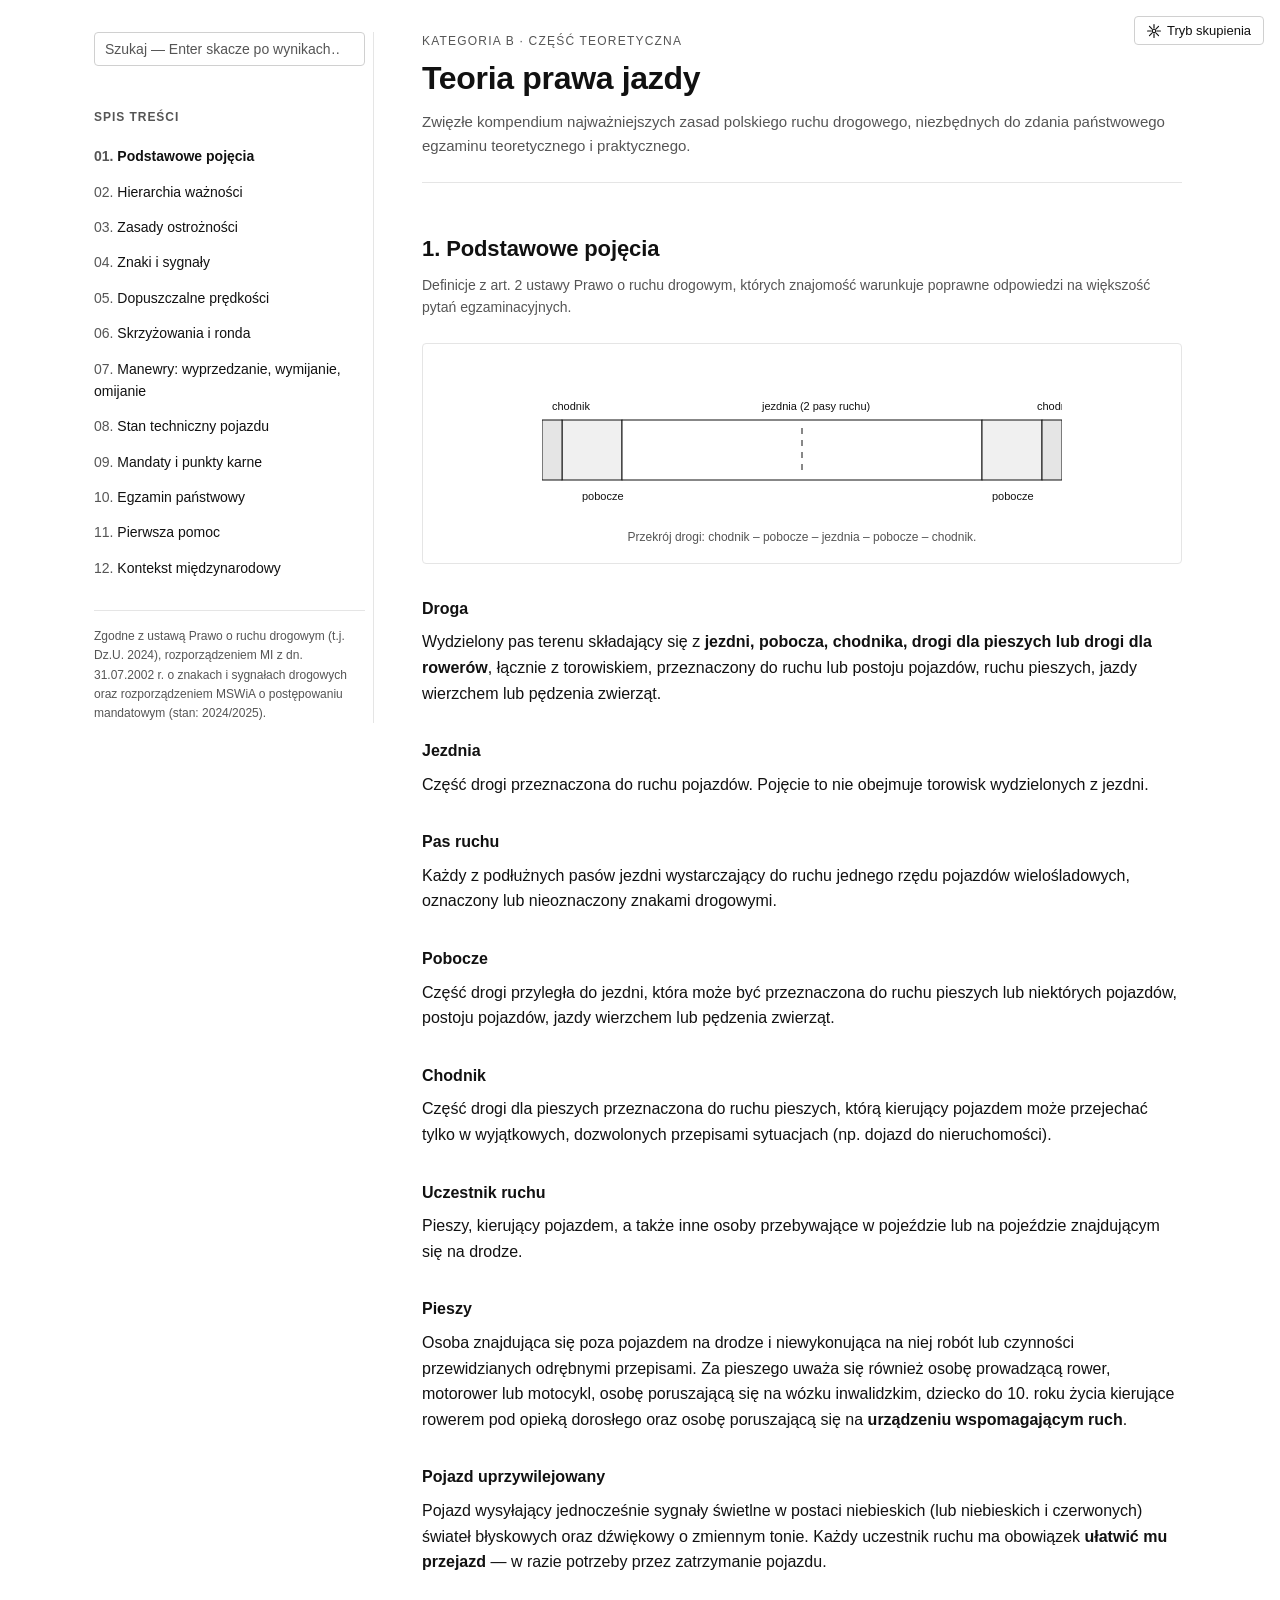
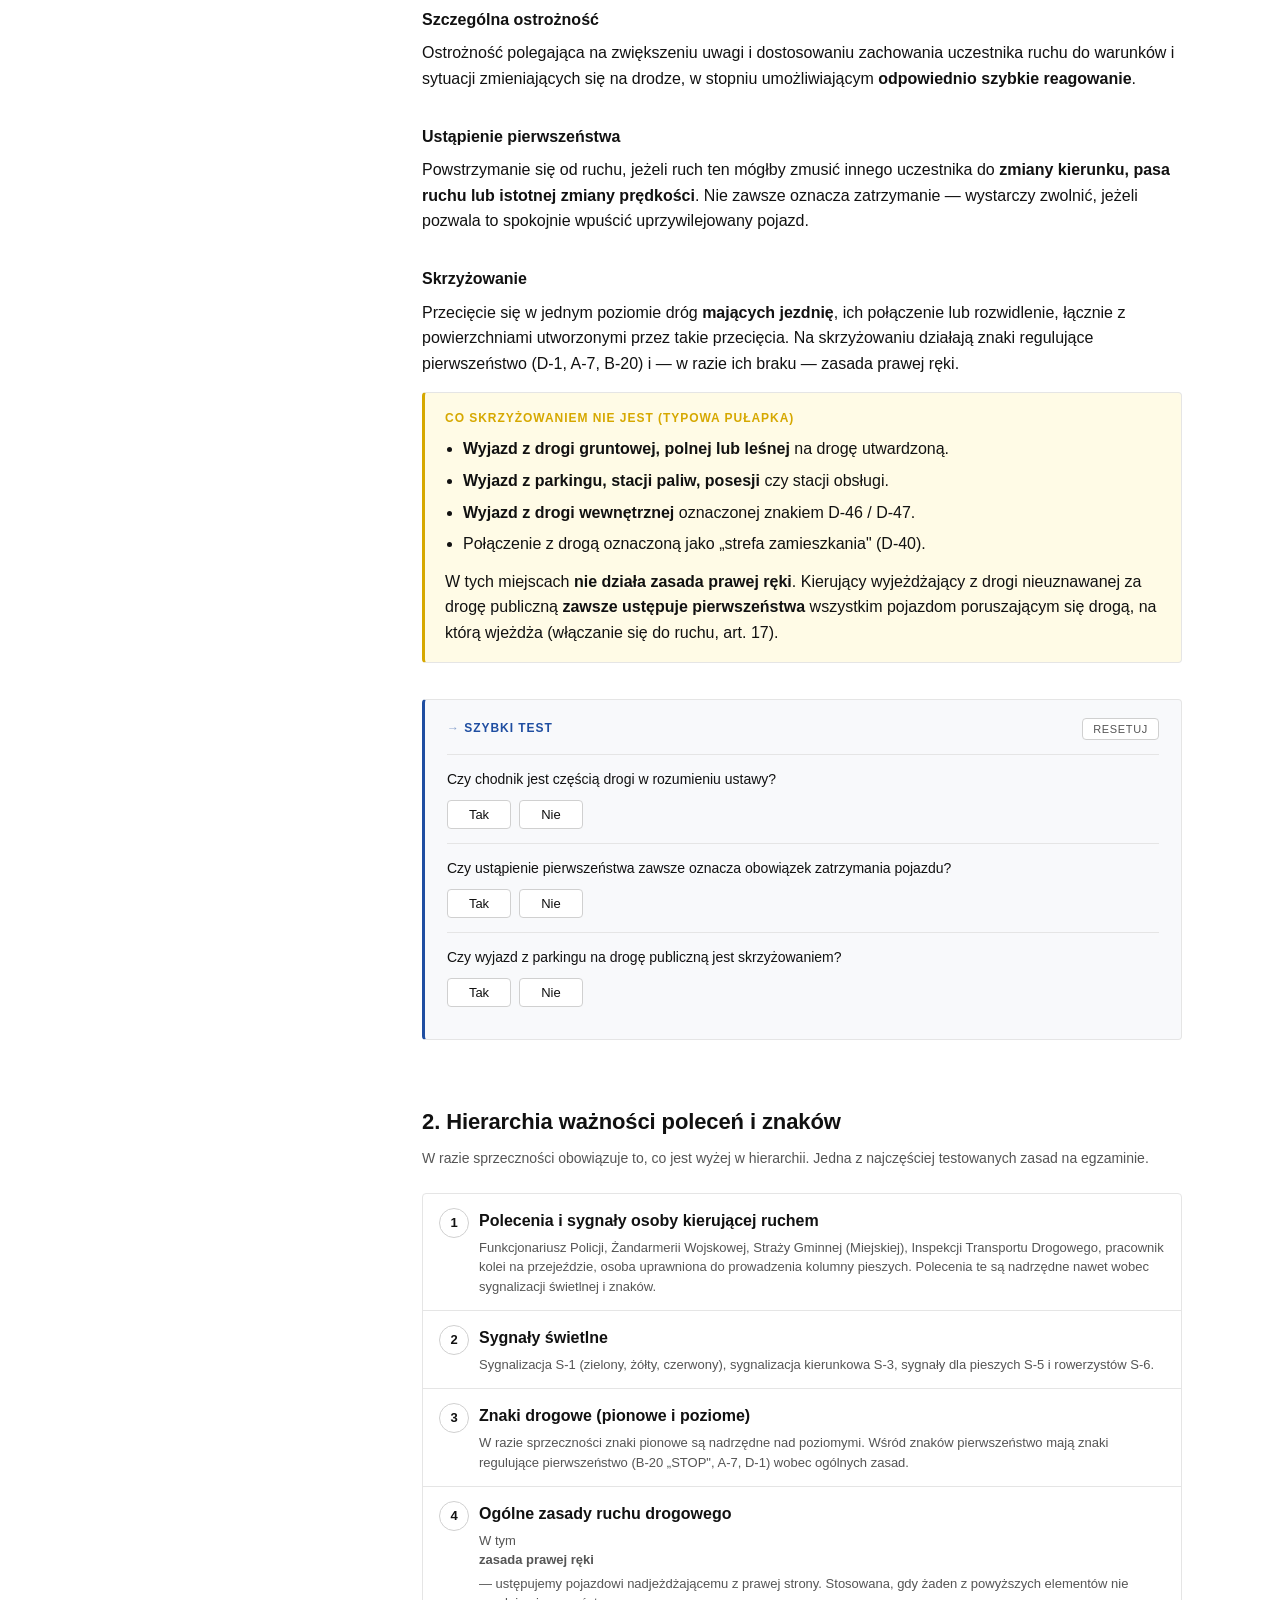
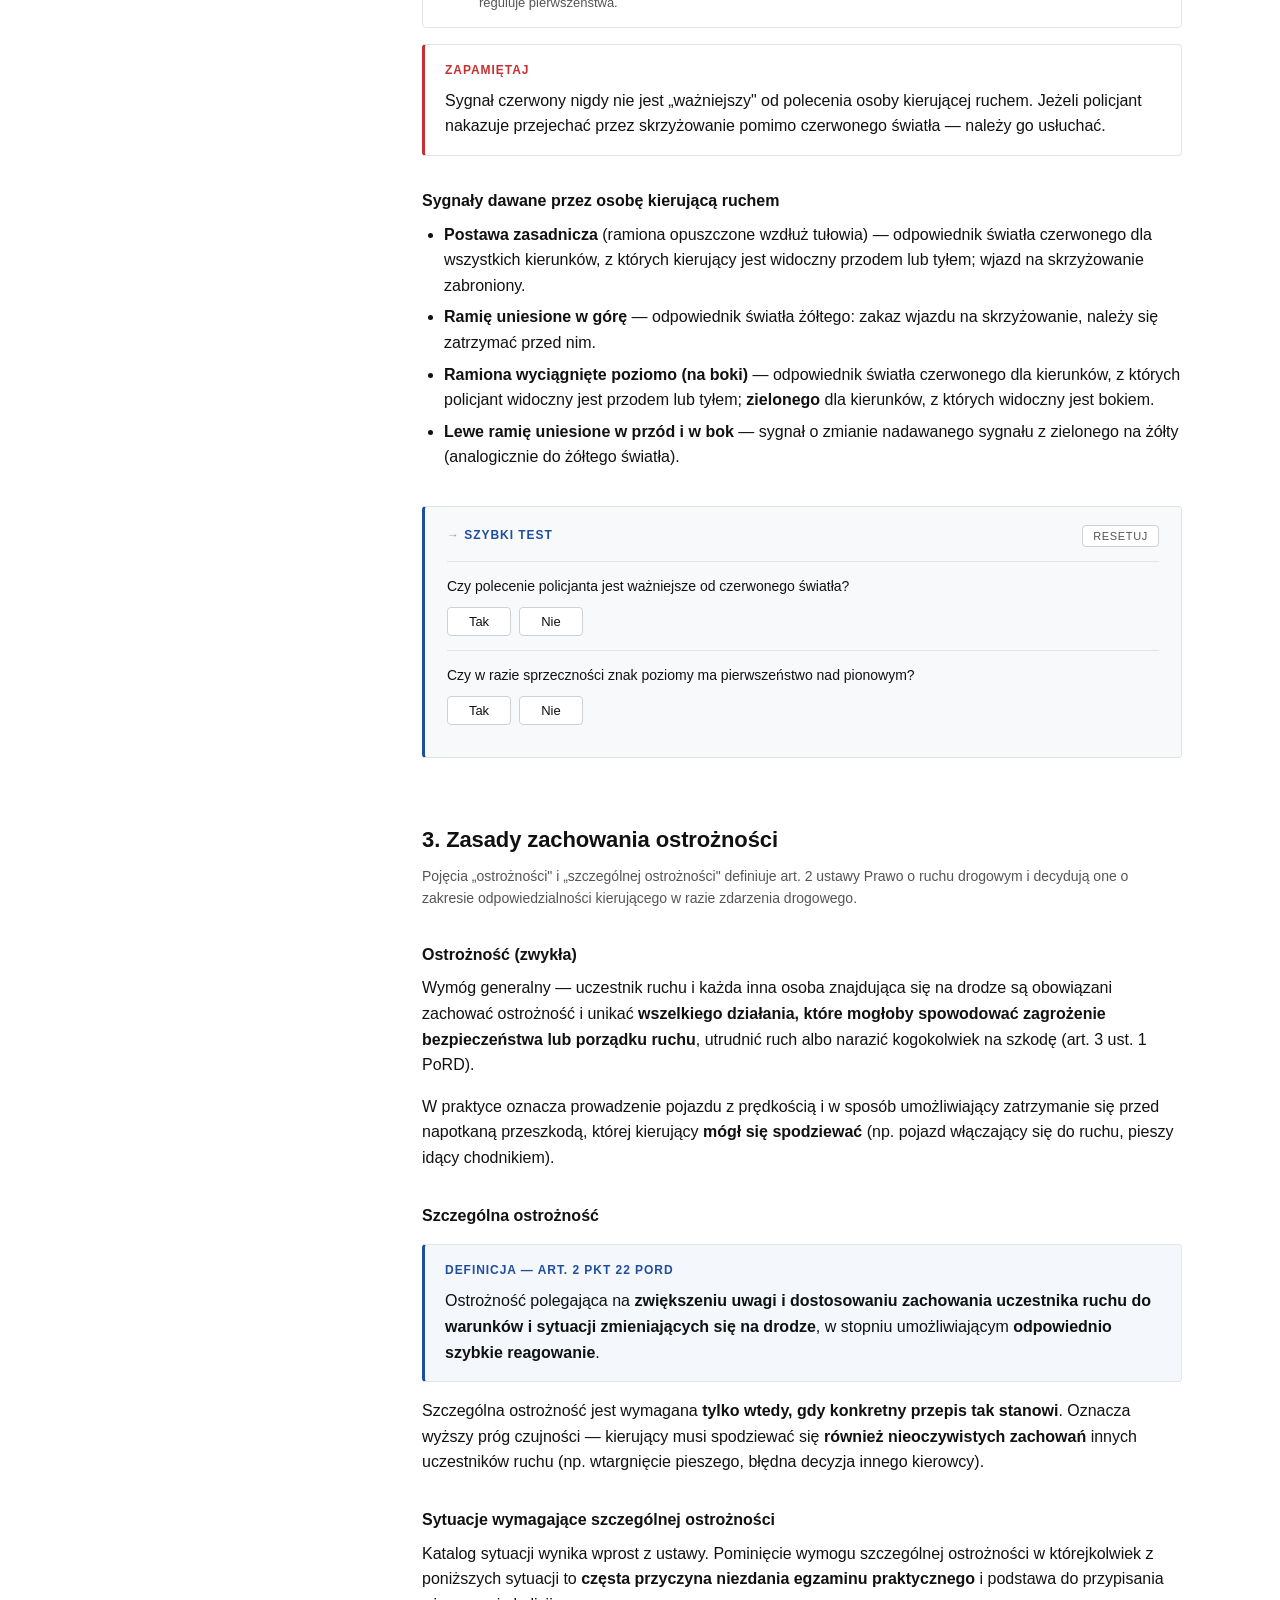
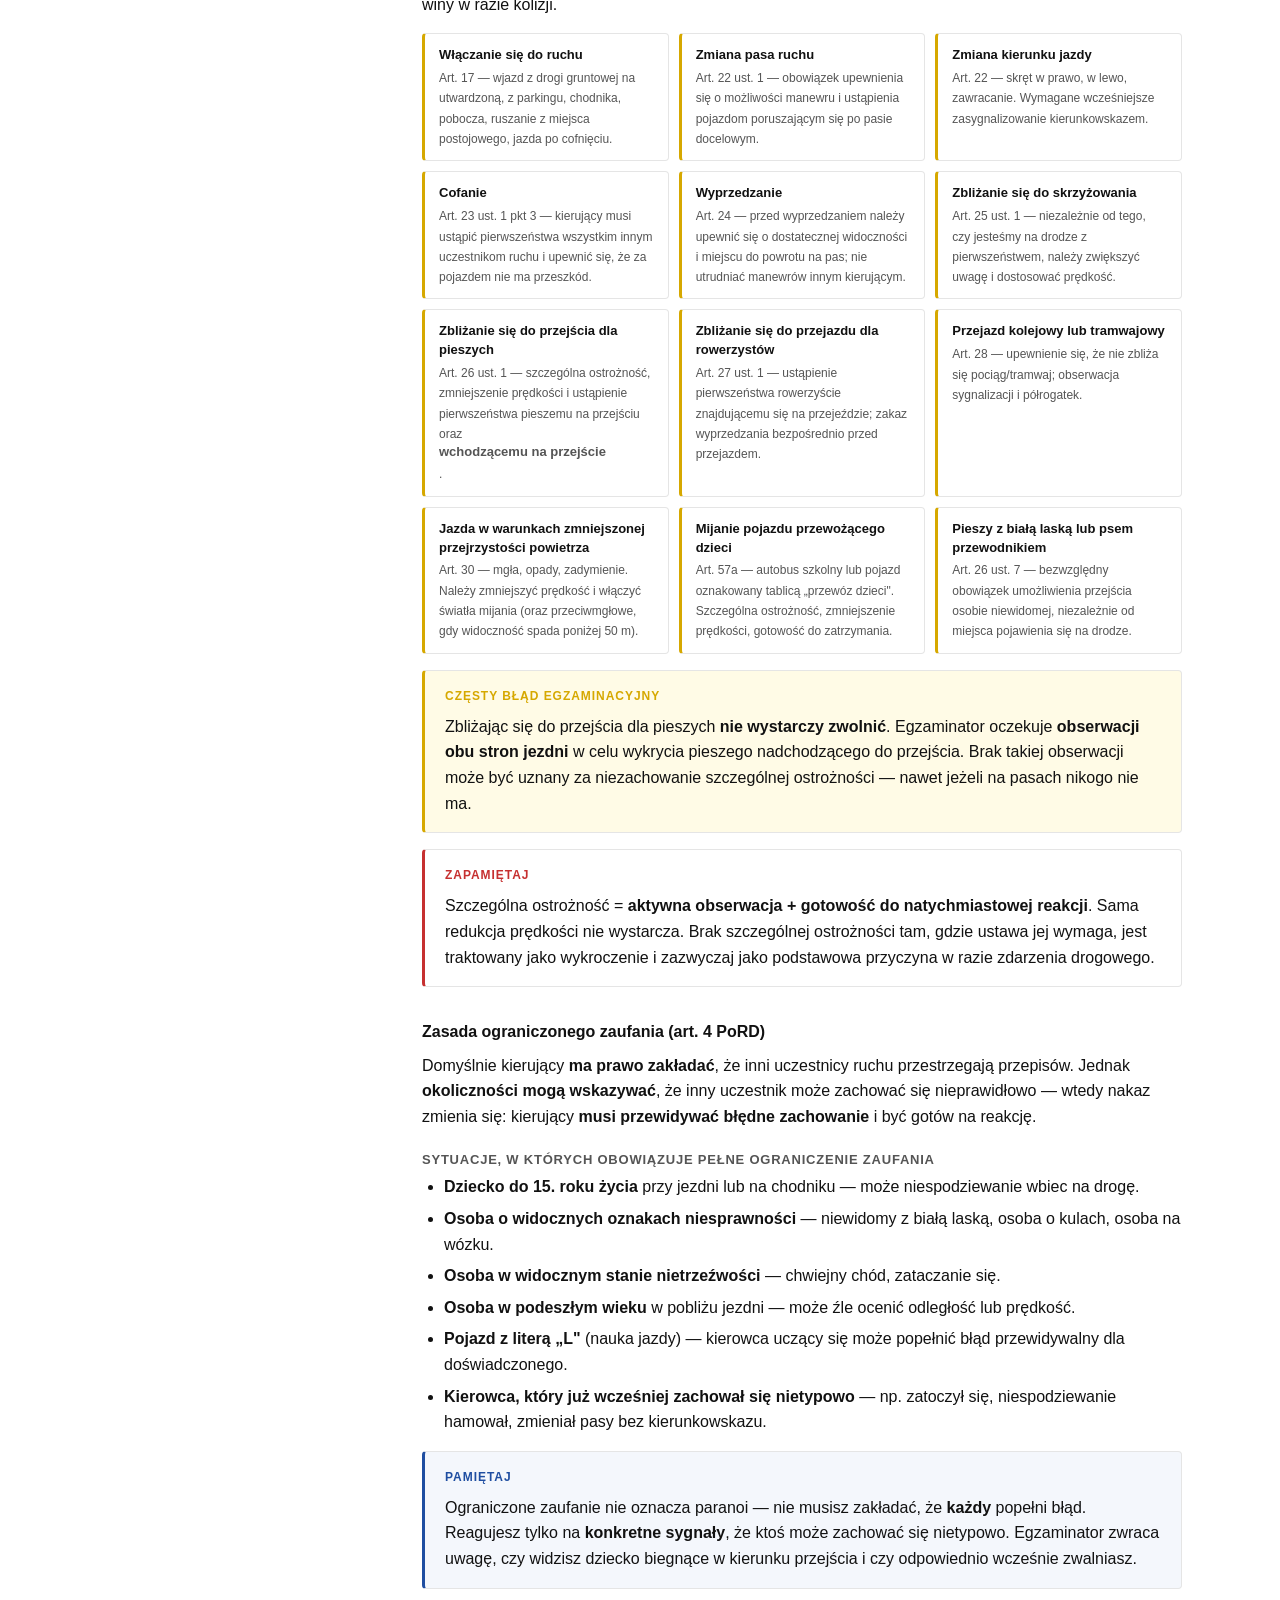
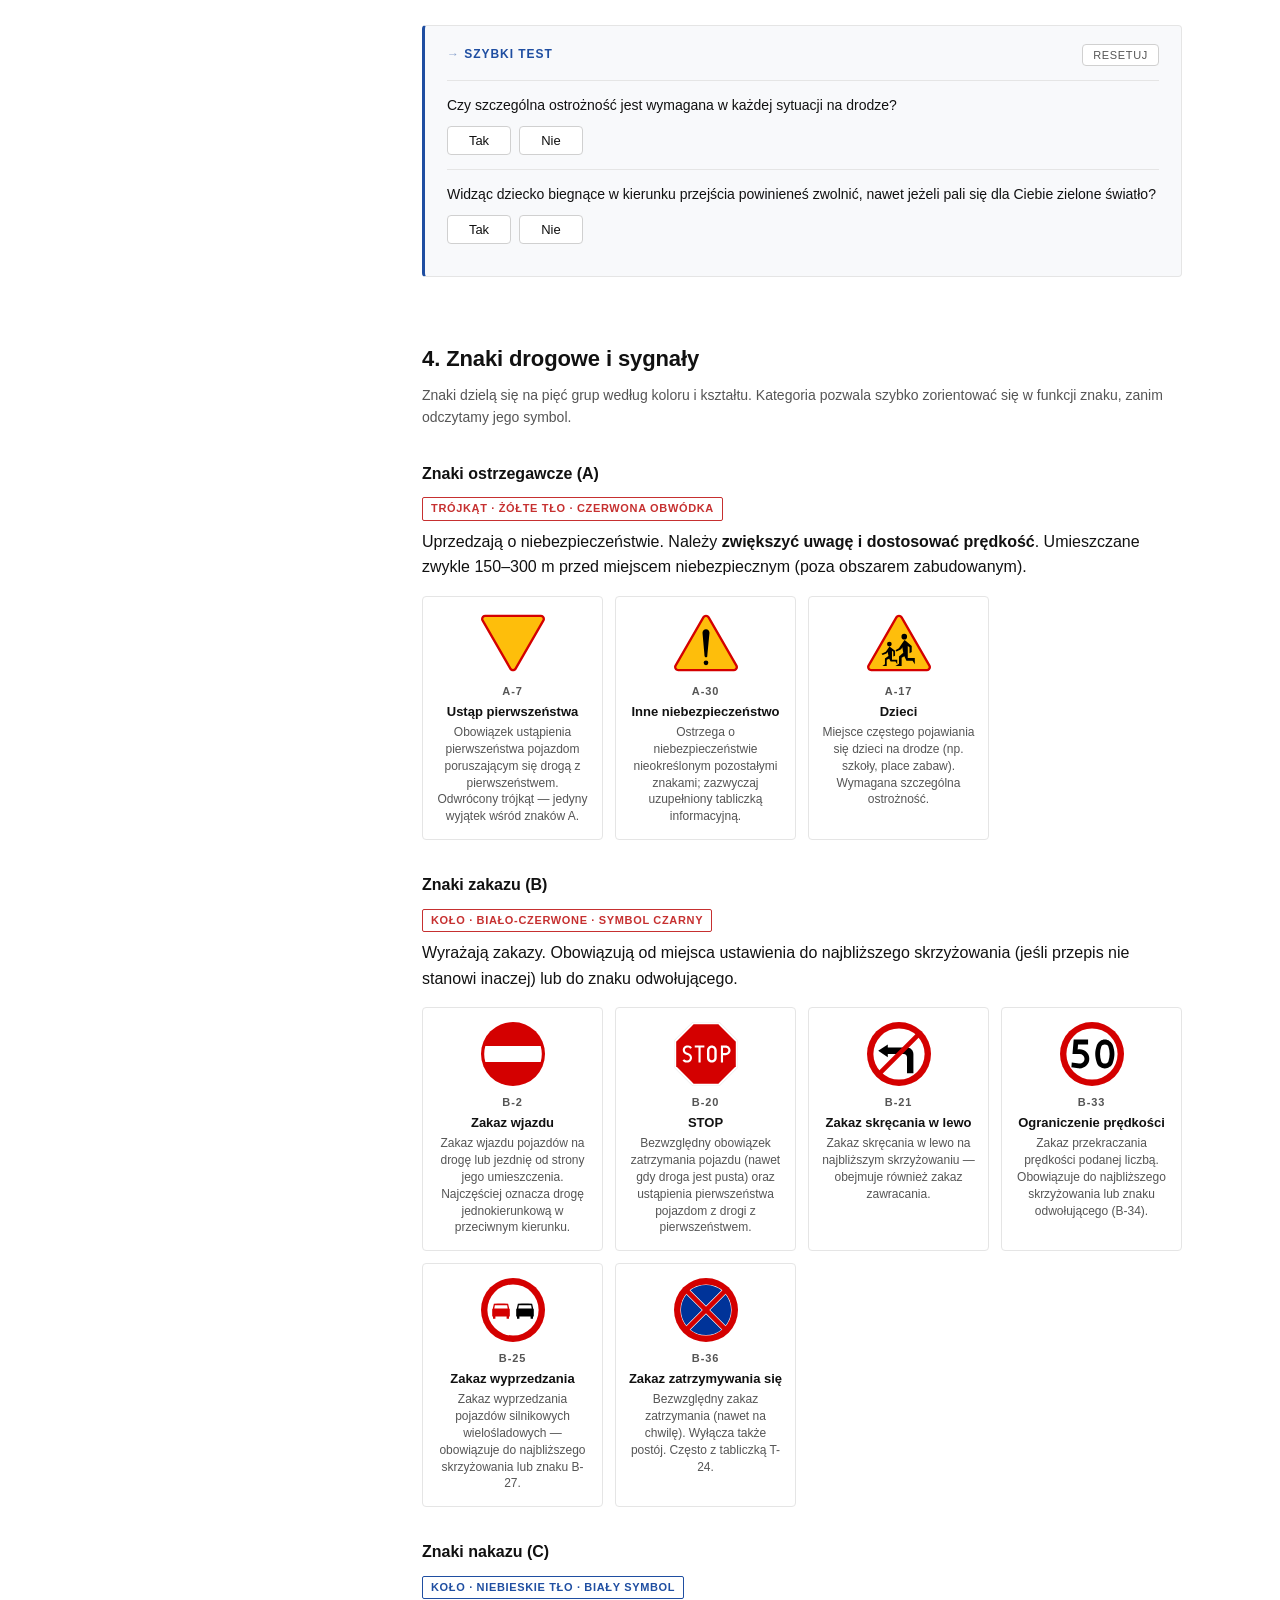
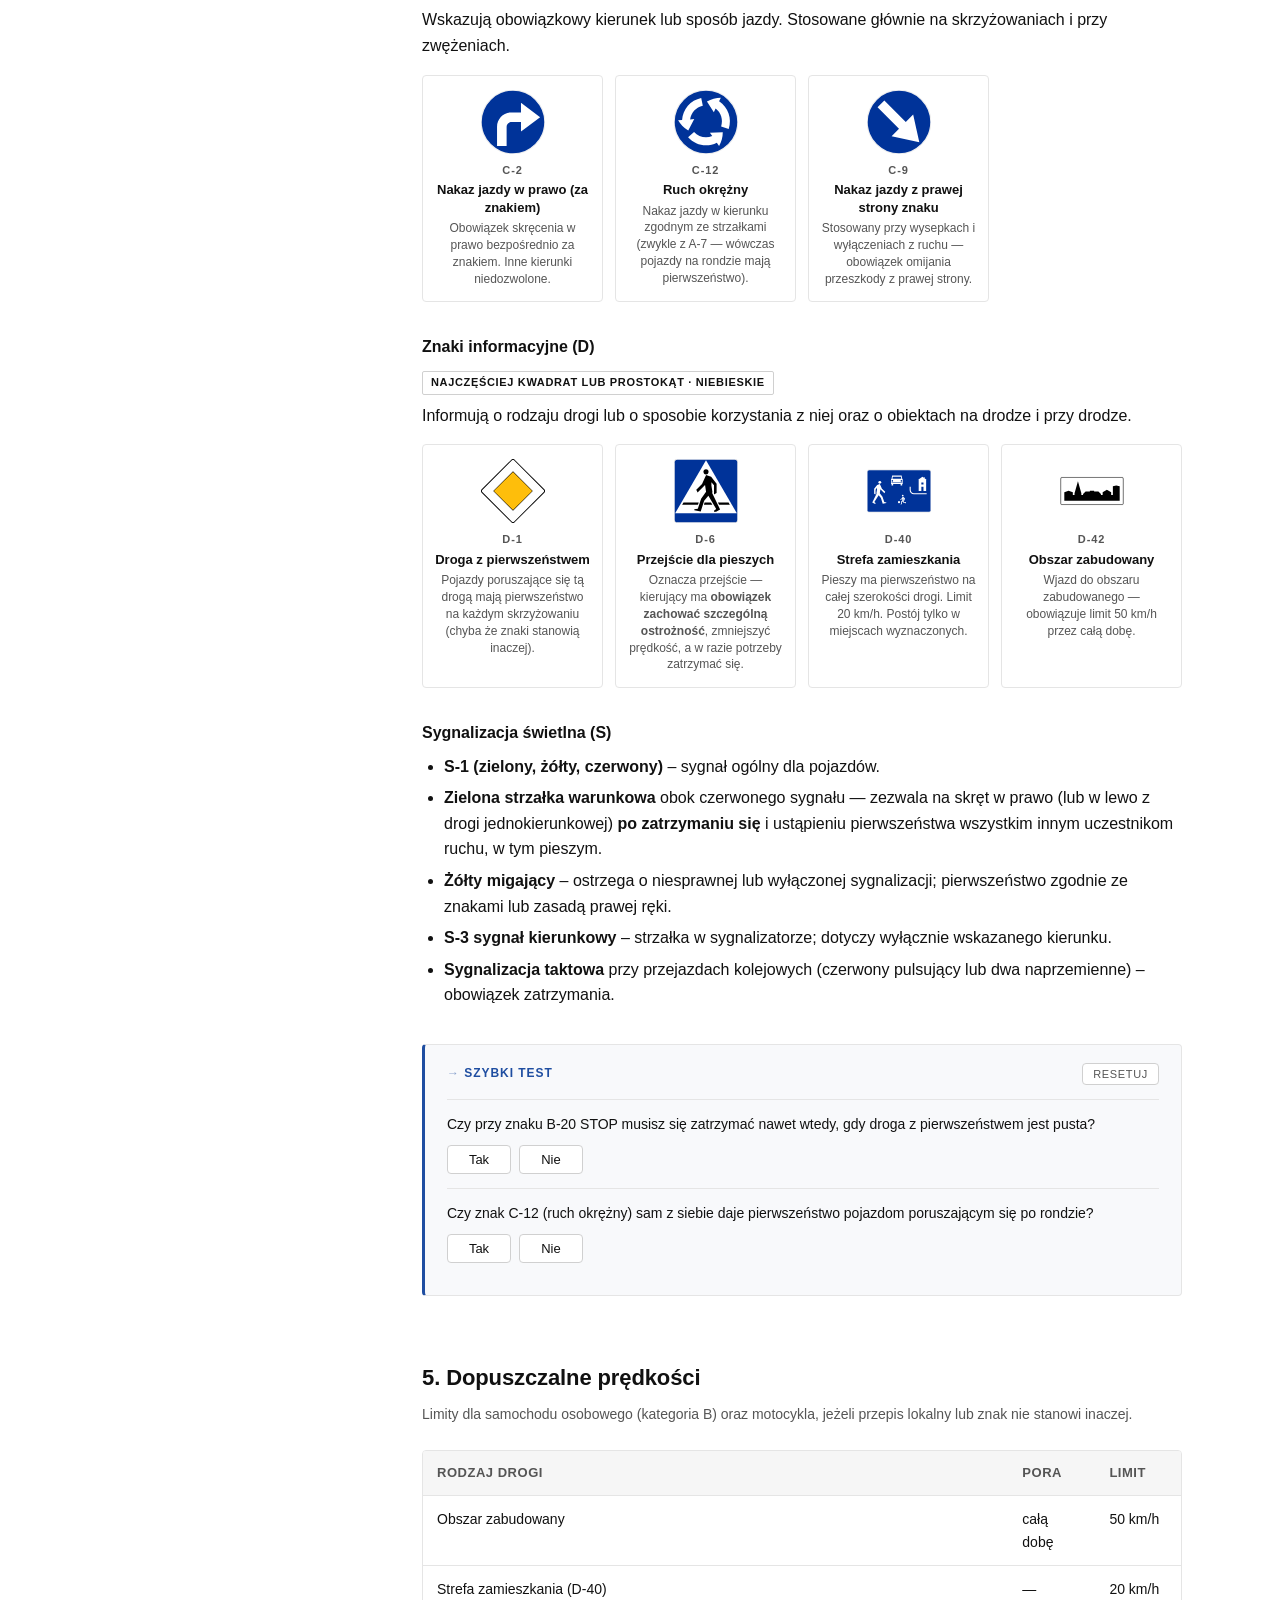
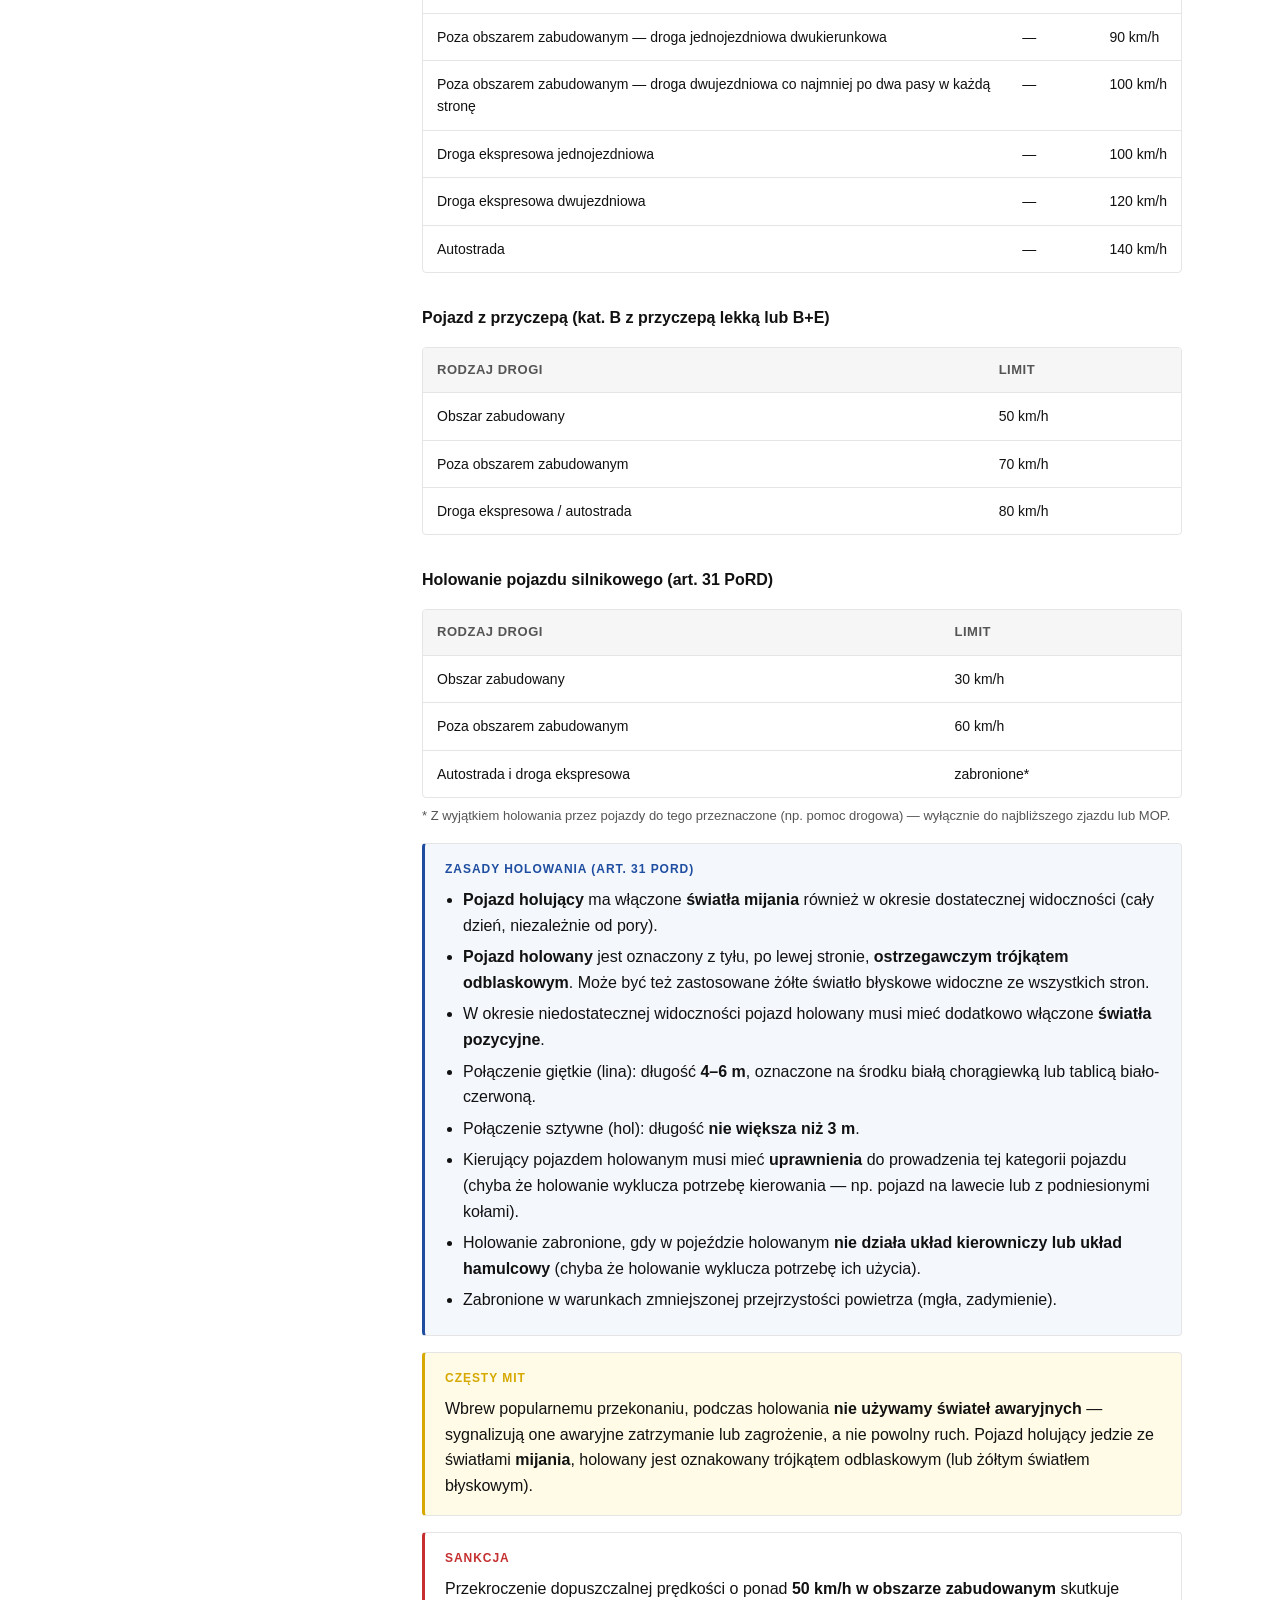
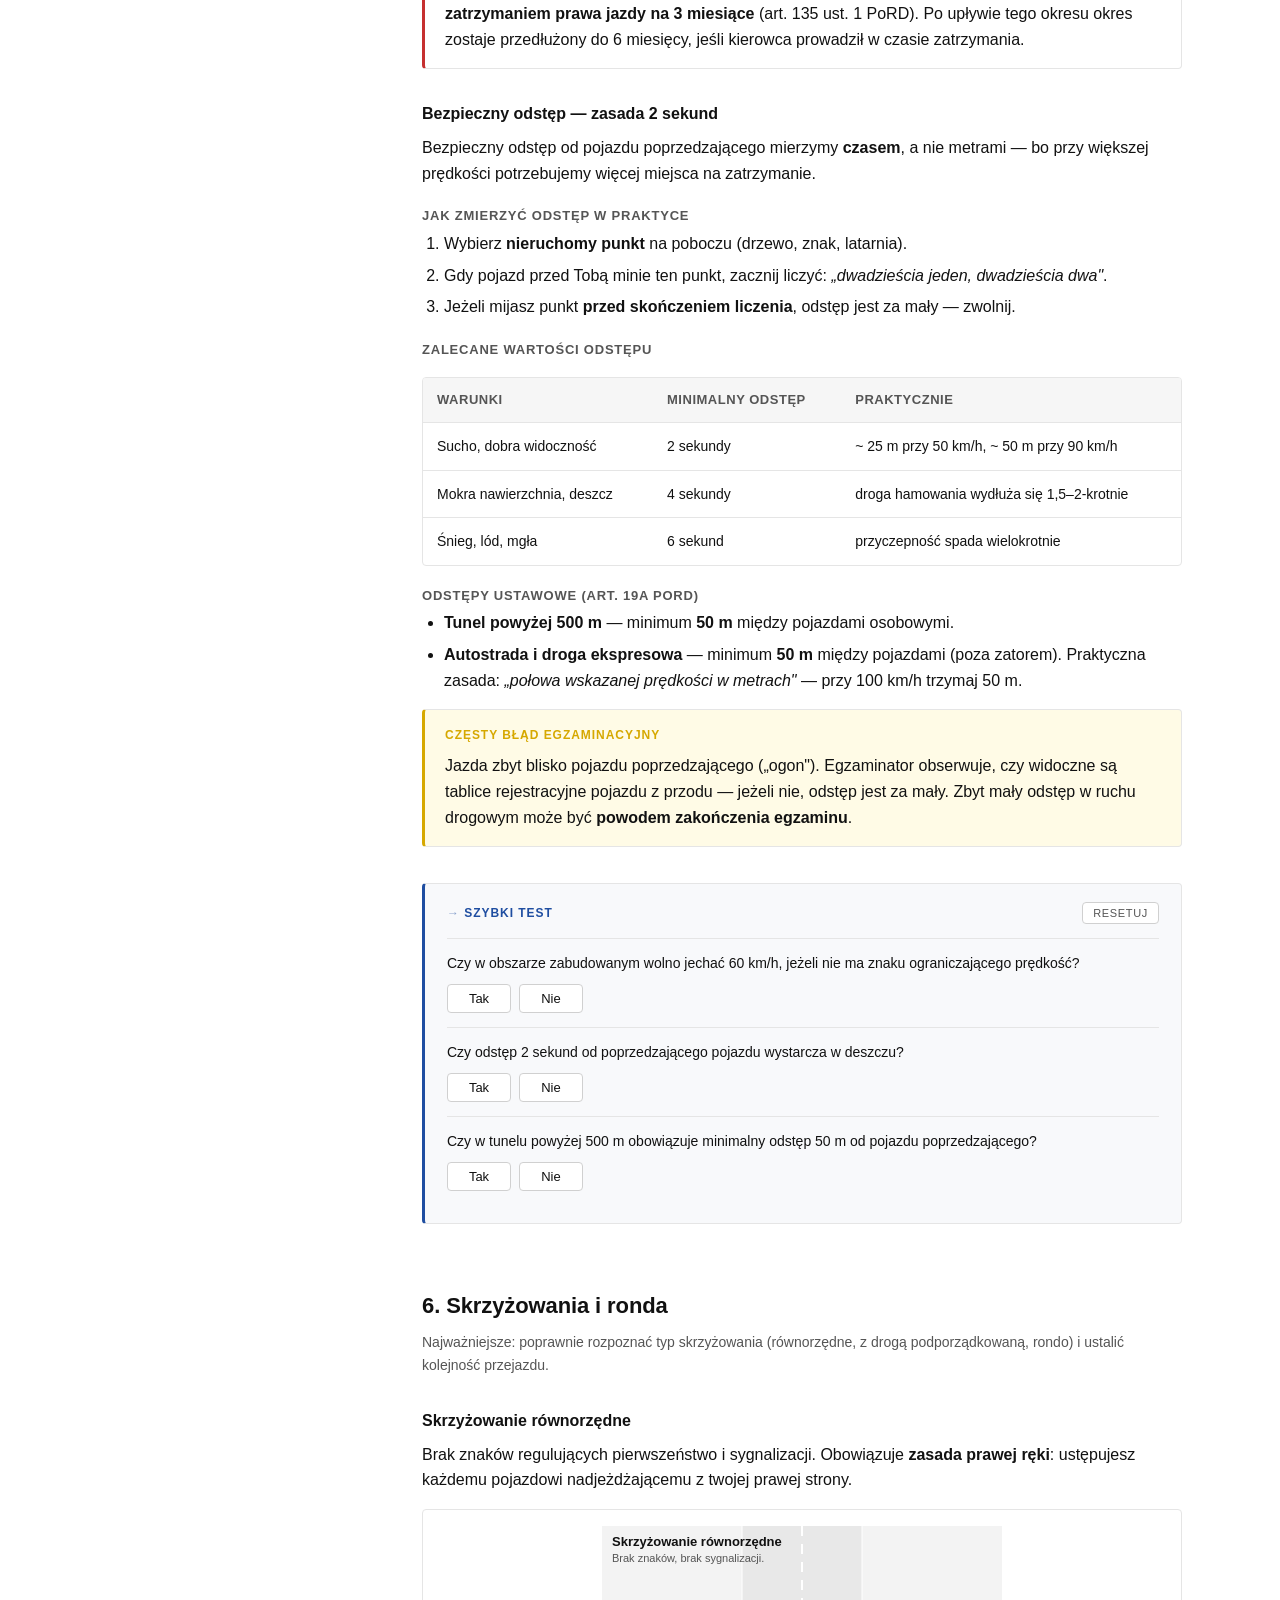
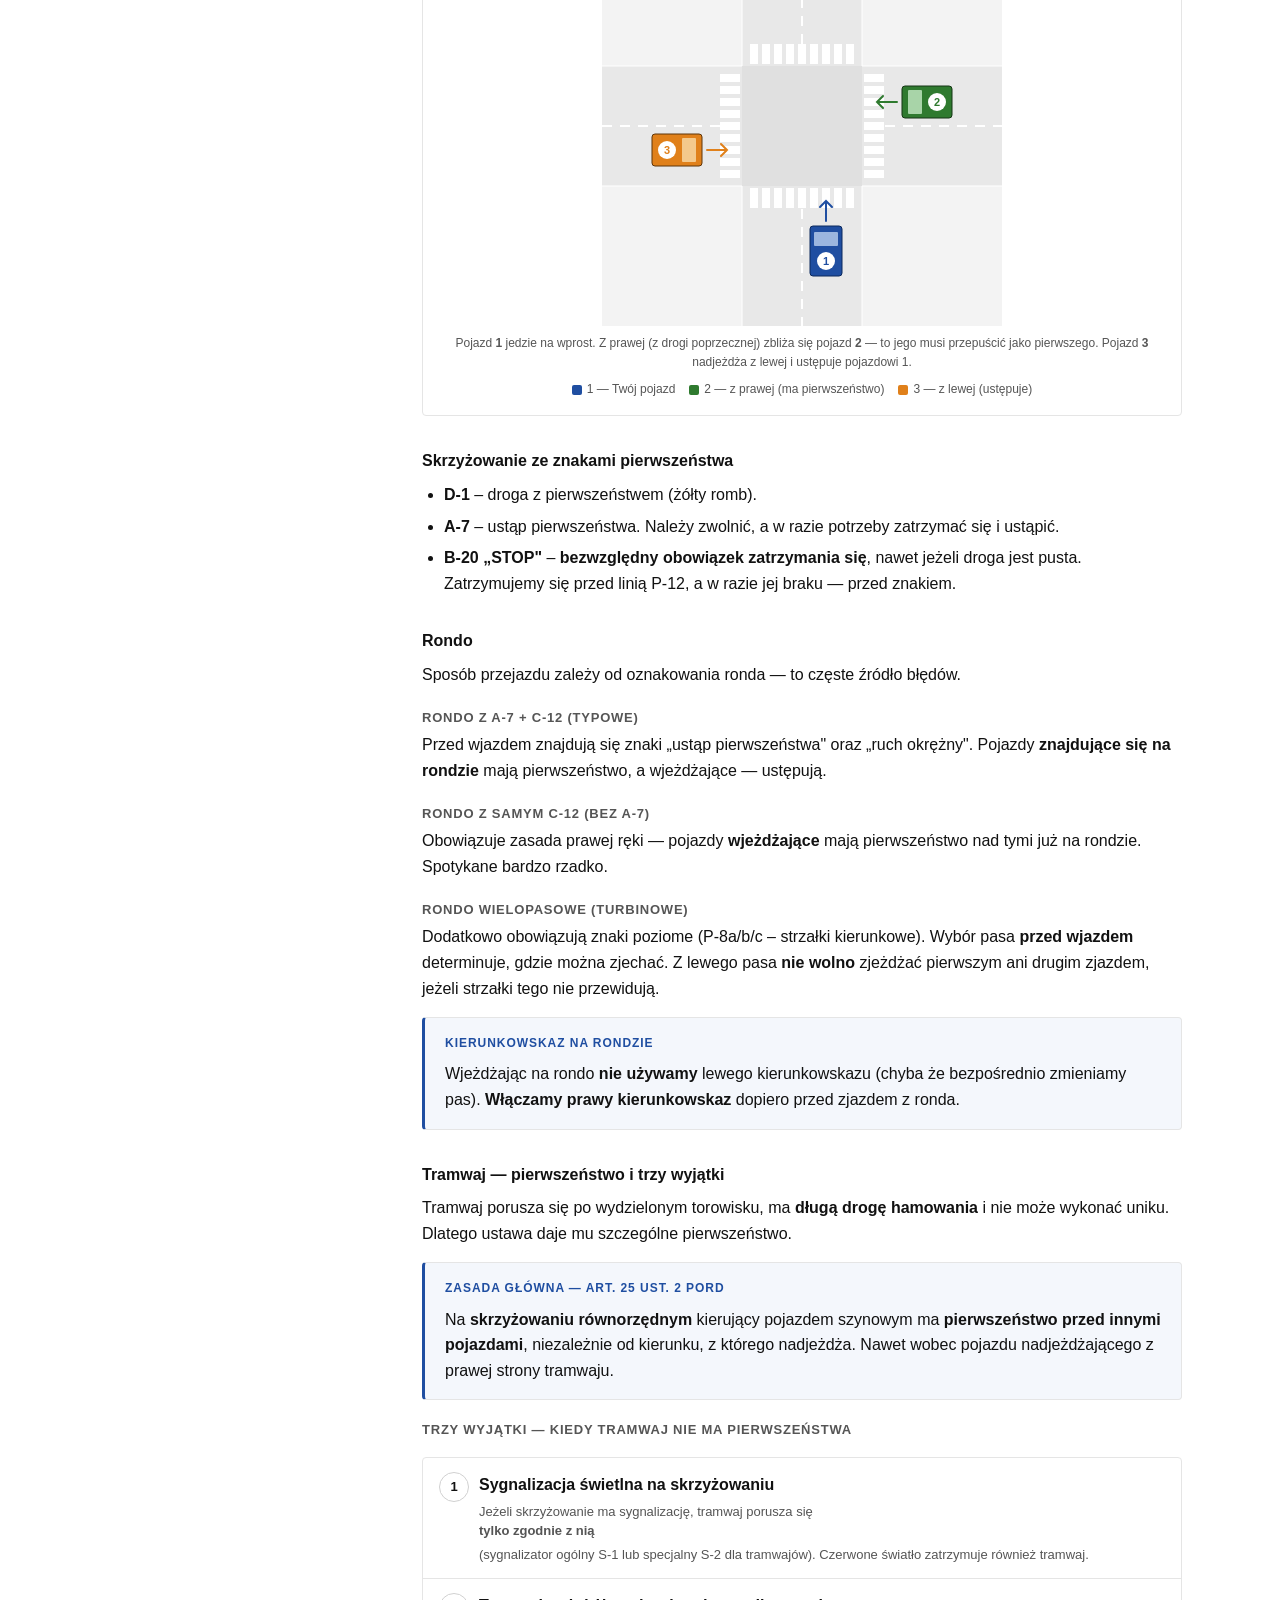
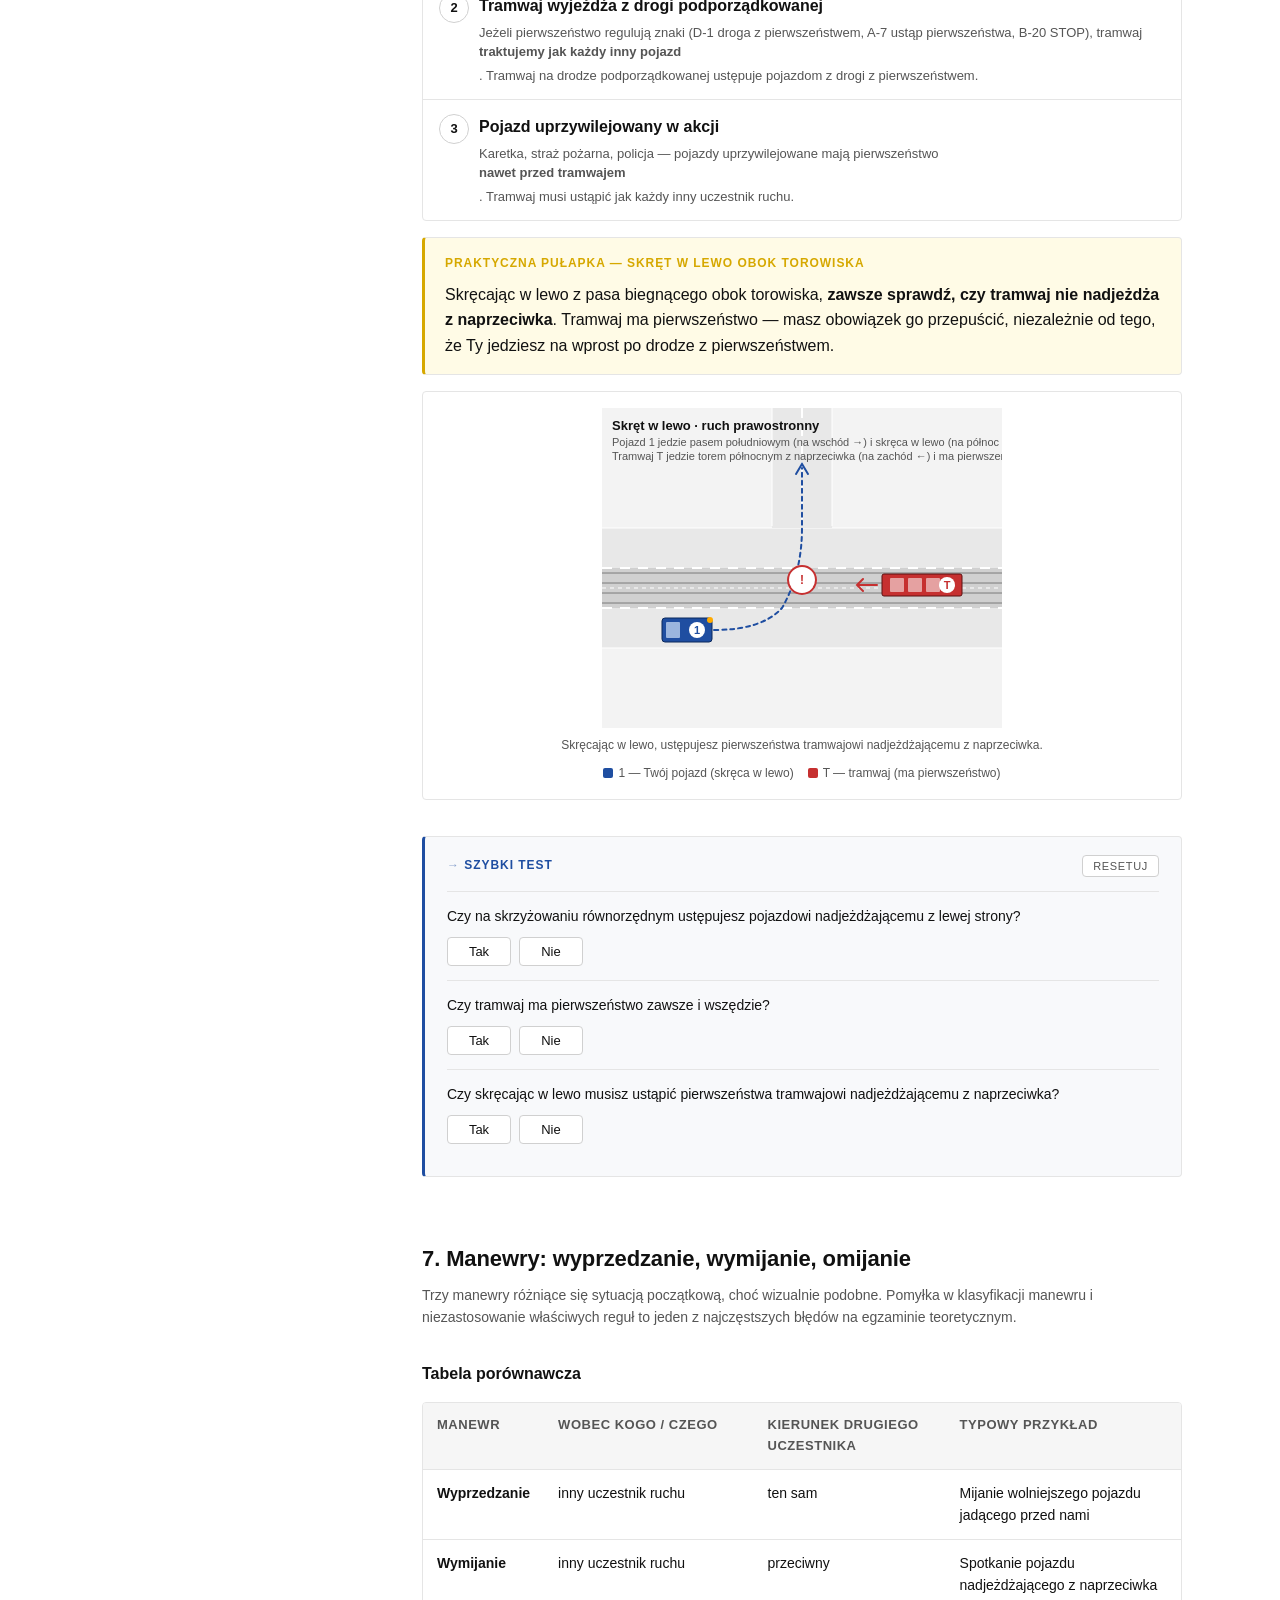
==== index.html @ 0066ee4f "Some images changes" ====
<!DOCTYPE html>
<html lang="pl">
<head>
  <meta charset="UTF-8" />
  <meta name="viewport" content="width=device-width, initial-scale=1.0" />
  <title>Teoria Prawa Jazdy — Kategoria B</title>
  <meta name="description" content="Kompendium wiedzy teoretycznej do egzaminu na prawo jazdy kategorii B w Polsce." />
  <link rel="stylesheet" href="css/style.css">
</head>
<body>

  <div class="progress-bar" id="progressBar" aria-hidden="true"></div>

  <div class="toolbar">
    <button class="btn" data-action="focus" aria-pressed="false" title="Ukryj nawigację dla lepszego skupienia">
      <svg width="14" height="14" viewBox="0 0 24 24" fill="none" stroke="currentColor" stroke-width="2" stroke-linecap="round" stroke-linejoin="round" aria-hidden="true">
        <circle cx="12" cy="12" r="3"></circle>
        <path d="M12 1v6M12 17v6M4.22 4.22l4.24 4.24M15.54 15.54l4.24 4.24M1 12h6M17 12h6M4.22 19.78l4.24-4.24M15.54 8.46l4.24-4.24"></path>
      </svg>
      <span>Tryb skupienia</span>
    </button>
  </div>

  <div class="layout">
    <nav class="sidebar" aria-label="Spis treści">
      <div class="search-wrap" role="search">
        <label for="search" style="display:none">Szukaj</label>
        <input id="search" class="search-input" type="search" placeholder="Szukaj — Enter skacze po wynikach…" autocomplete="off" />
        <div class="search-count" id="searchCount" aria-live="polite"></div>
      </div>

      <h2>Spis treści</h2>
      <ol>
        <li><a href="#pojecia">Podstawowe pojęcia</a></li>
        <li><a href="#hierarchia">Hierarchia ważności</a></li>
        <li><a href="#ostroznosc">Zasady ostrożności</a></li>
        <li><a href="#znaki">Znaki i sygnały</a></li>
        <li><a href="#predkosci">Dopuszczalne prędkości</a></li>
        <li><a href="#skrzyzowania">Skrzyżowania i ronda</a></li>
        <li><a href="#manewry">Manewry: wyprzedzanie, wymijanie, omijanie</a></li>
        <li><a href="#technika">Stan techniczny pojazdu</a></li>
        <li><a href="#kary">Mandaty i punkty karne</a></li>
        <li><a href="#egzamin">Egzamin państwowy</a></li>
        <li><a href="#pierwsza-pomoc">Pierwsza pomoc</a></li>
        <li><a href="#miedzynarodowy">Kontekst międzynarodowy</a></li>
      </ol>

      <div class="sidebar-footer">
        Zgodne z ustawą Prawo o ruchu drogowym (t.j. Dz.U. 2024), rozporządzeniem MI z dn. 31.07.2002 r. o znakach i sygnałach drogowych oraz rozporządzeniem MSWiA o postępowaniu mandatowym (stan: 2024/2025).
      </div>
    </nav>

    <main class="content">
      <header class="header">
        <div class="eyebrow">Kategoria B · Część teoretyczna</div>
        <h1>Teoria prawa jazdy</h1>
        <p>Zwięzłe kompendium najważniejszych zasad polskiego ruchu drogowego, niezbędnych do zdania państwowego egzaminu teoretycznego i praktycznego.</p>
      </header>

      <!-- 1. PODSTAWOWE POJĘCIA -->
      <section id="pojecia">
        <h2>1. Podstawowe pojęcia</h2>
        <p class="lead">Definicje z art. 2 ustawy Prawo o ruchu drogowym, których znajomość warunkuje poprawne odpowiedzi na większość pytań egzaminacyjnych.</p>

        <div class="svg-figure">
          <svg width="520" height="160" viewBox="0 0 520 160" xmlns="http://www.w3.org/2000/svg" role="img" aria-label="Schemat przekroju drogi">
            <rect x="20"  y="60" width="60"  height="60" fill="#f0f0f0" stroke="#111" stroke-width="1"/>
            <rect x="80"  y="60" width="360" height="60" fill="#ffffff" stroke="#111" stroke-width="1"/>
            <rect x="440" y="60" width="60"  height="60" fill="#f0f0f0" stroke="#111" stroke-width="1"/>
            <line x1="260" y1="68" x2="260" y2="112" stroke="#111" stroke-width="1" stroke-dasharray="6 6"/>
            <rect x="0"   y="60" width="20"  height="60" fill="#e5e5e5" stroke="#111" stroke-width="1"/>
            <rect x="500" y="60" width="20"  height="60" fill="#e5e5e5" stroke="#111" stroke-width="1"/>
            <text x="10"  y="50"  font-size="11" font-family="sans-serif" fill="#111">chodnik</text>
            <text x="40"  y="140" font-size="11" font-family="sans-serif" fill="#111">pobocze</text>
            <text x="220" y="50"  font-size="11" font-family="sans-serif" fill="#111">jezdnia (2 pasy ruchu)</text>
            <text x="450" y="140" font-size="11" font-family="sans-serif" fill="#111">pobocze</text>
            <text x="495" y="50"  font-size="11" font-family="sans-serif" fill="#111">chodnik</text>
          </svg>
          <div class="svg-caption">Przekrój drogi: chodnik – pobocze – jezdnia – pobocze – chodnik.</div>
        </div>

        <h3>Droga</h3>
        <p>Wydzielony pas terenu składający się z <strong>jezdni, pobocza, chodnika, drogi dla pieszych lub drogi dla rowerów</strong>, łącznie z torowiskiem, przeznaczony do ruchu lub postoju pojazdów, ruchu pieszych, jazdy wierzchem lub pędzenia zwierząt.</p>

        <h3>Jezdnia</h3>
        <p>Część drogi przeznaczona do ruchu pojazdów. Pojęcie to nie obejmuje torowisk wydzielonych z jezdni.</p>

        <h3>Pas ruchu</h3>
        <p>Każdy z podłużnych pasów jezdni wystarczający do ruchu jednego rzędu pojazdów wielośladowych, oznaczony lub nieoznaczony znakami drogowymi.</p>

        <h3>Pobocze</h3>
        <p>Część drogi przyległa do jezdni, która może być przeznaczona do ruchu pieszych lub niektórych pojazdów, postoju pojazdów, jazdy wierzchem lub pędzenia zwierząt.</p>

        <h3>Chodnik</h3>
        <p>Część drogi dla pieszych przeznaczona do ruchu pieszych, którą kierujący pojazdem może przejechać tylko w wyjątkowych, dozwolonych przepisami sytuacjach (np. dojazd do nieruchomości).</p>

        <h3>Uczestnik ruchu</h3>
        <p>Pieszy, kierujący pojazdem, a także inne osoby przebywające w pojeździe lub na pojeździe znajdującym się na drodze.</p>

        <h3>Pieszy</h3>
        <p>Osoba znajdująca się poza pojazdem na drodze i niewykonująca na niej robót lub czynności przewidzianych odrębnymi przepisami. Za pieszego uważa się również osobę prowadzącą rower, motorower lub motocykl, osobę poruszającą się na wózku inwalidzkim, dziecko do 10. roku życia kierujące rowerem pod opieką dorosłego oraz osobę poruszającą się na <strong>urządzeniu wspomagającym ruch</strong>.</p>

        <h3>Pojazd uprzywilejowany</h3>
        <p>Pojazd wysyłający jednocześnie sygnały świetlne w postaci niebieskich (lub niebieskich i czerwonych) świateł błyskowych oraz dźwiękowy o zmiennym tonie. Każdy uczestnik ruchu ma obowiązek <strong>ułatwić mu przejazd</strong> — w razie potrzeby przez zatrzymanie pojazdu.</p>

        <h3>Szczególna ostrożność</h3>
        <p>Ostrożność polegająca na zwiększeniu uwagi i dostosowaniu zachowania uczestnika ruchu do warunków i sytuacji zmieniających się na drodze, w stopniu umożliwiającym <strong>odpowiednio szybkie reagowanie</strong>.</p>

        <h3>Ustąpienie pierwszeństwa</h3>
        <p>Powstrzymanie się od ruchu, jeżeli ruch ten mógłby zmusić innego uczestnika do <strong>zmiany kierunku, pasa ruchu lub istotnej zmiany prędkości</strong>. Nie zawsze oznacza zatrzymanie — wystarczy zwolnić, jeżeli pozwala to spokojnie wpuścić uprzywilejowany pojazd.</p>

        <h3>Skrzyżowanie</h3>
        <p>Przecięcie się w jednym poziomie dróg <strong>mających jezdnię</strong>, ich połączenie lub rozwidlenie, łącznie z powierzchniami utworzonymi przez takie przecięcia. Na skrzyżowaniu działają znaki regulujące pierwszeństwo (D-1, A-7, B-20) i — w razie ich braku — zasada prawej ręki.</p>

        <div class="card alert">
          <div class="card-title">Co skrzyżowaniem NIE jest (typowa pułapka)</div>
          <ul style="margin:0; padding-left:18px">
            <li><strong>Wyjazd z drogi gruntowej, polnej lub leśnej</strong> na drogę utwardzoną.</li>
            <li><strong>Wyjazd z parkingu, stacji paliw, posesji</strong> czy stacji obsługi.</li>
            <li><strong>Wyjazd z drogi wewnętrznej</strong> oznaczonej znakiem D-46 / D-47.</li>
            <li>Połączenie z drogą oznaczoną jako „strefa zamieszkania" (D-40).</li>
          </ul>
          <p style="margin: 12px 0 0">W tych miejscach <strong>nie działa zasada prawej ręki</strong>. Kierujący wyjeżdżający z drogi nieuznawanej za drogę publiczną <strong>zawsze ustępuje pierwszeństwa</strong> wszystkim pojazdom poruszającym się drogą, na którą wjeżdża (włączanie się do ruchu, art. 17).</p>
        </div>

        <div class="quick-quiz" id="quiz-1">
          <div class="quick-quiz-header">
            <p class="quick-quiz-title">Szybki test</p>
            <button class="quiz-reset-btn" type="button" aria-label="Resetuj odpowiedzi">Resetuj</button>
          </div>
          <div class="quiz-question" data-answer="tak" data-explain="Definicja drogi (art. 2 pkt 1 PoRD) obejmuje jezdnię, pobocze, chodnik oraz drogę dla pieszych lub rowerów.">
            <p class="quiz-q">Czy chodnik jest częścią drogi w rozumieniu ustawy?</p>
            <div class="quiz-buttons">
              <button class="quiz-btn" data-value="tak">Tak</button>
              <button class="quiz-btn" data-value="nie">Nie</button>
            </div>
            <div class="quiz-feedback"></div>
          </div>
          <div class="quiz-question" data-answer="nie" data-explain="Wystarczy powstrzymać się od ruchu tak, by nie zmusić innego uczestnika do zmiany kierunku lub istotnej zmiany prędkości. Bezwzględne zatrzymanie obowiązuje tylko przy znaku B-20 STOP.">
            <p class="quiz-q">Czy ustąpienie pierwszeństwa zawsze oznacza obowiązek zatrzymania pojazdu?</p>
            <div class="quiz-buttons">
              <button class="quiz-btn" data-value="tak">Tak</button>
              <button class="quiz-btn" data-value="nie">Nie</button>
            </div>
            <div class="quiz-feedback"></div>
          </div>
          <div class="quiz-question" data-answer="nie" data-explain="Wyjazd z parkingu, drogi gruntowej czy posesji to nie skrzyżowanie. Kierujący wykonuje wówczas manewr włączania się do ruchu (art. 17) i ustępuje wszystkim.">
            <p class="quiz-q">Czy wyjazd z parkingu na drogę publiczną jest skrzyżowaniem?</p>
            <div class="quiz-buttons">
              <button class="quiz-btn" data-value="tak">Tak</button>
              <button class="quiz-btn" data-value="nie">Nie</button>
            </div>
            <div class="quiz-feedback"></div>
          </div>
        </div>
      </section>

      <!-- 2. HIERARCHIA -->
      <section id="hierarchia">
        <h2>2. Hierarchia ważności poleceń i znaków</h2>
        <p class="lead">W razie sprzeczności obowiązuje to, co jest wyżej w hierarchii. Jedna z najczęściej testowanych zasad na egzaminie.</p>

        <ol class="hierarchy">
          <li>
            <strong>Polecenia i sygnały osoby kierującej ruchem</strong>
            <small>Funkcjonariusz Policji, Żandarmerii Wojskowej, Straży Gminnej (Miejskiej), Inspekcji Transportu Drogowego, pracownik kolei na przejeździe, osoba uprawniona do prowadzenia kolumny pieszych. Polecenia te są nadrzędne nawet wobec sygnalizacji świetlnej i znaków.</small>
          </li>
          <li>
            <strong>Sygnały świetlne</strong>
            <small>Sygnalizacja S-1 (zielony, żółty, czerwony), sygnalizacja kierunkowa S-3, sygnały dla pieszych S-5 i rowerzystów S-6.</small>
          </li>
          <li>
            <strong>Znaki drogowe (pionowe i poziome)</strong>
            <small>W razie sprzeczności znaki pionowe są nadrzędne nad poziomymi. Wśród znaków pierwszeństwo mają znaki regulujące pierwszeństwo (B-20 „STOP", A-7, D-1) wobec ogólnych zasad.</small>
          </li>
          <li>
            <strong>Ogólne zasady ruchu drogowego</strong>
            <small>W tym <strong>zasada prawej ręki</strong> — ustępujemy pojazdowi nadjeżdżającemu z prawej strony. Stosowana, gdy żaden z powyższych elementów nie reguluje pierwszeństwa.</small>
          </li>
        </ol>

        <div class="card warn">
          <div class="card-title">Zapamiętaj</div>
          <p style="margin:0">Sygnał czerwony nigdy nie jest „ważniejszy" od polecenia osoby kierującej ruchem. Jeżeli policjant nakazuje przejechać przez skrzyżowanie pomimo czerwonego światła — należy go usłuchać.</p>
        </div>

        <h3>Sygnały dawane przez osobę kierującą ruchem</h3>
        <ul>
          <li><strong>Postawa zasadnicza</strong> (ramiona opuszczone wzdłuż tułowia) — odpowiednik światła czerwonego dla wszystkich kierunków, z których kierujący jest widoczny przodem lub tyłem; wjazd na skrzyżowanie zabroniony.</li>
          <li><strong>Ramię uniesione w górę</strong> — odpowiednik światła żółtego: zakaz wjazdu na skrzyżowanie, należy się zatrzymać przed nim.</li>
          <li><strong>Ramiona wyciągnięte poziomo (na boki)</strong> — odpowiednik światła czerwonego dla kierunków, z których policjant widoczny jest przodem lub tyłem; <strong>zielonego</strong> dla kierunków, z których widoczny jest bokiem.</li>
          <li><strong>Lewe ramię uniesione w przód i w bok</strong> — sygnał o zmianie nadawanego sygnału z zielonego na żółty (analogicznie do żółtego światła).</li>
        </ul>

        <div class="quick-quiz" id="quiz-2">
          <div class="quick-quiz-header">
            <p class="quick-quiz-title">Szybki test</p>
            <button class="quiz-reset-btn" type="button" aria-label="Resetuj odpowiedzi">Resetuj</button>
          </div>
          <div class="quiz-question" data-answer="tak" data-explain="Polecenia osoby kierującej ruchem są na samym szczycie hierarchii — nadrzędne wobec sygnalizacji świetlnej i wszystkich znaków drogowych.">
            <p class="quiz-q">Czy polecenie policjanta jest ważniejsze od czerwonego światła?</p>
            <div class="quiz-buttons">
              <button class="quiz-btn" data-value="tak">Tak</button>
              <button class="quiz-btn" data-value="nie">Nie</button>
            </div>
            <div class="quiz-feedback"></div>
          </div>
          <div class="quiz-question" data-answer="nie" data-explain="Odwrotnie — w razie sprzeczności znaki pionowe są nadrzędne nad poziomymi. Zasada prawej ręki działa dopiero, gdy żaden inny element hierarchii nie reguluje pierwszeństwa.">
            <p class="quiz-q">Czy w razie sprzeczności znak poziomy ma pierwszeństwo nad pionowym?</p>
            <div class="quiz-buttons">
              <button class="quiz-btn" data-value="tak">Tak</button>
              <button class="quiz-btn" data-value="nie">Nie</button>
            </div>
            <div class="quiz-feedback"></div>
          </div>
        </div>
      </section>

      <!-- 3. ZASADY OSTROŻNOŚCI -->
      <section id="ostroznosc">
        <h2>3. Zasady zachowania ostrożności</h2>
        <p class="lead">Pojęcia „ostrożności" i „szczególnej ostrożności" definiuje art. 2 ustawy Prawo o ruchu drogowym i decydują one o zakresie odpowiedzialności kierującego w razie zdarzenia drogowego.</p>

        <h3>Ostrożność (zwykła)</h3>
        <p>Wymóg generalny — uczestnik ruchu i każda inna osoba znajdująca się na drodze są obowiązani zachować ostrożność i unikać <strong>wszelkiego działania, które mogłoby spowodować zagrożenie bezpieczeństwa lub porządku ruchu</strong>, utrudnić ruch albo narazić kogokolwiek na szkodę (art. 3 ust. 1 PoRD).</p>
        <p>W praktyce oznacza prowadzenie pojazdu z prędkością i w sposób umożliwiający zatrzymanie się przed napotkaną przeszkodą, której kierujący <strong>mógł się spodziewać</strong> (np. pojazd włączający się do ruchu, pieszy idący chodnikiem).</p>

        <h3>Szczególna ostrożność</h3>
        <div class="card info">
          <div class="card-title">Definicja — Art. 2 pkt 22 PoRD</div>
          <p style="margin:0">Ostrożność polegająca na <strong>zwiększeniu uwagi i dostosowaniu zachowania uczestnika ruchu do warunków i sytuacji zmieniających się na drodze</strong>, w stopniu umożliwiającym <strong>odpowiednio szybkie reagowanie</strong>.</p>
        </div>
        <p>Szczególna ostrożność jest wymagana <strong>tylko wtedy, gdy konkretny przepis tak stanowi</strong>. Oznacza wyższy próg czujności — kierujący musi spodziewać się <strong>również nieoczywistych zachowań</strong> innych uczestników ruchu (np. wtargnięcie pieszego, błędna decyzja innego kierowcy).</p>

        <h3>Sytuacje wymagające szczególnej ostrożności</h3>
        <p>Katalog sytuacji wynika wprost z ustawy. Pominięcie wymogu szczególnej ostrożności w którejkolwiek z poniższych sytuacji to <strong>częsta przyczyna niezdania egzaminu praktycznego</strong> i podstawa do przypisania winy w razie kolizji.</p>

        <ul class="situations">
          <li>
            <strong>Włączanie się do ruchu</strong>
            <small>Art. 17 — wjazd z drogi gruntowej na utwardzoną, z parkingu, chodnika, pobocza, ruszanie z miejsca postojowego, jazda po cofnięciu.</small>
          </li>
          <li>
            <strong>Zmiana pasa ruchu</strong>
            <small>Art. 22 ust. 1 — obowiązek upewnienia się o możliwości manewru i ustąpienia pojazdom poruszającym się po pasie docelowym.</small>
          </li>
          <li>
            <strong>Zmiana kierunku jazdy</strong>
            <small>Art. 22 — skręt w prawo, w lewo, zawracanie. Wymagane wcześniejsze zasygnalizowanie kierunkowskazem.</small>
          </li>
          <li>
            <strong>Cofanie</strong>
            <small>Art. 23 ust. 1 pkt 3 — kierujący musi ustąpić pierwszeństwa wszystkim innym uczestnikom ruchu i upewnić się, że za pojazdem nie ma przeszkód.</small>
          </li>
          <li>
            <strong>Wyprzedzanie</strong>
            <small>Art. 24 — przed wyprzedzaniem należy upewnić się o dostatecznej widoczności i miejscu do powrotu na pas; nie utrudniać manewrów innym kierującym.</small>
          </li>
          <li>
            <strong>Zbliżanie się do skrzyżowania</strong>
            <small>Art. 25 ust. 1 — niezależnie od tego, czy jesteśmy na drodze z pierwszeństwem, należy zwiększyć uwagę i dostosować prędkość.</small>
          </li>
          <li>
            <strong>Zbliżanie się do przejścia dla pieszych</strong>
            <small>Art. 26 ust. 1 — szczególna ostrożność, zmniejszenie prędkości i ustąpienie pierwszeństwa pieszemu na przejściu oraz <strong>wchodzącemu na przejście</strong>.</small>
          </li>
          <li>
            <strong>Zbliżanie się do przejazdu dla rowerzystów</strong>
            <small>Art. 27 ust. 1 — ustąpienie pierwszeństwa rowerzyście znajdującemu się na przejeździe; zakaz wyprzedzania bezpośrednio przed przejazdem.</small>
          </li>
          <li>
            <strong>Przejazd kolejowy lub tramwajowy</strong>
            <small>Art. 28 — upewnienie się, że nie zbliża się pociąg/tramwaj; obserwacja sygnalizacji i półrogatek.</small>
          </li>
          <li>
            <strong>Jazda w warunkach zmniejszonej przejrzystości powietrza</strong>
            <small>Art. 30 — mgła, opady, zadymienie. Należy zmniejszyć prędkość i włączyć światła mijania (oraz przeciwmgłowe, gdy widoczność spada poniżej 50 m).</small>
          </li>
          <li>
            <strong>Mijanie pojazdu przewożącego dzieci</strong>
            <small>Art. 57a — autobus szkolny lub pojazd oznakowany tablicą „przewóz dzieci". Szczególna ostrożność, zmniejszenie prędkości, gotowość do zatrzymania.</small>
          </li>
          <li>
            <strong>Pieszy z białą laską lub psem przewodnikiem</strong>
            <small>Art. 26 ust. 7 — bezwzględny obowiązek umożliwienia przejścia osobie niewidomej, niezależnie od miejsca pojawienia się na drodze.</small>
          </li>
        </ul>

        <div class="card alert">
          <div class="card-title">Częsty błąd egzaminacyjny</div>
          <p style="margin:0">Zbliżając się do przejścia dla pieszych <strong>nie wystarczy zwolnić</strong>. Egzaminator oczekuje <strong>obserwacji obu stron jezdni</strong> w celu wykrycia pieszego nadchodzącego do przejścia. Brak takiej obserwacji może być uznany za niezachowanie szczególnej ostrożności — nawet jeżeli na pasach nikogo nie ma.</p>
        </div>

        <div class="card warn">
          <div class="card-title">Zapamiętaj</div>
          <p style="margin:0">Szczególna ostrożność = <strong>aktywna obserwacja + gotowość do natychmiastowej reakcji</strong>. Sama redukcja prędkości nie wystarcza. Brak szczególnej ostrożności tam, gdzie ustawa jej wymaga, jest traktowany jako wykroczenie i zazwyczaj jako podstawowa przyczyna w razie zdarzenia drogowego.</p>
        </div>

        <h3>Zasada ograniczonego zaufania (art. 4 PoRD)</h3>
        <p>Domyślnie kierujący <strong>ma prawo zakładać</strong>, że inni uczestnicy ruchu przestrzegają przepisów. Jednak <strong>okoliczności mogą wskazywać</strong>, że inny uczestnik może zachować się nieprawidłowo — wtedy nakaz zmienia się: kierujący <strong>musi przewidywać błędne zachowanie</strong> i być gotów na reakcję.</p>

        <h4>Sytuacje, w których obowiązuje pełne ograniczenie zaufania</h4>
        <ul>
          <li><strong>Dziecko do 15. roku życia</strong> przy jezdni lub na chodniku — może niespodziewanie wbiec na drogę.</li>
          <li><strong>Osoba o widocznych oznakach niesprawności</strong> — niewidomy z białą laską, osoba o kulach, osoba na wózku.</li>
          <li><strong>Osoba w widocznym stanie nietrzeźwości</strong> — chwiejny chód, zataczanie się.</li>
          <li><strong>Osoba w podeszłym wieku</strong> w pobliżu jezdni — może źle ocenić odległość lub prędkość.</li>
          <li><strong>Pojazd z literą „L"</strong> (nauka jazdy) — kierowca uczący się może popełnić błąd przewidywalny dla doświadczonego.</li>
          <li><strong>Kierowca, który już wcześniej zachował się nietypowo</strong> — np. zatoczył się, niespodziewanie hamował, zmieniał pasy bez kierunkowskazu.</li>
        </ul>

        <div class="card info">
          <div class="card-title">Pamiętaj</div>
          <p style="margin:0">Ograniczone zaufanie nie oznacza paranoi — nie musisz zakładać, że <strong>każdy</strong> popełni błąd. Reagujesz tylko na <strong>konkretne sygnały</strong>, że ktoś może zachować się nietypowo. Egzaminator zwraca uwagę, czy widzisz dziecko biegnące w kierunku przejścia i czy odpowiednio wcześnie zwalniasz.</p>
        </div>

        <div class="quick-quiz" id="quiz-3">
          <div class="quick-quiz-header">
            <p class="quick-quiz-title">Szybki test</p>
            <button class="quiz-reset-btn" type="button" aria-label="Resetuj odpowiedzi">Resetuj</button>
          </div>
          <div class="quiz-question" data-answer="nie" data-explain="Szczególna ostrożność jest wymagana tylko w sytuacjach wymienionych w ustawie (m.in. zmiana pasa, wyprzedzanie, zbliżanie się do skrzyżowania, przejście dla pieszych). Poza nimi obowiązuje ostrożność zwykła.">
            <p class="quiz-q">Czy szczególna ostrożność jest wymagana w każdej sytuacji na drodze?</p>
            <div class="quiz-buttons">
              <button class="quiz-btn" data-value="tak">Tak</button>
              <button class="quiz-btn" data-value="nie">Nie</button>
            </div>
            <div class="quiz-feedback"></div>
          </div>
          <div class="quiz-question" data-answer="tak" data-explain="Widząc dziecko przy jezdni masz obowiązek przewidzieć, że może wtargnąć na drogę. Zasada ograniczonego zaufania wymaga zwolnienia i gotowości do zatrzymania.">
            <p class="quiz-q">Widząc dziecko biegnące w kierunku przejścia powinieneś zwolnić, nawet jeżeli pali się dla Ciebie zielone światło?</p>
            <div class="quiz-buttons">
              <button class="quiz-btn" data-value="tak">Tak</button>
              <button class="quiz-btn" data-value="nie">Nie</button>
            </div>
            <div class="quiz-feedback"></div>
          </div>
        </div>
      </section>

      <!-- 4. ZNAKI I SYGNAŁY -->
      <section id="znaki">
        <h2>4. Znaki drogowe i sygnały</h2>
        <p class="lead">Znaki dzielą się na pięć grup według koloru i kształtu. Kategoria pozwala szybko zorientować się w funkcji znaku, zanim odczytamy jego symbol.</p>

        <h3>Znaki ostrzegawcze (A)</h3>
        <span class="sign-group-label warn">Trójkąt · żółte tło · czerwona obwódka</span>
        <p>Uprzedzają o niebezpieczeństwie. Należy <strong>zwiększyć uwagę i dostosować prędkość</strong>. Umieszczane zwykle 150–300 m przed miejscem niebezpiecznym (poza obszarem zabudowanym).</p>

        <div class="signs-grid">
          <div class="sign-card">
            <img src="assets/signs/A-7.svg" alt="Znak A-7" loading="lazy" width="64" height="64">
            <div class="sign-meta">
              <div class="sign-code">A-7</div>
              <div class="sign-name">Ustąp pierwszeństwa</div>
              <div class="sign-desc">Obowiązek ustąpienia pierwszeństwa pojazdom poruszającym się drogą z pierwszeństwem. Odwrócony trójkąt — jedyny wyjątek wśród znaków A.</div>
            </div>
          </div>

          <div class="sign-card">
            <img src="assets/signs/A-30.svg" alt="Znak A-30" loading="lazy" width="64" height="64">
            <div class="sign-meta">
              <div class="sign-code">A-30</div>
              <div class="sign-name">Inne niebezpieczeństwo</div>
              <div class="sign-desc">Ostrzega o niebezpieczeństwie nieokreślonym pozostałymi znakami; zazwyczaj uzupełniony tabliczką informacyjną.</div>
            </div>
          </div>

          <div class="sign-card">
            <img src="assets/signs/A-17.svg" alt="Znak A-17" loading="lazy" width="64" height="64">
            <div class="sign-meta">
              <div class="sign-code">A-17</div>
              <div class="sign-name">Dzieci</div>
              <div class="sign-desc">Miejsce częstego pojawiania się dzieci na drodze (np. szkoły, place zabaw). Wymagana szczególna ostrożność.</div>
            </div>
          </div>
        </div>

        <h3 style="margin-top:32px">Znaki zakazu (B)</h3>
        <span class="sign-group-label deny">Koło · biało-czerwone · symbol czarny</span>
        <p>Wyrażają zakazy. Obowiązują od miejsca ustawienia do najbliższego skrzyżowania (jeśli przepis nie stanowi inaczej) lub do znaku odwołującego.</p>

        <div class="signs-grid">
          <div class="sign-card">
            <img src="assets/signs/B-2.svg" alt="Znak B-2" loading="lazy" width="64" height="64">
            <div class="sign-meta">
              <div class="sign-code">B-2</div>
              <div class="sign-name">Zakaz wjazdu</div>
              <div class="sign-desc">Zakaz wjazdu pojazdów na drogę lub jezdnię od strony jego umieszczenia. Najczęściej oznacza drogę jednokierunkową w przeciwnym kierunku.</div>
            </div>
          </div>

          <div class="sign-card">
            <img src="assets/signs/B-20.svg" alt="Znak B-20" loading="lazy" width="64" height="64">
            <div class="sign-meta">
              <div class="sign-code">B-20</div>
              <div class="sign-name">STOP</div>
              <div class="sign-desc">Bezwzględny obowiązek zatrzymania pojazdu (nawet gdy droga jest pusta) oraz ustąpienia pierwszeństwa pojazdom z drogi z pierwszeństwem.</div>
            </div>
          </div>

          <div class="sign-card">
            <img src="assets/signs/B-21.svg" alt="Znak B-21" loading="lazy" width="64" height="64">
            <div class="sign-meta">
              <div class="sign-code">B-21</div>
              <div class="sign-name">Zakaz skręcania w lewo</div>
              <div class="sign-desc">Zakaz skręcania w lewo na najbliższym skrzyżowaniu — obejmuje również zakaz zawracania.</div>
            </div>
          </div>

          <div class="sign-card">
            <img src="assets/signs/B-33.svg" alt="Znak B-33" loading="lazy" width="64" height="64">
            <div class="sign-meta">
              <div class="sign-code">B-33</div>
              <div class="sign-name">Ograniczenie prędkości</div>
              <div class="sign-desc">Zakaz przekraczania prędkości podanej liczbą. Obowiązuje do najbliższego skrzyżowania lub znaku odwołującego (B-34).</div>
            </div>
          </div>

          <div class="sign-card">
            <img src="assets/signs/B-25.svg" alt="Znak B-25" loading="lazy" width="64" height="64">
            <div class="sign-meta">
              <div class="sign-code">B-25</div>
              <div class="sign-name">Zakaz wyprzedzania</div>
              <div class="sign-desc">Zakaz wyprzedzania pojazdów silnikowych wielośladowych — obowiązuje do najbliższego skrzyżowania lub znaku B-27.</div>
            </div>
          </div>

          <div class="sign-card">
            <img src="assets/signs/B-36.svg" alt="Znak B-36" loading="lazy" width="64" height="64">
            <div class="sign-meta">
              <div class="sign-code">B-36</div>
              <div class="sign-name">Zakaz zatrzymywania się</div>
              <div class="sign-desc">Bezwzględny zakaz zatrzymania (nawet na chwilę). Wyłącza także postój. Często z tabliczką T-24.</div>
            </div>
          </div>
        </div>

        <h3 style="margin-top:32px">Znaki nakazu (C)</h3>
        <span class="sign-group-label order">Koło · niebieskie tło · biały symbol</span>
        <p>Wskazują obowiązkowy kierunek lub sposób jazdy. Stosowane głównie na skrzyżowaniach i przy zwężeniach.</p>

        <div class="signs-grid">
          <div class="sign-card">
            <img src="assets/signs/C-2.svg" alt="Znak C-2" loading="lazy" width="64" height="64">
            <div class="sign-meta">
              <div class="sign-code">C-2</div>
              <div class="sign-name">Nakaz jazdy w prawo (za znakiem)</div>
              <div class="sign-desc">Obowiązek skręcenia w prawo bezpośrednio za znakiem. Inne kierunki niedozwolone.</div>
            </div>
          </div>

          <div class="sign-card">
            <img src="assets/signs/C-12.svg" alt="Znak C-12" loading="lazy" width="64" height="64">
            <div class="sign-meta">
              <div class="sign-code">C-12</div>
              <div class="sign-name">Ruch okrężny</div>
              <div class="sign-desc">Nakaz jazdy w kierunku zgodnym ze strzałkami (zwykle z A-7 — wówczas pojazdy na rondzie mają pierwszeństwo).</div>
            </div>
          </div>

          <div class="sign-card">
            <img src="assets/signs/C-9.svg" alt="Znak C-9" loading="lazy" width="64" height="64">
            <div class="sign-meta">
              <div class="sign-code">C-9</div>
              <div class="sign-name">Nakaz jazdy z prawej strony znaku</div>
              <div class="sign-desc">Stosowany przy wysepkach i wyłączeniach z ruchu — obowiązek omijania przeszkody z prawej strony.</div>
            </div>
          </div>
        </div>

        <h3 style="margin-top:32px">Znaki informacyjne (D)</h3>
        <span class="sign-group-label info">Najczęściej kwadrat lub prostokąt · niebieskie</span>
        <p>Informują o rodzaju drogi lub o sposobie korzystania z niej oraz o obiektach na drodze i przy drodze.</p>

        <div class="signs-grid">
          <div class="sign-card">
            <img src="assets/signs/D-1.svg" alt="Znak D-1" loading="lazy" width="64" height="64">
            <div class="sign-meta">
              <div class="sign-code">D-1</div>
              <div class="sign-name">Droga z pierwszeństwem</div>
              <div class="sign-desc">Pojazdy poruszające się tą drogą mają pierwszeństwo na każdym skrzyżowaniu (chyba że znaki stanowią inaczej).</div>
            </div>
          </div>

          <div class="sign-card">
            <img src="assets/signs/D-6.svg" alt="Znak D-6" loading="lazy" width="64" height="64">
            <div class="sign-meta">
              <div class="sign-code">D-6</div>
              <div class="sign-name">Przejście dla pieszych</div>
              <div class="sign-desc">Oznacza przejście — kierujący ma <strong>obowiązek zachować szczególną ostrożność</strong>, zmniejszyć prędkość, a w razie potrzeby zatrzymać się.</div>
            </div>
          </div>

          <div class="sign-card">
            <img src="assets/signs/D-40.svg" alt="Znak D-40" loading="lazy" width="64" height="64">
            <div class="sign-meta">
              <div class="sign-code">D-40</div>
              <div class="sign-name">Strefa zamieszkania</div>
              <div class="sign-desc">Pieszy ma pierwszeństwo na całej szerokości drogi. Limit 20 km/h. Postój tylko w miejscach wyznaczonych.</div>
            </div>
          </div>

          <div class="sign-card">
            <img src="assets/signs/D-42.svg" alt="Znak D-42" loading="lazy" width="64" height="64">
            <div class="sign-meta">
              <div class="sign-code">D-42</div>
              <div class="sign-name">Obszar zabudowany</div>
              <div class="sign-desc">Wjazd do obszaru zabudowanego — obowiązuje limit 50 km/h przez całą dobę.</div>
            </div>
          </div>
        </div>

        <h3 style="margin-top:32px">Sygnalizacja świetlna (S)</h3>
        <ul>
          <li><strong>S-1 (zielony, żółty, czerwony)</strong> – sygnał ogólny dla pojazdów.</li>
          <li><strong>Zielona strzałka warunkowa</strong> obok czerwonego sygnału — zezwala na skręt w prawo (lub w lewo z drogi jednokierunkowej) <strong>po zatrzymaniu się</strong> i ustąpieniu pierwszeństwa wszystkim innym uczestnikom ruchu, w tym pieszym.</li>
          <li><strong>Żółty migający</strong> – ostrzega o niesprawnej lub wyłączonej sygnalizacji; pierwszeństwo zgodnie ze znakami lub zasadą prawej ręki.</li>
          <li><strong>S-3 sygnał kierunkowy</strong> – strzałka w sygnalizatorze; dotyczy wyłącznie wskazanego kierunku.</li>
          <li><strong>Sygnalizacja taktowa</strong> przy przejazdach kolejowych (czerwony pulsujący lub dwa naprzemienne) – obowiązek zatrzymania.</li>
        </ul>

        <div class="quick-quiz" id="quiz-4">
          <div class="quick-quiz-header">
            <p class="quick-quiz-title">Szybki test</p>
            <button class="quiz-reset-btn" type="button" aria-label="Resetuj odpowiedzi">Resetuj</button>
          </div>
          <div class="quiz-question" data-answer="tak" data-explain="Bezwzględny obowiązek — zatrzymanie pojazdu przed linią P-12 (lub przed znakiem, jeśli linii nie ma) i ustąpienie pierwszeństwa pojazdom z drogi z pierwszeństwem.">
            <p class="quiz-q">Czy przy znaku B-20 STOP musisz się zatrzymać nawet wtedy, gdy droga z pierwszeństwem jest pusta?</p>
            <div class="quiz-buttons">
              <button class="quiz-btn" data-value="tak">Tak</button>
              <button class="quiz-btn" data-value="nie">Nie</button>
            </div>
            <div class="quiz-feedback"></div>
          </div>
          <div class="quiz-question" data-answer="nie" data-explain="Sam C-12 oznacza tylko nakaz jazdy w kierunku wyznaczonym strzałkami. Pierwszeństwo pojazdów na rondzie wynika dopiero z dodania znaku A-7 (ustąp pierwszeństwa) przed wjazdem.">
            <p class="quiz-q">Czy znak C-12 (ruch okrężny) sam z siebie daje pierwszeństwo pojazdom poruszającym się po rondzie?</p>
            <div class="quiz-buttons">
              <button class="quiz-btn" data-value="tak">Tak</button>
              <button class="quiz-btn" data-value="nie">Nie</button>
            </div>
            <div class="quiz-feedback"></div>
          </div>
        </div>
      </section>

      <!-- 4. PRĘDKOŚCI -->
      <section id="predkosci">
        <h2>5. Dopuszczalne prędkości</h2>
        <p class="lead">Limity dla samochodu osobowego (kategoria B) oraz motocykla, jeżeli przepis lokalny lub znak nie stanowi inaczej.</p>

        <div class="table-wrap">
          <table>
            <thead>
              <tr>
                <th>Rodzaj drogi</th>
                <th>Pora</th>
                <th class="num">Limit</th>
              </tr>
            </thead>
            <tbody>
              <tr><td>Obszar zabudowany</td><td>całą dobę</td><td class="num">50 km/h</td></tr>
              <tr><td>Strefa zamieszkania (D-40)</td><td>—</td><td class="num">20 km/h</td></tr>
              <tr><td>Poza obszarem zabudowanym — droga jednojezdniowa dwukierunkowa</td><td>—</td><td class="num">90 km/h</td></tr>
              <tr><td>Poza obszarem zabudowanym — droga dwujezdniowa co najmniej po dwa pasy w każdą stronę</td><td>—</td><td class="num">100 km/h</td></tr>
              <tr><td>Droga ekspresowa jednojezdniowa</td><td>—</td><td class="num">100 km/h</td></tr>
              <tr><td>Droga ekspresowa dwujezdniowa</td><td>—</td><td class="num">120 km/h</td></tr>
              <tr><td>Autostrada</td><td>—</td><td class="num">140 km/h</td></tr>
            </tbody>
          </table>
        </div>

        <h3>Pojazd z przyczepą (kat. B z przyczepą lekką lub B+E)</h3>
        <div class="table-wrap">
          <table>
            <thead>
              <tr><th>Rodzaj drogi</th><th class="num">Limit</th></tr>
            </thead>
            <tbody>
              <tr><td>Obszar zabudowany</td><td class="num">50 km/h</td></tr>
              <tr><td>Poza obszarem zabudowanym</td><td class="num">70 km/h</td></tr>
              <tr><td>Droga ekspresowa / autostrada</td><td class="num">80 km/h</td></tr>
            </tbody>
          </table>
        </div>

        <h3>Holowanie pojazdu silnikowego (art. 31 PoRD)</h3>
        <div class="table-wrap">
          <table>
            <thead>
              <tr><th>Rodzaj drogi</th><th class="num">Limit</th></tr>
            </thead>
            <tbody>
              <tr><td>Obszar zabudowany</td><td class="num">30 km/h</td></tr>
              <tr><td>Poza obszarem zabudowanym</td><td class="num">60 km/h</td></tr>
              <tr><td>Autostrada i droga ekspresowa</td><td class="num">zabronione*</td></tr>
            </tbody>
          </table>
        </div>
        <p style="font-size:13px; color:var(--muted); margin-top:-8px">* Z wyjątkiem holowania przez pojazdy do tego przeznaczone (np. pomoc drogowa) — wyłącznie do najbliższego zjazdu lub MOP.</p>

        <div class="card info">
          <div class="card-title">Zasady holowania (art. 31 PoRD)</div>
          <ul style="margin:0; padding-left:18px">
            <li><strong>Pojazd holujący</strong> ma włączone <strong>światła mijania</strong> również w okresie dostatecznej widoczności (cały dzień, niezależnie od pory).</li>
            <li><strong>Pojazd holowany</strong> jest oznaczony z tyłu, po lewej stronie, <strong>ostrzegawczym trójkątem odblaskowym</strong>. Może być też zastosowane żółte światło błyskowe widoczne ze wszystkich stron.</li>
            <li>W okresie niedostatecznej widoczności pojazd holowany musi mieć dodatkowo włączone <strong>światła pozycyjne</strong>.</li>
            <li>Połączenie giętkie (lina): długość <strong>4–6 m</strong>, oznaczone na środku białą chorągiewką lub tablicą biało-czerwoną.</li>
            <li>Połączenie sztywne (hol): długość <strong>nie większa niż 3 m</strong>.</li>
            <li>Kierujący pojazdem holowanym musi mieć <strong>uprawnienia</strong> do prowadzenia tej kategorii pojazdu (chyba że holowanie wyklucza potrzebę kierowania — np. pojazd na lawecie lub z podniesionymi kołami).</li>
            <li>Holowanie zabronione, gdy w pojeździe holowanym <strong>nie działa układ kierowniczy lub układ hamulcowy</strong> (chyba że holowanie wyklucza potrzebę ich użycia).</li>
            <li>Zabronione w warunkach zmniejszonej przejrzystości powietrza (mgła, zadymienie).</li>
          </ul>
        </div>

        <div class="card alert">
          <div class="card-title">Częsty mit</div>
          <p style="margin:0">Wbrew popularnemu przekonaniu, podczas holowania <strong>nie używamy świateł awaryjnych</strong> — sygnalizują one awaryjne zatrzymanie lub zagrożenie, a nie powolny ruch. Pojazd holujący jedzie ze światłami <strong>mijania</strong>, holowany jest oznakowany trójkątem odblaskowym (lub żółtym światłem błyskowym).</p>
        </div>

        <div class="card warn">
          <div class="card-title">Sankcja</div>
          <p style="margin:0">Przekroczenie dopuszczalnej prędkości o ponad <strong>50 km/h w obszarze zabudowanym</strong> skutkuje <strong>zatrzymaniem prawa jazdy na 3 miesiące</strong> (art. 135 ust. 1 PoRD). Po upływie tego okresu okres zostaje przedłużony do 6 miesięcy, jeśli kierowca prowadził w czasie zatrzymania.</p>
        </div>

        <h3>Bezpieczny odstęp — zasada 2 sekund</h3>
        <p>Bezpieczny odstęp od pojazdu poprzedzającego mierzymy <strong>czasem</strong>, a nie metrami — bo przy większej prędkości potrzebujemy więcej miejsca na zatrzymanie.</p>

        <h4>Jak zmierzyć odstęp w praktyce</h4>
        <ol>
          <li>Wybierz <strong>nieruchomy punkt</strong> na poboczu (drzewo, znak, latarnia).</li>
          <li>Gdy pojazd przed Tobą minie ten punkt, zacznij liczyć: <em>„dwadzieścia jeden, dwadzieścia dwa"</em>.</li>
          <li>Jeżeli mijasz punkt <strong>przed skończeniem liczenia</strong>, odstęp jest za mały — zwolnij.</li>
        </ol>

        <h4>Zalecane wartości odstępu</h4>
        <div class="table-wrap">
          <table>
            <thead>
              <tr><th>Warunki</th><th class="num">Minimalny odstęp</th><th>Praktycznie</th></tr>
            </thead>
            <tbody>
              <tr><td>Sucho, dobra widoczność</td><td class="num">2 sekundy</td><td>~ 25 m przy 50 km/h, ~ 50 m przy 90 km/h</td></tr>
              <tr><td>Mokra nawierzchnia, deszcz</td><td class="num">4 sekundy</td><td>droga hamowania wydłuża się 1,5–2-krotnie</td></tr>
              <tr><td>Śnieg, lód, mgła</td><td class="num">6 sekund</td><td>przyczepność spada wielokrotnie</td></tr>
            </tbody>
          </table>
        </div>

        <h4>Odstępy ustawowe (art. 19a PoRD)</h4>
        <ul>
          <li><strong>Tunel powyżej 500 m</strong> — minimum <strong>50 m</strong> między pojazdami osobowymi.</li>
          <li><strong>Autostrada i droga ekspresowa</strong> — minimum <strong>50 m</strong> między pojazdami (poza zatorem). Praktyczna zasada: <em>„połowa wskazanej prędkości w metrach"</em> — przy 100 km/h trzymaj 50 m.</li>
        </ul>

        <div class="card alert">
          <div class="card-title">Częsty błąd egzaminacyjny</div>
          <p style="margin:0">Jazda zbyt blisko pojazdu poprzedzającego („ogon"). Egzaminator obserwuje, czy widoczne są tablice rejestracyjne pojazdu z przodu — jeżeli nie, odstęp jest za mały. Zbyt mały odstęp w ruchu drogowym może być <strong>powodem zakończenia egzaminu</strong>.</p>
        </div>

        <div class="quick-quiz" id="quiz-5">
          <div class="quick-quiz-header">
            <p class="quick-quiz-title">Szybki test</p>
            <button class="quiz-reset-btn" type="button" aria-label="Resetuj odpowiedzi">Resetuj</button>
          </div>
          <div class="quiz-question" data-answer="nie" data-explain="Limit ustawowy w obszarze zabudowanym to 50 km/h przez całą dobę (art. 20 ust. 1 PoRD). Brak znaku oznacza limit ustawowy, nie zezwolenie na szybszą jazdę.">
            <p class="quiz-q">Czy w obszarze zabudowanym wolno jechać 60 km/h, jeżeli nie ma znaku ograniczającego prędkość?</p>
            <div class="quiz-buttons">
              <button class="quiz-btn" data-value="tak">Tak</button>
              <button class="quiz-btn" data-value="nie">Nie</button>
            </div>
            <div class="quiz-feedback"></div>
          </div>
          <div class="quiz-question" data-answer="nie" data-explain="Przy mokrej nawierzchni odstęp należy zwiększyć do co najmniej 4 sekund — droga hamowania wydłuża się 1,5–2-krotnie.">
            <p class="quiz-q">Czy odstęp 2 sekund od poprzedzającego pojazdu wystarcza w deszczu?</p>
            <div class="quiz-buttons">
              <button class="quiz-btn" data-value="tak">Tak</button>
              <button class="quiz-btn" data-value="nie">Nie</button>
            </div>
            <div class="quiz-feedback"></div>
          </div>
          <div class="quiz-question" data-answer="tak" data-explain="W tunelu powyżej 500 m oraz na autostradzie/drodze ekspresowej minimalny odstęp to 50 m między pojazdami (poza zatorem) — art. 19a PoRD.">
            <p class="quiz-q">Czy w tunelu powyżej 500 m obowiązuje minimalny odstęp 50 m od pojazdu poprzedzającego?</p>
            <div class="quiz-buttons">
              <button class="quiz-btn" data-value="tak">Tak</button>
              <button class="quiz-btn" data-value="nie">Nie</button>
            </div>
            <div class="quiz-feedback"></div>
          </div>
        </div>
      </section>

      <!-- 5. SKRZYŻOWANIA -->
      <section id="skrzyzowania">
        <h2>6. Skrzyżowania i ronda</h2>
        <p class="lead">Najważniejsze: poprawnie rozpoznać typ skrzyżowania (równorzędne, z drogą podporządkowaną, rondo) i ustalić kolejność przejazdu.</p>

        <h3>Skrzyżowanie równorzędne</h3>
        <p>Brak znaków regulujących pierwszeństwo i sygnalizacji. Obowiązuje <strong>zasada prawej ręki</strong>: ustępujesz każdemu pojazdowi nadjeżdżającemu z twojej prawej strony.</p>

        <div class="svg-figure">
          <svg width="400" height="400" viewBox="0 0 400 400" xmlns="http://www.w3.org/2000/svg" role="img" aria-label="Skrzyżowanie równorzędne — zasada prawej ręki, widok z góry">
            <!-- Trawa / chodniki dookoła -->
            <rect x="0" y="0" width="400" height="400" fill="#f3f3f3"/>
            <!-- Jezdnia pionowa -->
            <rect x="140" y="0" width="120" height="400" fill="#e8e8e8"/>
            <!-- Jezdnia pozioma -->
            <rect x="0" y="140" width="400" height="120" fill="#e8e8e8"/>
            <!-- Skrzyżowanie -->
            <rect x="140" y="140" width="120" height="120" fill="#e0e0e0"/>
            <!-- Linie środkowe (P-1) na obu drogach -->
            <line x1="200" y1="0"   x2="200" y2="135" stroke="#fff" stroke-width="2" stroke-dasharray="10 8"/>
            <line x1="200" y1="265" x2="200" y2="400" stroke="#fff" stroke-width="2" stroke-dasharray="10 8"/>
            <line x1="0"   y1="200" x2="135" y2="200" stroke="#fff" stroke-width="2" stroke-dasharray="10 8"/>
            <line x1="265" y1="200" x2="400" y2="200" stroke="#fff" stroke-width="2" stroke-dasharray="10 8"/>
            <!-- Linie krawędziowe jezdni (P-7a) -->
            <g stroke="#fff" stroke-width="1">
              <line x1="140" y1="0"   x2="140" y2="140"/>
              <line x1="260" y1="0"   x2="260" y2="140"/>
              <line x1="140" y1="260" x2="140" y2="400"/>
              <line x1="260" y1="260" x2="260" y2="400"/>
              <line x1="0"   y1="140" x2="140" y2="140"/>
              <line x1="0"   y1="260" x2="140" y2="260"/>
              <line x1="260" y1="140" x2="400" y2="140"/>
              <line x1="260" y1="260" x2="400" y2="260"/>
            </g>
            <!-- Przejścia dla pieszych (4 zebry) -->
            <g fill="#fff">
              <!-- północne -->
              <rect x="148" y="118" width="8" height="20"/>
              <rect x="160" y="118" width="8" height="20"/>
              <rect x="172" y="118" width="8" height="20"/>
              <rect x="184" y="118" width="8" height="20"/>
              <rect x="196" y="118" width="8" height="20"/>
              <rect x="208" y="118" width="8" height="20"/>
              <rect x="220" y="118" width="8" height="20"/>
              <rect x="232" y="118" width="8" height="20"/>
              <rect x="244" y="118" width="8" height="20"/>
              <!-- południowe -->
              <rect x="148" y="262" width="8" height="20"/>
              <rect x="160" y="262" width="8" height="20"/>
              <rect x="172" y="262" width="8" height="20"/>
              <rect x="184" y="262" width="8" height="20"/>
              <rect x="196" y="262" width="8" height="20"/>
              <rect x="208" y="262" width="8" height="20"/>
              <rect x="220" y="262" width="8" height="20"/>
              <rect x="232" y="262" width="8" height="20"/>
              <rect x="244" y="262" width="8" height="20"/>
              <!-- zachodnie -->
              <rect x="118" y="148" width="20" height="8"/>
              <rect x="118" y="160" width="20" height="8"/>
              <rect x="118" y="172" width="20" height="8"/>
              <rect x="118" y="184" width="20" height="8"/>
              <rect x="118" y="196" width="20" height="8"/>
              <rect x="118" y="208" width="20" height="8"/>
              <rect x="118" y="220" width="20" height="8"/>
              <rect x="118" y="232" width="20" height="8"/>
              <rect x="118" y="244" width="20" height="8"/>
              <!-- wschodnie -->
              <rect x="262" y="148" width="20" height="8"/>
              <rect x="262" y="160" width="20" height="8"/>
              <rect x="262" y="172" width="20" height="8"/>
              <rect x="262" y="184" width="20" height="8"/>
              <rect x="262" y="196" width="20" height="8"/>
              <rect x="262" y="208" width="20" height="8"/>
              <rect x="262" y="220" width="20" height="8"/>
              <rect x="262" y="232" width="20" height="8"/>
              <rect x="262" y="244" width="20" height="8"/>
            </g>
            <!-- Pojazd 1 (niebieski) — z dołu, jadący do góry -->
            <g>
              <rect x="208" y="300" width="32" height="50" fill="#1f4ea1" stroke="#0a285c" stroke-width="1" rx="3"/>
              <rect x="212" y="306" width="24" height="14" fill="#9bb6df" rx="1"/>
              <circle cx="224" cy="335" r="9" fill="#fff"/>
              <text x="224" y="339" font-size="11" font-weight="700" text-anchor="middle" fill="#1f4ea1">1</text>
              <!-- strzałka kierunku -->
              <path d="M224 295 L224 275 M218 281 L224 275 L230 281" stroke="#1f4ea1" stroke-width="2" fill="none" stroke-linecap="round"/>
            </g>
            <!-- Pojazd 2 (zielony) — z prawej, jadący w lewo -->
            <g>
              <rect x="300" y="160" width="50" height="32" fill="#2f7a2f" stroke="#143514" stroke-width="1" rx="3"/>
              <rect x="306" y="164" width="14" height="24" fill="#a8d4a8" rx="1"/>
              <circle cx="335" cy="176" r="9" fill="#fff"/>
              <text x="335" y="180" font-size="11" font-weight="700" text-anchor="middle" fill="#2f7a2f">2</text>
              <!-- strzałka -->
              <path d="M295 176 L275 176 M281 170 L275 176 L281 182" stroke="#2f7a2f" stroke-width="2" fill="none" stroke-linecap="round"/>
            </g>
            <!-- Pojazd 3 (pomarańczowy) — z lewej, jadący w prawo -->
            <g>
              <rect x="50" y="208" width="50" height="32" fill="#e0801a" stroke="#5e3408" stroke-width="1" rx="3"/>
              <rect x="80" y="212" width="14" height="24" fill="#f4c98c" rx="1"/>
              <circle cx="65" cy="224" r="9" fill="#fff"/>
              <text x="65" y="228" font-size="11" font-weight="700" text-anchor="middle" fill="#e0801a">3</text>
              <!-- strzałka -->
              <path d="M105 224 L125 224 M119 218 L125 224 L119 230" stroke="#e0801a" stroke-width="2" fill="none" stroke-linecap="round"/>
            </g>
            <!-- Etykiety/legenda nad rysunkiem -->
            <text x="10" y="20" font-size="13" font-weight="600" font-family="sans-serif" fill="#111">Skrzyżowanie równorzędne</text>
            <text x="10" y="36" font-size="11" font-family="sans-serif" fill="#555">Brak znaków, brak sygnalizacji.</text>
          </svg>
          <div class="svg-caption">
            Pojazd <strong>1</strong> jedzie na wprost. Z prawej (z drogi poprzecznej) zbliża się pojazd <strong>2</strong> — to jego musi przepuścić jako pierwszego. Pojazd <strong>3</strong> nadjeżdża z lewej i ustępuje pojazdowi 1.
          </div>
          <div class="svg-legend">
            <span><span class="dot" style="background:#1f4ea1"></span>1 — Twój pojazd</span>
            <span><span class="dot" style="background:#2f7a2f"></span>2 — z prawej (ma pierwszeństwo)</span>
            <span><span class="dot" style="background:#e0801a"></span>3 — z lewej (ustępuje)</span>
          </div>
        </div>

        <h3>Skrzyżowanie ze znakami pierwszeństwa</h3>
        <ul>
          <li><strong>D-1</strong> – droga z pierwszeństwem (żółty romb).</li>
          <li><strong>A-7</strong> – ustąp pierwszeństwa. Należy zwolnić, a w razie potrzeby zatrzymać się i ustąpić.</li>
          <li><strong>B-20 „STOP"</strong> – <strong>bezwzględny obowiązek zatrzymania się</strong>, nawet jeżeli droga jest pusta. Zatrzymujemy się przed linią P-12, a w razie jej braku — przed znakiem.</li>
        </ul>

        <h3>Rondo</h3>
        <p>Sposób przejazdu zależy od oznakowania ronda — to częste źródło błędów.</p>

        <h4>Rondo z A-7 + C-12 (typowe)</h4>
        <p>Przed wjazdem znajdują się znaki „ustąp pierwszeństwa" oraz „ruch okrężny". Pojazdy <strong>znajdujące się na rondzie</strong> mają pierwszeństwo, a wjeżdżające — ustępują.</p>

        <h4>Rondo z samym C-12 (bez A-7)</h4>
        <p>Obowiązuje zasada prawej ręki — pojazdy <strong>wjeżdżające</strong> mają pierwszeństwo nad tymi już na rondzie. Spotykane bardzo rzadko.</p>

        <h4>Rondo wielopasowe (turbinowe)</h4>
        <p>Dodatkowo obowiązują znaki poziome (P-8a/b/c – strzałki kierunkowe). Wybór pasa <strong>przed wjazdem</strong> determinuje, gdzie można zjechać. Z lewego pasa <strong>nie wolno</strong> zjeżdżać pierwszym ani drugim zjazdem, jeżeli strzałki tego nie przewidują.</p>

        <div class="card info">
          <div class="card-title">Kierunkowskaz na rondzie</div>
          <p style="margin:0">Wjeżdżając na rondo <strong>nie używamy</strong> lewego kierunkowskazu (chyba że bezpośrednio zmieniamy pas). <strong>Włączamy prawy kierunkowskaz</strong> dopiero przed zjazdem z ronda.</p>
        </div>

        <h3>Tramwaj — pierwszeństwo i trzy wyjątki</h3>
        <p>Tramwaj porusza się po wydzielonym torowisku, ma <strong>długą drogę hamowania</strong> i nie może wykonać uniku. Dlatego ustawa daje mu szczególne pierwszeństwo.</p>

        <div class="card info">
          <div class="card-title">Zasada główna — Art. 25 ust. 2 PoRD</div>
          <p style="margin:0">Na <strong>skrzyżowaniu równorzędnym</strong> kierujący pojazdem szynowym ma <strong>pierwszeństwo przed innymi pojazdami</strong>, niezależnie od kierunku, z którego nadjeżdża. Nawet wobec pojazdu nadjeżdżającego z prawej strony tramwaju.</p>
        </div>

        <h4>Trzy wyjątki — kiedy tramwaj NIE ma pierwszeństwa</h4>
        <ol class="hierarchy">
          <li>
            <strong>Sygnalizacja świetlna na skrzyżowaniu</strong>
            <small>Jeżeli skrzyżowanie ma sygnalizację, tramwaj porusza się <strong>tylko zgodnie z nią</strong> (sygnalizator ogólny S-1 lub specjalny S-2 dla tramwajów). Czerwone światło zatrzymuje również tramwaj.</small>
          </li>
          <li>
            <strong>Tramwaj wyjeżdża z drogi podporządkowanej</strong>
            <small>Jeżeli pierwszeństwo regulują znaki (D-1 droga z pierwszeństwem, A-7 ustąp pierwszeństwa, B-20 STOP), tramwaj <strong>traktujemy jak każdy inny pojazd</strong>. Tramwaj na drodze podporządkowanej ustępuje pojazdom z drogi z pierwszeństwem.</small>
          </li>
          <li>
            <strong>Pojazd uprzywilejowany w akcji</strong>
            <small>Karetka, straż pożarna, policja — pojazdy uprzywilejowane mają pierwszeństwo <strong>nawet przed tramwajem</strong>. Tramwaj musi ustąpić jak każdy inny uczestnik ruchu.</small>
          </li>
        </ol>

        <div class="card alert">
          <div class="card-title">Praktyczna pułapka — skręt w lewo obok torowiska</div>
          <p style="margin:0">Skręcając w lewo z pasa biegnącego obok torowiska, <strong>zawsze sprawdź, czy tramwaj nie nadjeżdża z naprzeciwka</strong>. Tramwaj ma pierwszeństwo — masz obowiązek go przepuścić, niezależnie od tego, że Ty jedziesz na wprost po drodze z pierwszeństwem.</p>
        </div>

        <div class="svg-figure">
          <svg width="400" height="320" viewBox="0 0 400 320" xmlns="http://www.w3.org/2000/svg" role="img" aria-label="Skręt w lewo a tramwaj nadjeżdżający z naprzeciwka — ruch prawostronny">
            <rect x="0" y="0" width="400" height="320" fill="#f3f3f3"/>
            <!-- Jezdnia pozioma -->
            <rect x="0" y="120" width="400" height="120" fill="#e8e8e8"/>
            <!-- Torowisko po środku jezdni (dwa tory: górny — zachodni, dolny — wschodni) -->
            <rect x="0" y="160" width="400" height="40" fill="#d0d0d0"/>
            <line x1="0" y1="165" x2="400" y2="165" stroke="#7a7a7a"/>
            <line x1="0" y1="175" x2="400" y2="175" stroke="#7a7a7a"/>
            <line x1="0" y1="185" x2="400" y2="185" stroke="#7a7a7a"/>
            <line x1="0" y1="195" x2="400" y2="195" stroke="#7a7a7a"/>
            <!-- Linia środkowa między dwoma torami -->
            <line x1="0" y1="180" x2="400" y2="180" stroke="#fff" stroke-width="1" stroke-dasharray="4 4"/>
            <!-- Linie krawędziowe pasów ruchu (oddziela pas auta od torowiska) -->
            <line x1="0" y1="160" x2="400" y2="160" stroke="#fff" stroke-width="2" stroke-dasharray="10 8"/>
            <line x1="0" y1="200" x2="400" y2="200" stroke="#fff" stroke-width="2" stroke-dasharray="10 8"/>
            <!-- Krawędzie zewnętrzne -->
            <line x1="0" y1="120" x2="400" y2="120" stroke="#fff"/>
            <line x1="0" y1="240" x2="400" y2="240" stroke="#fff"/>
            <!-- Droga poprzeczna idąca w górę (cel skrętu) -->
            <rect x="170" y="0" width="60" height="120" fill="#e8e8e8"/>
            <line x1="200" y1="0" x2="200" y2="118" stroke="#fff" stroke-width="2" stroke-dasharray="10 8"/>
            <line x1="170" y1="0" x2="170" y2="118" stroke="#fff"/>
            <line x1="230" y1="0" x2="230" y2="118" stroke="#fff"/>

            <!-- Pojazd 1: w dolnym pasie (południowym, wschodnim) — RHT, jedzie w prawo (na wschód) -->
            <g>
              <rect x="60" y="210" width="50" height="24" fill="#1f4ea1" stroke="#0a285c" stroke-width="1" rx="3"/>
              <rect x="64" y="214" width="14" height="16" fill="#9bb6df" rx="1"/>
              <circle cx="95" cy="222" r="8" fill="#fff"/>
              <text x="95" y="226" font-size="11" font-weight="700" text-anchor="middle" fill="#1f4ea1">1</text>
              <!-- Lewy kierunkowskaz: w aucie skierowanym w prawo lewa strona kierowcy = górna krawędź auta z przodu -->
              <circle cx="108" cy="212" r="3" fill="#ffaa00"/>
              <!-- Tor jazdy: prosto, potem łuk w górę do drogi poprzecznej -->
              <path d="M112 222 Q160 222 180 200 Q200 165 200 120 L200 60"
                    stroke="#1f4ea1" stroke-width="2" fill="none" stroke-dasharray="4 4" stroke-linecap="round"/>
              <path d="M194 66 L200 56 L206 66" stroke="#1f4ea1" stroke-width="2" fill="none" stroke-linecap="round"/>
            </g>

            <!-- Tramwaj: na górnym torze (zachodnim), jedzie w lewo (na zachód) — z naprzeciwka -->
            <g>
              <rect x="280" y="166" width="80" height="22" fill="#c63030" stroke="#5d1010" stroke-width="1" rx="2"/>
              <rect x="288" y="170" width="14" height="14" fill="#fff" opacity="0.55" rx="1"/>
              <rect x="306" y="170" width="14" height="14" fill="#fff" opacity="0.55" rx="1"/>
              <rect x="324" y="170" width="14" height="14" fill="#fff" opacity="0.55" rx="1"/>
              <circle cx="345" cy="177" r="8" fill="#fff"/>
              <text x="345" y="181" font-size="11" font-weight="700" text-anchor="middle" fill="#c63030">T</text>
              <!-- Strzałka kierunku tramwaju (w lewo) -->
              <path d="M275 177 L255 177 M261 171 L255 177 L261 183" stroke="#c63030" stroke-width="2" fill="none" stroke-linecap="round"/>
            </g>

            <!-- Punkt obowiązkowego ustąpienia (przed torowiskiem zachodnim) -->
            <g>
              <circle cx="200" cy="172" r="14" fill="#fff" stroke="#c63030" stroke-width="2"/>
              <text x="200" y="176" font-size="12" font-weight="700" text-anchor="middle" fill="#c63030">!</text>
            </g>

            <text x="10" y="22" font-size="13" font-weight="600" font-family="sans-serif" fill="#111">Skręt w lewo · ruch prawostronny</text>
            <text x="10" y="38" font-size="11" font-family="sans-serif" fill="#555">Pojazd 1 jedzie pasem południowym (na wschód →) i skręca w lewo (na północ ↑).</text>
            <text x="10" y="52" font-size="11" font-family="sans-serif" fill="#555">Tramwaj T jedzie torem północnym z naprzeciwka (na zachód ←) i ma pierwszeństwo.</text>
          </svg>
          <div class="svg-caption">Skręcając w lewo, ustępujesz pierwszeństwa tramwajowi nadjeżdżającemu z naprzeciwka.</div>
          <div class="svg-legend">
            <span><span class="dot" style="background:#1f4ea1"></span>1 — Twój pojazd (skręca w lewo)</span>
            <span><span class="dot" style="background:#c63030"></span>T — tramwaj (ma pierwszeństwo)</span>
          </div>
        </div>

        <div class="quick-quiz" id="quiz-6">
          <div class="quick-quiz-header">
            <p class="quick-quiz-title">Szybki test</p>
            <button class="quiz-reset-btn" type="button" aria-label="Resetuj odpowiedzi">Resetuj</button>
          </div>
          <div class="quiz-question" data-answer="nie" data-explain="Na skrzyżowaniu równorzędnym ustępuje się pojazdowi z prawej strony — to klasyczna „zasada prawej ręki".">
            <p class="quiz-q">Czy na skrzyżowaniu równorzędnym ustępujesz pojazdowi nadjeżdżającemu z lewej strony?</p>
            <div class="quiz-buttons">
              <button class="quiz-btn" data-value="tak">Tak</button>
              <button class="quiz-btn" data-value="nie">Nie</button>
            </div>
            <div class="quiz-feedback"></div>
          </div>
          <div class="quiz-question" data-answer="nie" data-explain="Tramwaj nie zawsze ma pierwszeństwo. Trzy wyjątki: (1) sygnalizacja świetlna, (2) wjazd tramwaju z drogi podporządkowanej, (3) pojazd uprzywilejowany w akcji.">
            <p class="quiz-q">Czy tramwaj ma pierwszeństwo zawsze i wszędzie?</p>
            <div class="quiz-buttons">
              <button class="quiz-btn" data-value="tak">Tak</button>
              <button class="quiz-btn" data-value="nie">Nie</button>
            </div>
            <div class="quiz-feedback"></div>
          </div>
          <div class="quiz-question" data-answer="tak" data-explain="Skręcając w lewo musisz przepuścić tramwaj jadący z naprzeciwka, mimo że Ty jedziesz po drodze z pierwszeństwem. Tramwaj na skrzyżowaniu równorzędnym ma pierwszeństwo niezależnie od kierunku.">
            <p class="quiz-q">Czy skręcając w lewo musisz ustąpić pierwszeństwa tramwajowi nadjeżdżającemu z naprzeciwka?</p>
            <div class="quiz-buttons">
              <button class="quiz-btn" data-value="tak">Tak</button>
              <button class="quiz-btn" data-value="nie">Nie</button>
            </div>
            <div class="quiz-feedback"></div>
          </div>
        </div>
      </section>

      <!-- 7. MANEWRY -->
      <section id="manewry">
        <h2>7. Manewry: wyprzedzanie, wymijanie, omijanie</h2>
        <p class="lead">Trzy manewry różniące się sytuacją początkową, choć wizualnie podobne. Pomyłka w klasyfikacji manewru i niezastosowanie właściwych reguł to jeden z najczęstszych błędów na egzaminie teoretycznym.</p>

        <h3>Tabela porównawcza</h3>
        <div class="table-wrap">
          <table>
            <thead>
              <tr>
                <th>Manewr</th>
                <th>Wobec kogo / czego</th>
                <th>Kierunek drugiego uczestnika</th>
                <th>Typowy przykład</th>
              </tr>
            </thead>
            <tbody>
              <tr>
                <td><strong>Wyprzedzanie</strong></td>
                <td>inny uczestnik ruchu</td>
                <td>ten sam</td>
                <td>Mijanie wolniejszego pojazdu jadącego przed nami</td>
              </tr>
              <tr>
                <td><strong>Wymijanie</strong></td>
                <td>inny uczestnik ruchu</td>
                <td>przeciwny</td>
                <td>Spotkanie pojazdu nadjeżdżającego z naprzeciwka</td>
              </tr>
              <tr>
                <td><strong>Omijanie</strong></td>
                <td>nieporuszający się uczestnik lub przeszkoda</td>
                <td>—</td>
                <td>Objechanie zaparkowanego auta lub leżącej gałęzi</td>
              </tr>
            </tbody>
          </table>
        </div>

        <h3 style="margin-top:36px">Wyprzedzanie</h3>
        <p>Przejeżdżanie obok pojazdu lub uczestnika ruchu poruszającego się <strong>w tym samym kierunku</strong> (art. 24 PoRD). Najbardziej ryzykowny z trzech manewrów — wymaga wjazdu na pas przeciwny lub sąsiedni.</p>

        <h4>Sekwencja 6 kroków — niezawodna procedura</h4>
        <ol class="hierarchy">
          <li>
            <strong>Obserwuj</strong>
            <small>Sprawdź lusterko wewnętrzne i lewe lusterko boczne, oceń odległość pojazdu z tyłu. Spójrz przed siebie — czy widoczność jest dostateczna (zakręt? wzniesienie?).</small>
          </li>
          <li>
            <strong>Sygnalizuj</strong>
            <small>Włącz lewy kierunkowskaz <em>z odpowiednim wyprzedzeniem</em>, by inni kierujący zdążyli zareagować.</small>
          </li>
          <li>
            <strong>Sprawdź martwe pole</strong>
            <small>Krótkie spojrzenie przez lewe ramię — to obszar niewidoczny w lusterkach. Pomijanie tego kroku jest typowym błędem na egzaminie.</small>
          </li>
          <li>
            <strong>Wyprzedzaj</strong>
            <small>Płynnie zjedź na lewy pas, przyspieszaj, zachowując bezpieczny odstęp boczny (≥ 1 m w obszarze zabudowanym, ≥ 1,5 m poza nim — wobec rowerzystów).</small>
          </li>
          <li>
            <strong>Sprawdź odległość</strong>
            <small>Spójrz w lusterko wewnętrzne — wyprzedzony pojazd musi być w pełni widoczny przed powrotem na prawy pas.</small>
          </li>
          <li>
            <strong>Powróć i wyłącz kierunkowskaz</strong>
            <small>Włącz prawy kierunkowskaz, płynnie wróć na prawy pas (nie odcinaj toru jazdy wyprzedzanemu), wyłącz kierunkowskaz po manewrze.</small>
          </li>
        </ol>

        <h4>Obowiązki przed rozpoczęciem manewru</h4>
        <ul>
          <li>Upewnić się o <strong>dostatecznej widoczności</strong> — szczególnie poza obszarem zabudowanym.</li>
          <li>Sprawdzić, czy <strong>nie wyprzedza nas już inny pojazd</strong> (lusterko + martwe pole).</li>
          <li>Upewnić się, że na pasie do wyprzedzania jest <strong>miejsce do powrotu</strong> bez utrudnienia ruchu.</li>
          <li>Zasygnalizować zamiar <strong>lewym kierunkowskazem</strong>.</li>
        </ul>

        <h4>Obowiązki w trakcie manewru</h4>
        <ul>
          <li>Zachować <strong>bezpieczny odstęp boczny</strong> od wyprzedzanego — wobec rowerzystów co najmniej <strong>1 m w obszarze zabudowanym</strong> i <strong>1,5 m poza nim</strong>.</li>
          <li>Nie utrudniać ruchu wyprzedzanemu (np. nie zmuszać go do hamowania).</li>
          <li>Wyprzedzający i wyprzedzany zachowują płynność jazdy — wyprzedzanego nie wolno blokować zwolnieniem.</li>
        </ul>

        <h4>Obowiązki po manewrze</h4>
        <ul>
          <li>Zasygnalizować <strong>prawym kierunkowskazem</strong> zamiar powrotu na pas.</li>
          <li>Powrócić na właściwy pas <strong>dopiero po wyprzedzeniu</strong> pojazdu (kryterium praktyczne: widoczność wyprzedzonego pojazdu w lusterku wewnętrznym).</li>
        </ul>

        <div class="svg-figure">
          <svg width="520" height="120" viewBox="0 0 520 120" xmlns="http://www.w3.org/2000/svg" role="img" aria-label="Manewr wyprzedzania">
            <rect x="0" y="40" width="520" height="50" fill="#ffffff" stroke="#111"/>
            <line x1="0" y1="65" x2="520" y2="65" stroke="#111" stroke-width="1" stroke-dasharray="6 6"/>
            <rect x="200" y="68" width="50" height="20" fill="#bbbbbb" stroke="#111"/>
            <rect x="60"  y="68" width="50" height="20" fill="#111"/>
            <rect x="200" y="44" width="50" height="20" fill="#111"/>
            <rect x="350" y="68" width="50" height="20" fill="#111"/>
            <path d="M115 78 Q160 78 175 60 Q200 44 250 44 Q300 44 325 60 Q345 78 395 78"
                  fill="none" stroke="#111" stroke-width="1.5" stroke-dasharray="3 3"/>
            <text x="10"  y="20" font-size="11" font-family="sans-serif" fill="#555">faza 1: zjazd na lewy pas</text>
            <text x="180" y="20" font-size="11" font-family="sans-serif" fill="#555">faza 2: równoległe wyprzedzanie</text>
            <text x="380" y="20" font-size="11" font-family="sans-serif" fill="#555">faza 3: powrót na pas</text>
          </svg>
          <div class="svg-caption">Wyprzedzanie — oba pojazdy poruszają się w tym samym kierunku (lewy kierunkowskaz → manewr → prawy kierunkowskaz).</div>
        </div>

        <h4>Wyjątki — kiedy wolno wyprzedzać z prawej strony</h4>
        <ul>
          <li>Pojazd <strong>sygnalizujący skręt w lewo</strong> i już zajmujący odpowiednią pozycję — pod warunkiem, że jest miejsce po jego prawej stronie.</li>
          <li>Pojazdy poruszające się po jezdni <strong>jednokierunkowej</strong> (z obu stron).</li>
          <li>Pojazdy poruszające się <strong>po pasach ruchu</strong> w obszarze zabudowanym (np. zatłoczone miasto, gdy pojazdy w sąsiednich pasach jadą szybciej).</li>
          <li>Tramwaj jadący po torowisku wbudowanym w jezdnię (z prawej strony).</li>
        </ul>

        <h4>Zakazy wyprzedzania</h4>
        <div class="two-col">
          <div class="col-box deny">
            <h4>Ze względu na miejsce</h4>
            <ul>
              <li>Przejście dla pieszych i bezpośrednio przed nim (poza przejściami z sygnalizacją).</li>
              <li>Przejazd dla rowerzystów i bezpośrednio przed nim.</li>
              <li>Skrzyżowanie — z wyjątkiem ronda, drogi z pierwszeństwem i skrzyżowania z sygnalizacją.</li>
              <li>Przejazd kolejowy/tramwajowy oraz bezpośrednio przed nim.</li>
              <li>Tunel, most, wiadukt (jeżeli oznakowanie nie zezwala).</li>
              <li>Zakręt oznaczony znakami A-1, A-2, A-3, A-4.</li>
              <li>Strefa znaku B-25 lub B-26 (zakaz wyprzedzania).</li>
            </ul>
          </div>
          <div class="col-box deny">
            <h4>Ze względu na sytuację</h4>
            <ul>
              <li>Pojazd uprzywilejowany w akcji.</li>
              <li>Pojazd, który sygnalizuje już zamiar wyprzedzania innego pojazdu (zakaz „podwójnego wyprzedzania").</li>
              <li>Pojazd zatrzymany w celu ustąpienia pierwszeństwa pieszemu na przejściu.</li>
              <li>Mgła, opady, zadymienie — gdy widoczność jest zmniejszona.</li>
              <li>Pojazd przewożący zorganizowaną grupę dzieci, gdy zatrzymał się na drodze.</li>
            </ul>
          </div>
        </div>

        <div class="card alert">
          <div class="card-title">Częsty błąd egzaminacyjny</div>
          <p style="margin:0">Wyprzedzanie rozpoczęte za późno — manewr nie zostaje zakończony przed znakiem B-25 lub przed przejściem dla pieszych. Wyprzedzanie powinno być w pełni zakończone <strong>przed wjazdem w strefę zakazu</strong>; w przeciwnym razie egzaminator ma podstawę do zakończenia egzaminu z wynikiem negatywnym.</p>
        </div>

        <h3 style="margin-top:36px">Wymijanie</h3>
        <p>Przejeżdżanie obok pojazdu lub uczestnika ruchu poruszającego się <strong>w przeciwnym kierunku</strong>. Manewr codzienny — odbywa się na każdej drodze dwukierunkowej, ale przy zwężeniach lub na wąskich jezdniach wymaga uwagi.</p>

        <div class="svg-figure">
          <svg width="520" height="140" viewBox="0 0 520 140" xmlns="http://www.w3.org/2000/svg" role="img" aria-label="Manewr wymijania">
            <rect x="0" y="40" width="520" height="60" fill="#ffffff" stroke="#111"/>
            <line x1="0" y1="70" x2="520" y2="70" stroke="#111" stroke-width="1" stroke-dasharray="6 6"/>
            <rect x="220" y="78" width="50" height="14" fill="#111"/>
            <path d="M275 85 L305 85 M300 80 L305 85 L300 90" stroke="#111" stroke-width="1.5" fill="none"/>
            <rect x="240" y="48" width="50" height="14" fill="#bbbbbb" stroke="#111"/>
            <path d="M235 55 L205 55 M210 50 L205 55 L210 60" stroke="#111" stroke-width="1.5" fill="none"/>
            <line x1="265" y1="64" x2="265" y2="78" stroke="#c63030" stroke-width="1.5"/>
            <text x="270" y="74" font-size="10" font-family="sans-serif" fill="#c63030">odstęp boczny</text>
            <text x="220" y="118" font-size="11" font-family="sans-serif" fill="#555">→ kierunek własny</text>
            <text x="160" y="32" font-size="11" font-family="sans-serif" fill="#555">← kierunek przeciwny</text>
          </svg>
          <div class="svg-caption">Wymijanie — pojazdy poruszają się w przeciwnych kierunkach, każdy własnym pasem ruchu.</div>
        </div>

        <h4>Zasady</h4>
        <ul>
          <li>Każdy z kierujących jedzie po <strong>swojej prawej stronie</strong> jezdni i utrzymuje bezpieczny odstęp boczny od pojazdu nadjeżdżającego z naprzeciwka.</li>
          <li>W razie potrzeby należy zjechać <strong>maksymalnie do prawej krawędzi</strong> jezdni, a w wyjątkowych sytuacjach — na pobocze.</li>
          <li>W warunkach utrudniających wymijanie (zwężenie, zakręt, słaba widoczność) należy zmniejszyć prędkość, a w razie potrzeby <strong>zatrzymać się</strong>.</li>
          <li>Na drogach o szerokości pozwalającej tylko na jeden pojazd kierowcy ustalają kolejność na podstawie znaków lub poprzez sygnalizację gestami.</li>
        </ul>

        <h4>Pierwszeństwo przy zwężeniach</h4>
        <p>Gdy droga jest zbyt wąska, by dwa pojazdy minęły się jednocześnie, pierwszeństwo określają znaki:</p>
        <ul>
          <li><strong>D-5</strong> (pierwszeństwo na zwężonym odcinku) — to my mamy pierwszeństwo, pojazd z naprzeciwka ustępuje.</li>
          <li><strong>B-31</strong> (pierwszeństwo dla nadjeżdżających z przeciwka) — musimy się zatrzymać i przepuścić pojazdy z naprzeciwka.</li>
        </ul>

        <div class="card info">
          <div class="card-title">Pamiętaj</div>
          <p style="margin:0">Przy braku znaków regulujących pierwszeństwo na zwężeniu obowiązuje zasada zdrowego rozsądku: ustępuje ten kierowca, po którego stronie pasa znajduje się przeszkoda zwężająca jezdnię.</p>
        </div>

        <h3 style="margin-top:36px">Omijanie</h3>
        <p>Przejeżdżanie obok <strong>nieporuszającego się</strong> uczestnika ruchu, pojazdu lub przeszkody (zaparkowane auto, pieszy stojący przy jezdni, leżący przedmiot, naprawiana droga). Drugi obiekt nie porusza się — to odróżnia omijanie od wyprzedzania i wymijania.</p>

        <div class="svg-figure">
          <svg width="520" height="140" viewBox="0 0 520 140" xmlns="http://www.w3.org/2000/svg" role="img" aria-label="Manewr omijania">
            <rect x="0" y="40" width="520" height="60" fill="#ffffff" stroke="#111"/>
            <line x1="0" y1="70" x2="520" y2="70" stroke="#111" stroke-width="1" stroke-dasharray="6 6"/>
            <rect x="240" y="78" width="50" height="14" fill="#bbbbbb" stroke="#111"/>
            <text x="240" y="118" font-size="10" font-family="sans-serif" fill="#555">unieruchomiony pojazd</text>
            <rect x="60"  y="78" width="50" height="14" fill="#111"/>
            <rect x="240" y="48" width="50" height="14" fill="#111"/>
            <rect x="380" y="78" width="50" height="14" fill="#111"/>
            <path d="M115 85 Q160 85 175 75 Q200 60 240 60 Q280 60 305 75 Q325 85 380 85"
                  fill="none" stroke="#111" stroke-width="1.5" stroke-dasharray="3 3"/>
            <path d="M435 85 L460 85 M455 80 L460 85 L455 90" stroke="#111" stroke-width="1.5" fill="none"/>
            <text x="60" y="32" font-size="11" font-family="sans-serif" fill="#555">tor jazdy pojazdu omijającego (jeden kierunek ruchu)</text>
          </svg>
          <div class="svg-caption">Omijanie — przejazd obok nieruchomej przeszkody znajdującej się na jezdni.</div>
        </div>

        <h4>Zasady</h4>
        <ul>
          <li>Przed manewrem należy się upewnić, że nie utrudni się ruchu innym uczestnikom — zwłaszcza pojazdom <strong>nadjeżdżającym z naprzeciwka</strong>, gdy omijanie wiąże się z wjazdem na lewą stronę jezdni.</li>
          <li>Manewr należy zasygnalizować kierunkowskazem: lewym przy zjeździe, prawym przy powrocie.</li>
          <li>Zachować <strong>bezpieczny odstęp boczny</strong> — szczególnie wobec pieszych, rowerzystów lub otwierających drzwi pasażerów zaparkowanego pojazdu.</li>
        </ul>

        <h4>Zakazy omijania</h4>
        <ul>
          <li>Na <strong>przejściu dla pieszych</strong> i bezpośrednio przed nim — zakaz omijania pojazdu, który zatrzymał się w celu ustąpienia pierwszeństwa pieszemu.</li>
          <li>Na przejeździe kolejowym i tramwajowym oraz bezpośrednio przed nim.</li>
          <li>Na wąskiej jezdni, jeżeli manewr zmusiłby pojazdy z naprzeciwka do hamowania lub zjazdu z drogi.</li>
        </ul>

        <div class="card warn">
          <div class="card-title">Autobus szkolny i pojazd przewożący osoby niepełnosprawne</div>
          <p style="margin:0">Mijając pojazd oznakowany jako przewożący <strong>zorganizowaną grupę dzieci</strong> lub <strong>osoby niepełnosprawne</strong>, który zatrzymał się w celu wsiadania lub wysiadania pasażerów, należy zachować <strong>szczególną ostrożność</strong> i — w razie potrzeby — <strong>zatrzymać się</strong>. Dotyczy to zarówno omijania (z prawej strony), jak i wymijania (z naprzeciwka). Najczęstszym znakiem identyfikującym taki autobus jest <strong>kwadratowa żółta tablica z trójkątem ostrzegawczym</strong>.</p>
        </div>

        <h3 style="margin-top:36px">Zawracanie</h3>
        <p>Zmiana kierunku jazdy o 180°.</p>

        <div class="two-col">
          <div class="col-box allow">
            <h4>Dopuszczalne</h4>
            <ul>
              <li>Na skrzyżowaniu — z lewego pasa (chyba że znaki poziome wskazują inaczej).</li>
              <li>Po stwierdzeniu, że nie spowoduje zagrożenia ani utrudnienia ruchu.</li>
              <li>Na drodze dwukierunkowej, wykorzystując całą szerokość jezdni.</li>
            </ul>
          </div>
          <div class="col-box deny">
            <h4>Zabronione</h4>
            <ul>
              <li>W tunelu, na moście, wiadukcie i drodze jednokierunkowej.</li>
              <li>Na autostradzie i drodze ekspresowej (poza miejscami wyznaczonymi).</li>
              <li>Przy znaku B-23 (zakaz zawracania) — aż do najbliższego skrzyżowania.</li>
              <li>W warunkach ograniczonej widoczności (zakręty, wzniesienia).</li>
            </ul>
          </div>
        </div>

        <h3>Korytarz życia i jazda na suwak</h3>
        <div class="card info">
          <div class="card-title">Korytarz życia</div>
          <p style="margin:0">W razie zatoru na drodze o co najmniej dwóch pasach w jednym kierunku, pojazdy poruszające się skrajnym lewym pasem zjeżdżają w lewo, a pojazdy z pozostałych pasów — w prawo, tworząc <strong>wolny pas dla służb ratowniczych</strong>.</p>
        </div>
        <p>W przypadku zwężenia liczby pasów (z 2 do 1, z 3 do 2), kierujący na pasie zanikającym ma <strong>prawo wjechać przed pojazd</strong> jadący pasem docelowym, naprzemiennie po jednym pojeździe z każdego pasa — to <strong>jazda na suwak</strong>. Stosuje się <strong>bezpośrednio przed miejscem zwężenia</strong>.</p>

        <div class="quick-quiz" id="quiz-7">
          <div class="quick-quiz-header">
            <p class="quick-quiz-title">Szybki test</p>
            <button class="quiz-reset-btn" type="button" aria-label="Resetuj odpowiedzi">Resetuj</button>
          </div>
          <div class="quiz-question" data-answer="nie" data-explain="Objechanie zaparkowanego pojazdu to omijanie. Wyprzedzanie dotyczy tylko poruszających się uczestników ruchu jadących w tym samym kierunku.">
            <p class="quiz-q">Czy objechanie zaparkowanego samochodu to wyprzedzanie?</p>
            <div class="quiz-buttons">
              <button class="quiz-btn" data-value="tak">Tak</button>
              <button class="quiz-btn" data-value="nie">Nie</button>
            </div>
            <div class="quiz-feedback"></div>
          </div>
          <div class="quiz-question" data-answer="tak" data-explain="Rondo jest wyjątkiem od ogólnego zakazu wyprzedzania na skrzyżowaniach. Innym wyjątkiem jest droga z pierwszeństwem oraz skrzyżowanie z sygnalizacją.">
            <p class="quiz-q">Czy na rondzie z A-7 wolno wyprzedzać inny pojazd?</p>
            <div class="quiz-buttons">
              <button class="quiz-btn" data-value="tak">Tak</button>
              <button class="quiz-btn" data-value="nie">Nie</button>
            </div>
            <div class="quiz-feedback"></div>
          </div>
          <div class="quiz-question" data-answer="nie" data-explain="Wymijanie dotyczy pojazdów poruszających się w przeciwnym kierunku. To codzienny manewr na każdej drodze dwukierunkowej.">
            <p class="quiz-q">Czy wymijanie to przejeżdżanie obok pojazdu jadącego w tym samym kierunku?</p>
            <div class="quiz-buttons">
              <button class="quiz-btn" data-value="tak">Tak</button>
              <button class="quiz-btn" data-value="nie">Nie</button>
            </div>
            <div class="quiz-feedback"></div>
          </div>
        </div>
      </section>

      <!-- 7. STAN TECHNICZNY -->
      <section id="technika">
        <h2>8. Stan techniczny pojazdu</h2>
        <p class="lead">Wymagania z rozporządzenia Ministra Infrastruktury w sprawie warunków technicznych pojazdów (Dz.U. 2016 poz. 2022 z późn. zm.) oraz typowe pytania egzaminacyjne.</p>

        <h3>Płyny eksploatacyjne</h3>
        <div class="table-wrap">
          <table>
            <thead>
              <tr><th>Płyn</th><th>Jak sprawdzić</th><th>Uwagi</th></tr>
            </thead>
            <tbody>
              <tr>
                <td>Olej silnikowy</td>
                <td>Bagnetem przy <strong>zimnym silniku</strong>, pojazd na płaskim podłożu. Poziom między MIN a MAX.</td>
                <td>Niski poziom = ryzyko zatarcia silnika.</td>
              </tr>
              <tr>
                <td>Płyn chłodzący</td>
                <td>Wzrokowo w zbiorniku wyrównawczym, <strong>tylko przy zimnym silniku</strong>.</td>
                <td>Otwarcie ciepłego układu grozi poparzeniem parą.</td>
              </tr>
              <tr>
                <td>Płyn hamulcowy</td>
                <td>Wzrokowo w zbiorniczku przy pompie hamulcowej. Poziom między MIN a MAX.</td>
                <td>Spadek = zużycie klocków lub nieszczelność. Wymiana co ok. 2 lata (higroskopijny).</td>
              </tr>
              <tr>
                <td>Płyn do spryskiwaczy</td>
                <td>Wzrokowo w zbiorniku.</td>
                <td>Zimą — płyn z alkoholem o odpowiedniej temperaturze krzepnięcia.</td>
              </tr>
              <tr>
                <td>Płyn wspomagania kierownicy</td>
                <td>W pojazdach z hydraulicznym wspomaganiem — zbiornik z miarką.</td>
                <td>W elektrycznym EPS sprawdzanie zbędne.</td>
              </tr>
            </tbody>
          </table>
        </div>

        <h3>Oświetlenie pojazdu</h3>
        <ul>
          <li><strong>Światła mijania</strong> — obowiązkowe <strong>całą dobę przez cały rok</strong>. Mogą być zastąpione światłami do jazdy dziennej (DRL) <strong>od świtu do zmierzchu</strong> przy dobrej widoczności.</li>
          <li><strong>Światła drogowe (długie)</strong> — używamy poza obszarem zabudowanym, gdy nie oślepiamy innych. Wyłączamy co najmniej <strong>200 m przed pojazdem nadjeżdżającym z przeciwka</strong> oraz przy zbliżaniu się od tyłu do pojazdu poprzedzającego.</li>
          <li><strong>Światła przeciwmgłowe przednie</strong> — wyłącznie w warunkach zmniejszonej przejrzystości powietrza (mgła, opady, zadymienie).</li>
          <li><strong>Światła przeciwmgłowe tylne</strong> — wolno włączyć, gdy widoczność jest <strong>mniejsza niż 50 m</strong>. W lepszej widoczności należy je wyłączyć.</li>
          <li><strong>Światła awaryjne</strong> — sygnalizujemy nimi awaryjne zatrzymanie pojazdu lub nagłe, gwałtowne hamowanie w obszarze zabudowanym (gdy istnieje ryzyko najechania z tyłu). <em>Nie</em> używamy ich podczas holowania ani jako dodatkowego ostrzeżenia w czasie normalnej jazdy.</li>
          <li><strong>Światła pozycyjne</strong> — używane są podczas postoju w warunkach ograniczonej widoczności poza obszarem zabudowanym.</li>
        </ul>

        <h3>Wyposażenie obowiązkowe</h3>
        <ul>
          <li><strong>Trójkąt ostrzegawczy</strong> homologowany.</li>
          <li><strong>Gaśnica</strong> z aktualnym przeglądem, mocowana w sposób umożliwiający szybkie wyjęcie.</li>
          <li>Apteczka — <strong>nieobowiązkowa</strong> w samochodach osobowych w Polsce (zalecana). Obowiązkowa w autobusach i taksówkach.</li>
          <li>Kamizelka odblaskowa — niewymagana w Polsce, ale obowiązkowa np. we Włoszech, Hiszpanii, Austrii.</li>
        </ul>

        <h3>Opony</h3>
        <ul>
          <li>Minimalna głębokość bieżnika w samochodzie osobowym: <strong>1,6 mm</strong> (letnich i zimowych).</li>
          <li>Ciśnienie sprawdzamy przy <strong>zimnych oponach</strong>; wartości podane w instrukcji lub na słupku drzwi kierowcy.</li>
          <li>Opony zimowe (oznaczenie 3PMSF lub M+S) zalecane są poniżej +7 °C — w Polsce nie są obowiązkowe.</li>
          <li>Wszystkie cztery opony muszą być tego samego typu (letnie/zimowe), o zbliżonym stopniu zużycia.</li>
        </ul>

        <h3>Postępowanie po awarii lub kolizji</h3>
        <ol>
          <li>Włączyć <strong>światła awaryjne</strong>.</li>
          <li>Założyć kamizelkę odblaskową (poza obszarem zabudowanym, w nocy lub przy słabej widoczności).</li>
          <li>Wystawić trójkąt ostrzegawczy:
            <ul>
              <li>w obszarze zabudowanym — bezpośrednio za pojazdem lub na nim,</li>
              <li>poza obszarem zabudowanym — w odległości <strong>30–50 m</strong> za pojazdem,</li>
              <li>na autostradzie / drodze ekspresowej — w odległości <strong>100 m</strong> za pojazdem.</li>
            </ul>
          </li>
          <li>Udzielić pierwszej pomocy poszkodowanym i zabezpieczyć miejsce zdarzenia.</li>
          <li>W razie ofiar w ludziach — niezwłocznie wezwać pomoc (112). <strong>Nie przemieszczać pojazdów</strong> do czasu przybycia Policji.</li>
        </ol>

        <h3>Hamowanie i droga zatrzymania</h3>
        <p>Droga zatrzymania = droga reakcji + droga hamowania. Reakcja kierowcy trzeźwego trwa średnio <strong>1 sekundę</strong>. Przy 90 km/h pojazd przejedzie w tym czasie <strong>ok. 25 m</strong> bez rozpoczęcia hamowania.</p>

        <div class="table-wrap">
          <table>
            <thead>
              <tr>
                <th>Prędkość</th>
                <th class="num">Droga reakcji (1 s)</th>
                <th class="num">Droga hamowania (sucho)</th>
                <th class="num">Razem</th>
              </tr>
            </thead>
            <tbody>
              <tr><td>50 km/h</td><td class="num">~14 m</td><td class="num">~13 m</td><td class="num">~27 m</td></tr>
              <tr><td>90 km/h</td><td class="num">~25 m</td><td class="num">~40 m</td><td class="num">~65 m</td></tr>
              <tr><td>140 km/h</td><td class="num">~39 m</td><td class="num">~98 m</td><td class="num">~137 m</td></tr>
            </tbody>
          </table>
        </div>
        <p>Na mokrej nawierzchni droga hamowania wydłuża się <strong>1,5–2-krotnie</strong>, na śniegu lub lodzie — kilkukrotnie.</p>

        <h3>Kontrolki na desce rozdzielczej</h3>
        <p>Kolor kontrolki niesie informację o pilności reakcji. Reguła: <strong>czerwona = STOP, żółta/pomarańczowa = SERWIS, zielona/niebieska = INFO</strong>.</p>

        <div class="table-wrap">
          <table>
            <thead>
              <tr><th>Kolor</th><th>Znaczenie</th><th>Reakcja</th></tr>
            </thead>
            <tbody>
              <tr>
                <td><span style="display:inline-block;width:10px;height:10px;background:#c63030;border-radius:50%;vertical-align:middle"></span> Czerwona</td>
                <td>Awaria zagrażająca bezpieczeństwu lub trwałości pojazdu</td>
                <td>Bezpiecznie się <strong>zatrzymać</strong> i sprawdzić problem.</td>
              </tr>
              <tr>
                <td><span style="display:inline-block;width:10px;height:10px;background:#d6a800;border-radius:50%;vertical-align:middle"></span> Żółta / pomarańczowa</td>
                <td>Awaria niewymagająca natychmiastowego zatrzymania</td>
                <td>Można jechać ostrożnie do najbliższego serwisu.</td>
              </tr>
              <tr>
                <td><span style="display:inline-block;width:10px;height:10px;background:#2f7a2f;border-radius:50%;vertical-align:middle"></span> Zielona / niebieska</td>
                <td>Informacja o aktywnym systemie</td>
                <td>Brak działania — to potwierdzenie pracy układu.</td>
              </tr>
            </tbody>
          </table>
        </div>

        <h4>Czerwone — alarm, zatrzymaj się</h4>
        <ul>
          <li><strong>Niskie ciśnienie oleju</strong> (puszka oliwy) — natychmiast zatrzymaj silnik. Dalsza jazda grozi zatarciem.</li>
          <li><strong>Wysoka temperatura silnika</strong> (termometr w cieczy) — pozwól silnikowi ostygnąć przed uzupełnieniem płynu.</li>
          <li><strong>Brak ładowania akumulatora</strong> (akumulator) — alternator nie ładuje; dojedź do serwisu na zapasie energii.</li>
          <li><strong>Hamulec ręczny / niski poziom płynu hamulcowego</strong> (wykrzyknik w okręgu) — sprawdź zaciągnięcie hamulca; jeżeli świeci nadal, nie kontynuuj jazdy.</li>
          <li><strong>Niezapięte pasy bezpieczeństwa</strong> — zapnij pasy.</li>
          <li><strong>Awaria poduszki powietrznej (airbag)</strong> — pasażerowie nie są chronieni; pilna wizyta w serwisie.</li>
        </ul>

        <h4>Żółte / pomarańczowe — uwaga, do serwisu</h4>
        <ul>
          <li><strong>Check engine</strong> (kontur silnika) — kontrolka systemu diagnostycznego OBD; usterka w pracy silnika lub układu emisji spalin.</li>
          <li><strong>Awaria ABS</strong> — hamulce działają, ale bez systemu zapobiegającego blokowaniu kół.</li>
          <li><strong>Awaria kontroli trakcji ESP / ASR</strong> — pojazd nie wspomaga utrzymania toru jazdy.</li>
          <li><strong>Niskie ciśnienie w oponach</strong> (TPMS) — sprawdź i uzupełnij ciśnienie.</li>
          <li><strong>Rezerwa paliwa</strong> — zatankuj możliwie szybko.</li>
          <li><strong>DPF</strong> (filtr cząstek stałych w dieslu) — wykonaj jazdę „regeneracyjną" lub zgłoś się do serwisu.</li>
        </ul>

        <h4>Zielone / niebieskie — informacja</h4>
        <ul>
          <li><strong>Kierunkowskazy</strong> — migająca strzałka.</li>
          <li><strong>Światła mijania</strong> (zielona ikona reflektora) i <strong>drogowe</strong> (niebieska).</li>
          <li><strong>DRL</strong> (światła do jazdy dziennej) — automatyczna praca w dzień.</li>
          <li><strong>Tempomat</strong> — aktywny układ utrzymania prędkości.</li>
        </ul>

        <div class="quick-quiz" id="quiz-8">
          <div class="quick-quiz-header">
            <p class="quick-quiz-title">Szybki test</p>
            <button class="quiz-reset-btn" type="button" aria-label="Resetuj odpowiedzi">Resetuj</button>
          </div>
          <div class="quiz-question" data-answer="nie" data-explain="Płyn chłodzący sprawdzamy tylko przy zimnym silniku. Otwarcie nagrzanego układu grozi gwałtownym wytryskiem pary i poważnym poparzeniem.">
            <p class="quiz-q">Czy poziom płynu chłodzącego sprawdza się przy gorącym silniku?</p>
            <div class="quiz-buttons">
              <button class="quiz-btn" data-value="tak">Tak</button>
              <button class="quiz-btn" data-value="nie">Nie</button>
            </div>
            <div class="quiz-feedback"></div>
          </div>
          <div class="quiz-question" data-answer="tak" data-explain="Światła mijania są obowiązkowe całą dobę przez cały rok. Mogą być zastąpione światłami do jazdy dziennej (DRL) tylko od świtu do zmierzchu przy dobrej widoczności.">
            <p class="quiz-q">Czy światła mijania są obowiązkowe przez całą dobę?</p>
            <div class="quiz-buttons">
              <button class="quiz-btn" data-value="tak">Tak</button>
              <button class="quiz-btn" data-value="nie">Nie</button>
            </div>
            <div class="quiz-feedback"></div>
          </div>
          <div class="quiz-question" data-answer="tak" data-explain="Czerwona kontrolka oznacza awarię zagrażającą bezpieczeństwu lub trwałości pojazdu. Reguła: czerwona = STOP, żółta = SERWIS.">
            <p class="quiz-q">Czy zapalenie się czerwonej kontrolki ciśnienia oleju wymaga natychmiastowego zatrzymania pojazdu?</p>
            <div class="quiz-buttons">
              <button class="quiz-btn" data-value="tak">Tak</button>
              <button class="quiz-btn" data-value="nie">Nie</button>
            </div>
            <div class="quiz-feedback"></div>
          </div>
        </div>
      </section>

      <!-- 8. KARY -->
      <section id="kary">
        <h2>9. Mandaty i punkty karne</h2>
        <p class="lead">Wybór najczęściej testowanych wykroczeń wraz z taryfikatorem (rozporządzenie Prezesa RM o postępowaniu mandatowym, stan na 2024). Wartości w nawiasach to stawki za <strong>recydywę</strong> w ciągu 2 lat.</p>

        <div class="card warn">
          <div class="card-title">Limit punktów karnych</div>
          <p style="margin:0">
            <strong>24 punkty</strong> — limit dla kierowcy z prawem jazdy ponad rok. Jego przekroczenie skutkuje skierowaniem na egzamin sprawdzający kwalifikacje.<br>
            <strong>20 punktów</strong> — limit w okresie próbnym (pierwszy rok po uzyskaniu PJ kategorii B). Przekroczenie = cofnięcie uprawnień.<br>
            Punkty <strong>kasują się po 2 latach</strong> od daty uprawomocnienia się rozstrzygnięcia (od 2022 r.). Można je też zredukować, kończąc szkolenie w WORD (raz na 6 miesięcy, max 6 pkt).
          </p>
        </div>

        <h3>Przekroczenie prędkości</h3>
        <div class="table-wrap">
          <table>
            <thead>
              <tr>
                <th>O ile</th>
                <th class="num">Mandat</th>
                <th class="num">Punkty</th>
              </tr>
            </thead>
            <tbody>
              <tr><td>do 10 km/h</td><td class="num">50 zł</td><td class="num center">0</td></tr>
              <tr><td>11–15 km/h</td><td class="num">50–100 zł</td><td class="num center">1</td></tr>
              <tr><td>16–20 km/h</td><td class="num">100 zł</td><td class="num center">3</td></tr>
              <tr><td>21–25 km/h</td><td class="num">200 zł</td><td class="num center">5</td></tr>
              <tr><td>26–30 km/h</td><td class="num">300 zł</td><td class="num center">7</td></tr>
              <tr><td>31–40 km/h</td><td class="num">800 zł (1600)</td><td class="num center">9</td></tr>
              <tr><td>41–50 km/h</td><td class="num">1000 zł (2000)</td><td class="num center">11</td></tr>
              <tr><td>51–60 km/h</td><td class="num">1500 zł (3000)</td><td class="num center">13</td></tr>
              <tr><td>61–70 km/h</td><td class="num">2000 zł (4000)</td><td class="num center">14</td></tr>
              <tr><td>powyżej 70 km/h</td><td class="num">2500 zł (5000)</td><td class="num center">15</td></tr>
            </tbody>
          </table>
        </div>

        <h3>Inne typowe wykroczenia</h3>
        <div class="table-wrap">
          <table>
            <thead>
              <tr>
                <th>Wykroczenie</th>
                <th class="num">Mandat</th>
                <th class="num">Punkty</th>
              </tr>
            </thead>
            <tbody>
              <tr><td>Trzymanie telefonu w ręku podczas jazdy</td><td class="num">500 zł</td><td class="num center">12</td></tr>
              <tr><td>Niezapięte pasy bezpieczeństwa (kierujący lub pasażer)</td><td class="num">100 zł</td><td class="num center">4</td></tr>
              <tr><td>Niezatrzymanie się przed STOP (B-20)</td><td class="num">300 zł</td><td class="num center">6</td></tr>
              <tr><td>Wjazd na czerwonym świetle</td><td class="num">500 zł (1000)</td><td class="num center">15</td></tr>
              <tr><td>Wyprzedzanie w niedozwolonym miejscu</td><td class="num">1000 zł (2000)</td><td class="num center">10</td></tr>
              <tr><td>Nieustąpienie pierwszeństwa pieszemu na przejściu</td><td class="num">1500 zł (3000)</td><td class="num center">15</td></tr>
              <tr><td>Wyprzedzanie na przejściu dla pieszych</td><td class="num">1500 zł (3000)</td><td class="num center">15</td></tr>
              <tr><td>Niestosowanie się do zakazu wjazdu B-2</td><td class="num">500 zł (1000)</td><td class="num center">5</td></tr>
              <tr><td>Wyprzedzanie pojazdu uprzywilejowanego</td><td class="num">1000 zł (2000)</td><td class="num center">8</td></tr>
              <tr><td>Niestosowanie się do polecenia osoby kierującej ruchem</td><td class="num">500 zł</td><td class="num center">8</td></tr>
              <tr><td>Naruszenie zakazu zawracania (B-23)</td><td class="num">200 zł</td><td class="num center">3</td></tr>
              <tr><td>Cofanie w niedozwolonym miejscu (autostrada, ekspresowa)</td><td class="num">1000 zł (2000)</td><td class="num center">8</td></tr>
              <tr><td>Przewóz dziecka do 7 lat bez fotelika</td><td class="num">300 zł</td><td class="num center">6</td></tr>
            </tbody>
          </table>
        </div>

        <h3>Alkohol i środki odurzające</h3>
        <div class="card warn">
          <div class="card-title">Stan po użyciu alkoholu (0,2–0,5 ‰ we krwi · 0,1–0,25 mg/l w wydychanym powietrzu)</div>
          <p style="margin:0">Wykroczenie. Mandat <strong>2500–30 000 zł</strong>, <strong>15 punktów</strong>, zatrzymanie prawa jazdy <strong>od 6 miesięcy do 3 lat</strong>.</p>
        </div>
        <div class="card warn">
          <div class="card-title">Stan nietrzeźwości (powyżej 0,5 ‰ · powyżej 0,25 mg/l)</div>
          <p style="margin:0">Przestępstwo (art. 178a Kodeksu karnego). Grzywna od 5000 zł, ograniczenie wolności lub <strong>do 3 lat pozbawienia wolności</strong>, zakaz prowadzenia pojazdów na <strong>3–15 lat</strong>, świadczenie pieniężne min. 5000 zł, możliwy przepadek pojazdu (od 2024 r. obligatoryjny przy stężeniu &gt; 1,5 ‰).</p>
        </div>

        <div class="quick-quiz" id="quiz-9">
          <div class="quick-quiz-header">
            <p class="quick-quiz-title">Szybki test</p>
            <button class="quiz-reset-btn" type="button" aria-label="Resetuj odpowiedzi">Resetuj</button>
          </div>
          <div class="quiz-question" data-answer="nie" data-explain="24 punkty oznaczają skierowanie na egzamin sprawdzający kwalifikacje (dla kierowcy z PJ ponad rok). Cofnięcie uprawnień następuje dopiero po niezdaniu egzaminu lub w okresie próbnym (gdy próg wynosi 20 pkt).">
            <p class="quiz-q">Czy 24 punkty karne automatycznie pozbawiają prawa jazdy?</p>
            <div class="quiz-buttons">
              <button class="quiz-btn" data-value="tak">Tak</button>
              <button class="quiz-btn" data-value="nie">Nie</button>
            </div>
            <div class="quiz-feedback"></div>
          </div>
          <div class="quiz-question" data-answer="nie" data-explain="0,2–0,5 ‰ to wykroczenie (mandat 2500–30 000 zł i 15 punktów). Przestępstwo zaczyna się powyżej 0,5 ‰ we krwi (art. 178a Kodeksu karnego).">
            <p class="quiz-q">Czy stan po użyciu alkoholu (0,3 ‰) to przestępstwo zagrożone karą pozbawienia wolności?</p>
            <div class="quiz-buttons">
              <button class="quiz-btn" data-value="tak">Tak</button>
              <button class="quiz-btn" data-value="nie">Nie</button>
            </div>
            <div class="quiz-feedback"></div>
          </div>
          <div class="quiz-question" data-answer="tak" data-explain="Można zredukować punkty kończąc szkolenie w WORD (Wojewódzkim Ośrodku Ruchu Drogowego) — raz na 6 miesięcy, maksymalnie 6 punktów.">
            <p class="quiz-q">Czy można zmniejszyć liczbę punktów karnych poprzez ukończenie szkolenia w WORD?</p>
            <div class="quiz-buttons">
              <button class="quiz-btn" data-value="tak">Tak</button>
              <button class="quiz-btn" data-value="nie">Nie</button>
            </div>
            <div class="quiz-feedback"></div>
          </div>
        </div>
      </section>

      <!-- 9. EGZAMIN -->
      <section id="egzamin">
        <h2>10. Egzamin państwowy</h2>
        <p class="lead">Przebieg, zadania i błędy dyskwalifikujące — zgodnie z rozporządzeniem MI z dn. 28.06.2019 r. w sprawie egzaminowania osób ubiegających się o uprawnienia do kierowania pojazdami.</p>

        <h3>Część teoretyczna</h3>
        <ul>
          <li><strong>32 pytania</strong> generowane losowo z bazy PWPW: 20 podstawowych + 12 specjalistycznych.</li>
          <li><strong>Czas:</strong> 25 minut. Każde pytanie wyświetlane indywidualnie z limitem 20 s na zapoznanie się i 15 s na odpowiedź.</li>
          <li>Pytania podstawowe — odpowiedzi TAK/NIE. Pytania specjalistyczne — wybór A, B lub C (jednokrotny).</li>
          <li>Punktacja: 1, 2 lub 3 punkty za pytanie zależnie od wagi. <strong>Próg zdania: 68 z 74 punktów</strong> (~92 %).</li>
          <li>Brak możliwości powrotu do wcześniejszych pytań.</li>
        </ul>

        <h3>Część praktyczna — plac manewrowy</h3>
        <p>Trzy obowiązkowe zadania (wszystkie należy wykonać prawidłowo):</p>
        <ol class="checklist">
          <li>
            <input type="checkbox" id="ex1" />
            <label for="ex1"><strong>Przygotowanie do jazdy</strong> — regulacja fotela, lusterek, zagłówka, zapięcie pasów, sprawdzenie wskazanego przez egzaminatora elementu (poziom oleju, płynu chłodniczego, działanie świateł, sygnału dźwiękowego).</label>
          </li>
          <li>
            <input type="checkbox" id="ex2" />
            <label for="ex2"><strong>Ruszanie z miejsca + jazda pasem ruchu do przodu i do tyłu</strong> — zadanie wykonujemy w wyznaczonym pasie szerokości ok. 3 m. Niedopuszczalne najechanie na linię ograniczającą.</label>
          </li>
          <li>
            <input type="checkbox" id="ex3" />
            <label for="ex3"><strong>Parkowanie wybrane przez WORD</strong> — równoległe, prostopadłe lub skośne (zależnie od ośrodka). Maksymalnie dwie korekty toru jazdy.</label>
          </li>
        </ol>

        <h3>Część praktyczna — jazda w ruchu drogowym (~40 minut)</h3>
        <p>Egzaminator wskazuje kolejne zadania:</p>
        <ul>
          <li>Włączanie się do ruchu z miejsca postojowego.</li>
          <li>Jazda na wprost, skręt w prawo, skręt w lewo (różne typy skrzyżowań).</li>
          <li>Przejazd skrzyżowania o ruchu okrężnym (ronda).</li>
          <li>Zmiana pasa ruchu i kierunku jazdy.</li>
          <li>Wyprzedzanie, omijanie i wymijanie.</li>
          <li>Zawracanie.</li>
          <li>Hamowanie awaryjne (zazwyczaj zlecane na placu).</li>
          <li>Przejazd przez przejście dla pieszych i przejazd dla rowerzystów.</li>
          <li>Parkowanie na drodze publicznej.</li>
        </ul>

        <h3>Błędy skutkujące przerwaniem egzaminu</h3>
        <div class="card warn">
          <div class="card-title">Niedostateczny — egzamin przerwany</div>
          <ul style="margin:0; padding-left:18px">
            <li>Spowodowanie kolizji lub wypadku.</li>
            <li>Wjazd na skrzyżowanie przy <strong>czerwonym świetle</strong>.</li>
            <li>Niezatrzymanie się przed znakiem <strong>B-20 „STOP"</strong>.</li>
            <li>Wjechanie na drogę oznakowaną zakazem wjazdu (B-2).</li>
            <li>Przekroczenie dopuszczalnej prędkości o więcej niż <strong>20 km/h</strong> w obszarze zabudowanym.</li>
            <li>Stworzenie zagrożenia bezpieczeństwa — zmuszenie innego uczestnika ruchu do gwałtownego hamowania lub ominięcia.</li>
            <li>Nieustąpienie pierwszeństwa pieszemu na przejściu (D-6).</li>
            <li>Nieustąpienie pierwszeństwa pojazdowi z drogi z pierwszeństwem.</li>
            <li>Niezastosowanie się do polecenia egzaminatora (z wyjątkiem polecenia powodującego zagrożenie).</li>
            <li>Najechanie na pachołek lub krawężnik wysoki na placu manewrowym.</li>
            <li>Dwukrotne nieprawidłowe wykonanie tego samego zadania na placu.</li>
          </ul>
        </div>

        <div class="card tip">
          <div class="card-title">Drobne błędy — punktowane, ale nie dyskwalifikują</div>
          <p style="margin:0">Niewłaściwe użycie kierunkowskazów, niewłaściwa prędkość (ale w granicach dopuszczalnych), zbyt wczesne lub zbyt późne zmiany biegów, niepłynna jazda. Egzaminator może uwzględnić maksymalnie kilka takich potknięć.</p>
        </div>

        <h3>Okres próbny</h3>
        <p>Pierwszy rok od uzyskania prawa jazdy kategorii B. W tym okresie kierowca:</p>
        <ul>
          <li>nie może przekraczać prędkości <strong>50 km/h w obszarze zabudowanym, 80 km/h poza nim, 100 km/h na drogach ekspresowych i autostradach</strong>,</li>
          <li>w pierwszych 8 miesiącach musi mieć z tyłu i z przodu pojazdu zielony liść („zielony klon"),</li>
          <li>ma niższy limit punktów karnych — <strong>20 zamiast 24</strong>,</li>
          <li>w razie 2 wykroczeń (z 3 możliwych w okresie próbnym) musi odbyć kurs reedukacyjny.</li>
        </ul>

        <div class="quick-quiz" id="quiz-10">
          <div class="quick-quiz-header">
            <p class="quick-quiz-title">Szybki test</p>
            <button class="quiz-reset-btn" type="button" aria-label="Resetuj odpowiedzi">Resetuj</button>
          </div>
          <div class="quiz-question" data-answer="nie" data-explain="Pytania w egzaminie teoretycznym są wyświetlane kolejno z limitem czasu na każde — brak możliwości powrotu do wcześniejszych pytań.">
            <p class="quiz-q">Czy w trakcie egzaminu teoretycznego można wrócić do poprzedniego pytania?</p>
            <div class="quiz-buttons">
              <button class="quiz-btn" data-value="tak">Tak</button>
              <button class="quiz-btn" data-value="nie">Nie</button>
            </div>
            <div class="quiz-feedback"></div>
          </div>
          <div class="quiz-question" data-answer="tak" data-explain="Najechanie na pachołek lub krawężnik wysoki na placu manewrowym jest błędem kończącym egzamin praktyczny.">
            <p class="quiz-q">Czy najechanie na pachołek na placu manewrowym oznacza zakończenie egzaminu z wynikiem negatywnym?</p>
            <div class="quiz-buttons">
              <button class="quiz-btn" data-value="tak">Tak</button>
              <button class="quiz-btn" data-value="nie">Nie</button>
            </div>
            <div class="quiz-feedback"></div>
          </div>
          <div class="quiz-question" data-answer="tak" data-explain="W okresie próbnym (pierwszy rok) limit punktów karnych wynosi 20 (zamiast standardowych 24). Pierwsze 8 miesięcy obowiązuje też zielony liść z przodu i z tyłu pojazdu.">
            <p class="quiz-q">Czy w okresie próbnym obowiązuje niższy limit punktów karnych niż dla pozostałych kierowców?</p>
            <div class="quiz-buttons">
              <button class="quiz-btn" data-value="tak">Tak</button>
              <button class="quiz-btn" data-value="nie">Nie</button>
            </div>
            <div class="quiz-feedback"></div>
          </div>
        </div>
      </section>

      <!-- 11. PIERWSZA POMOC -->
      <section id="pierwsza-pomoc">
        <h2>11. Pierwsza pomoc na drodze</h2>
        <p class="lead">Algorytm BLS (Basic Life Support) dostosowany do warunków drogowych. Każdy kierowca ma <strong>obowiązek</strong> udzielenia pierwszej pomocy poszkodowanemu (art. 162 Kodeksu karnego — kara do 3 lat pozbawienia wolności za nieudzielenie).</p>

        <h3>Algorytm krok po kroku</h3>
        <ol class="hierarchy">
          <li>
            <strong>Bezpieczeństwo</strong>
            <small>Włącz światła awaryjne, ustaw trójkąt (30–50 m poza obszarem zabudowanym, 100 m na autostradzie), załóż kamizelkę odblaskową. Sprawdź zagrożenia: ruch drogowy, wyciek paliwa, dym, drzewa nad pojazdem. Dopiero po zabezpieczeniu sceny zbliżamy się do poszkodowanego.</small>
          </li>
          <li>
            <strong>Sprawdzenie świadomości</strong>
            <small>Potrząśnij delikatnie ramionami i głośno zapytaj: <em>„Czy mnie pan/pani słyszy?"</em>. Reaguje — pomóż mu, ustal urazy. Brak reakcji — przejdź dalej.</small>
          </li>
          <li>
            <strong>Wezwanie pomocy — 112</strong>
            <small>Numer alarmowy <strong>112</strong> we wszystkich krajach UE. W Polsce również: 999 (pogotowie), 998 (straż), 997 (policja). Powiedz: <em>kim jesteś, gdzie jesteś, co się stało, ile osób, w jakim stanie</em>. Nie rozłączaj się — dyspozytor zakończy rozmowę pierwszy.</small>
          </li>
          <li>
            <strong>Udrożnienie dróg oddechowych</strong>
            <small>Połóż jedną rękę na czole poszkodowanego, dwa palce drugiej ręki na żuchwie. Odchyl głowę i unieś żuchwę — to <strong>rękoczyn czoło-żuchwa</strong>. Usuń widoczne ciała obce z ust.</small>
          </li>
          <li>
            <strong>Sprawdzenie oddechu — 10 sekund</strong>
            <small>Pochyl się nad twarzą poszkodowanego: patrz na klatkę piersiową, słuchaj oddechu, czuj wydech na policzku. Liczymy <strong>10 sekund</strong>. Pojedyncze, sporadyczne westchnienia to <strong>nie oddech</strong>.</small>
          </li>
          <li>
            <strong>Decyzja: oddycha czy nie oddycha</strong>
            <small>Oddycha — pozycja boczna ustalona, kontroluj oddech co minutę. Nie oddycha — natychmiast rozpocznij <strong>RKO</strong>.</small>
          </li>
        </ol>

        <h3>RKO — resuscytacja krążeniowo-oddechowa (30 : 2)</h3>
        <div class="card warn">
          <div class="card-title">Schemat 30 uciśnięć + 2 oddechy</div>
          <ul style="margin:0; padding-left:18px">
            <li><strong>Pozycja:</strong> poszkodowany leży na plecach na twardym podłożu (jezdnia, pobocze).</li>
            <li><strong>Miejsce uciśnięć:</strong> środek klatki piersiowej (dolna połowa mostka).</li>
            <li><strong>Technika:</strong> nadgarstek jednej ręki na mostku, druga ręka na pierwszej, palce splecione. Wyprostowane łokcie, ciężar ciała przenoszony pionowo.</li>
            <li><strong>Głębokość:</strong> 5–6 cm (u dorosłego).</li>
            <li><strong>Częstotliwość:</strong> 100–120 uciśnięć na minutę (rytm piosenki <em>„Stayin' Alive"</em>).</li>
            <li><strong>Po 30 uciśnięciach:</strong> 2 oddechy ratownicze (jeśli umiesz i chcesz). Bez oddechów — kontynuuj same uciśnięcia (compression-only CPR).</li>
            <li><strong>Kontynuuj</strong> aż do przybycia pomocy, powrotu oddechu lub własnego wyczerpania. Jeżeli jest druga osoba — zmieniajcie się co 2 minuty.</li>
          </ul>
        </div>

        <h3>Pozycja boczna ustalona (gdy poszkodowany oddycha)</h3>
        <ol>
          <li>Klęknij obok poszkodowanego.</li>
          <li>Bliższą rękę ułóż pod kątem prostym do tułowia, dłonią do góry.</li>
          <li>Drugą rękę przełóż przez klatkę piersiową, dłoń pod policzek.</li>
          <li>Zegnij dalszą nogę w kolanie, stopa płasko na ziemi.</li>
          <li>Pociągnij za zgięte kolano i obróć poszkodowanego na bok do siebie.</li>
          <li>Odchyl głowę do tyłu, by udrożnić drogi oddechowe.</li>
          <li>Sprawdzaj oddech co minutę do przybycia służb.</li>
        </ol>

        <h3>AED — automatyczny defibrylator zewnętrzny</h3>
        <p>Coraz częściej dostępny w przestrzeni publicznej (stacje benzynowe, MOP-y, supermarkety, dworce). Wystarczy włączyć — urządzenie <strong>krok po kroku samodzielnie poprowadzi</strong> przez procedurę. Stosujemy razem z RKO. AED nie zaszkodzi nawet osobie, która nie potrzebuje defibrylacji — analizuje rytm serca i sam decyduje, czy podać impuls.</p>

        <div class="card warn">
          <div class="card-title">Czego NIE wolno robić</div>
          <ul style="margin:0; padding-left:18px">
            <li><strong>Nie ruszaj poszkodowanego</strong>, jeżeli nie ma bezpośredniego zagrożenia (pożar, ryzyko najechania). Może mieć uraz kręgosłupa.</li>
            <li><strong>Nie zdejmuj kasku motocyklisty</strong> — chyba że jest to konieczne dla udrożnienia dróg oddechowych lub RKO. Robi to dwóch ratowników jednocześnie, stabilizując głowę.</li>
            <li><strong>Nie podawaj nic do picia ani jedzenia</strong> — może mieć uraz wewnętrzny lub planowaną interwencję chirurgiczną.</li>
            <li><strong>Nie zostawiaj poszkodowanego samego</strong>, dopóki nie przybędzie pomoc.</li>
            <li>Nieprzytomnemu <strong>nie wkładaj nic do ust</strong> (opowieści o „przygryzieniu języka" przy ataku padaczki to mit).</li>
          </ul>
        </div>

        <h3>Apteczka samochodowa — co warto mieć</h3>
        <p>W Polsce apteczka <strong>nie jest obowiązkowa</strong> w samochodach osobowych (wymagana w autobusach i taksówkach). Mimo to warto mieć:</p>
        <ul>
          <li>Rękawiczki jednorazowe (3–5 par) — ochrona przed kontaktem z krwią.</li>
          <li>Maseczka do sztucznego oddychania z zaworkiem.</li>
          <li>Folia termiczna NRC (ratunkowa) — chroni przed wychłodzeniem.</li>
          <li>Bandaże, opatrunki uciskowe, plastry, gaziki.</li>
          <li>Nożyczki (do cięcia pasów lub odzieży).</li>
          <li>Kamizelka odblaskowa (poza obszarem zabudowanym — przydatna nawet w Polsce).</li>
        </ul>

        <div class="card info">
          <div class="card-title">Numery alarmowe</div>
          <p style="margin:0">
            <strong>112</strong> — uniwersalny w UE (działa nawet bez karty SIM i z zablokowaną klawiaturą).<br>
            <strong>999</strong> — pogotowie ratunkowe.<br>
            <strong>998</strong> — straż pożarna.<br>
            <strong>997</strong> — policja.<br>
            Lokalizacja jest automatycznie przekazywana z telefonu (system AML).
          </p>
        </div>

        <div class="quick-quiz" id="quiz-11">
          <div class="quick-quiz-header">
            <p class="quick-quiz-title">Szybki test</p>
            <button class="quiz-reset-btn" type="button" aria-label="Resetuj odpowiedzi">Resetuj</button>
          </div>
          <div class="quiz-question" data-answer="tak" data-explain="Bezpieczeństwo to pierwsza zasada. Bez zabezpieczenia sceny zdarzenia ratownik sam może stać się ofiarą — wówczas poszkodowanym jest dwoje ludzi.">
            <p class="quiz-q">Czy przed udzieleniem pierwszej pomocy należy najpierw zabezpieczyć miejsce zdarzenia?</p>
            <div class="quiz-buttons">
              <button class="quiz-btn" data-value="tak">Tak</button>
              <button class="quiz-btn" data-value="nie">Nie</button>
            </div>
            <div class="quiz-feedback"></div>
          </div>
          <div class="quiz-question" data-answer="nie" data-explain="Pozycja boczna jest dla osób oddychających. Nieoddychającemu należy natychmiast rozpocząć RKO (30 uciśnięć : 2 oddechy lub same uciśnięcia, jeśli nie czujemy się komfortowo z oddychaniem).">
            <p class="quiz-q">Czy poszkodowanego, który nie oddycha, należy ułożyć w pozycji bocznej ustalonej?</p>
            <div class="quiz-buttons">
              <button class="quiz-btn" data-value="tak">Tak</button>
              <button class="quiz-btn" data-value="nie">Nie</button>
            </div>
            <div class="quiz-feedback"></div>
          </div>
          <div class="quiz-question" data-answer="tak" data-explain="Numer 112 działa we wszystkich krajach UE — także bez karty SIM i z zablokowaną klawiaturą. To pierwszy numer, który należy zapamiętać.">
            <p class="quiz-q">Czy numer 112 działa we wszystkich krajach Unii Europejskiej?</p>
            <div class="quiz-buttons">
              <button class="quiz-btn" data-value="tak">Tak</button>
              <button class="quiz-btn" data-value="nie">Nie</button>
            </div>
            <div class="quiz-feedback"></div>
          </div>
          <div class="quiz-question" data-answer="nie" data-explain="Kasku motocyklisty nie zdejmujemy, chyba że jest to konieczne do udrożnienia dróg oddechowych lub RKO. Niewłaściwe zdjęcie kasku może pogłębić uraz kręgosłupa.">
            <p class="quiz-q">Czy poszkodowanemu motocykliście zawsze należy zdjąć kask?</p>
            <div class="quiz-buttons">
              <button class="quiz-btn" data-value="tak">Tak</button>
              <button class="quiz-btn" data-value="nie">Nie</button>
            </div>
            <div class="quiz-feedback"></div>
          </div>
        </div>
      </section>

      <!-- 12. KONTEKST MIĘDZYNARODOWY -->
      <section id="miedzynarodowy">
        <h2>12. Kontekst międzynarodowy</h2>
        <p class="lead">Konwencja Wiedeńska o ruchu drogowym z 1968 r. ujednolica zasady ruchu w blisko 80 krajach — w tym we wszystkich państwach UE, na terenie których obowiązuje polskie prawo jazdy.</p>

        <h3>Polskie prawo jazdy za granicą</h3>
        <ul>
          <li>Honorowane <strong>bez dodatkowych dokumentów</strong> we wszystkich państwach Unii Europejskiej, EOG i Konfederacji Szwajcarskiej oraz w krajach-stronach Konwencji Wiedeńskiej.</li>
          <li>W krajach poza Konwencją (m.in. <strong>USA, Kanada, Chiny, Japonia, Australia, Wielka Brytania od 2021 dla pobytów &gt; 12 miesięcy</strong>) zalecane jest dodatkowo <strong>Międzynarodowe Prawo Jazdy (MPJ)</strong>.</li>
          <li>MPJ wystawia starosta powiatu (wydział komunikacji); jest <strong>ważne 3 lata</strong>, ale tylko łącznie z polskim prawem jazdy.</li>
          <li>Polskie prawo jazdy wymienia się obowiązkowo na lokalne, jeżeli kierowca staje się rezydentem kraju pobytu (zwykle &gt; 6 miesięcy).</li>
        </ul>

        <h3>Wspólne zasady według Konwencji</h3>
        <ul>
          <li><strong>Kształty znaków</strong> są ujednolicone: trójkąt = ostrzeżenie, koło z czerwoną obwódką = zakaz, niebieskie koło = nakaz, kwadrat lub prostokąt = informacja.</li>
          <li><strong>Kategorie prawa jazdy</strong> (A — motocykle, B — samochody osobowe do 3,5 t, C — ciężarowe, D — autobusy) i ich zakres są spójne między krajami sygnatariuszami.</li>
          <li><strong>Strona ruchu:</strong> w UE prawostronna (oprócz Wielkiej Brytanii, Irlandii, Malty i Cypru).</li>
          <li><strong>Dokumenty wymagane podczas kontroli:</strong> prawo jazdy, dowód rejestracyjny, polisa OC (w niektórych krajach również dowód osobisty lub paszport).</li>
        </ul>

        <h3>Zielona Karta i ubezpieczenie OC</h3>
        <p>Polska polisa OC zapewnia ochronę we wszystkich krajach UE oraz w państwach sygnatariuszach systemu Zielonej Karty (m.in. <strong>Albania, Bośnia i Hercegowina, Iran, Izrael, Macedonia Płn., Maroko, Mołdawia, Serbia, Tunezja, Turcja, Ukraina, Wielka Brytania</strong>). Do przekraczania granicy z tymi krajami wymagany jest <strong>papierowy certyfikat Zielonej Karty</strong> (wydawany przez ubezpieczyciela bezpłatnie).</p>

        <div class="card info">
          <div class="card-title">Numery alarmowe w UE</div>
          <p style="margin:0"><strong>112</strong> — uniwersalny numer alarmowy działający we wszystkich krajach Unii Europejskiej oraz większości krajów europejskich. Przyjmuje zgłoszenia we wszystkich językach urzędowych UE.</p>
        </div>

        <div class="quick-quiz" id="quiz-12">
          <div class="quick-quiz-header">
            <p class="quick-quiz-title">Szybki test</p>
            <button class="quiz-reset-btn" type="button" aria-label="Resetuj odpowiedzi">Resetuj</button>
          </div>
          <div class="quiz-question" data-answer="tak" data-explain="Polskie prawo jazdy jest honorowane bez dodatkowych dokumentów we wszystkich państwach UE, EOG, Szwajcarii oraz krajach-stronach Konwencji Wiedeńskiej.">
            <p class="quiz-q">Czy polskie prawo jazdy jest honorowane w państwach UE bez dodatkowych dokumentów?</p>
            <div class="quiz-buttons">
              <button class="quiz-btn" data-value="tak">Tak</button>
              <button class="quiz-btn" data-value="nie">Nie</button>
            </div>
            <div class="quiz-feedback"></div>
          </div>
          <div class="quiz-question" data-answer="nie" data-explain="MPJ to dokument dodatkowy, ważny tylko razem z polskim prawem jazdy. Nie zastępuje krajowego dokumentu — to tłumaczenie pomocnicze dla państw poza Konwencją Wiedeńską.">
            <p class="quiz-q">Czy Międzynarodowe Prawo Jazdy zastępuje polskie prawo jazdy za granicą?</p>
            <div class="quiz-buttons">
              <button class="quiz-btn" data-value="tak">Tak</button>
              <button class="quiz-btn" data-value="nie">Nie</button>
            </div>
            <div class="quiz-feedback"></div>
          </div>
        </div>
      </section>

    </main>
  </div>

  <footer class="page-footer">
    <p>Materiał ma charakter pomocniczy. Wiążące są aktualne przepisy: ustawy z dnia 20 czerwca 1997 r. — Prawo o ruchu drogowym, Kodeksu wykroczeń, rozporządzenia Ministra Infrastruktury z dn. 31.07.2002 w sprawie znaków i sygnałów drogowych oraz rozporządzenia w sprawie warunków technicznych pojazdów (z późn. zm.).</p>
  </footer>

  <script src="js/content.js" defer></script>
  <script src="js/search.js" defer></script>
  <script src="js/quiz.js" defer></script>
</body>
</html>
---- css/style.css ----
/* =============================================================
   Teoria Prawa Jazdy — Kategoria B
   Główny arkusz styli (czysty, minimalistyczny)
   Sekcje:
     1. Zmienne kolorystyczne i reset
     2. Layout (sidebar + main)
     3. Wyszukiwarka i pasek postępu
     4. Tipografia i sekcje merytoryczne
     5. Komponenty (karty, tabele, hierarchia, dwie kolumny)
     6. Galeria znaków + schematy SVG
     7. Checklist egzaminacyjny
     8. Tryb skupienia, toolbar
     9. Highlight wyszukiwania (mark + flash sekcji)
    10. Szybki test (quiz)
    11. Mobile + print
   ============================================================= */

/* 1. Zmienne kolorystyczne ----------------------------------- */
:root {
  --bg: #ffffff;
  --text: #111111;
  --muted: #555555;
  --border: #e5e5e5;
  --border-strong: #d0d0d0;
  --code-bg: #f6f6f6;
  --highlight: #fff3a3;
  --flash-bg: #fff7d4;
  --red: #c63030;
  --blue: #1f4ea1;
  --yellow: #d6a800;
  --green: #2f7a2f;
  --max-width: 760px;
}

* { box-sizing: border-box; }

html {
  scroll-behavior: smooth;
  scroll-padding-top: 24px;
}

body {
  margin: 0;
  padding: 0;
  font-family: -apple-system, BlinkMacSystemFont, "Segoe UI", Inter, Roboto, "Helvetica Neue", Arial, sans-serif;
  font-size: 16px;
  line-height: 1.6;
  color: var(--text);
  background: var(--bg);
  -webkit-font-smoothing: antialiased;
  -moz-osx-font-smoothing: grayscale;
}

/* 2. Layout -------------------------------------------------- */
.layout {
  display: grid;
  grid-template-columns: 280px 1fr;
  max-width: 1140px;
  margin: 0 auto;
  gap: 48px;
  padding: 32px 24px 96px;
}

.sidebar {
  position: sticky;
  top: 32px;
  align-self: start;
  max-height: calc(100vh - 64px);
  overflow-y: auto;
  padding-right: 8px;
  border-right: 1px solid var(--border);
}

.sidebar h2 {
  font-size: 12px;
  font-weight: 600;
  text-transform: uppercase;
  letter-spacing: 0.08em;
  color: var(--muted);
  margin: 0 0 12px;
}

.sidebar ol {
  list-style: none;
  padding: 0;
  margin: 0 0 24px;
  counter-reset: section;
}

.sidebar li {
  counter-increment: section;
  margin: 0;
}

.sidebar a {
  display: block;
  padding: 6px 0;
  color: var(--text);
  text-decoration: none;
  font-size: 14px;
  border-bottom: 1px solid transparent;
}

.sidebar a::before {
  content: counter(section, decimal-leading-zero) ".  ";
  color: var(--muted);
  font-variant-numeric: tabular-nums;
}

.sidebar a:hover { border-bottom-color: var(--border-strong); }
.sidebar a.active { font-weight: 600; }

.sidebar-footer {
  font-size: 12px;
  color: var(--muted);
  margin-top: 16px;
  padding-top: 16px;
  border-top: 1px solid var(--border);
}

.content { min-width: 0; max-width: var(--max-width); }

/* 3. Wyszukiwarka i pasek postępu ---------------------------- */
.progress-bar {
  position: fixed;
  top: 0;
  left: 0;
  height: 2px;
  width: 0%;
  background: var(--text);
  z-index: 1000;
  transition: width 0.05s linear;
}

.search-wrap { margin-bottom: 20px; }

.search-input {
  width: 100%;
  padding: 8px 10px;
  font-family: inherit;
  font-size: 14px;
  border: 1px solid var(--border-strong);
  border-radius: 4px;
  background: var(--bg);
  color: var(--text);
}

.search-input::placeholder { color: var(--muted); }
.search-input:focus { outline: 2px solid var(--text); outline-offset: 0; border-color: var(--text); }

.search-count {
  font-size: 12px;
  color: var(--muted);
  margin-top: 6px;
  min-height: 16px;
}

/* 4. Tipografia i sekcje ------------------------------------- */
.header {
  margin-bottom: 48px;
  padding-bottom: 24px;
  border-bottom: 1px solid var(--border);
}

.header .eyebrow {
  font-size: 12px;
  text-transform: uppercase;
  letter-spacing: 0.1em;
  color: var(--muted);
  margin-bottom: 8px;
}

.header h1 {
  font-size: 32px;
  line-height: 1.2;
  margin: 0 0 12px;
  font-weight: 700;
  letter-spacing: -0.01em;
}

.header p { margin: 0; color: var(--muted); font-size: 15px; }

section {
  margin: 0 0 64px;
  scroll-margin-top: 24px;
}

section h2 {
  font-size: 22px;
  font-weight: 600;
  margin: 0 0 8px;
  letter-spacing: -0.005em;
}

section .lead { color: var(--muted); font-size: 14px; margin: 0 0 24px; }

h3 { font-size: 16px; font-weight: 600; margin: 32px 0 8px; }
h4 {
  font-size: 13px;
  font-weight: 600;
  margin: 20px 0 4px;
  text-transform: uppercase;
  letter-spacing: 0.06em;
  color: var(--muted);
}

p { margin: 0 0 16px; }
ul, ol { padding-left: 22px; margin: 0 0 16px; }
li { margin-bottom: 6px; }
strong { font-weight: 600; }

/* 5. Komponenty: karty, tabele, hierarchia ------------------- */
.card {
  border: 1px solid var(--border);
  border-radius: 4px;
  padding: 16px 20px;
  margin: 16px 0;
  background: var(--bg);
}

.card.note { background: var(--code-bg); }
.card.warn { border-left: 3px solid var(--red); }
.card.info { border-left: 3px solid var(--blue); background: #f4f7fc; }
.card.tip  { border-left: 3px solid var(--green); }
.card.alert { border-left: 3px solid var(--yellow); background: #fffbe6; }

.card-title {
  font-size: 12px;
  font-weight: 600;
  text-transform: uppercase;
  letter-spacing: 0.08em;
  color: var(--muted);
  margin: 0 0 8px;
}

.card.warn .card-title { color: var(--red); }
.card.info .card-title { color: var(--blue); }
.card.tip  .card-title { color: var(--green); }
.card.alert .card-title { color: var(--yellow); }

.table-wrap {
  overflow-x: auto;
  border: 1px solid var(--border);
  border-radius: 4px;
  margin: 16px 0;
}

table { width: 100%; border-collapse: collapse; font-size: 14px; }

th, td {
  padding: 12px 14px;
  text-align: left;
  border-bottom: 1px solid var(--border);
  vertical-align: top;
}

th {
  background: var(--code-bg);
  font-weight: 600;
  font-size: 13px;
  text-transform: uppercase;
  letter-spacing: 0.04em;
  color: var(--muted);
}

tr:last-child td { border-bottom: none; }
td.num { font-variant-numeric: tabular-nums; white-space: nowrap; }
td.center { text-align: center; }

/* Numerowana lista hierarchii */
.hierarchy {
  list-style: none;
  padding: 0;
  margin: 16px 0;
  counter-reset: hier;
  border: 1px solid var(--border);
  border-radius: 4px;
}

.hierarchy li {
  counter-increment: hier;
  padding: 14px 16px 14px 56px;
  position: relative;
  border-bottom: 1px solid var(--border);
  margin: 0;
}

.hierarchy li:last-child { border-bottom: none; }

.hierarchy li::before {
  content: counter(hier);
  position: absolute;
  left: 16px;
  top: 14px;
  width: 28px;
  height: 28px;
  border: 1px solid var(--border-strong);
  border-radius: 50%;
  display: flex;
  align-items: center;
  justify-content: center;
  font-size: 13px;
  font-weight: 600;
  font-variant-numeric: tabular-nums;
}

.hierarchy strong { display: block; margin-bottom: 4px; }
.hierarchy small { color: var(--muted); font-size: 13px; line-height: 1.5; display: block; }

/* Dwie kolumny (allow / deny) */
.two-col {
  display: grid;
  grid-template-columns: 1fr 1fr;
  gap: 16px;
  margin: 16px 0;
}

.col-box {
  border: 1px solid var(--border);
  border-radius: 4px;
  padding: 14px 16px;
}

.col-box.allow { border-left: 3px solid var(--green); }
.col-box.deny  { border-left: 3px solid var(--red); }
.col-box h4 { margin-top: 0; }
.col-box ul { margin: 0; }

/* Siatka sytuacji wymagających szczególnej ostrożności */
.situations {
  display: grid;
  grid-template-columns: repeat(auto-fill, minmax(220px, 1fr));
  gap: 10px;
  margin: 16px 0;
  list-style: none;
  padding: 0;
}

.situations li {
  border: 1px solid var(--border);
  border-left: 3px solid var(--yellow);
  border-radius: 4px;
  padding: 12px 14px;
  margin: 0;
  font-size: 14px;
  line-height: 1.45;
  background: var(--bg);
}

.situations li strong { display: block; margin-bottom: 2px; font-size: 13px; }
.situations li small { color: var(--muted); font-size: 12px; line-height: 1.4; }

/* 6. Galeria znaków + schematy ------------------------------- */
.signs-grid {
  display: grid;
  grid-template-columns: repeat(auto-fill, minmax(180px, 1fr));
  gap: 12px;
  margin: 16px 0;
}

.sign-card {
  border: 1px solid var(--border);
  border-radius: 4px;
  padding: 14px 12px;
  display: flex;
  flex-direction: column;
  align-items: center;
  gap: 8px;
  background: var(--bg);
}

.sign-card img,
.sign-card svg {
  display: block;
  width: 64px;
  height: 64px;
}

.sign-meta { text-align: center; }

.sign-code {
  font-size: 11px;
  font-weight: 600;
  letter-spacing: 0.08em;
  color: var(--muted);
  text-transform: uppercase;
}

.sign-name { font-size: 13px; font-weight: 600; line-height: 1.35; margin-top: 2px; }
.sign-desc { font-size: 12px; color: var(--muted); line-height: 1.4; margin-top: 4px; }

.sign-group-label {
  display: inline-block;
  font-size: 11px;
  font-weight: 600;
  letter-spacing: 0.06em;
  text-transform: uppercase;
  padding: 2px 8px;
  border-radius: 2px;
  margin-bottom: 8px;
}

.sign-group-label.warn  { color: var(--red);  border: 1px solid var(--red); }
.sign-group-label.deny  { color: var(--red);  border: 1px solid var(--red); }
.sign-group-label.order { color: var(--blue); border: 1px solid var(--blue); }
.sign-group-label.info  { color: var(--text); border: 1px solid var(--border-strong); }

/* Schematy poglądowe (widok z góry) */
.svg-figure {
  border: 1px solid var(--border);
  border-radius: 4px;
  padding: 16px;
  margin: 16px 0;
  text-align: center;
}

.svg-figure svg {
  max-width: 100%;
  height: auto;
  display: block;
  margin: 0 auto 8px;
}

.svg-caption { font-size: 12px; color: var(--muted); text-align: center; }

.svg-legend {
  display: flex;
  flex-wrap: wrap;
  gap: 14px;
  justify-content: center;
  font-size: 12px;
  color: var(--muted);
  margin-top: 8px;
}

.svg-legend .dot {
  display: inline-block;
  width: 10px;
  height: 10px;
  border-radius: 2px;
  margin-right: 5px;
  vertical-align: middle;
}

/* 7. Checklist egzaminacyjny --------------------------------- */
.checklist {
  list-style: none;
  padding: 0;
  margin: 16px 0;
  border: 1px solid var(--border);
  border-radius: 4px;
}

.checklist li {
  display: flex;
  align-items: flex-start;
  gap: 12px;
  padding: 12px 16px;
  border-bottom: 1px solid var(--border);
  margin: 0;
}

.checklist li:last-child { border-bottom: none; }

.checklist input[type="checkbox"] {
  margin-top: 4px;
  width: 16px;
  height: 16px;
  accent-color: var(--text);
  cursor: pointer;
  flex-shrink: 0;
}

.checklist label { cursor: pointer; flex: 1; }
.checklist input:checked + label { color: var(--muted); text-decoration: line-through; }

/* 8. Toolbar i tryb skupienia -------------------------------- */
.toolbar {
  position: fixed;
  top: 16px;
  right: 16px;
  display: flex;
  gap: 8px;
  z-index: 50;
}

.btn {
  display: inline-flex;
  align-items: center;
  gap: 6px;
  padding: 6px 12px;
  border: 1px solid var(--border-strong);
  background: var(--bg);
  color: var(--text);
  font-family: inherit;
  font-size: 13px;
  cursor: pointer;
  border-radius: 4px;
  transition: background 0.15s;
}

.btn:hover { background: var(--code-bg); }
.btn:focus { outline: 2px solid var(--text); outline-offset: 2px; }

body.focus-mode .sidebar { display: none; }
body.focus-mode .layout {
  grid-template-columns: 1fr;
  max-width: var(--max-width);
}

body.focus-mode .toolbar .btn[data-action="focus"] {
  background: var(--text);
  color: var(--bg);
}

/* 9. Highlight wyszukiwania (mark + flash sekcji) ------------ */
mark {
  background: var(--highlight);
  color: inherit;
  padding: 0 2px;
  border-radius: 2px;
  font-weight: 600;
  scroll-margin-top: 80px;
}

/* Aktualnie wybrane dopasowanie (Enter cyklicznie skacze po wystąpieniach) */
mark.current {
  background: #ffaa00;
  color: #000;
  outline: 2px solid #ff6600;
  outline-offset: 1px;
}

@keyframes section-flash {
   0% { background-color: transparent; }
  20% { background-color: var(--flash-bg); }
  80% { background-color: var(--flash-bg); }
 100% { background-color: transparent; }
}

section.highlight {
  animation: section-flash 2s ease-in-out;
  border-radius: 6px;
}

/* 10. Szybki test (quiz) ------------------------------------- */
.quick-quiz {
  border: 1px solid var(--border);
  border-left: 3px solid var(--blue);
  border-radius: 4px;
  padding: 18px 22px;
  margin: 36px 0 16px;
  background: #f8f9fb;
}

.quick-quiz-header {
  display: flex;
  align-items: center;
  justify-content: space-between;
  margin: 0 0 14px;
}

.quick-quiz-title {
  font-size: 12px;
  font-weight: 600;
  text-transform: uppercase;
  letter-spacing: 0.08em;
  color: var(--blue);
  margin: 0;
}

.quick-quiz-title::before { content: "→ "; opacity: 0.5; }

.quiz-reset-btn {
  border: 1px solid var(--border-strong);
  background: var(--bg);
  color: var(--muted);
  font-family: inherit;
  font-size: 11px;
  text-transform: uppercase;
  letter-spacing: 0.06em;
  padding: 4px 10px;
  border-radius: 4px;
  cursor: pointer;
}

.quiz-reset-btn:hover { background: var(--code-bg); color: var(--text); }

.quiz-question { padding: 14px 0; border-top: 1px solid var(--border); }
.quiz-question:first-of-type { border-top: none; padding-top: 0; }
.quiz-q { font-size: 14px; margin: 0 0 10px; line-height: 1.5; }

.quiz-buttons { display: flex; gap: 8px; }

.quiz-btn {
  border: 1px solid var(--border-strong);
  background: var(--bg);
  padding: 6px 18px;
  border-radius: 4px;
  cursor: pointer;
  font-family: inherit;
  font-size: 13px;
  font-weight: 500;
  min-width: 64px;
  color: var(--text);
}

.quiz-btn:hover { background: var(--code-bg); }
.quiz-btn.selected { background: var(--text); color: var(--bg); border-color: var(--text); }

.quiz-feedback {
  margin-top: 10px;
  font-size: 13px;
  line-height: 1.55;
  padding: 10px 12px;
  border-radius: 4px;
  display: none;
}

.quiz-feedback.shown { display: block; }
.quiz-feedback.correct { background: #ecf7ec; color: #1e5e1e; border-left: 3px solid var(--green); }
.quiz-feedback.wrong   { background: #fdeeee; color: #8b1f1f; border-left: 3px solid var(--red); }

/* Footer strony (poza <main>) */
.page-footer {
  max-width: 1140px;
  margin: 0 auto;
  padding: 24px 24px 48px;
  border-top: 1px solid var(--border);
  font-size: 13px;
  color: var(--muted);
}
.page-footer p { margin: 0; }

/* 11. Mobile + print ----------------------------------------- */
@media (max-width: 860px) {
  .layout {
    grid-template-columns: 1fr;
    gap: 24px;
    padding: 24px 16px 80px;
  }

  .sidebar {
    position: static;
    max-height: none;
    border-right: none;
    border-bottom: 1px solid var(--border);
    padding-bottom: 16px;
    padding-right: 0;
  }

  .sidebar ol { margin-bottom: 8px; }
  .sidebar-footer { display: none; }
  .header h1 { font-size: 26px; }
  .two-col { grid-template-columns: 1fr; }
  .signs-grid { grid-template-columns: repeat(auto-fill, minmax(140px, 1fr)); }
  .toolbar { top: 8px; right: 8px; }
  .btn { font-size: 12px; padding: 5px 10px; }
  .btn span { display: none; }
}

@media print {
  .toolbar, .progress-bar, .sidebar, .search-wrap, .quiz-reset-btn { display: none; }
  .layout { grid-template-columns: 1fr; }
  section.highlight { animation: none; }
}
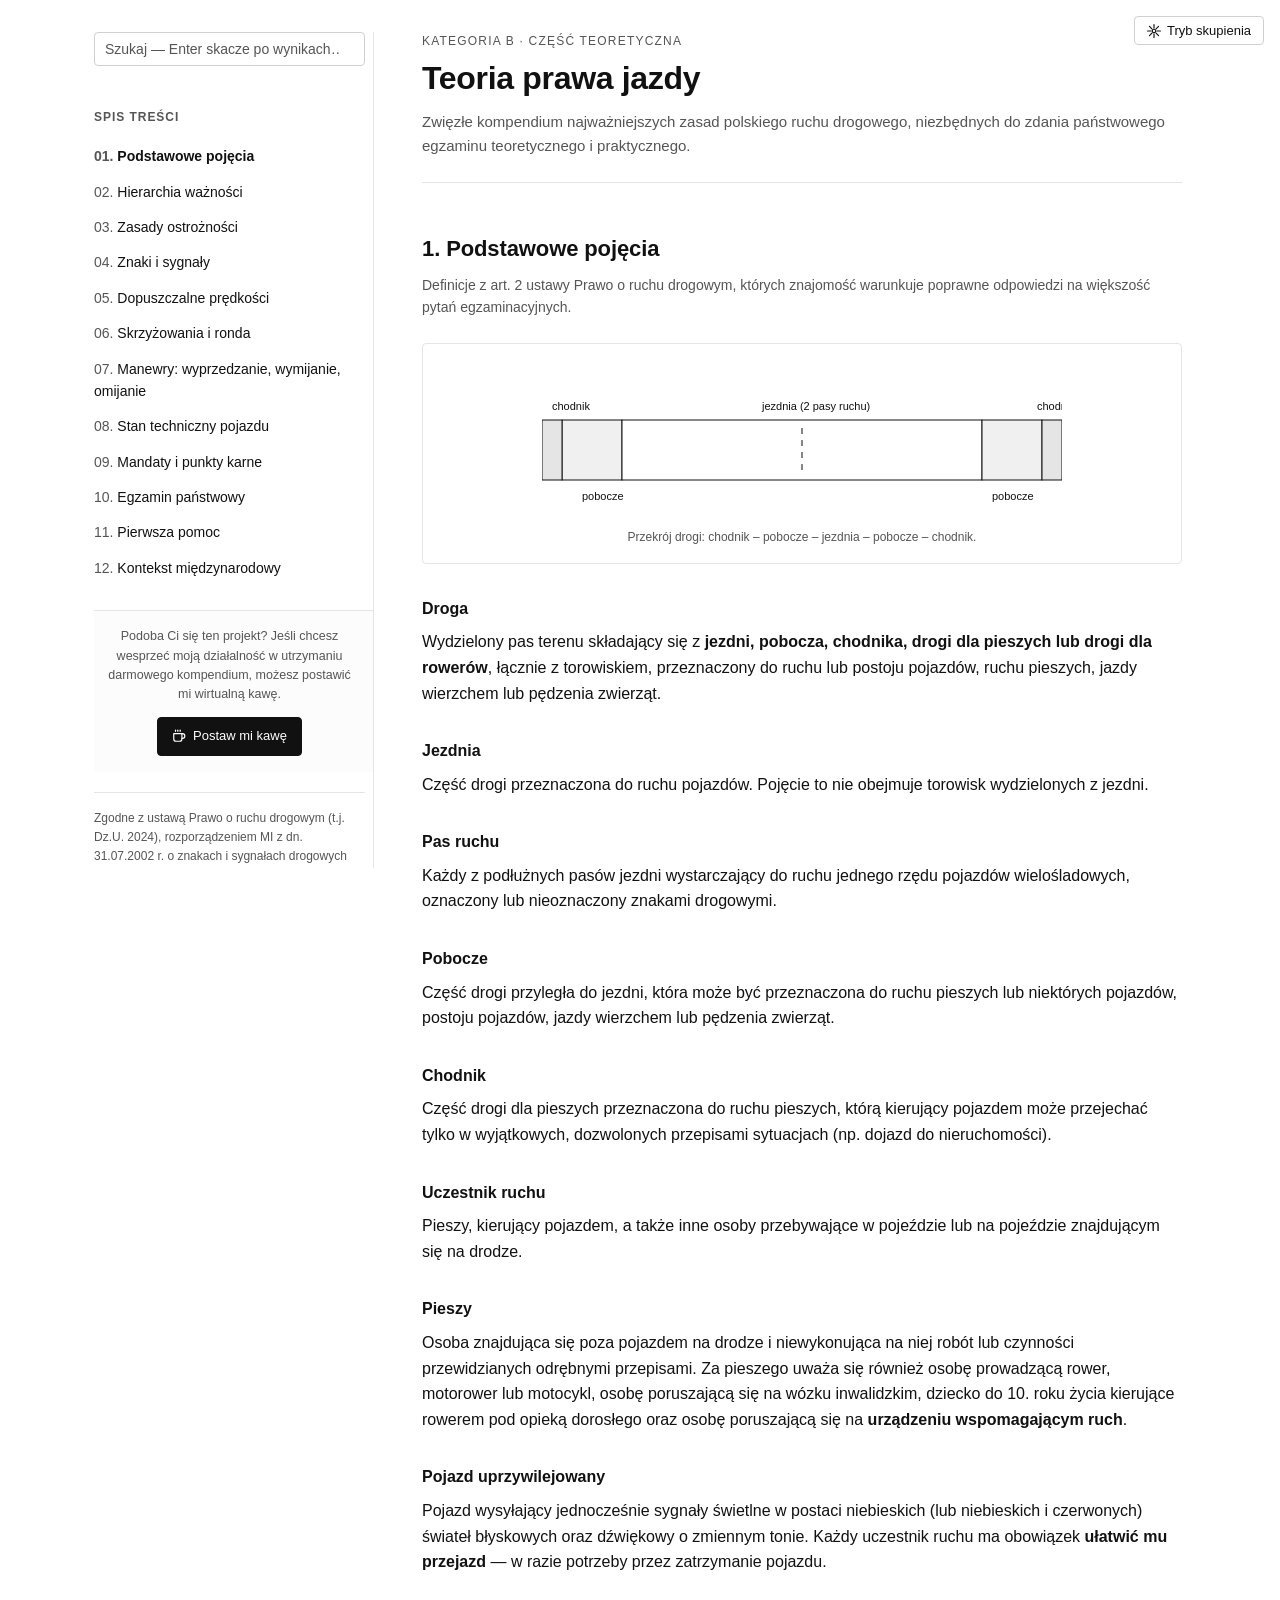
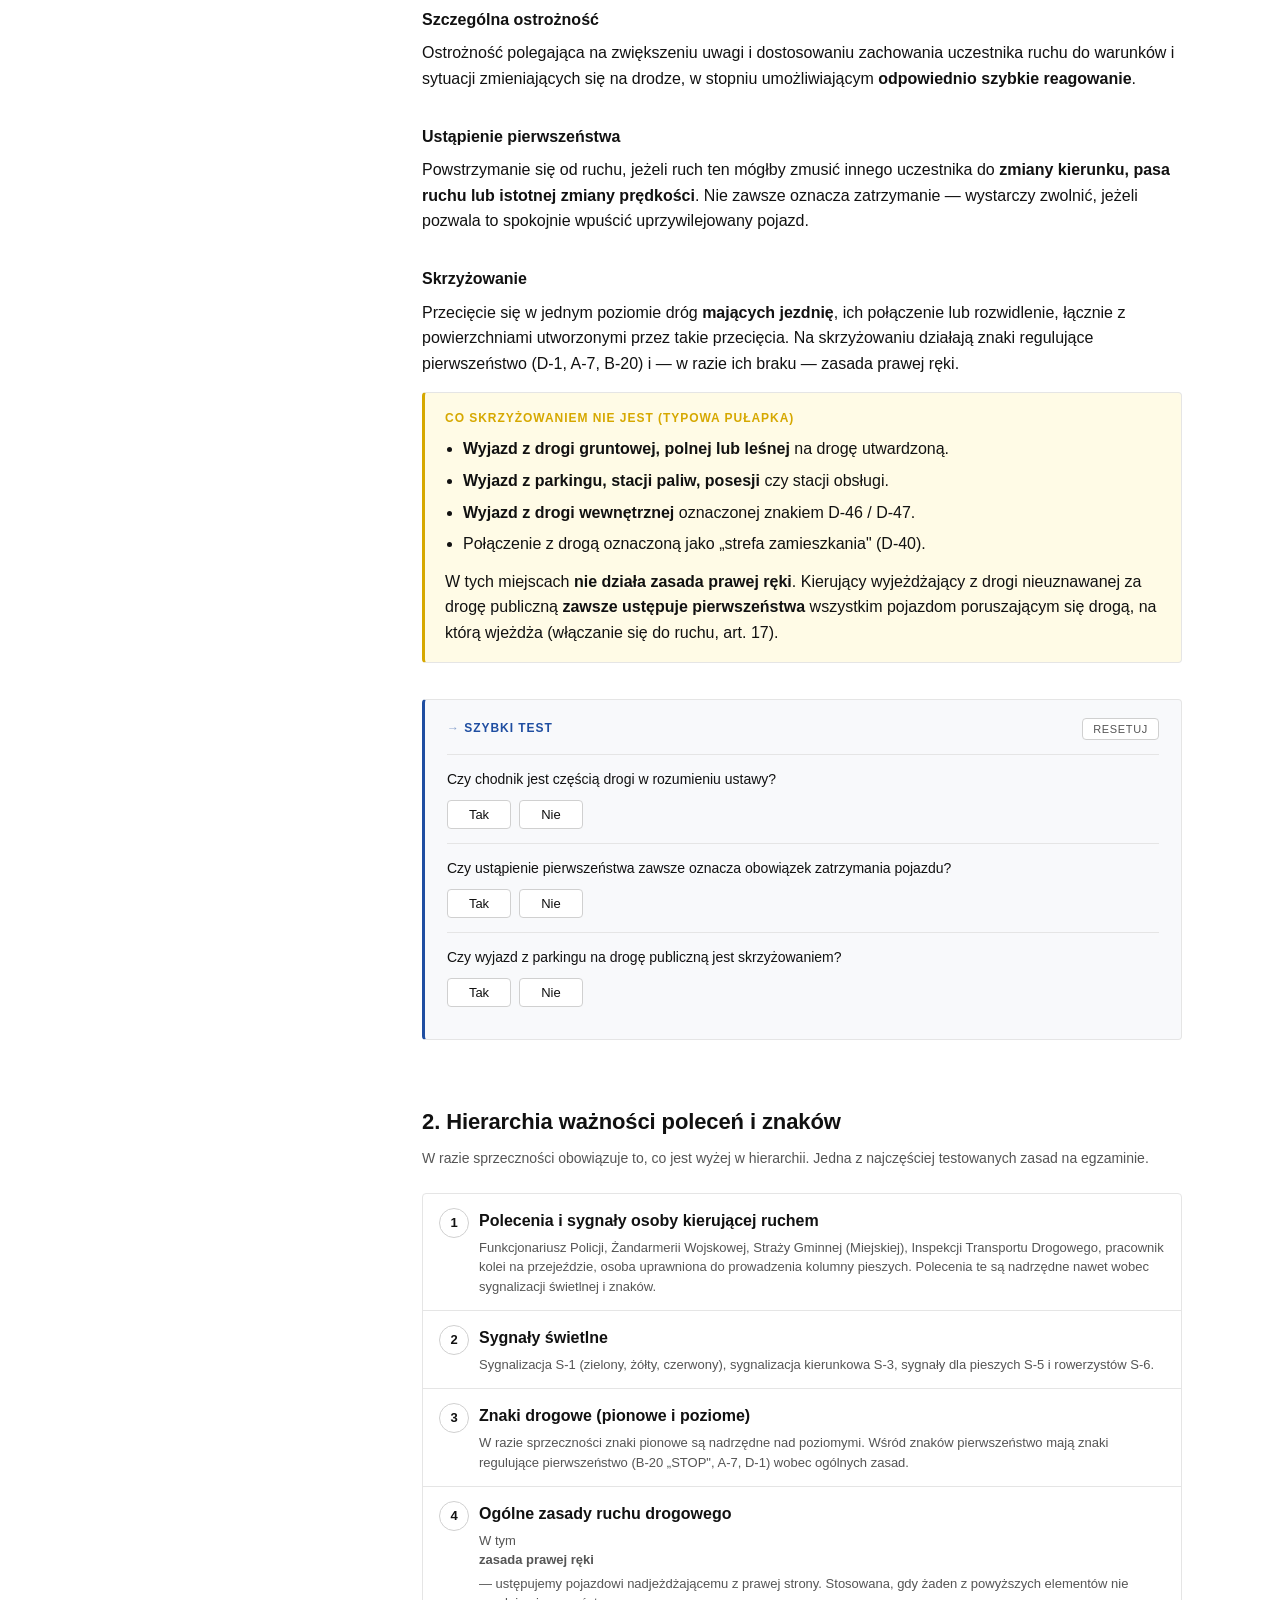
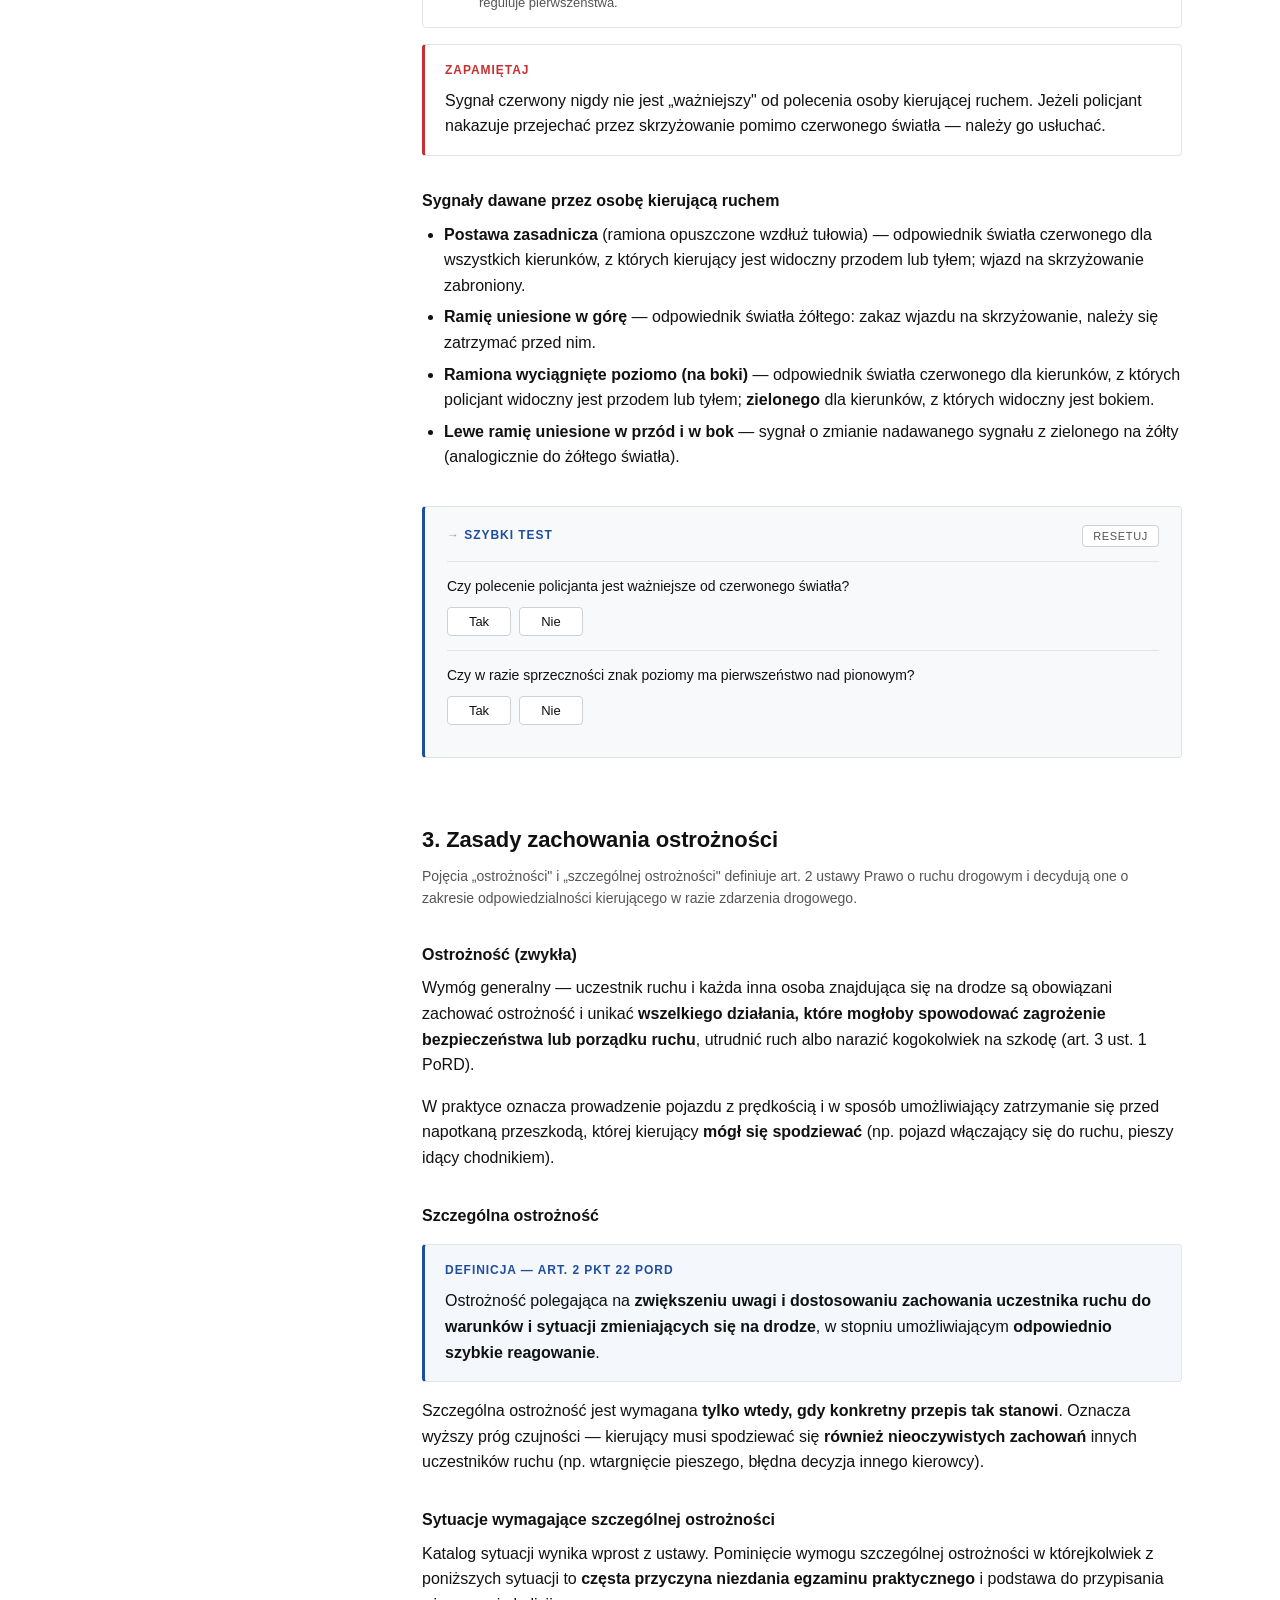
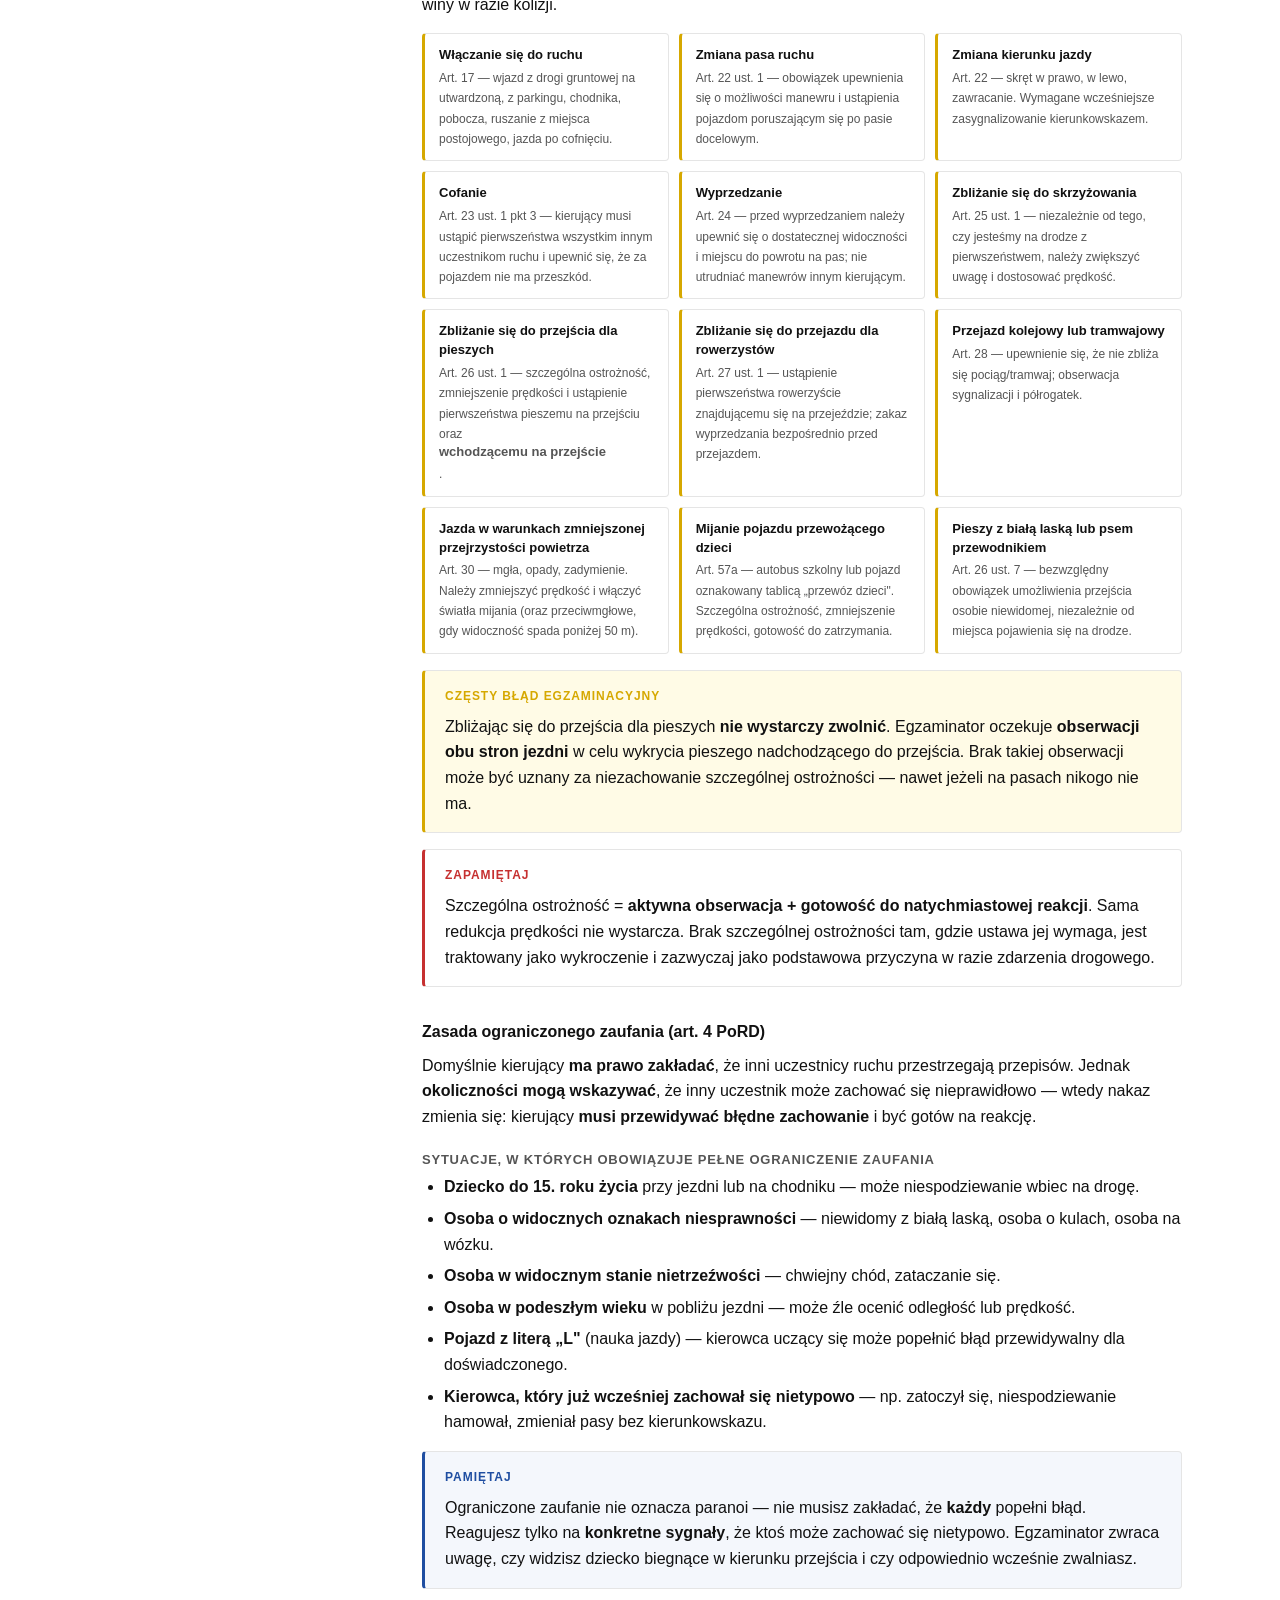
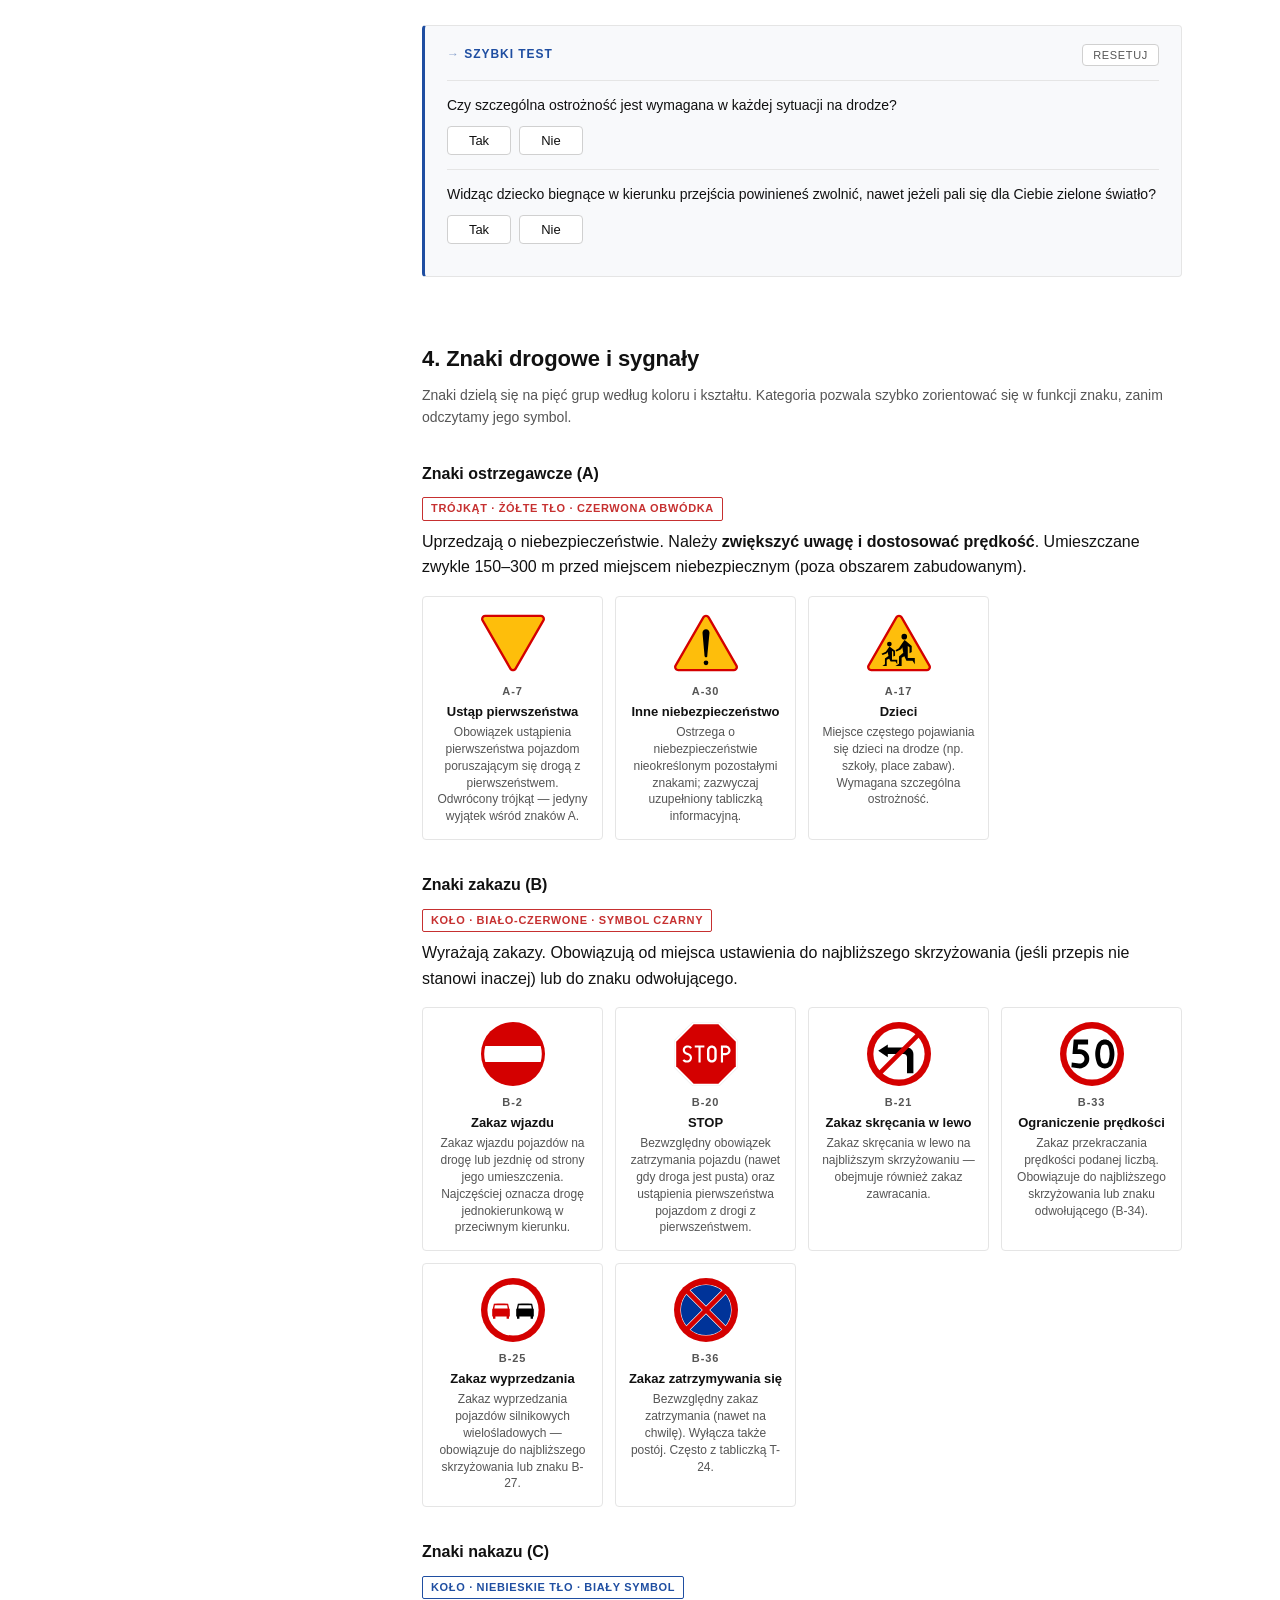
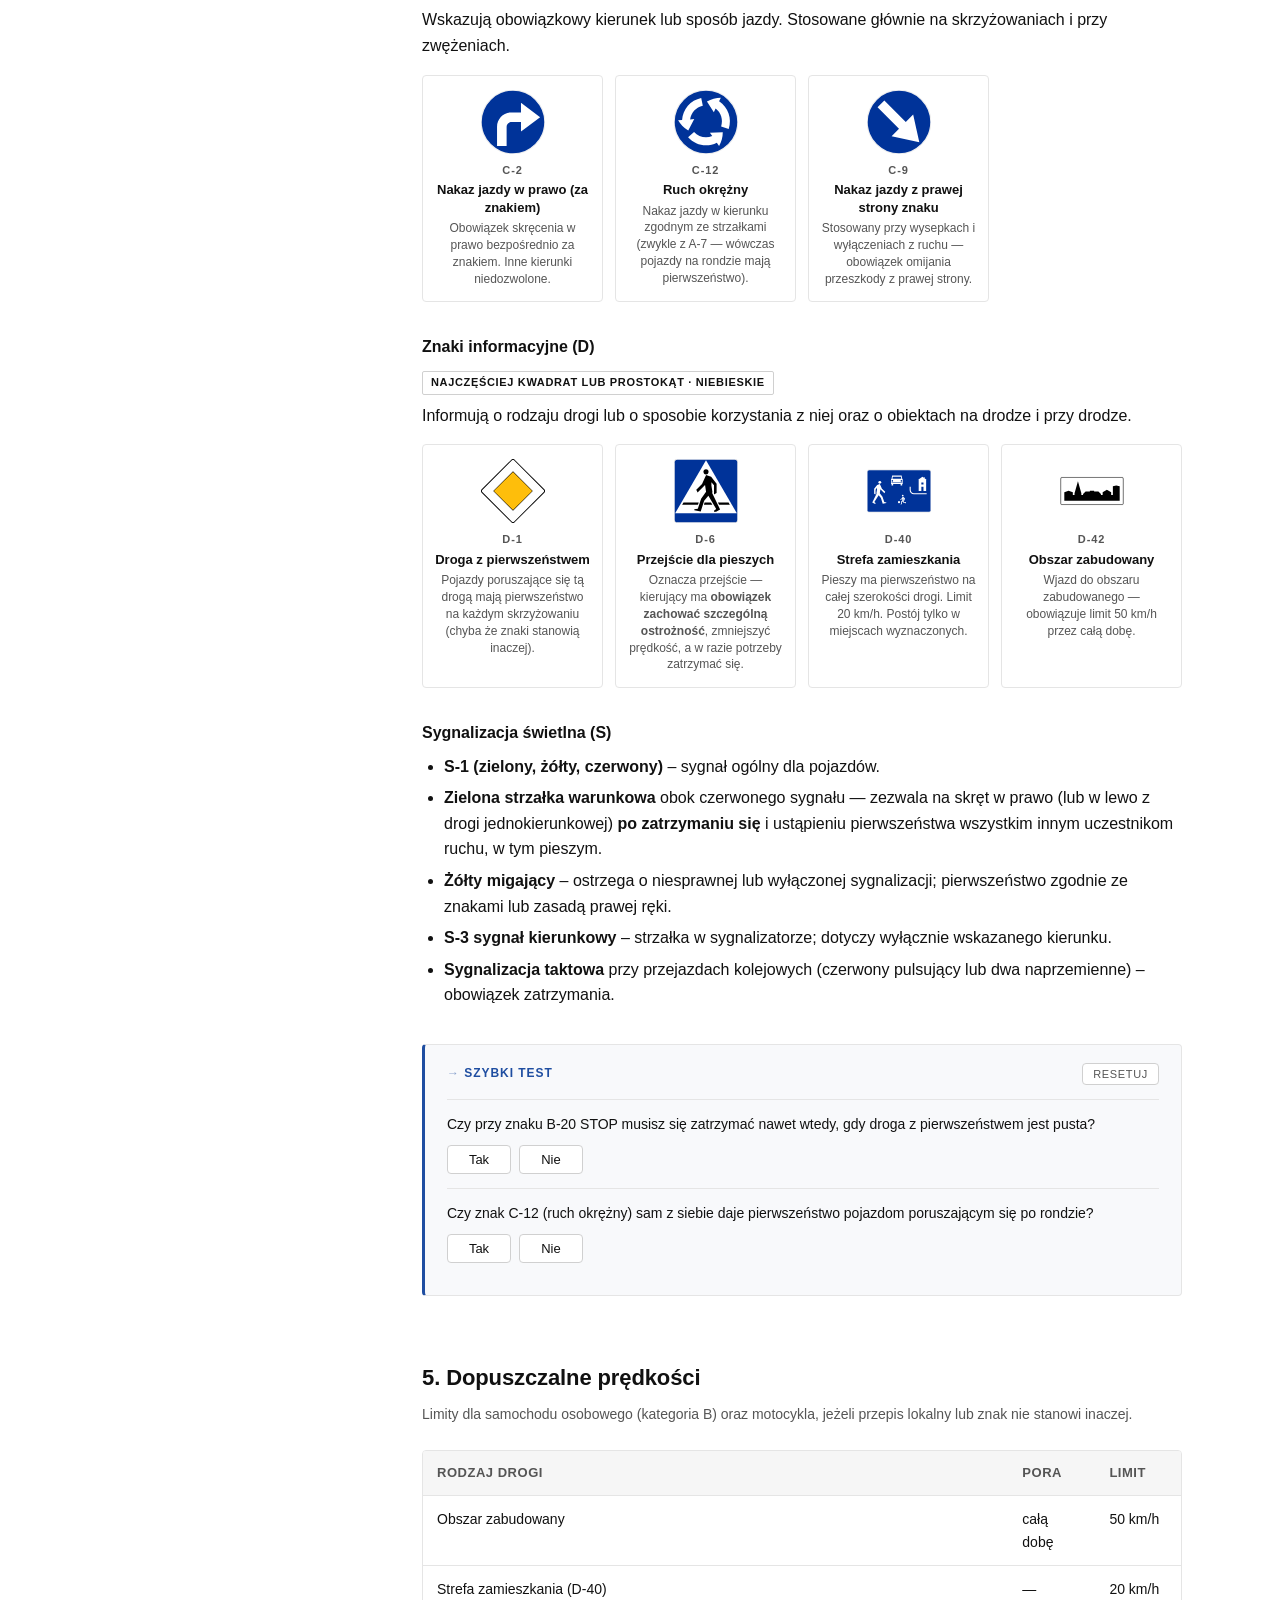
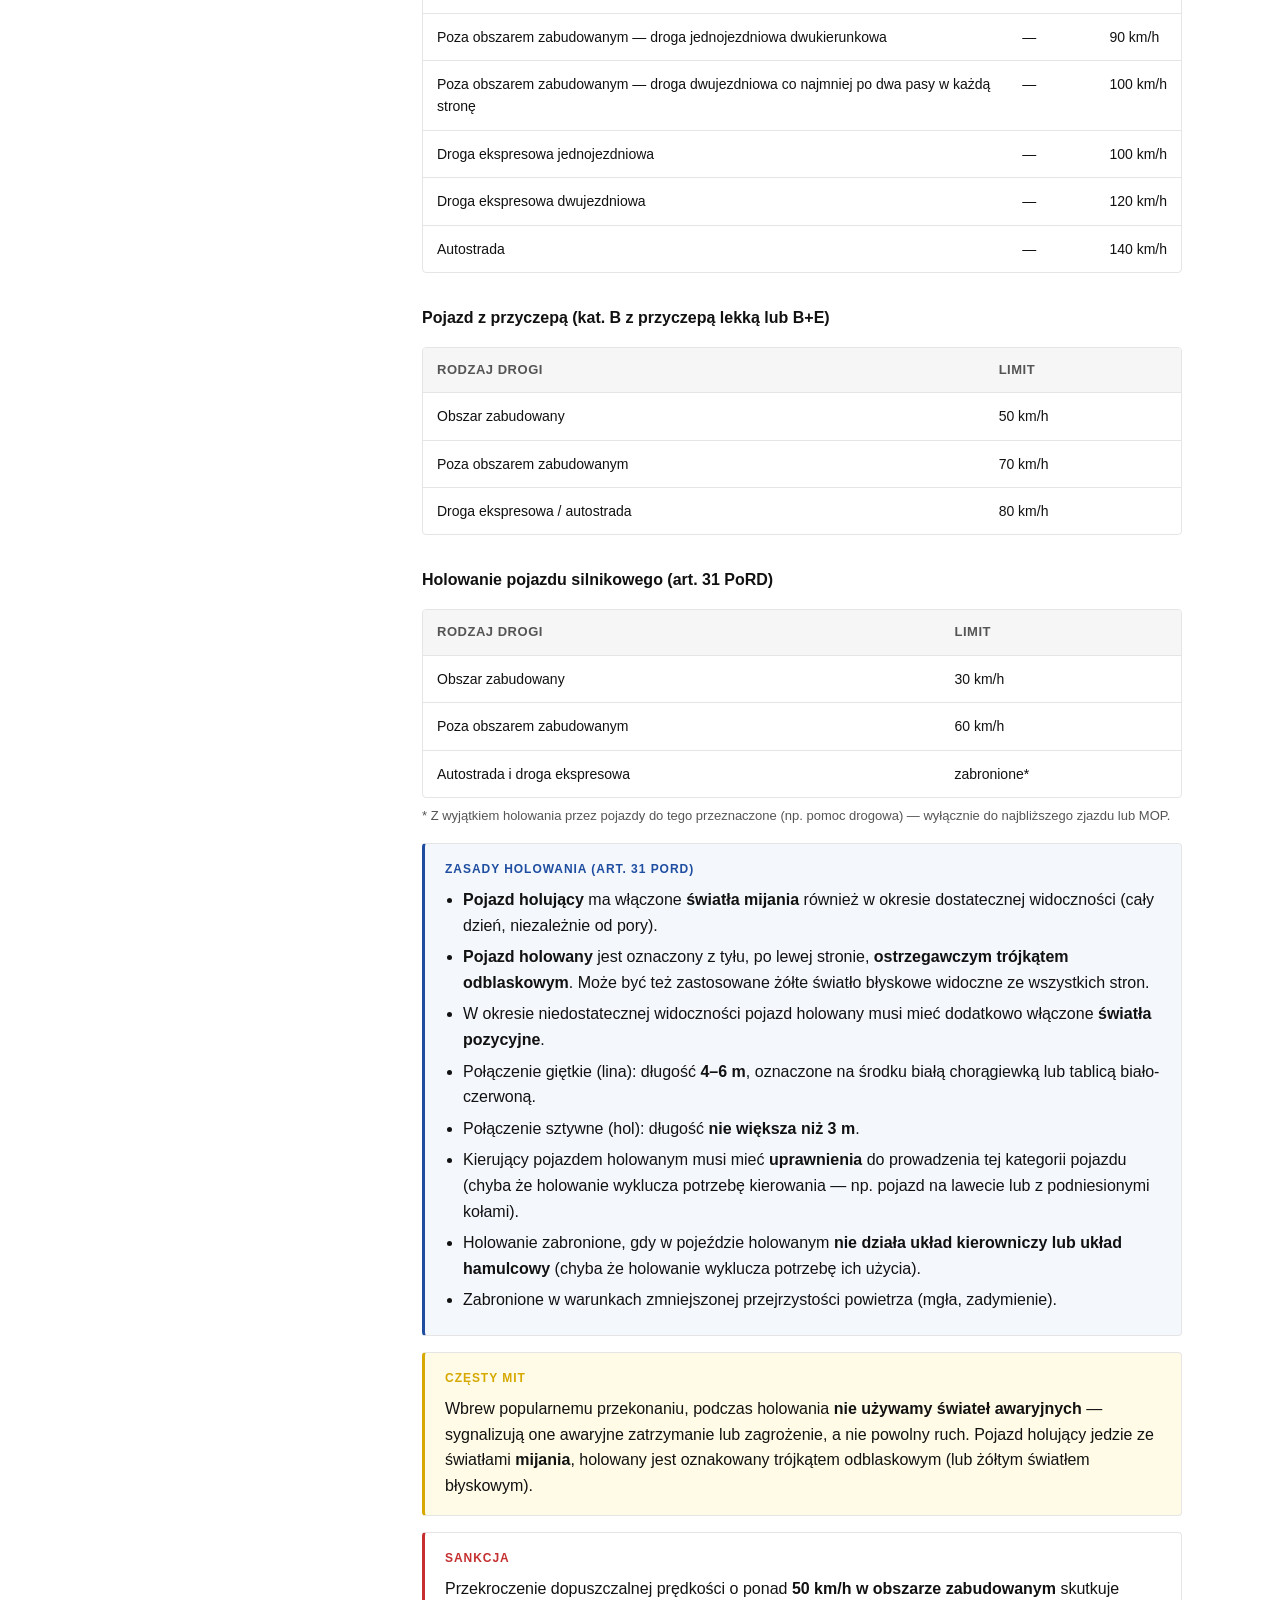
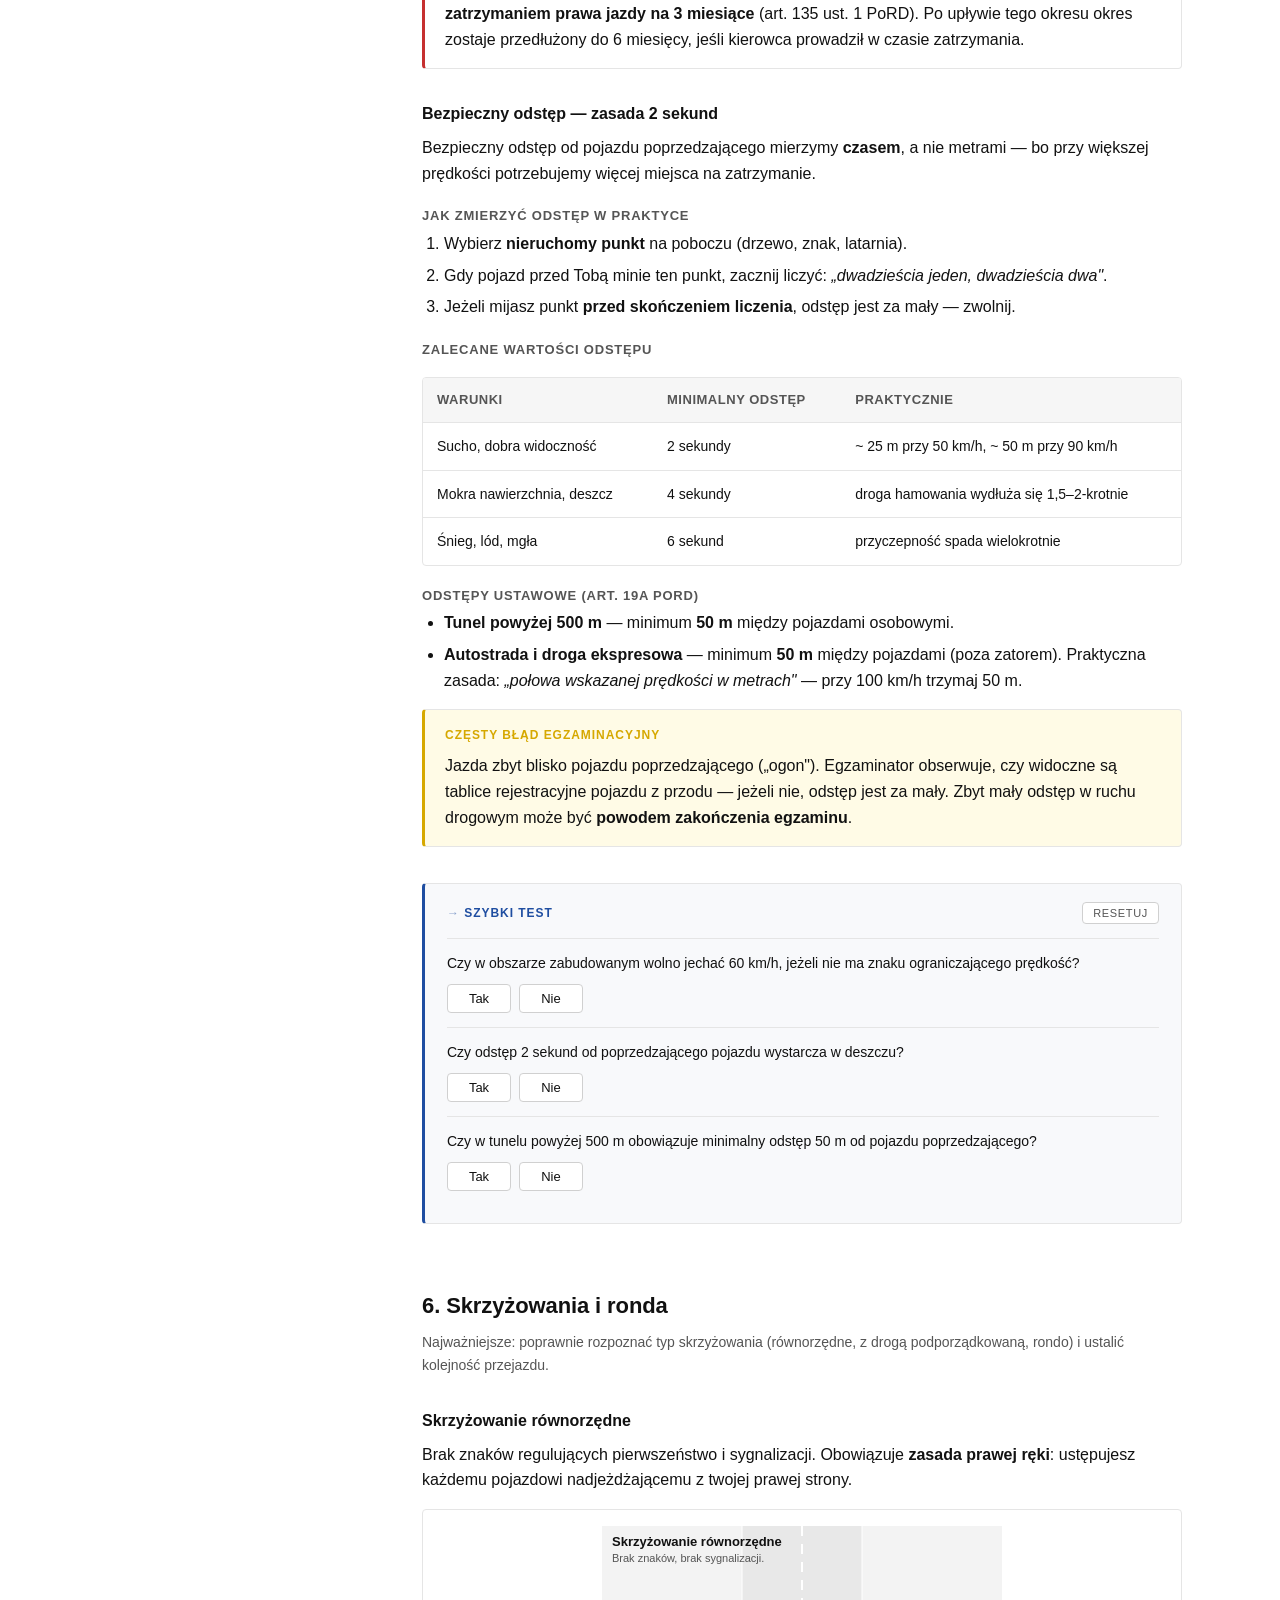
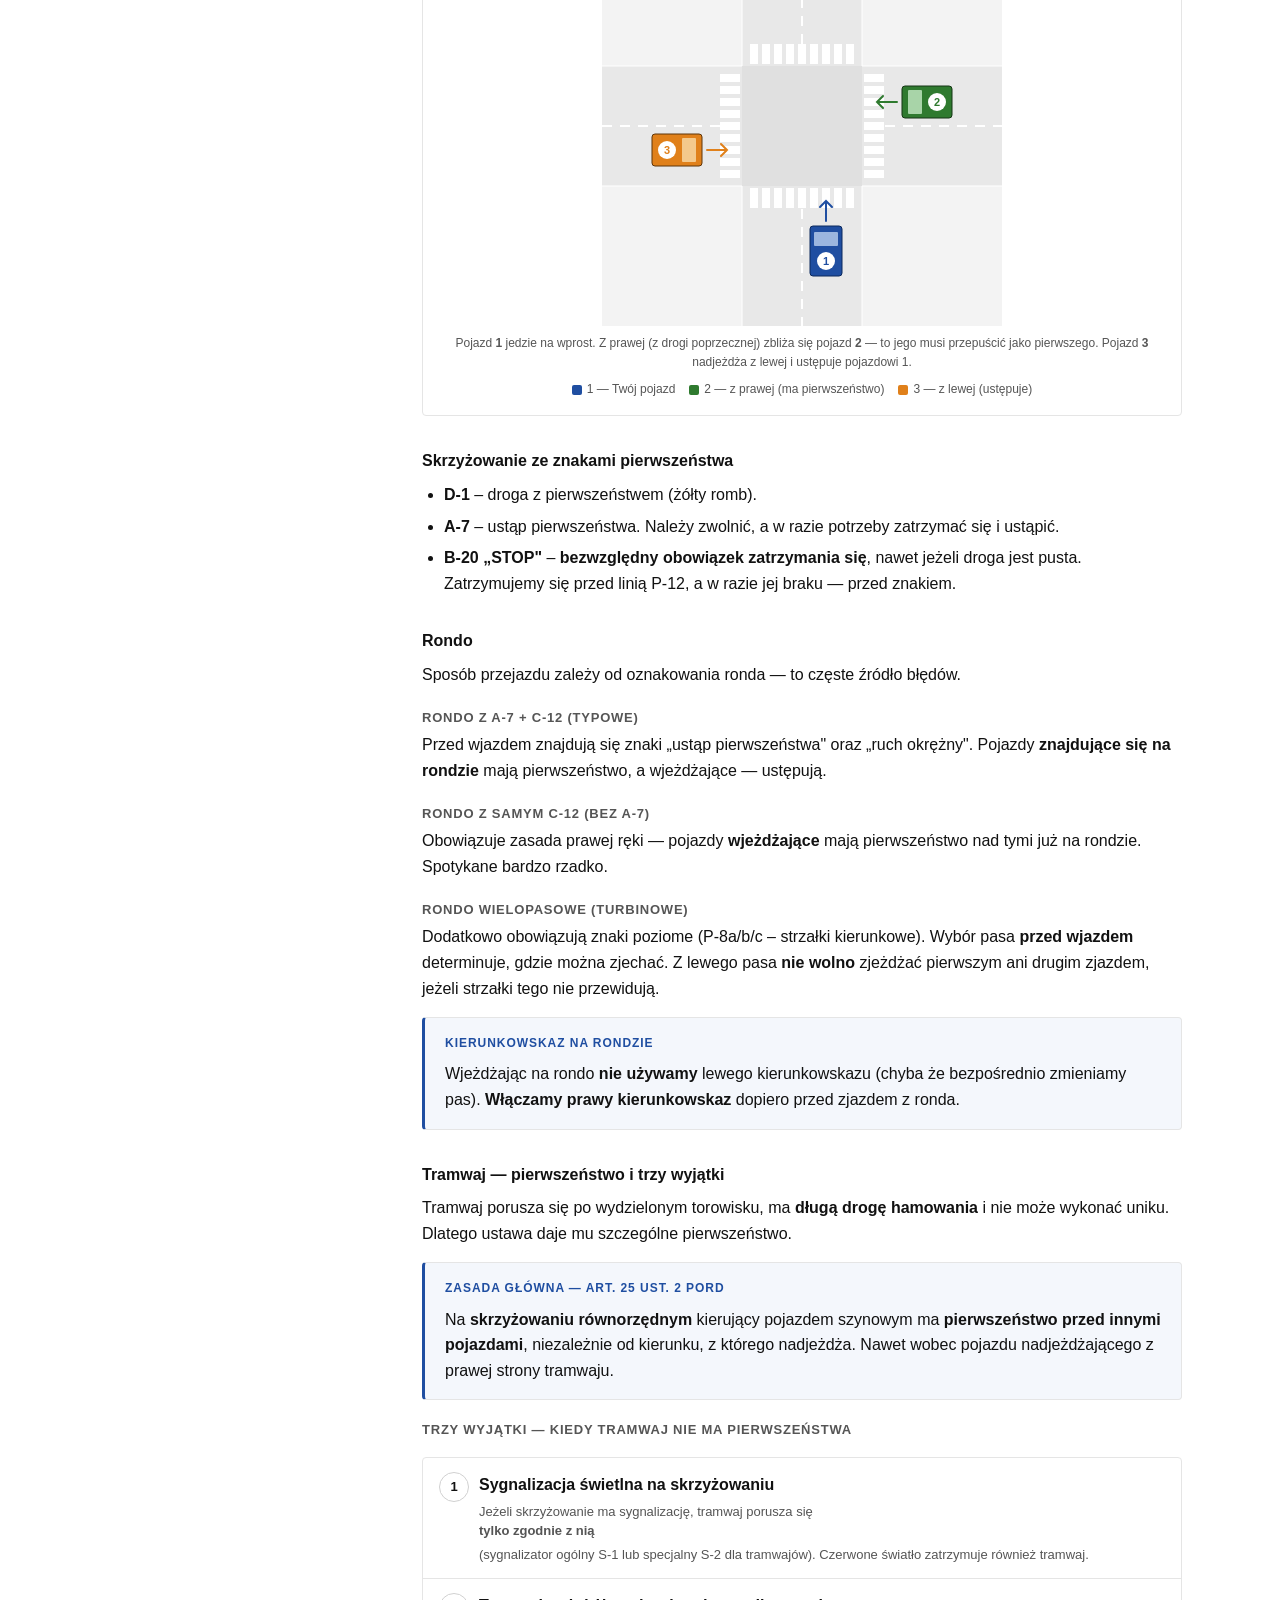
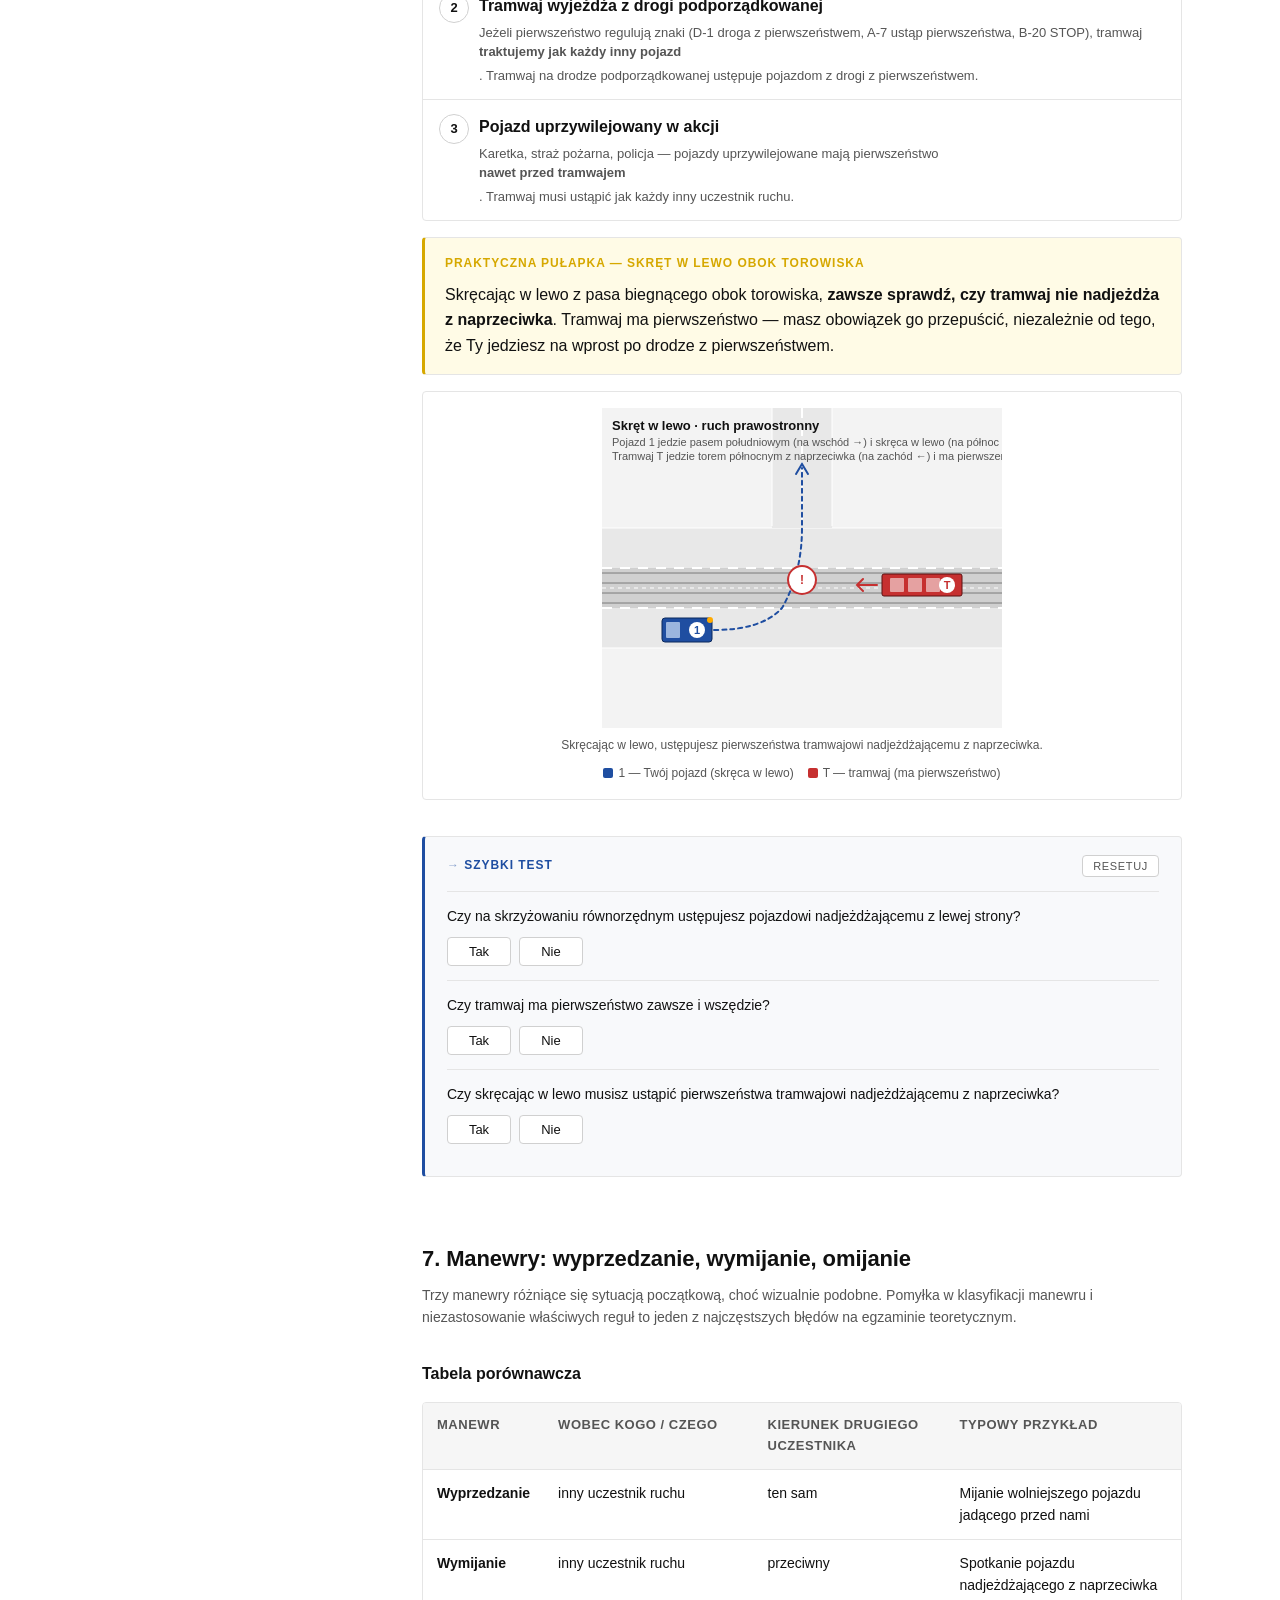
==== commit db16337b: "Donations banner" ====
--- a/index.html
+++ b/index.html
@@ -44,6 +44,21 @@
         <li><a href="#pierwsza-pomoc">Pierwsza pomoc</a></li>
         <li><a href="#miedzynarodowy">Kontekst międzynarodowy</a></li>
       </ol>
+
+      <!-- Baner wsparcia (donacja) — placeholder linku do podmiany na własny Ko-fi -->
+      <section id="support-banner" aria-labelledby="support-banner-text">
+        <p id="support-banner-text">Podoba Ci się ten projekt? Jeśli chcesz wesprzeć moją działalność w utrzymaniu darmowego kompendium, możesz postawić mi wirtualną kawę.</p>
+        <a class="btn-coffee" href="https://ko-fi.com/TWOJA_NAZWA" target="_blank" rel="noopener noreferrer">
+          <svg class="btn-coffee-icon" width="14" height="14" viewBox="0 0 24 24" fill="none" stroke="currentColor" stroke-width="2" stroke-linecap="round" stroke-linejoin="round" aria-hidden="true">
+            <path d="M17 8h1a4 4 0 0 1 0 8h-1"/>
+            <path d="M3 8h14v9a4 4 0 0 1-4 4H7a4 4 0 0 1-4-4V8z"/>
+            <line x1="6" y1="2" x2="6" y2="4"/>
+            <line x1="10" y1="2" x2="10" y2="4"/>
+            <line x1="14" y1="2" x2="14" y2="4"/>
+          </svg>
+          <span>Postaw mi kawę</span>
+        </a>
+      </section>
 
       <div class="sidebar-footer">
         Zgodne z ustawą Prawo o ruchu drogowym (t.j. Dz.U. 2024), rozporządzeniem MI z dn. 31.07.2002 r. o znakach i sygnałach drogowych oraz rozporządzeniem MSWiA o postępowaniu mandatowym (stan: 2024/2025).
--- a/css/style.css
+++ b/css/style.css
@@ -118,6 +118,61 @@
   border-top: 1px solid var(--border);
 }
 
+/* Baner wsparcia (donacja) — między spisem treści a stopką sidebara
+   Kolory dobrane do palety strony: tło ledwo odróżnialne od białego (#fcfcfc),
+   przycisk używa var(--text) — tej samej "primary" co .quiz-btn.selected.
+   Selektory scope'owane pod #support-banner, żeby nadpisać globalne reguły
+   .sidebar a (counter w ::before, display: block, border-bottom). */
+#support-banner {
+  margin: 24px -8px 20px -8px;
+  padding: 16px 14px;
+  background: #fcfcfc;
+  border-top: 1px solid var(--border);
+  text-align: center;
+}
+#support-banner p {
+  margin: 0 0 12px;
+  font-size: 12.5px;
+  line-height: 1.55;
+  color: var(--muted);
+}
+#support-banner .btn-coffee {
+  display: inline-flex;
+  align-items: center;
+  justify-content: center;
+  gap: 7px;
+  padding: 8px 14px;
+  background: var(--text);
+  color: var(--bg);
+  border: 1px solid var(--text);
+  border-radius: 4px;
+  font-family: inherit;
+  font-size: 13px;
+  font-weight: 500;
+  text-decoration: none;
+  transition: background 0.15s, border-color 0.15s;
+}
+/* Wyłącz licznik z .sidebar a::before dla przycisku */
+#support-banner .btn-coffee::before { content: none; }
+#support-banner .btn-coffee:hover {
+  background: #2a2a2a;
+  border-color: #2a2a2a;
+}
+#support-banner .btn-coffee:focus {
+  outline: 2px solid var(--text);
+  outline-offset: 2px;
+}
+#support-banner .btn-coffee-icon { flex-shrink: 0; }
+
+@media (max-width: 860px) {
+  #support-banner {
+    margin: 20px 0 16px;
+    padding: 14px 12px;
+  }
+  #support-banner p { font-size: 13px; }
+  #support-banner .btn-coffee { padding: 10px 16px; font-size: 14px; }
+}
+
 .content { min-width: 0; max-width: var(--max-width); }
 
 /* 3. Wyszukiwarka i pasek postępu ---------------------------- */
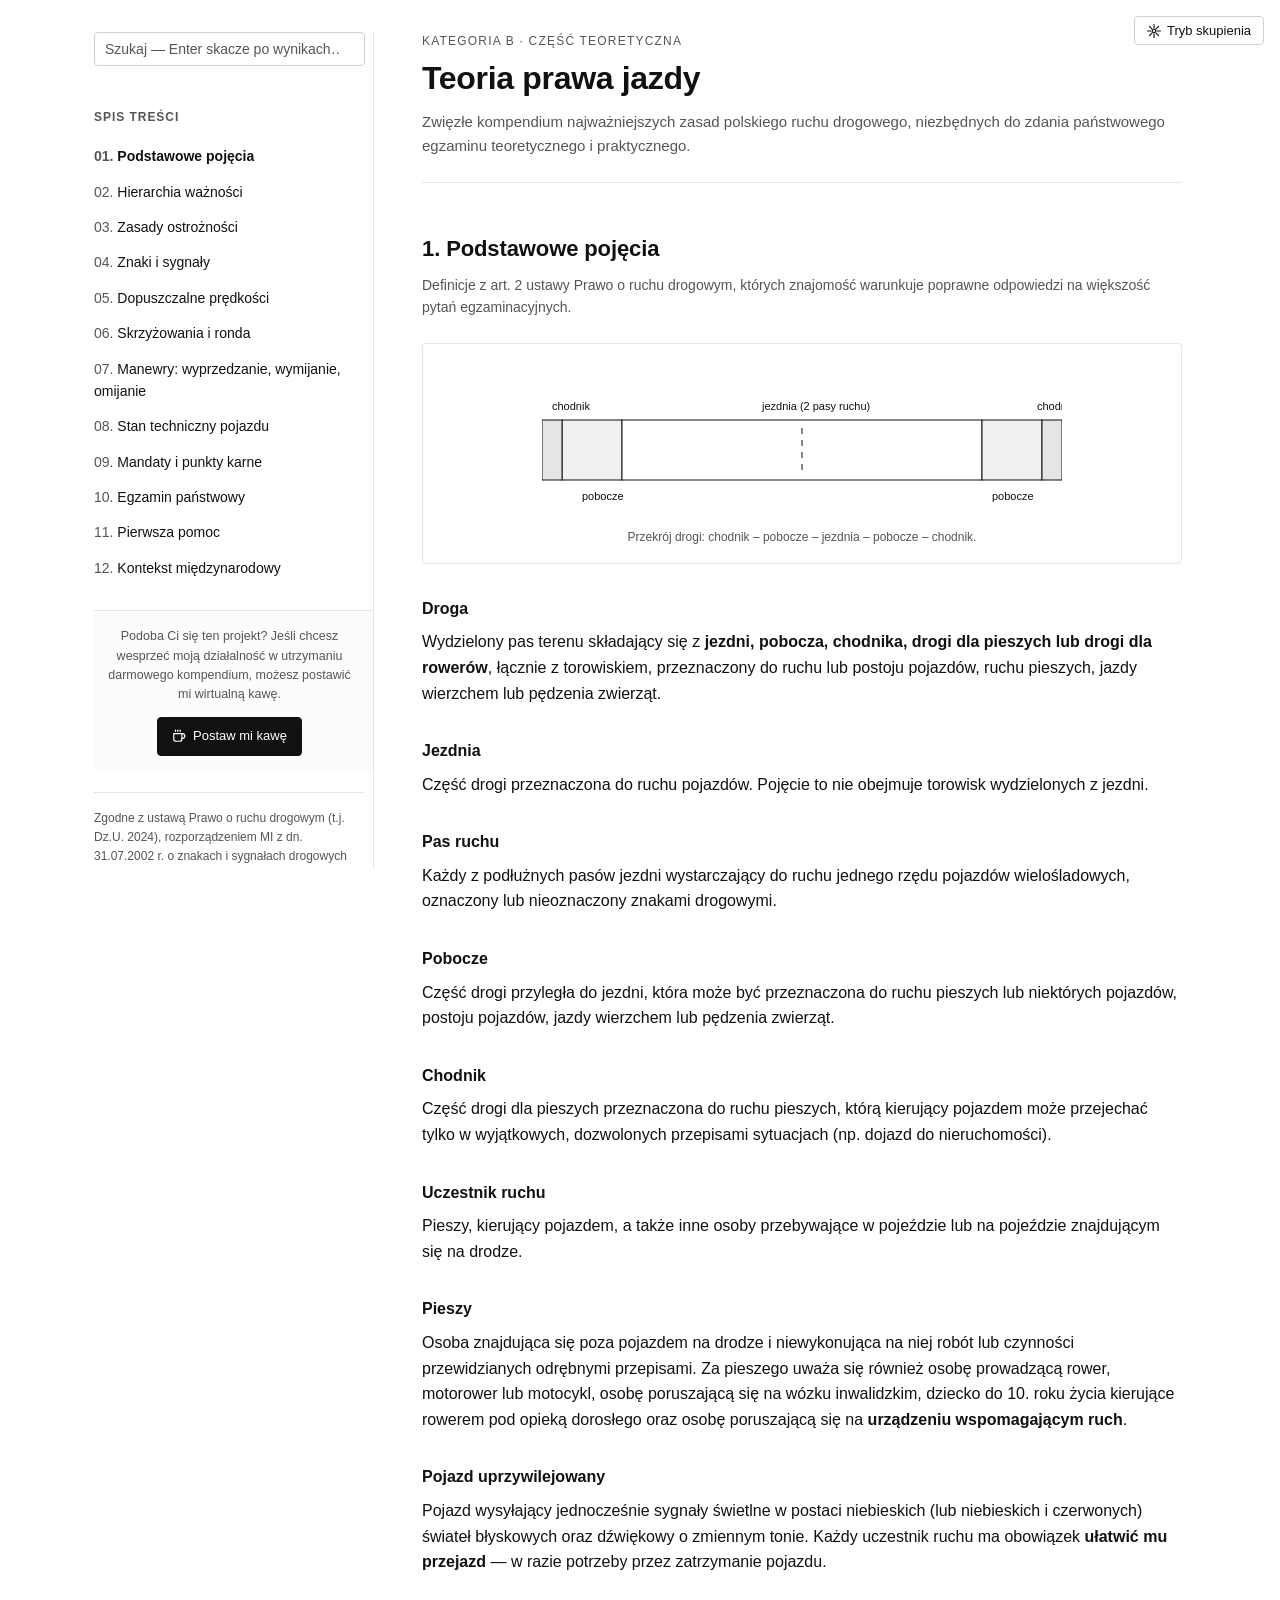
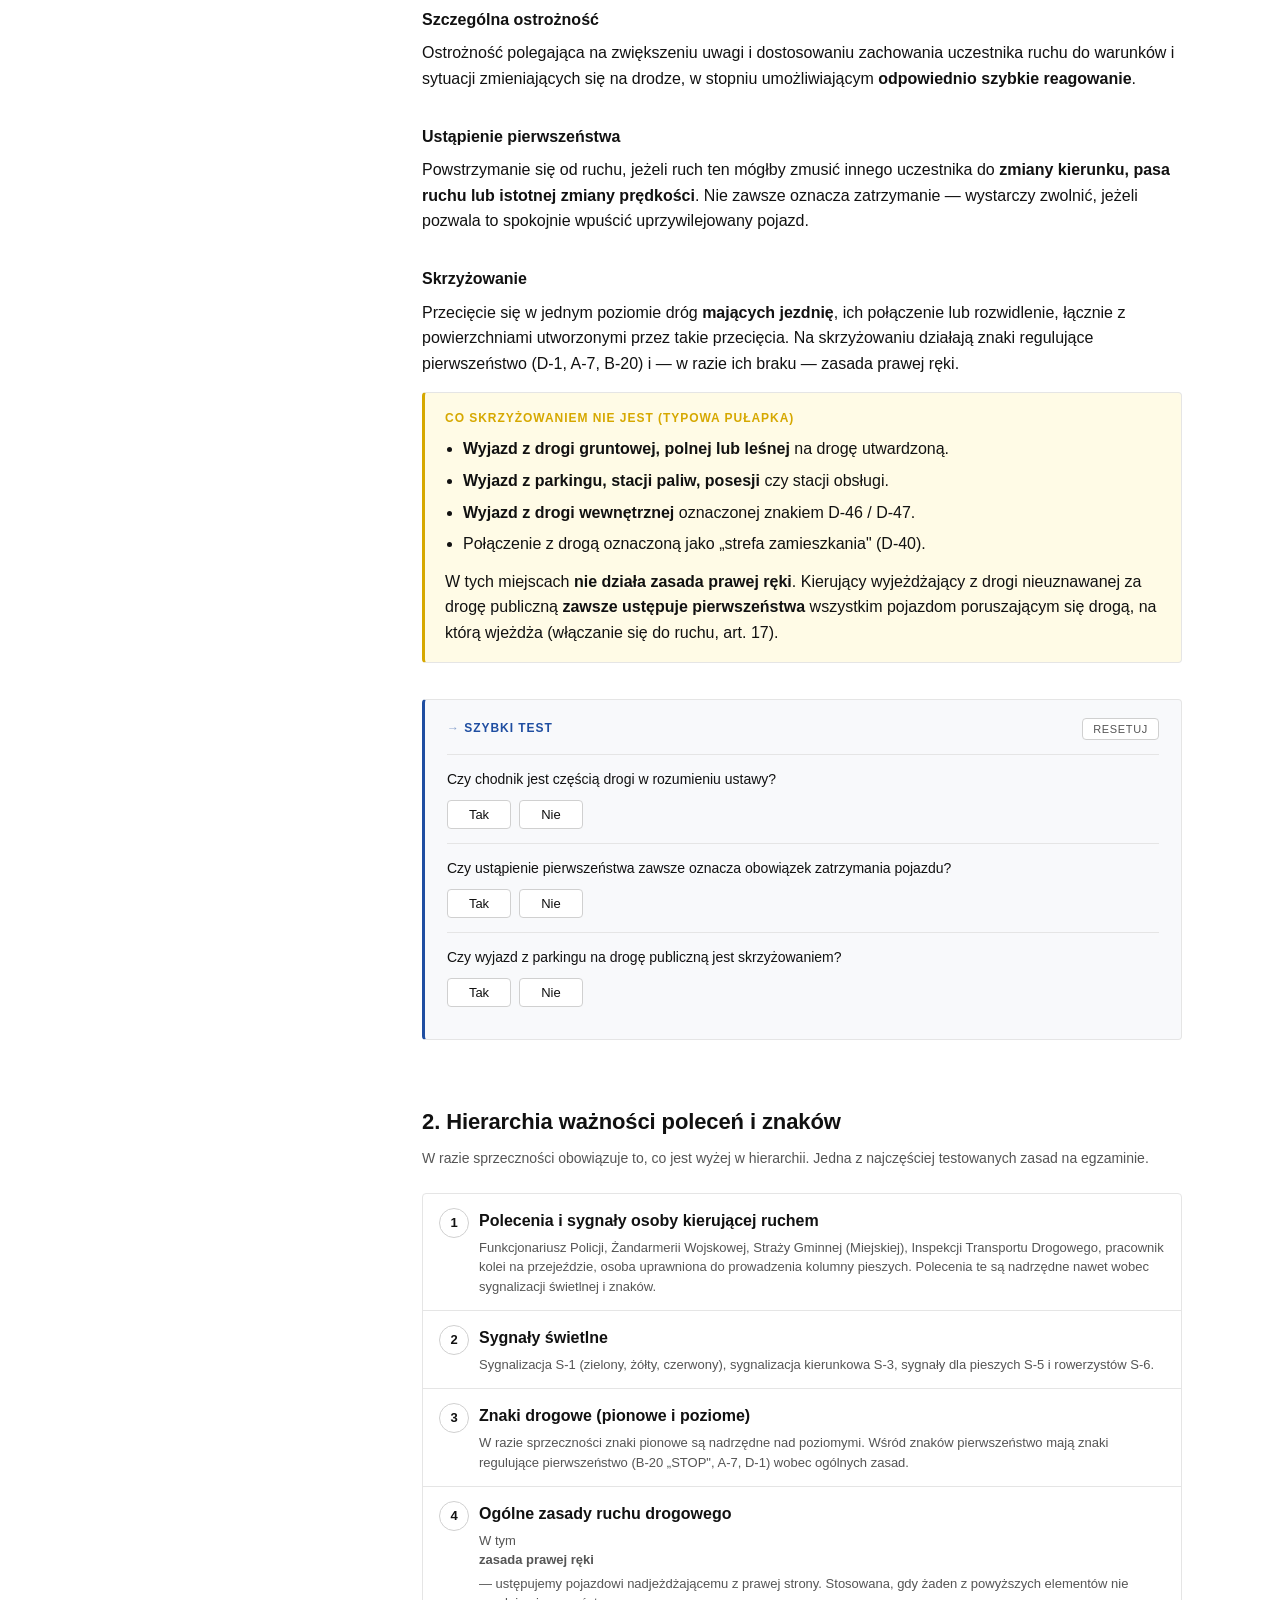
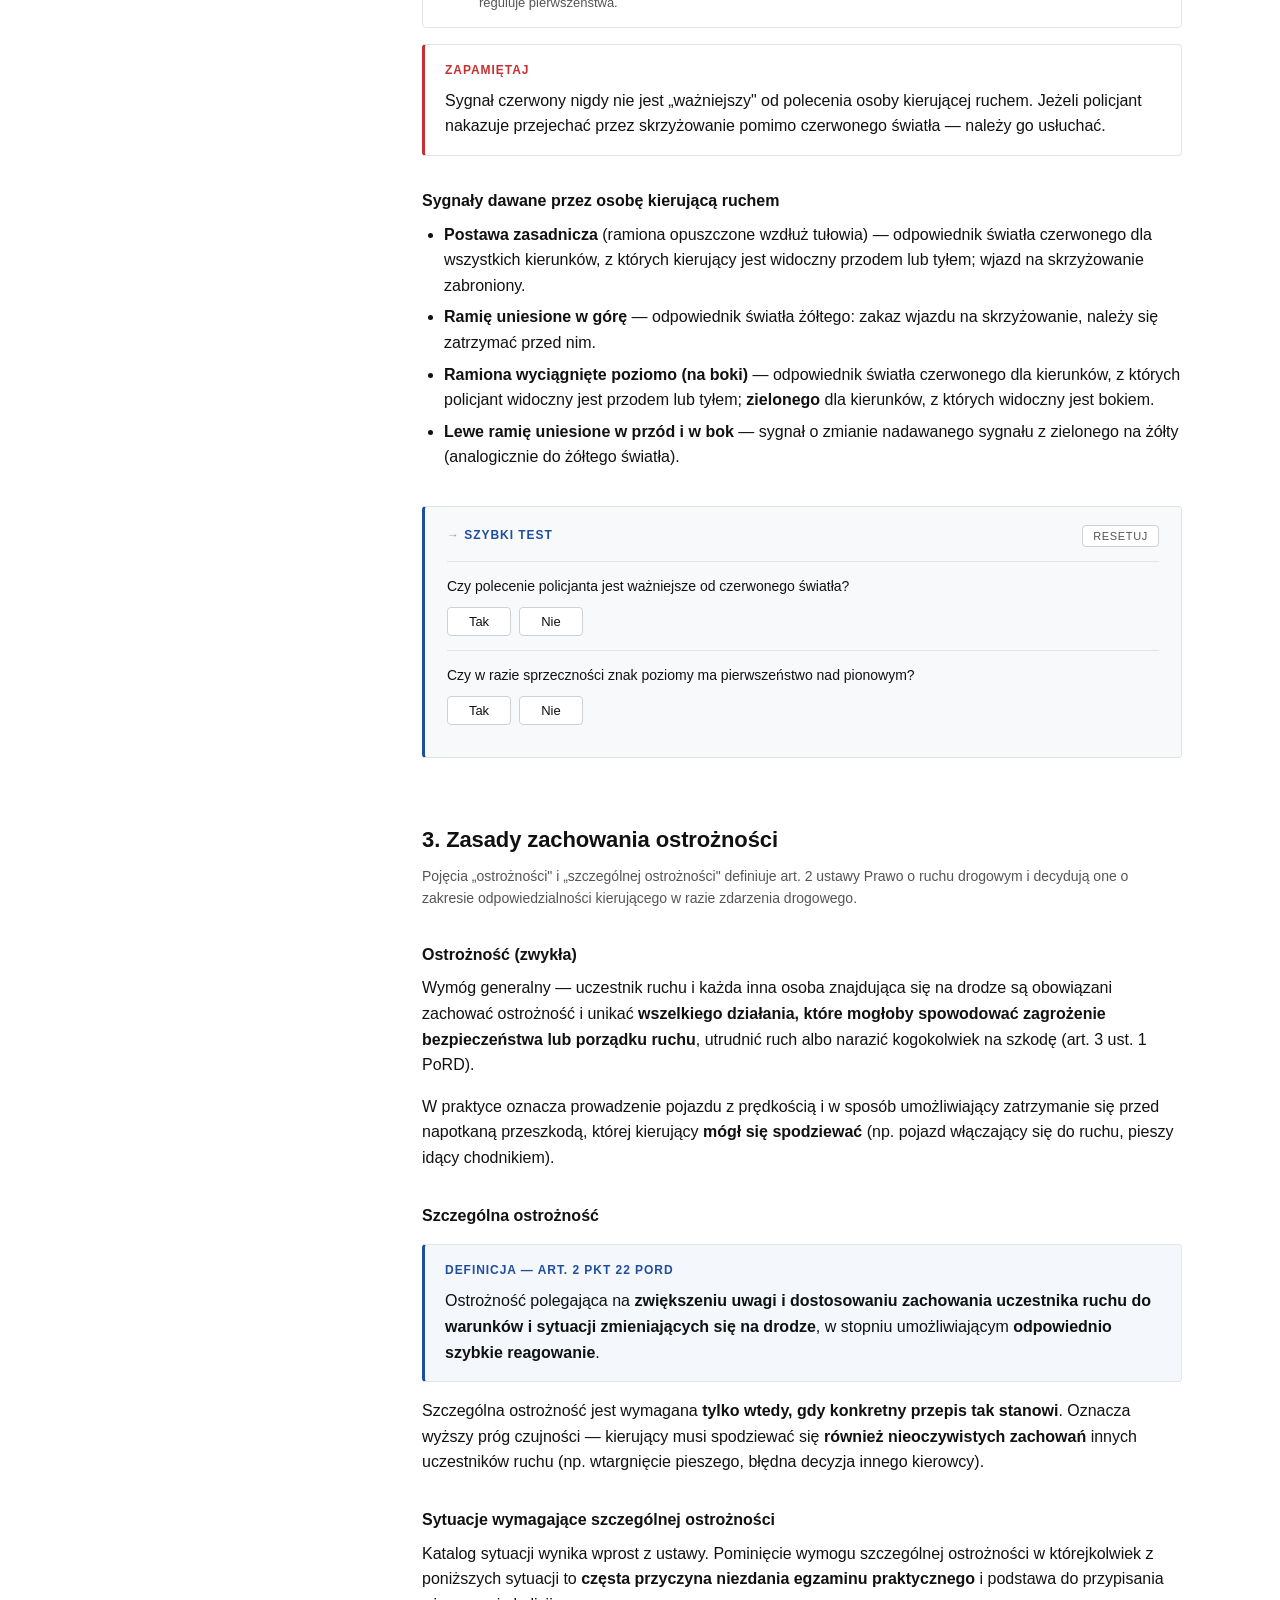
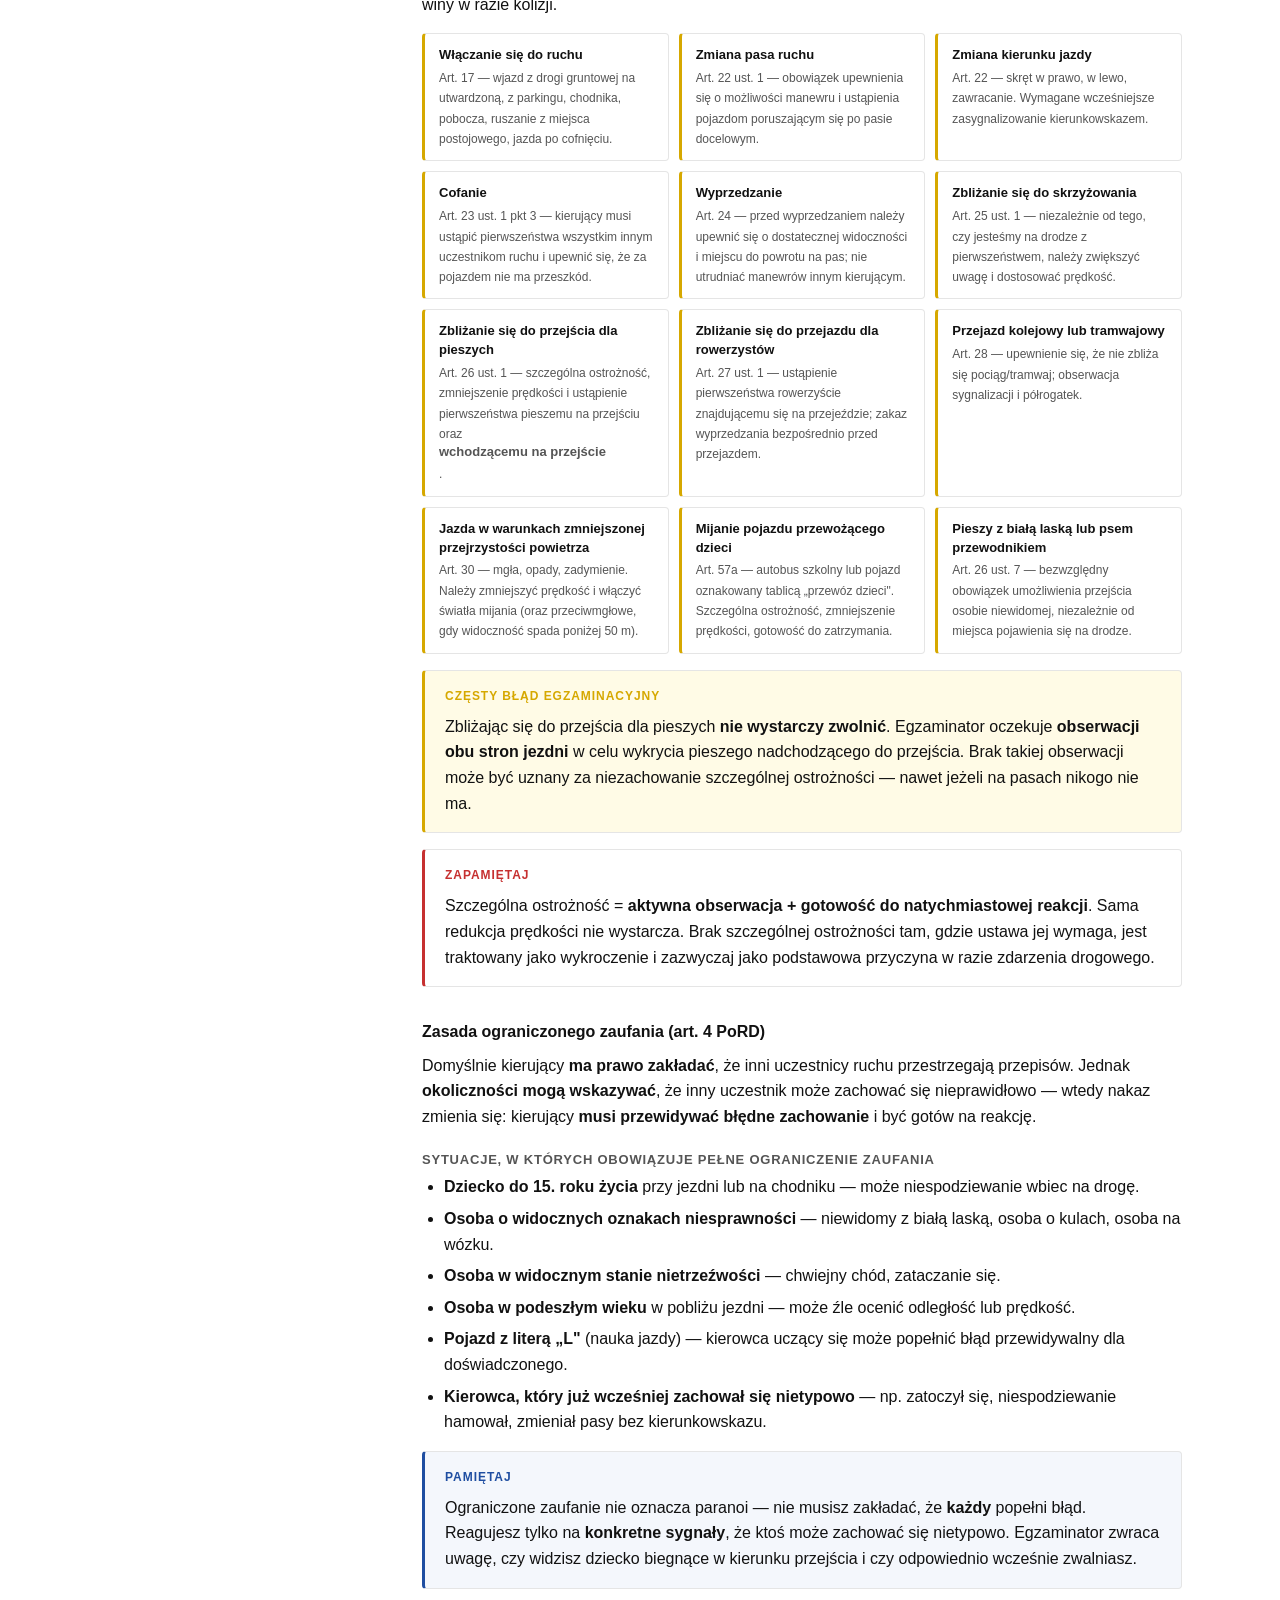
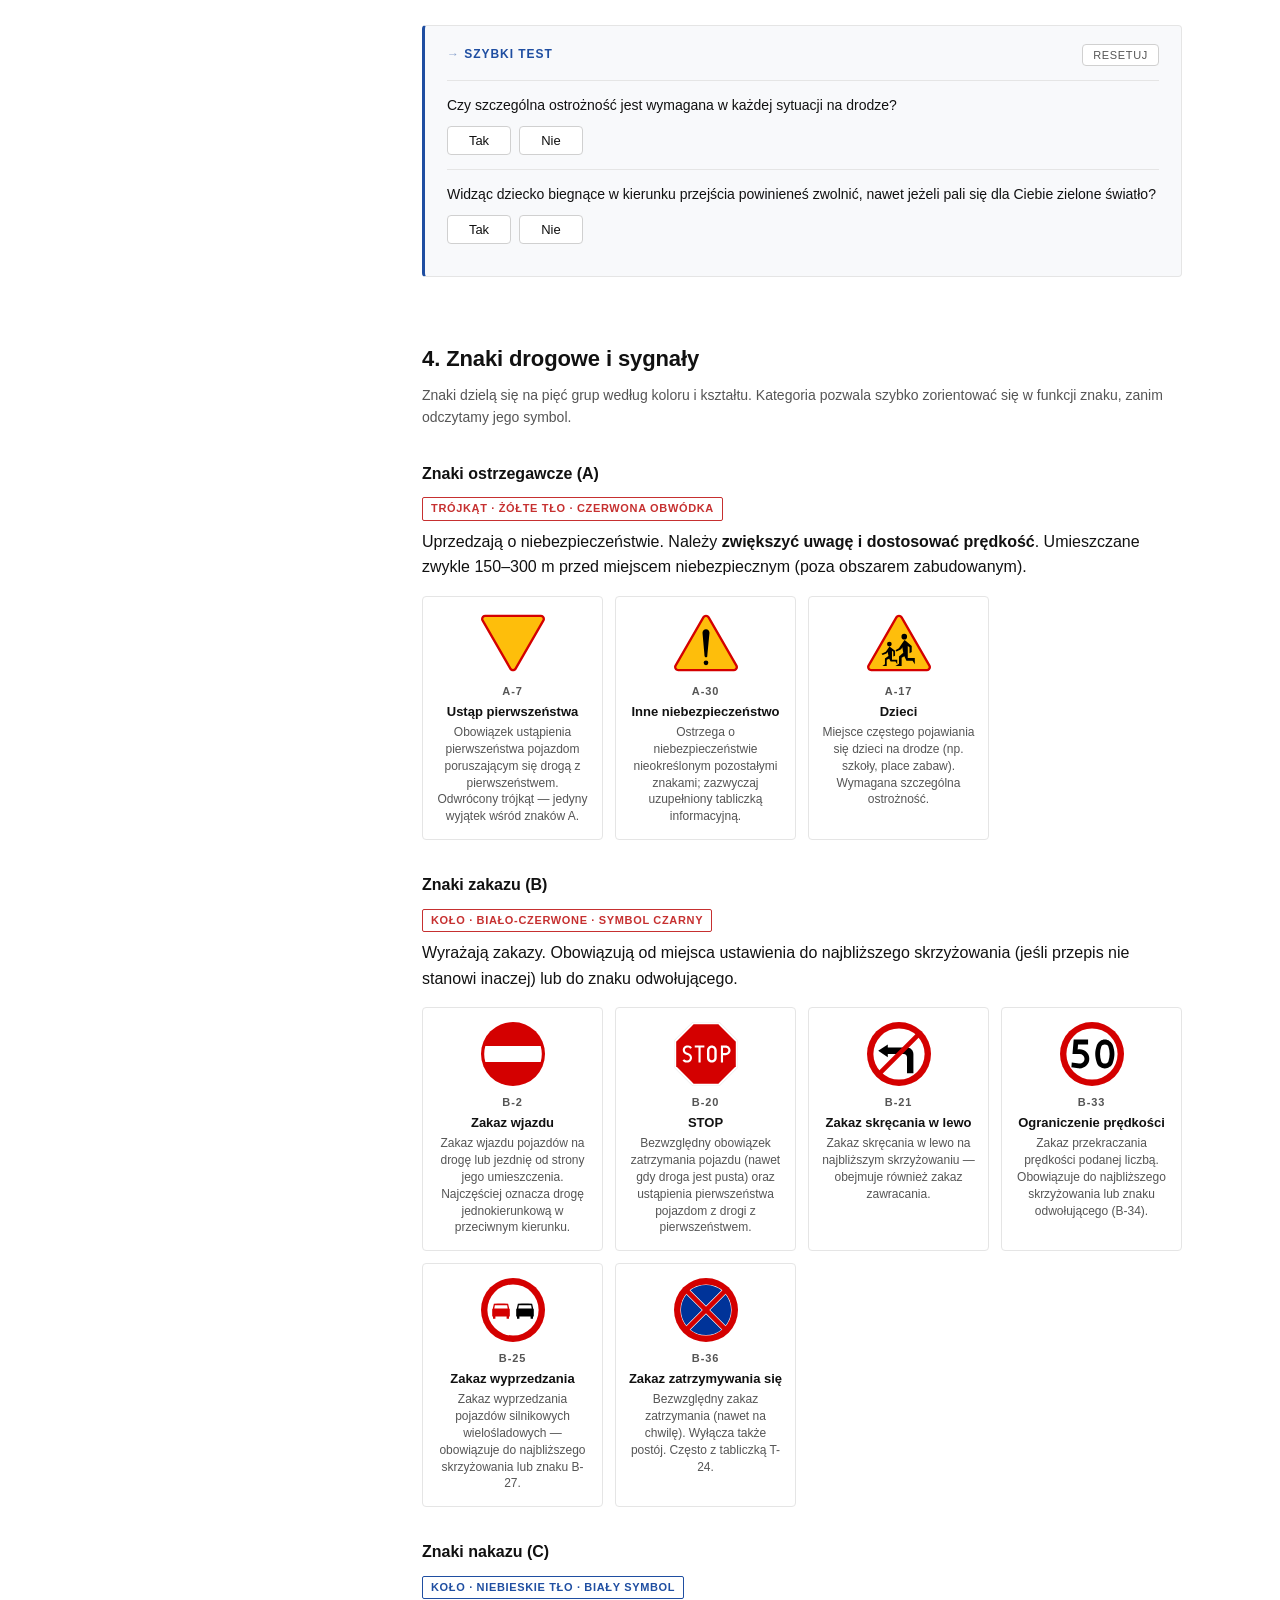
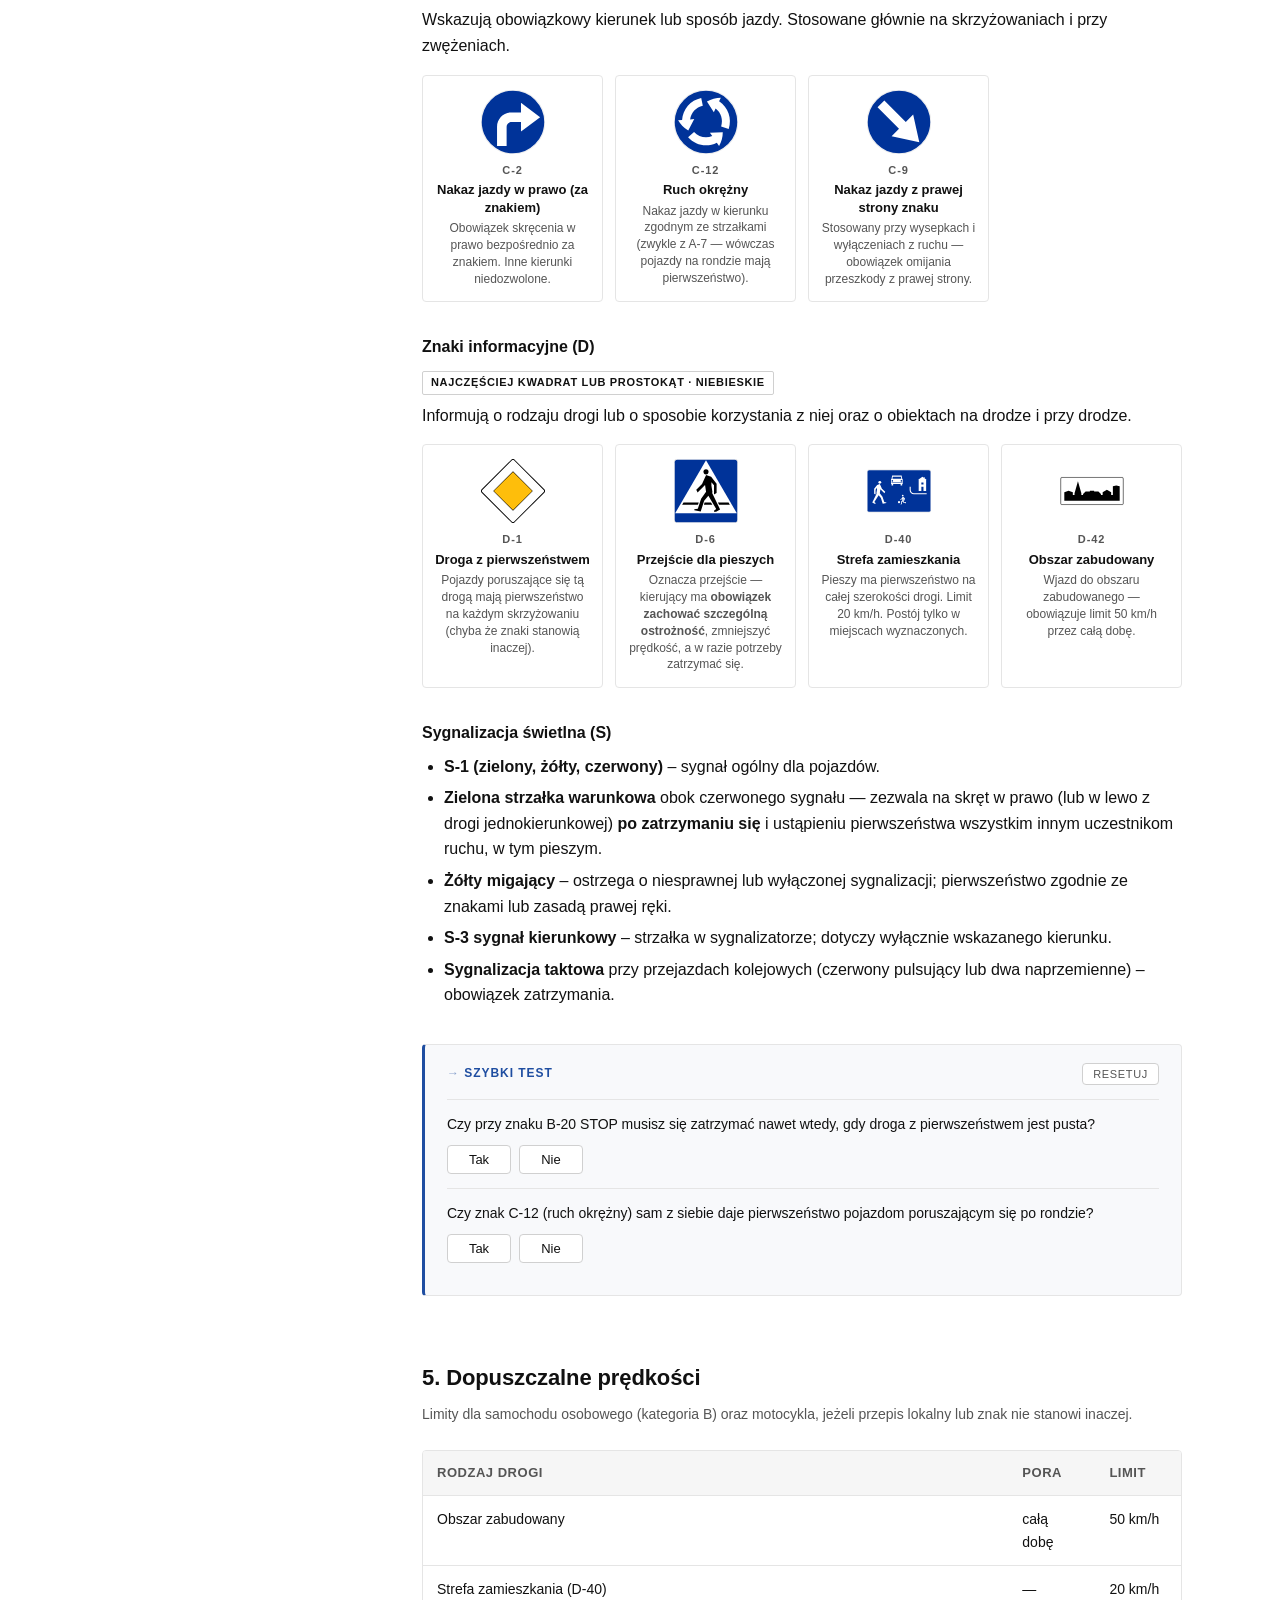
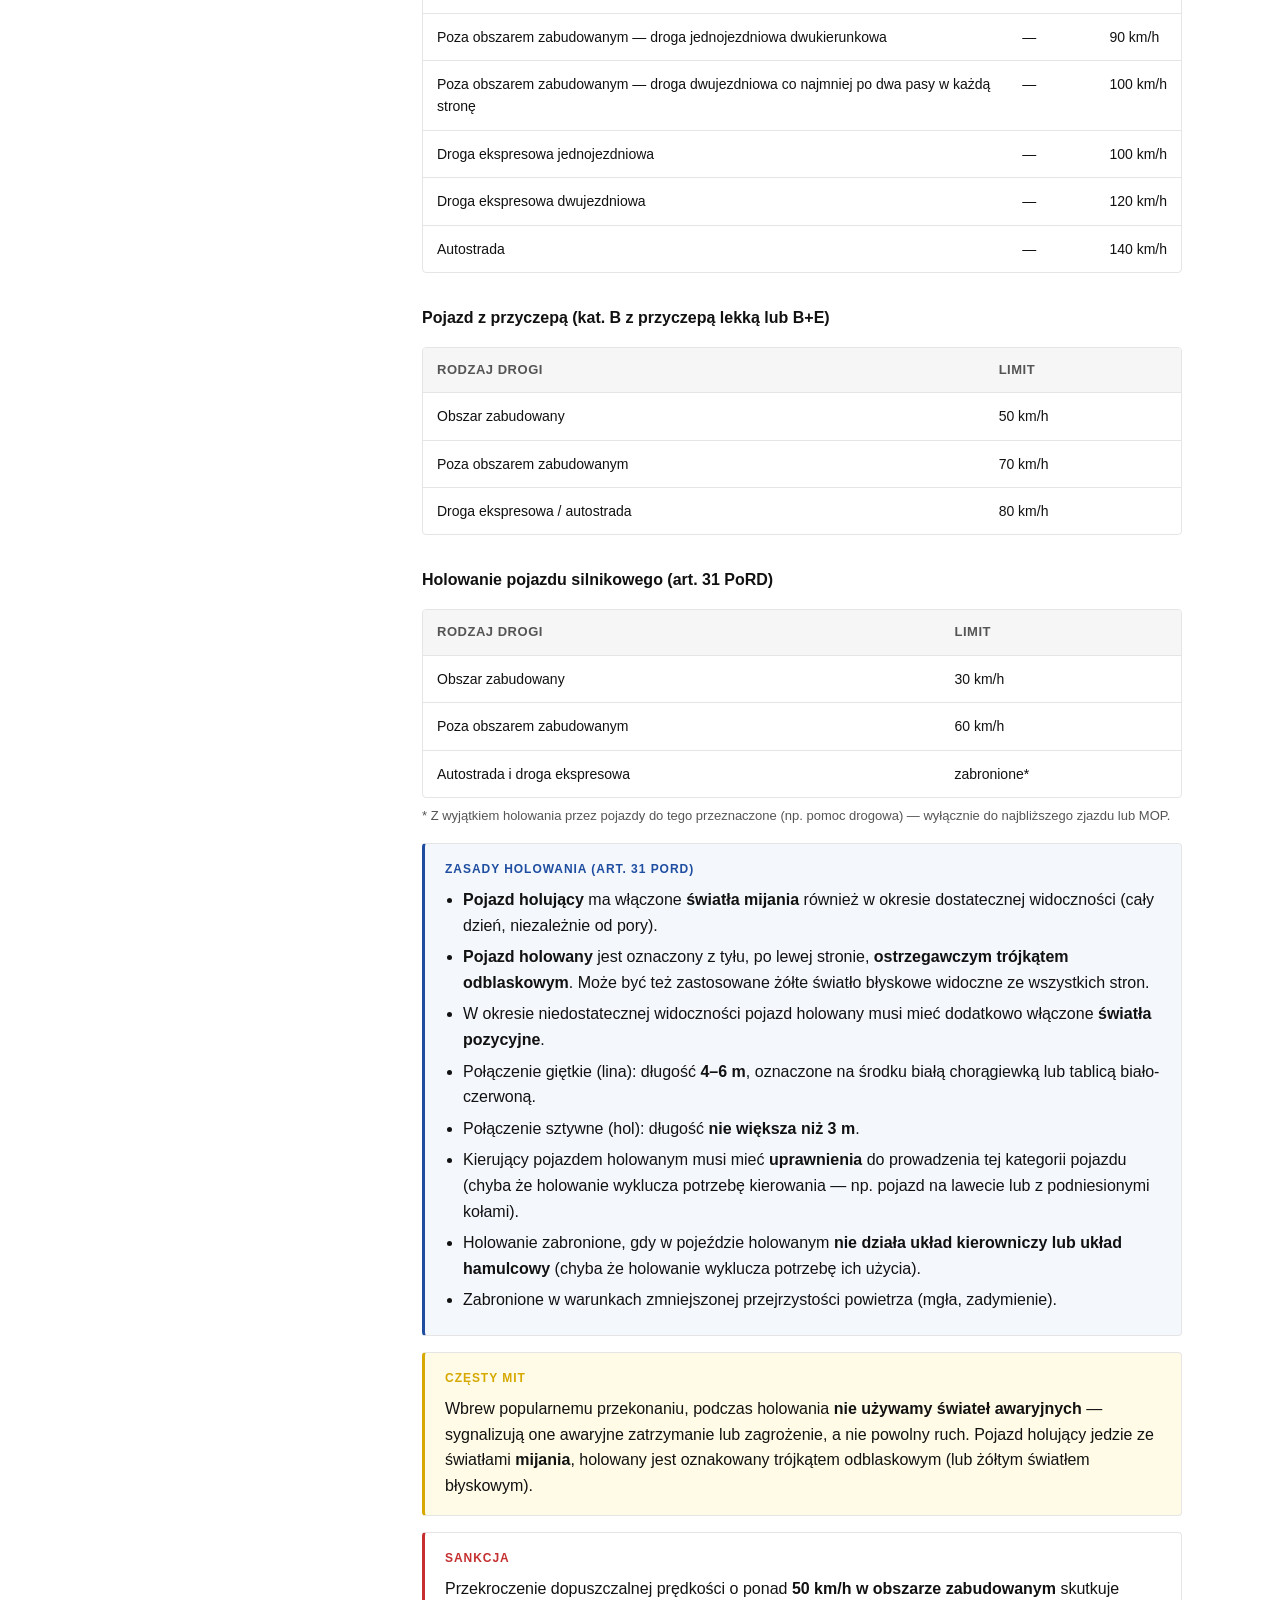
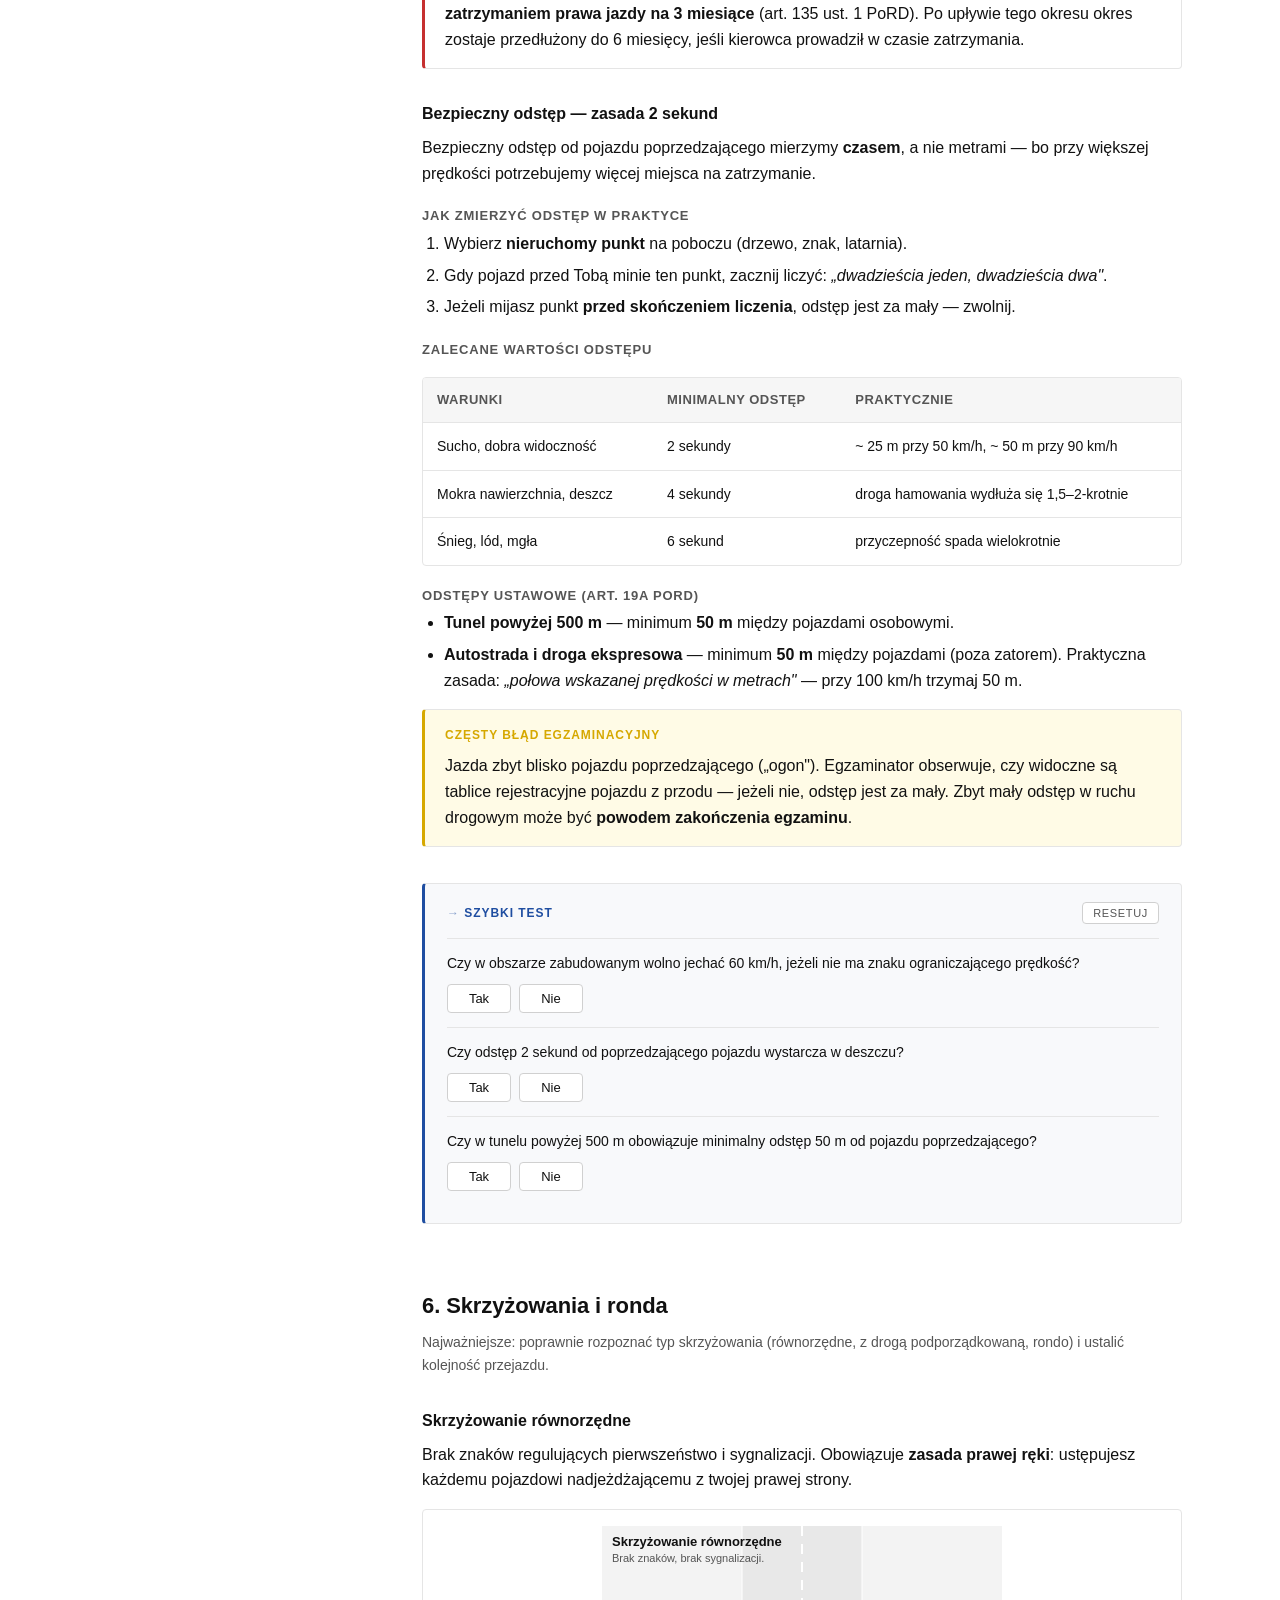
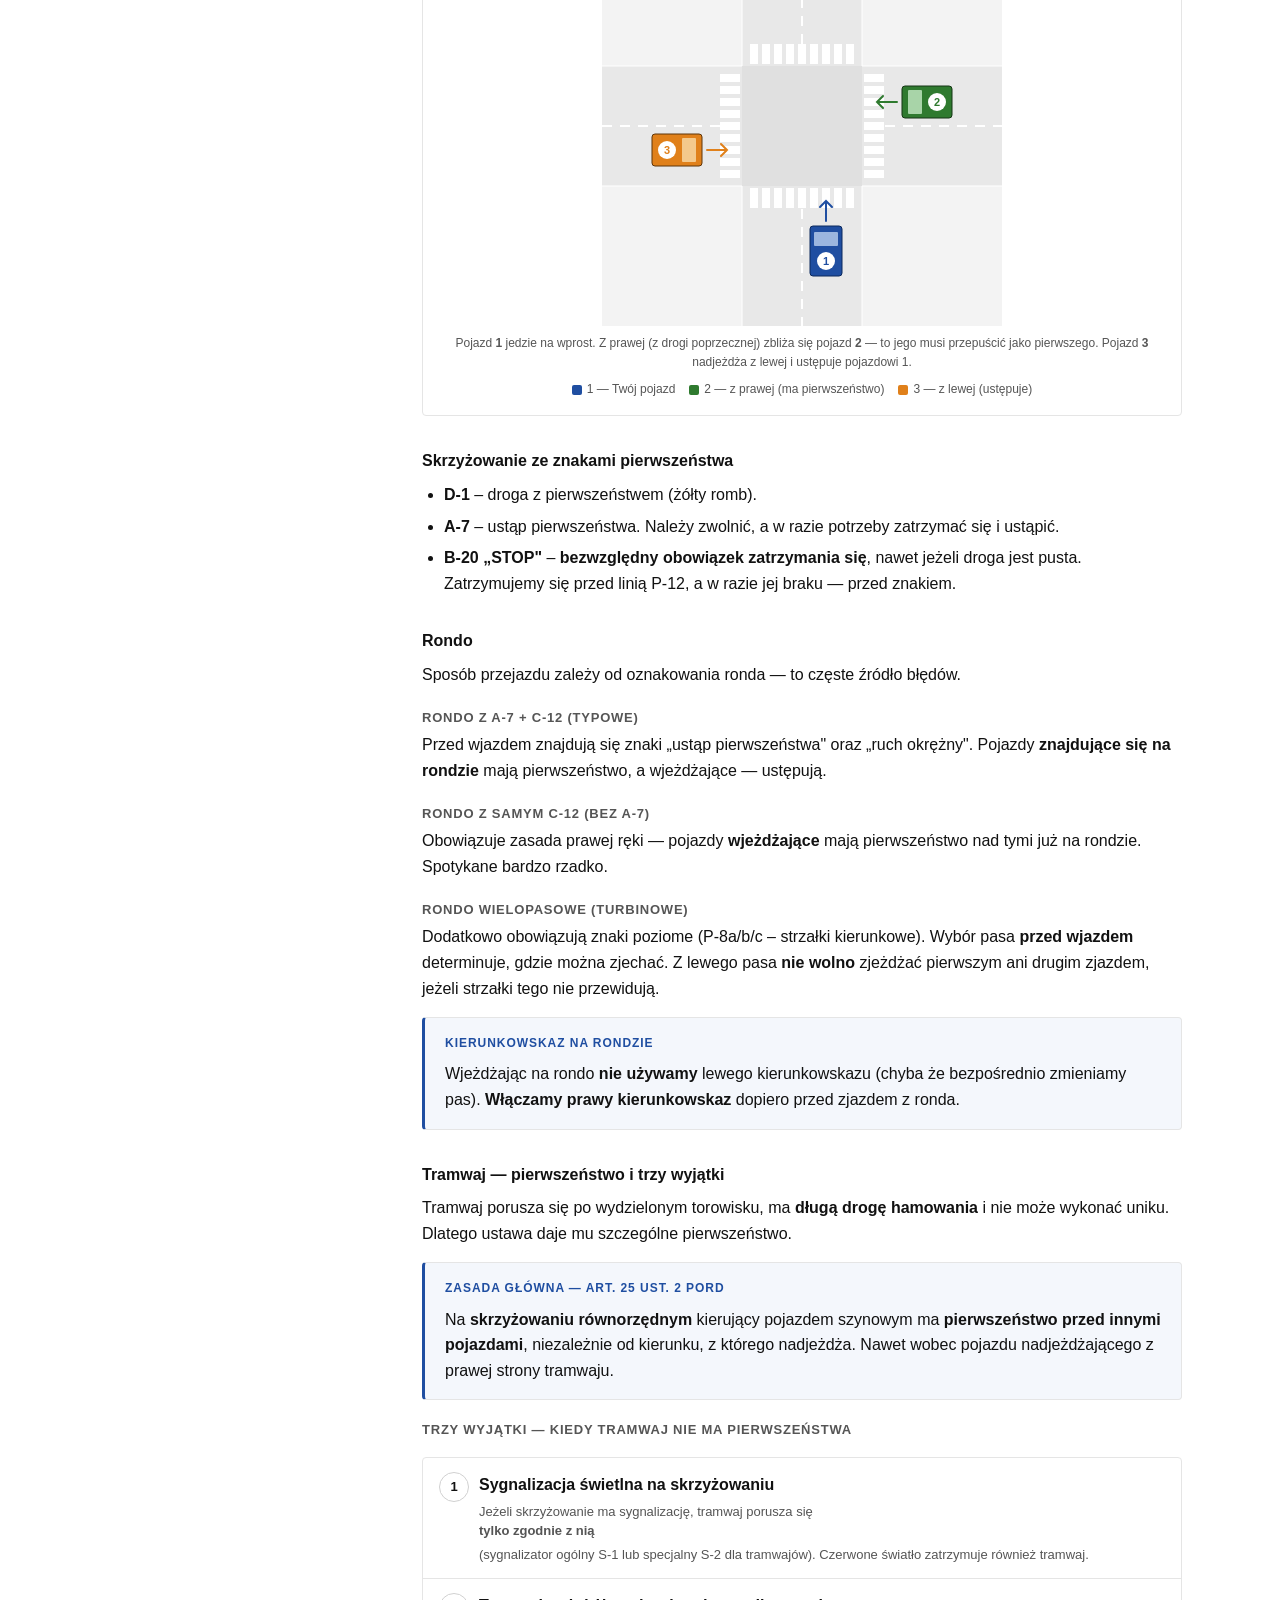
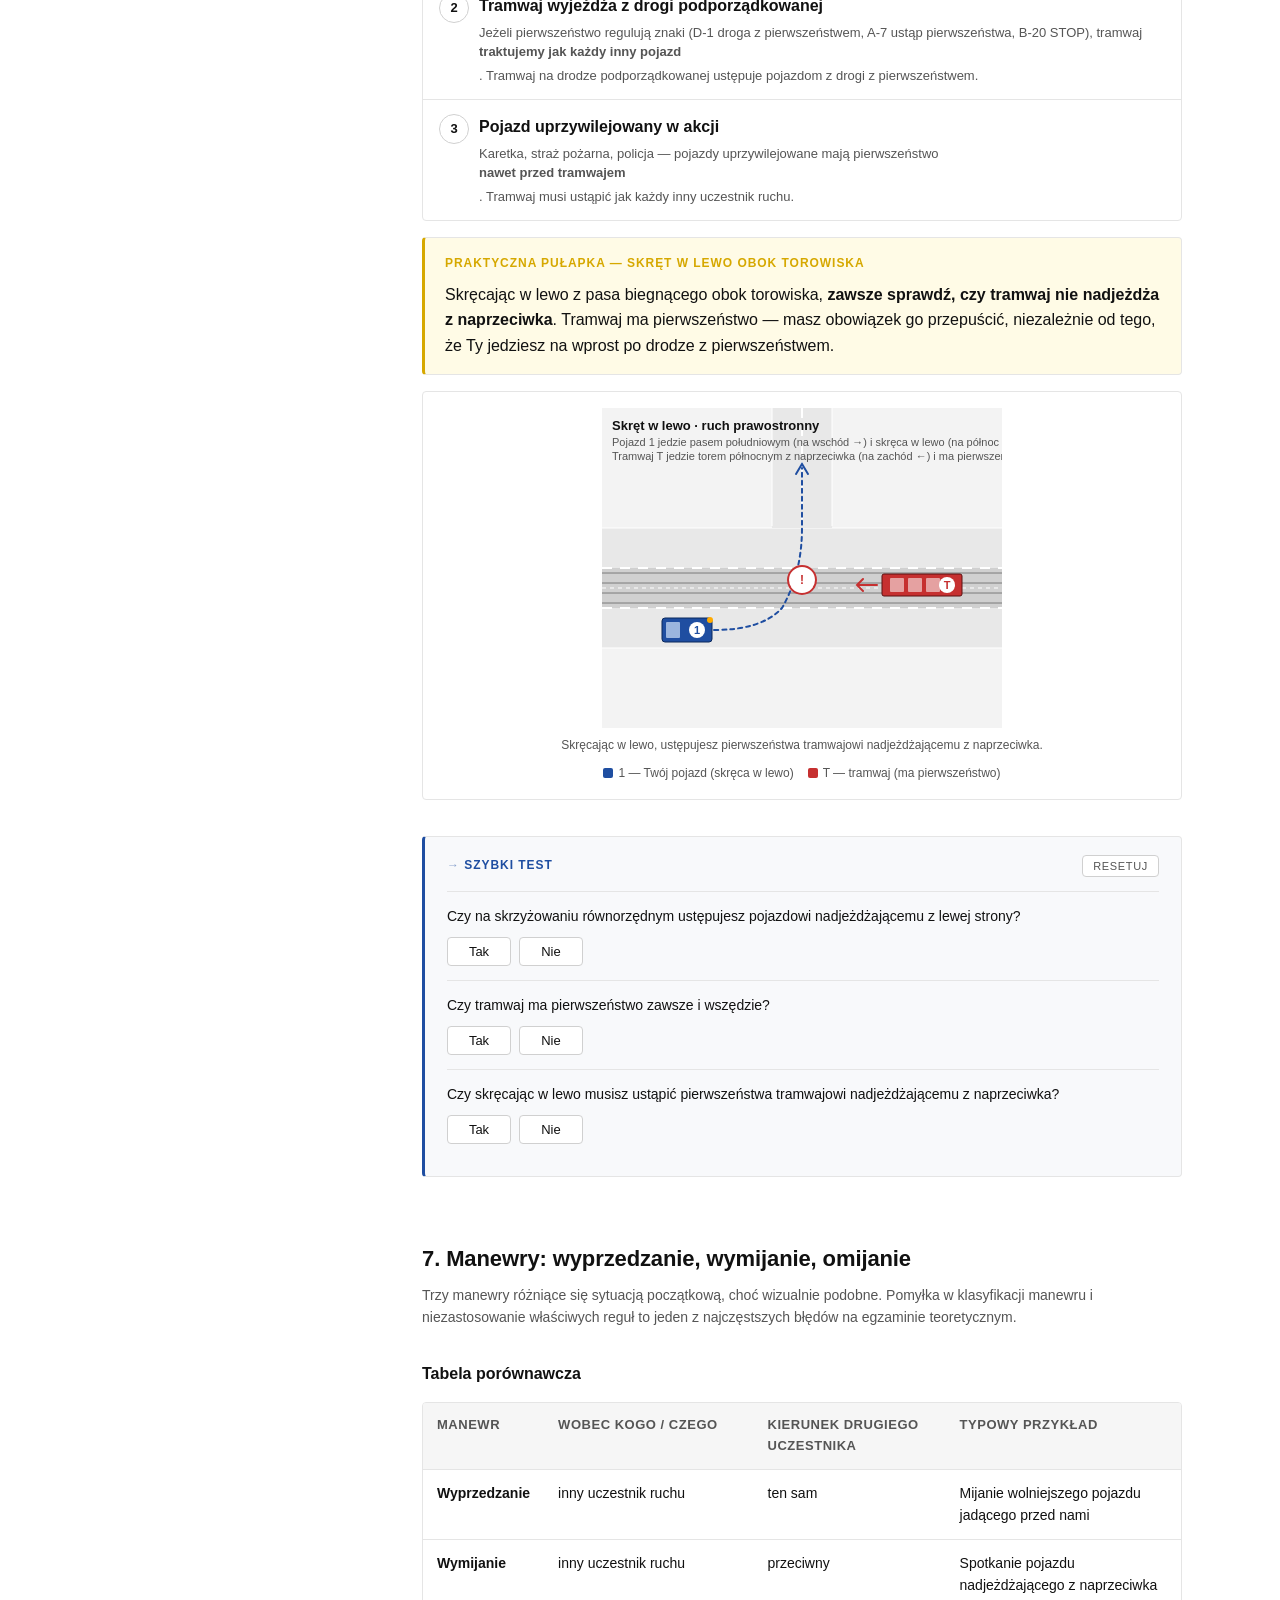
==== commit 3496a82a: "New donation options added" ====
--- a/index.html
+++ b/index.html
@@ -3,6 +3,7 @@
 <head>
   <meta charset="UTF-8" />
   <meta name="viewport" content="width=device-width, initial-scale=1.0" />
+  <meta name="color-scheme" content="light dark" />
   <title>Teoria Prawa Jazdy — Kategoria B</title>
   <meta name="description" content="Kompendium wiedzy teoretycznej do egzaminu na prawo jazdy kategorii B w Polsce." />
   <link rel="stylesheet" href="css/style.css">
--- a/css/style.css
+++ b/css/style.css
@@ -16,6 +16,9 @@
    ============================================================= */
 
 /* 1. Zmienne kolorystyczne ----------------------------------- */
+/* Light Mode (domyślny) — wszystkie kolory tła/tekstów/komponentów
+   spięte w zmiennych CSS. Dark Mode w bloku @media niżej tylko
+   przesłania wartości; reguły komponentów pozostają wspólne. */
 :root {
   --bg: #ffffff;
   --text: #111111;
@@ -29,7 +32,82 @@
   --blue: #1f4ea1;
   --yellow: #d6a800;
   --green: #2f7a2f;
+
+  /* Komponenty: tła kart i banerów */
+  --card-info-bg: #f4f7fc;
+  --card-alert-bg: #fffbe6;
+  --quiz-bg: #f8f9fb;
+  --quiz-correct-bg: #ecf7ec;
+  --quiz-correct-text: #1e5e1e;
+  --quiz-wrong-bg: #fdeeee;
+  --quiz-wrong-text: #8b1f1f;
+  --banner-bg: #fcfcfc;
+  --btn-primary-bg: var(--text);
+  --btn-primary-text: var(--bg);
+  --btn-primary-hover-bg: #2a2a2a;
+  --btn-primary-hover-border: #2a2a2a;
+
+  /* Filtr stosowany do inline'owych schematów SVG (.svg-figure svg).
+     W Light Mode = brak; w Dark Mode invert+hue-rotate utrzymuje
+     hue (niebieski / czerwony / zielony) i odwraca jasność. */
+  --schematic-filter: none;
+
   --max-width: 760px;
+}
+
+/* Dark Mode — automatyczne przełączenie na podstawie ustawień systemu.
+   Brak JS, brak FOUC. Paleta: bardzo ciemne tło (#121212), jasnoszary
+   tekst (#e0e0e0), subtelne ramki (#2d2d2d), nieco jaśniejsze sekcje
+   (#1e1e1e). Akcenty rozjaśnione dla czytelności na ciemnym tle. */
+@media (prefers-color-scheme: dark) {
+  :root {
+    --bg: #121212;
+    --text: #e0e0e0;
+    --muted: #9a9a9a;
+    --border: #2d2d2d;
+    --border-strong: #3d3d3d;
+    --code-bg: #1e1e1e;
+    --highlight: #5a4a00;
+    --flash-bg: #3a3000;
+
+    /* Akcenty „drogowe" — rozjaśnione warianty */
+    --red: #ff6b6b;
+    --blue: #6ea8ff;
+    --yellow: #f0c84a;
+    --green: #6ec96e;
+
+    /* Tła kart – delikatne podbarwienie na bazie #1e1e1e */
+    --card-info-bg: #182230;
+    --card-alert-bg: #2a2410;
+    --quiz-bg: #1a1d24;
+    --quiz-correct-bg: #15291a;
+    --quiz-correct-text: #9ed79e;
+    --quiz-wrong-bg: #2a1717;
+    --quiz-wrong-text: #ff9b9b;
+    --banner-bg: #1a1a1a;
+
+    /* Przycisk wsparcia w Dark Mode — subtelniejszy, z ramką, nie raniący wzroku.
+       (Light: jasne tło z ciemnym tekstem; Dark: ciemnoszare tło + jasna ramka.) */
+    --btn-primary-bg: #2a2a2a;
+    --btn-primary-text: #f0f0f0;
+    --btn-primary-hover-bg: #3a3a3a;
+    --btn-primary-hover-border: #4a4a4a;
+
+    /* Schematy poglądowe (rysowane inline w HTML) — invert+hue-rotate
+       odwraca jasność (białe drogi → ciemne, czarny tekst → jasny),
+       a hue-rotate(180deg) anuluje przesunięcie hue, więc niebieskie
+       pojazdy zostają niebieskie, czerwone czerwone itd. */
+    --schematic-filter: invert(0.92) hue-rotate(180deg);
+  }
+
+  /* Oficjalne znaki drogowe (assets/signs/*.svg) muszą zachować ścisłe
+     kolory PoRD — opakowujemy je w jasne tło, żeby były czytelne na
+     ciemnej stronie bez zmiany pliku SVG. Tekst meta na tym jasnym
+     tle wymaga ciemnych kolorów (nie odziedziczonych z body). */
+  .sign-card { background: #f5f5f5; }
+  .sign-card .sign-name { color: #111; }
+  .sign-card .sign-code,
+  .sign-card .sign-desc { color: #555; }
 }
 
 * { box-sizing: border-box; }
@@ -126,7 +204,7 @@
 #support-banner {
   margin: 24px -8px 20px -8px;
   padding: 16px 14px;
-  background: #fcfcfc;
+  background: var(--banner-bg);
   border-top: 1px solid var(--border);
   text-align: center;
 }
@@ -142,9 +220,9 @@
   justify-content: center;
   gap: 7px;
   padding: 8px 14px;
-  background: var(--text);
-  color: var(--bg);
-  border: 1px solid var(--text);
+  background: var(--btn-primary-bg);
+  color: var(--btn-primary-text);
+  border: 1px solid var(--btn-primary-bg);
   border-radius: 4px;
   font-family: inherit;
   font-size: 13px;
@@ -155,8 +233,8 @@
 /* Wyłącz licznik z .sidebar a::before dla przycisku */
 #support-banner .btn-coffee::before { content: none; }
 #support-banner .btn-coffee:hover {
-  background: #2a2a2a;
-  border-color: #2a2a2a;
+  background: var(--btn-primary-hover-bg);
+  border-color: var(--btn-primary-hover-border);
 }
 #support-banner .btn-coffee:focus {
   outline: 2px solid var(--text);
@@ -275,9 +353,9 @@
 
 .card.note { background: var(--code-bg); }
 .card.warn { border-left: 3px solid var(--red); }
-.card.info { border-left: 3px solid var(--blue); background: #f4f7fc; }
+.card.info { border-left: 3px solid var(--blue); background: var(--card-info-bg); }
 .card.tip  { border-left: 3px solid var(--green); }
-.card.alert { border-left: 3px solid var(--yellow); background: #fffbe6; }
+.card.alert { border-left: 3px solid var(--yellow); background: var(--card-alert-bg); }
 
 .card-title {
   font-size: 12px;
@@ -474,6 +552,11 @@
   height: auto;
   display: block;
   margin: 0 auto 8px;
+  /* W Light Mode: filter:none. W Dark Mode invert+hue-rotate odwraca
+     jasność kolorów (białe drogi → ciemne, czarny tekst → jasny),
+     a hue-rotate(180deg) anuluje przesunięcie odcienia tak, że niebieskie/
+     czerwone/zielone pojazdy zachowują swoje kolory semantyczne. */
+  filter: var(--schematic-filter);
 }
 
 .svg-caption { font-size: 12px; color: var(--muted); text-align: center; }
@@ -605,7 +688,7 @@
   border-radius: 4px;
   padding: 18px 22px;
   margin: 36px 0 16px;
-  background: #f8f9fb;
+  background: var(--quiz-bg);
 }
 
 .quick-quiz-header {
@@ -673,8 +756,8 @@
 }
 
 .quiz-feedback.shown { display: block; }
-.quiz-feedback.correct { background: #ecf7ec; color: #1e5e1e; border-left: 3px solid var(--green); }
-.quiz-feedback.wrong   { background: #fdeeee; color: #8b1f1f; border-left: 3px solid var(--red); }
+.quiz-feedback.correct { background: var(--quiz-correct-bg); color: var(--quiz-correct-text); border-left: 3px solid var(--green); }
+.quiz-feedback.wrong   { background: var(--quiz-wrong-bg); color: var(--quiz-wrong-text); border-left: 3px solid var(--red); }
 
 /* Footer strony (poza <main>) */
 .page-footer {
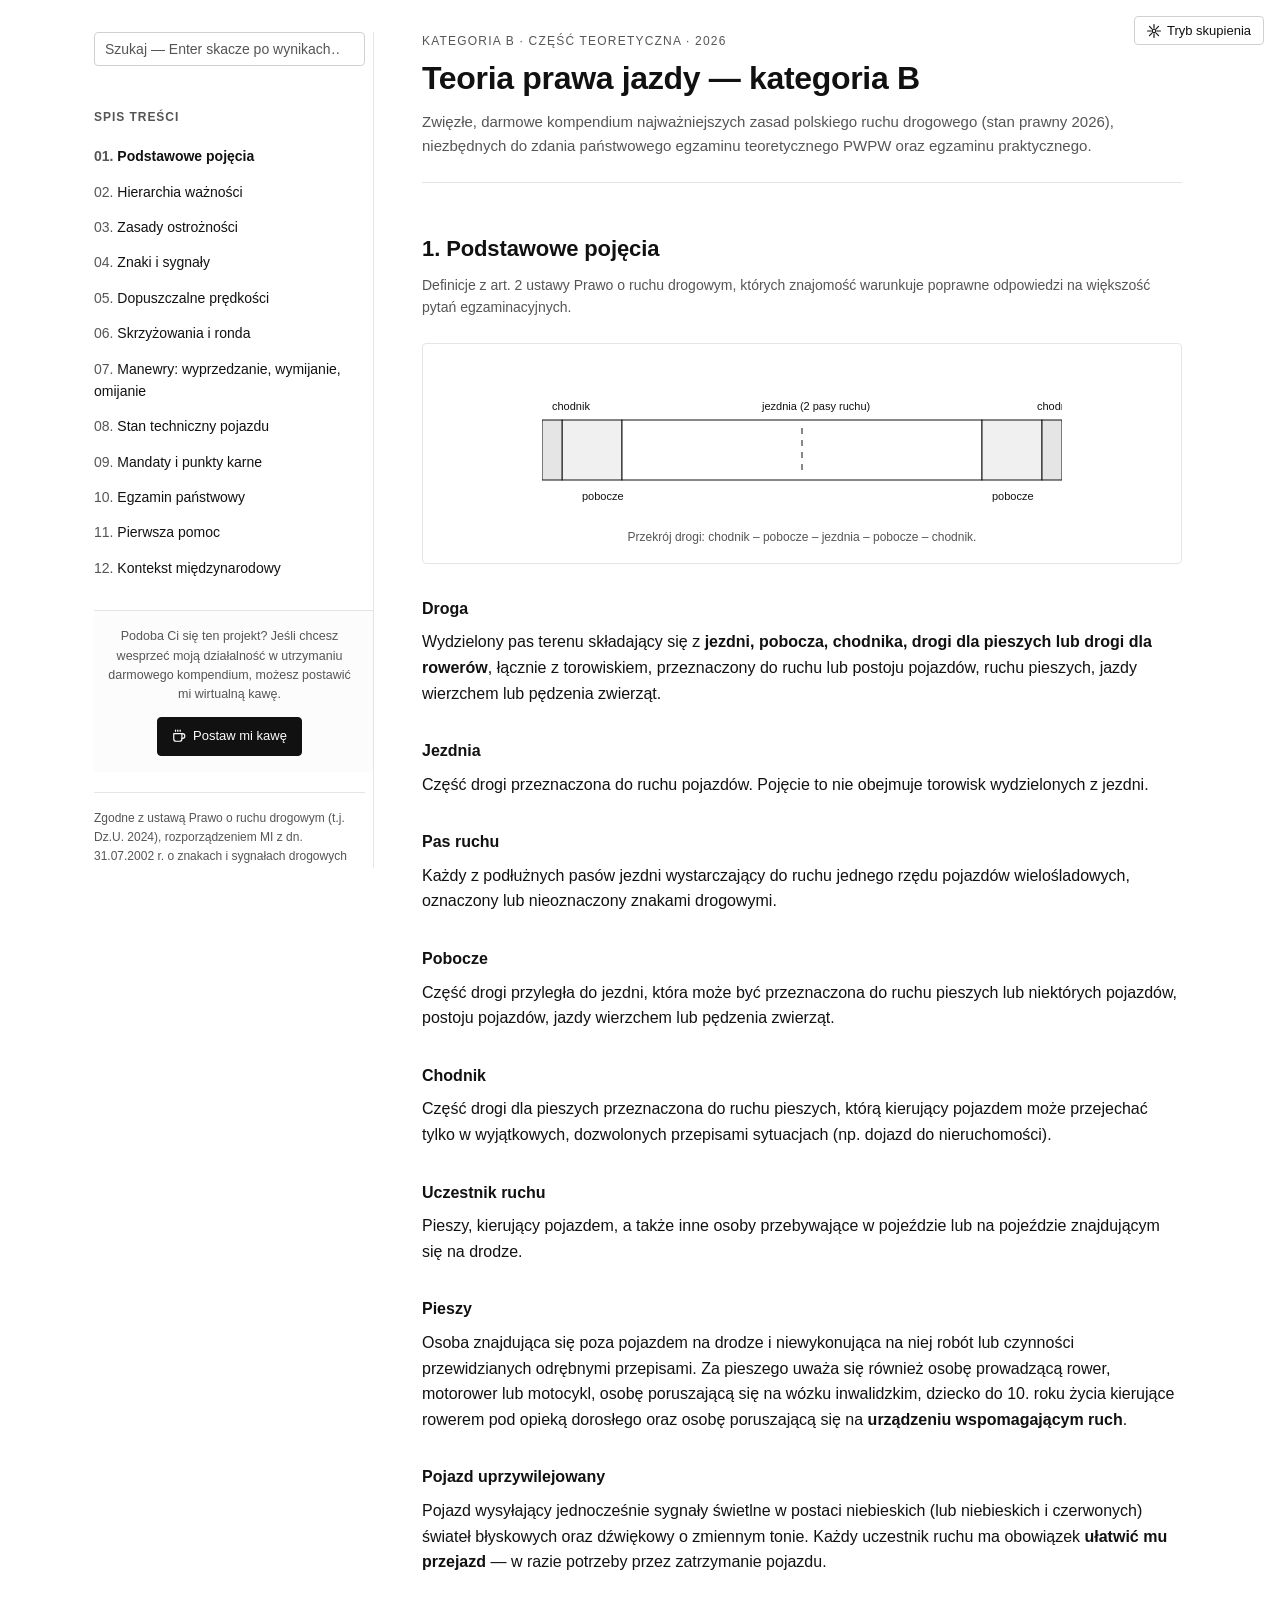
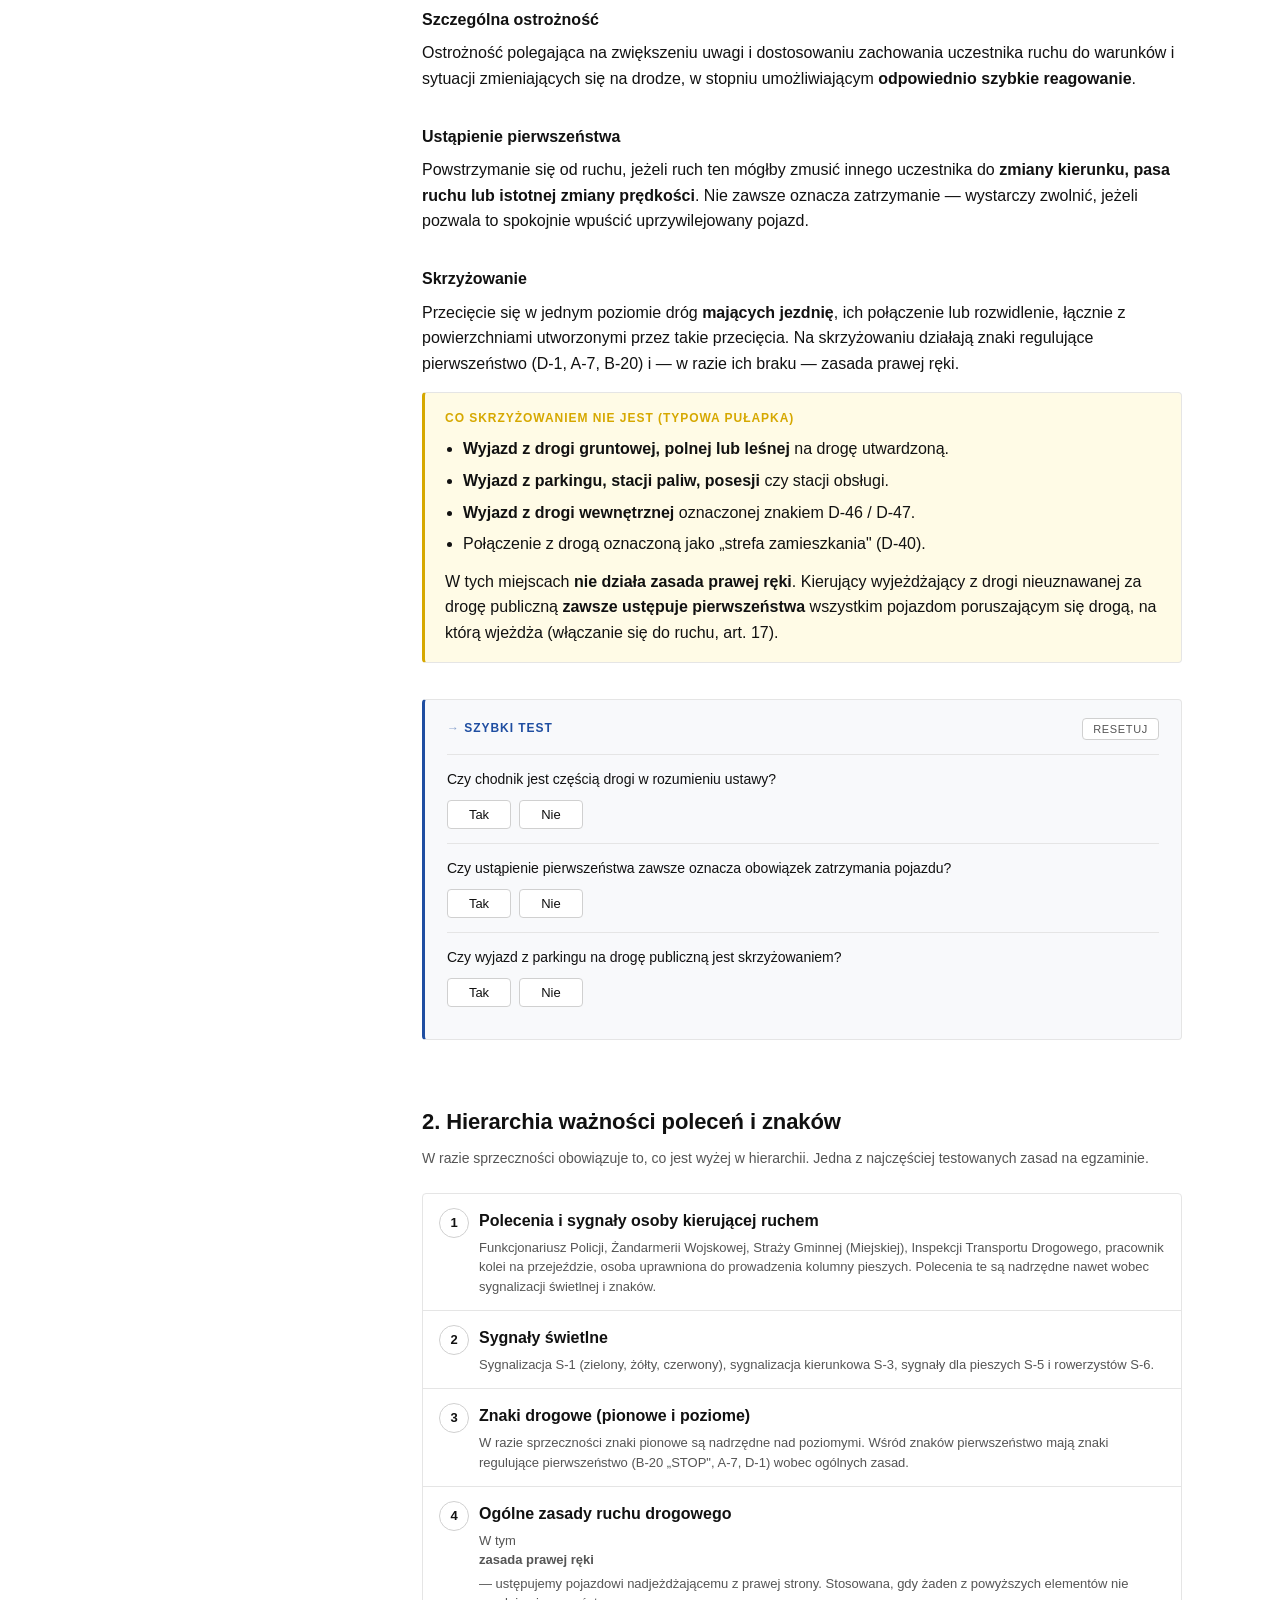
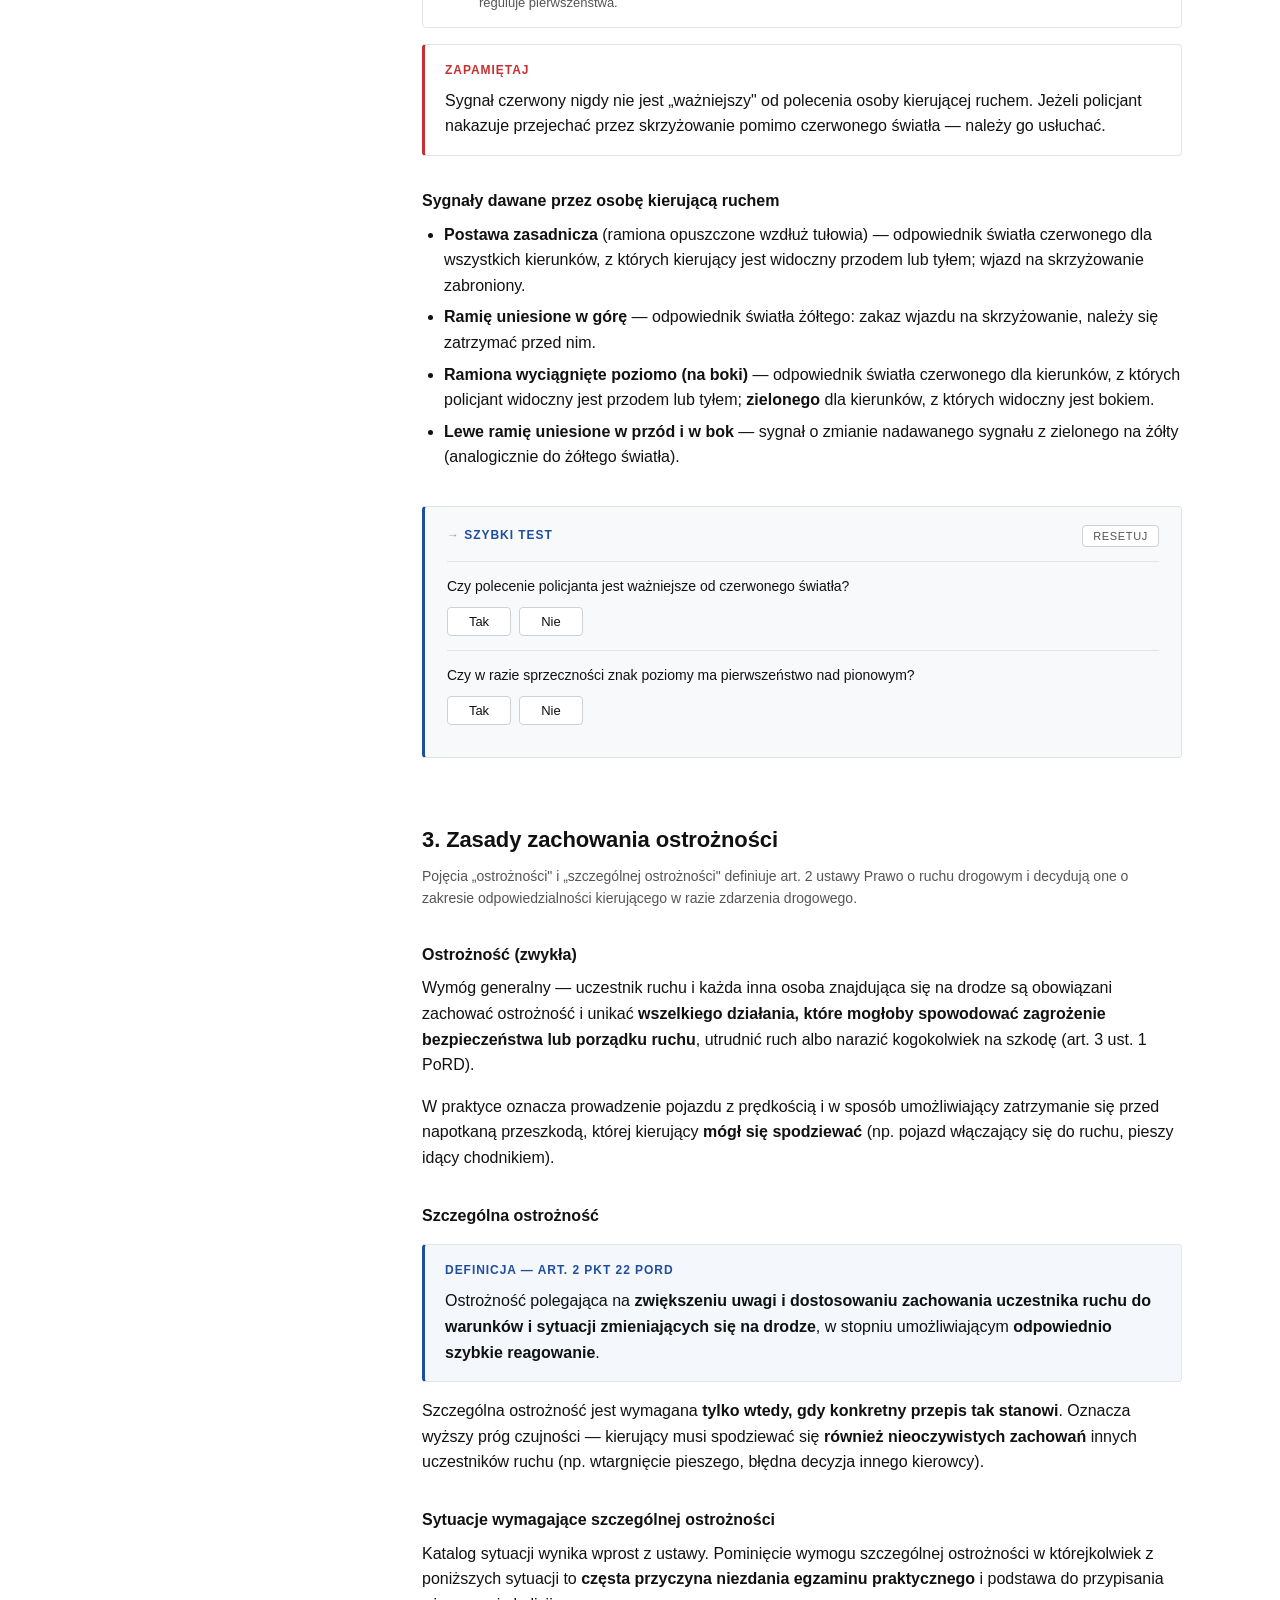
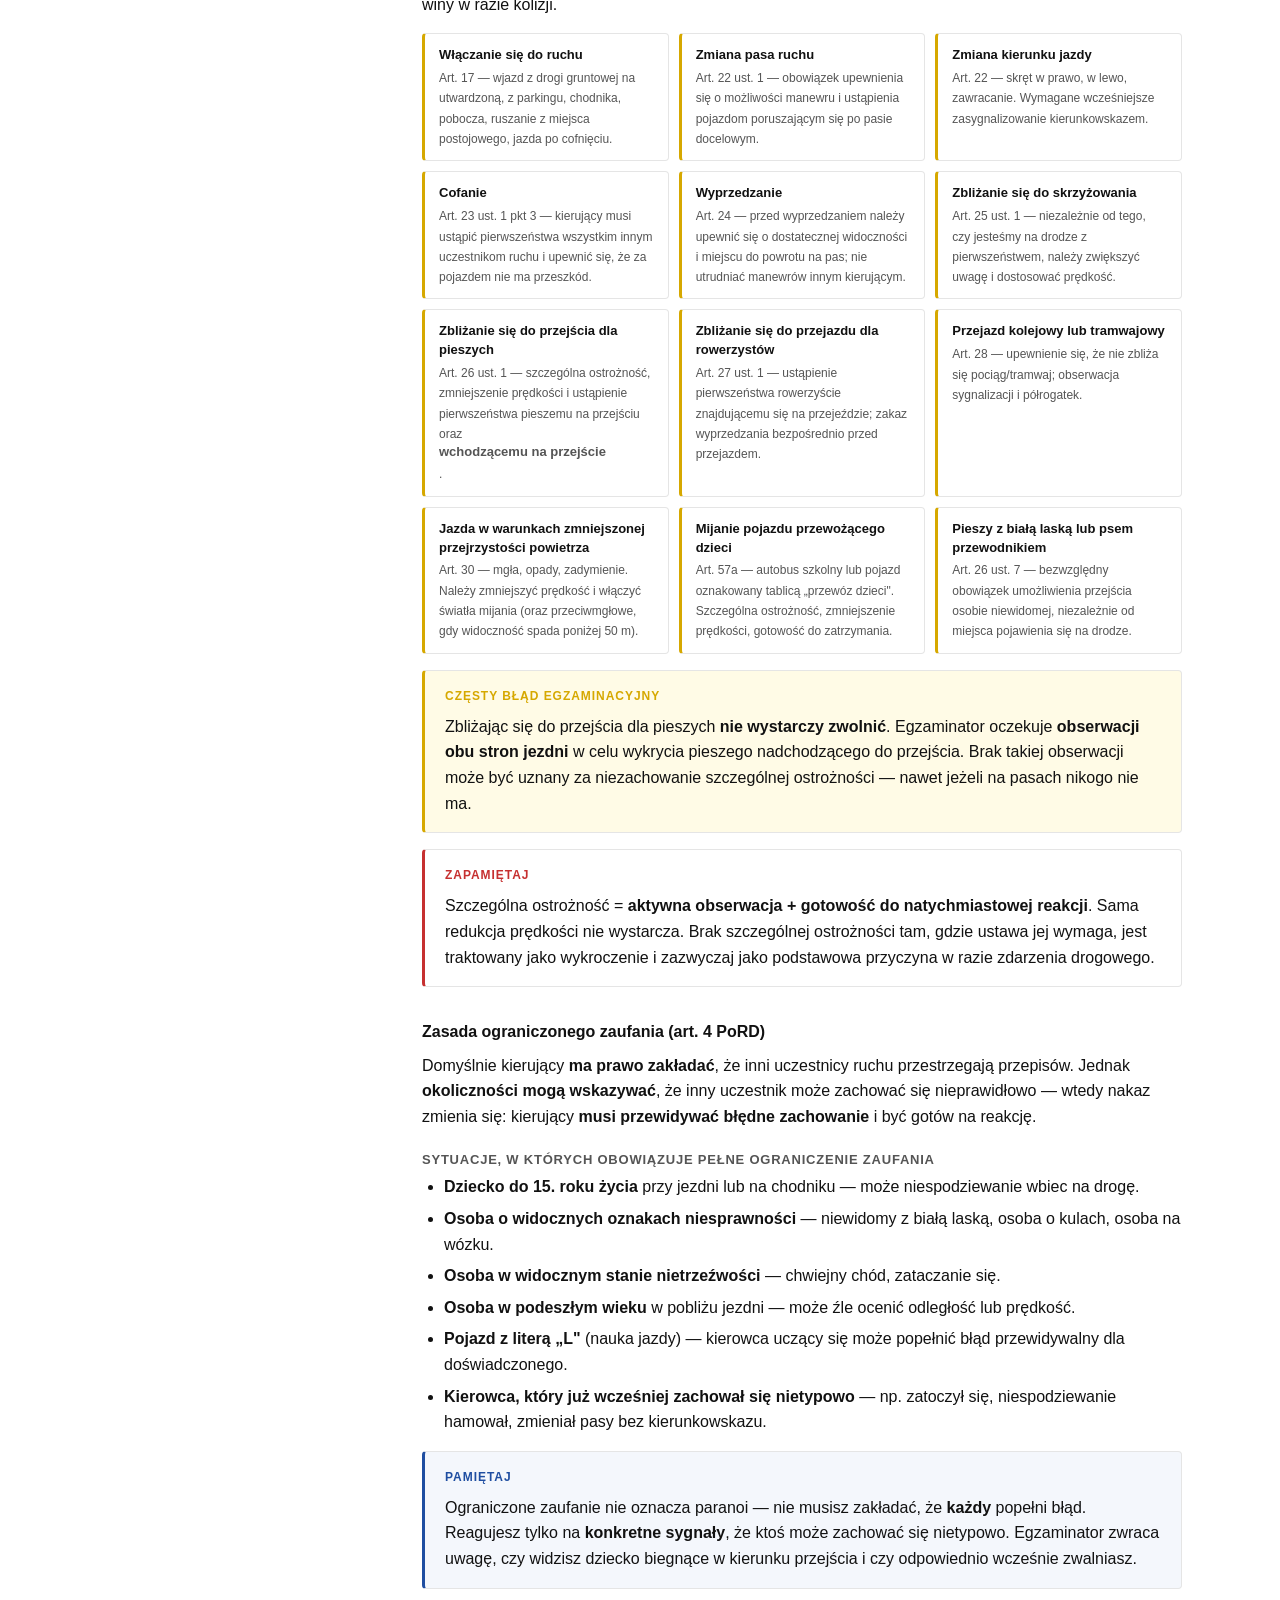
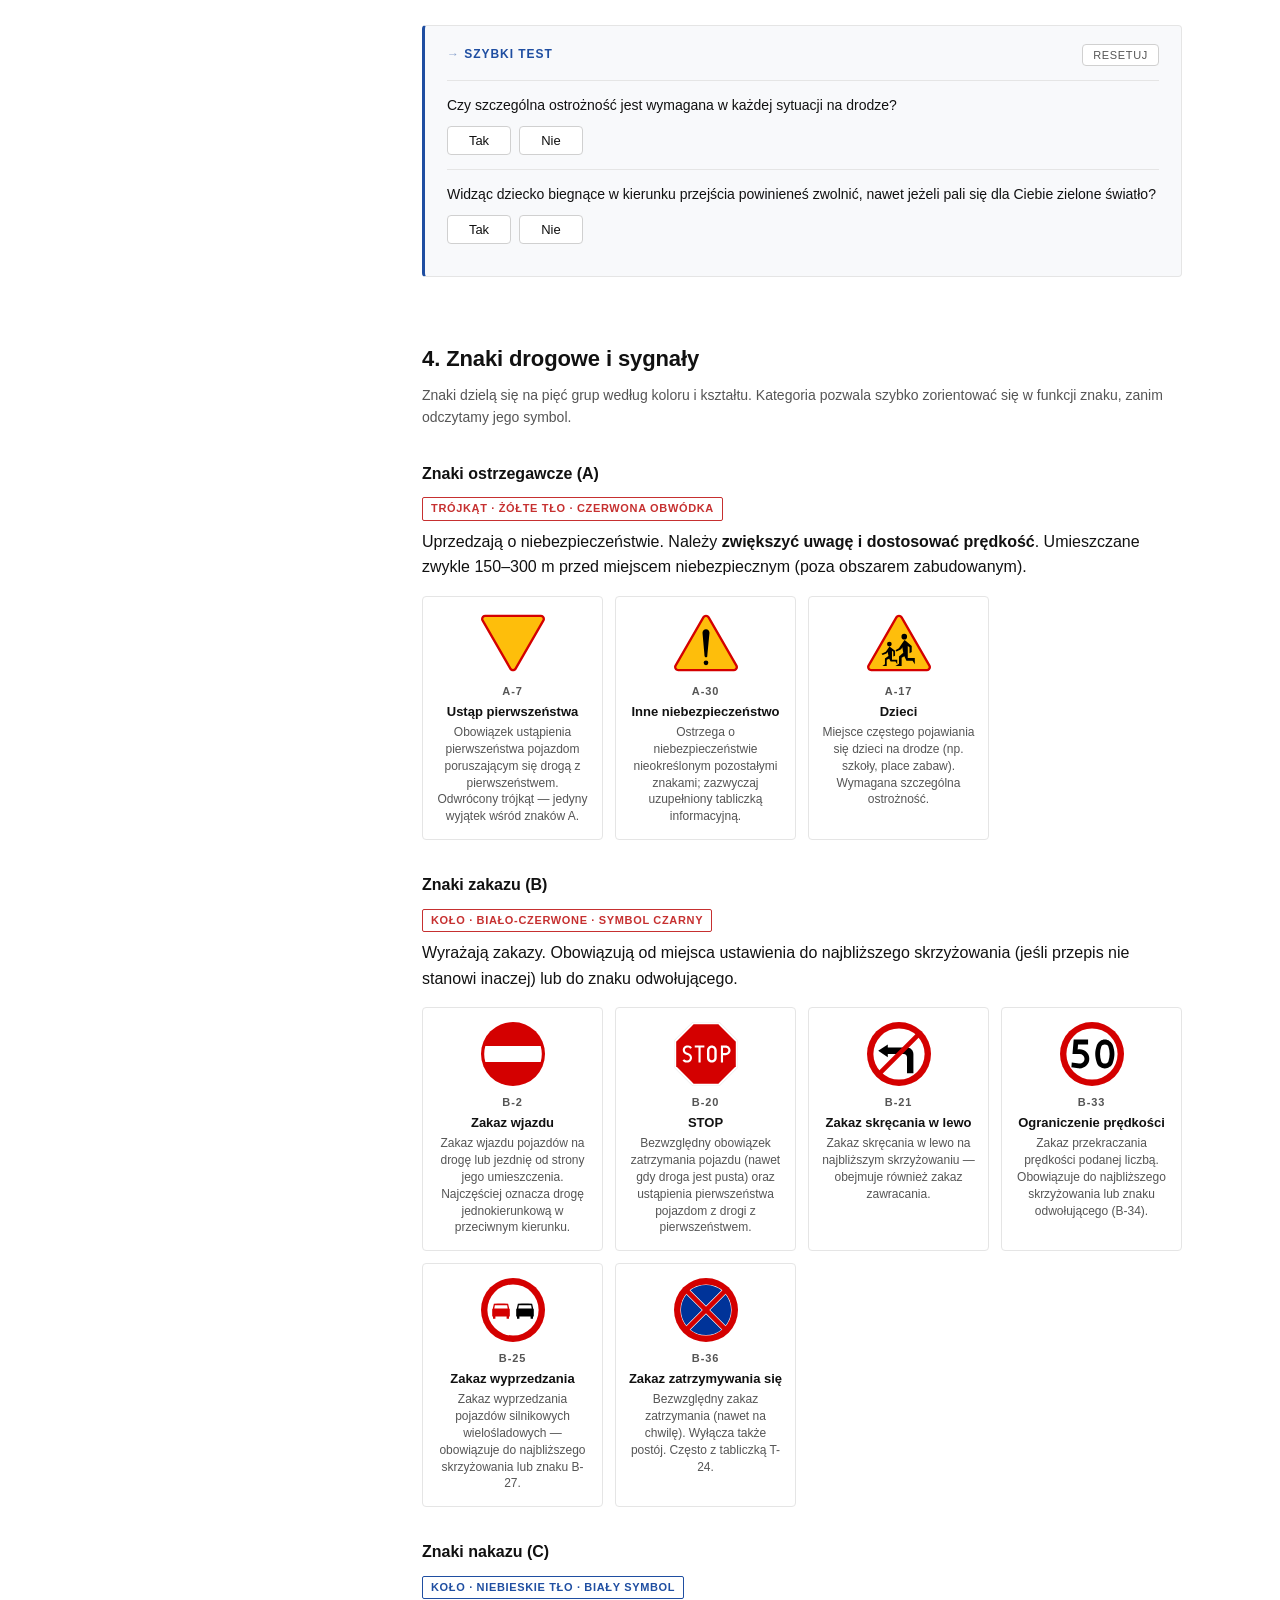
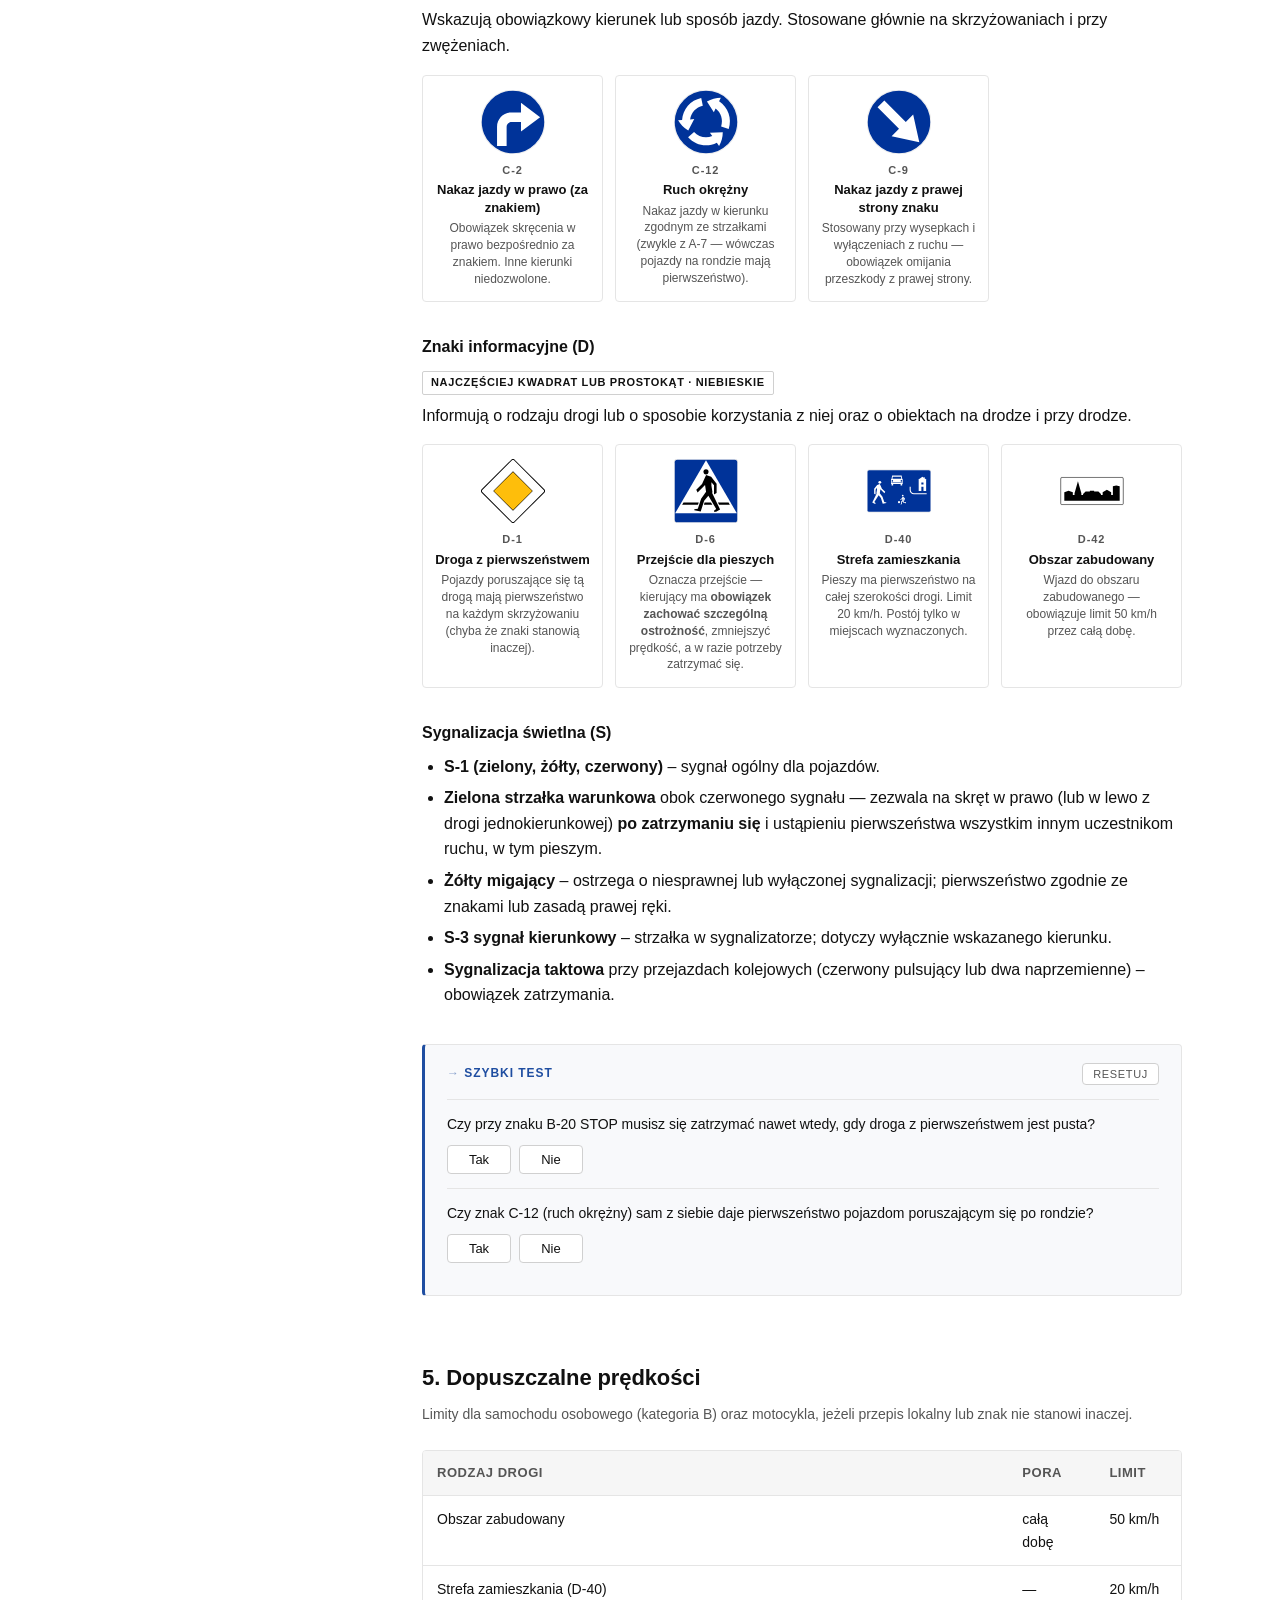
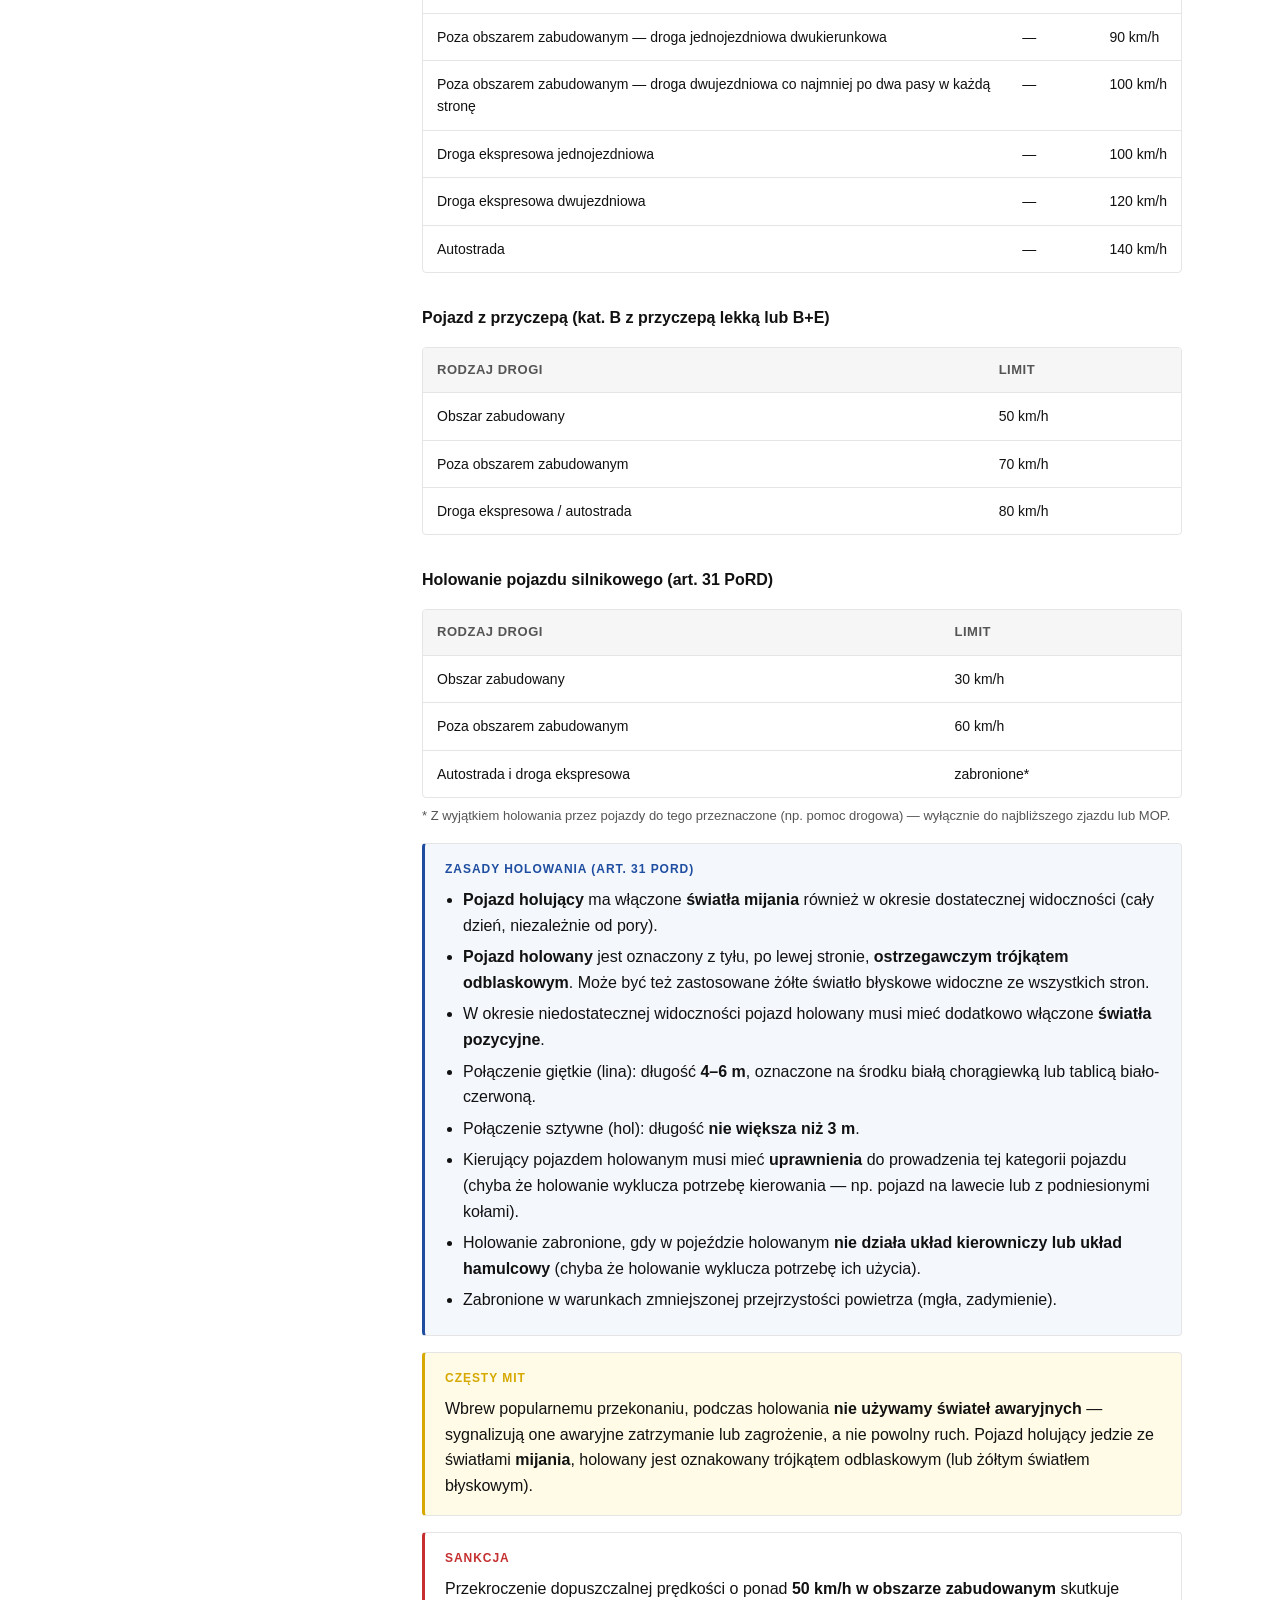
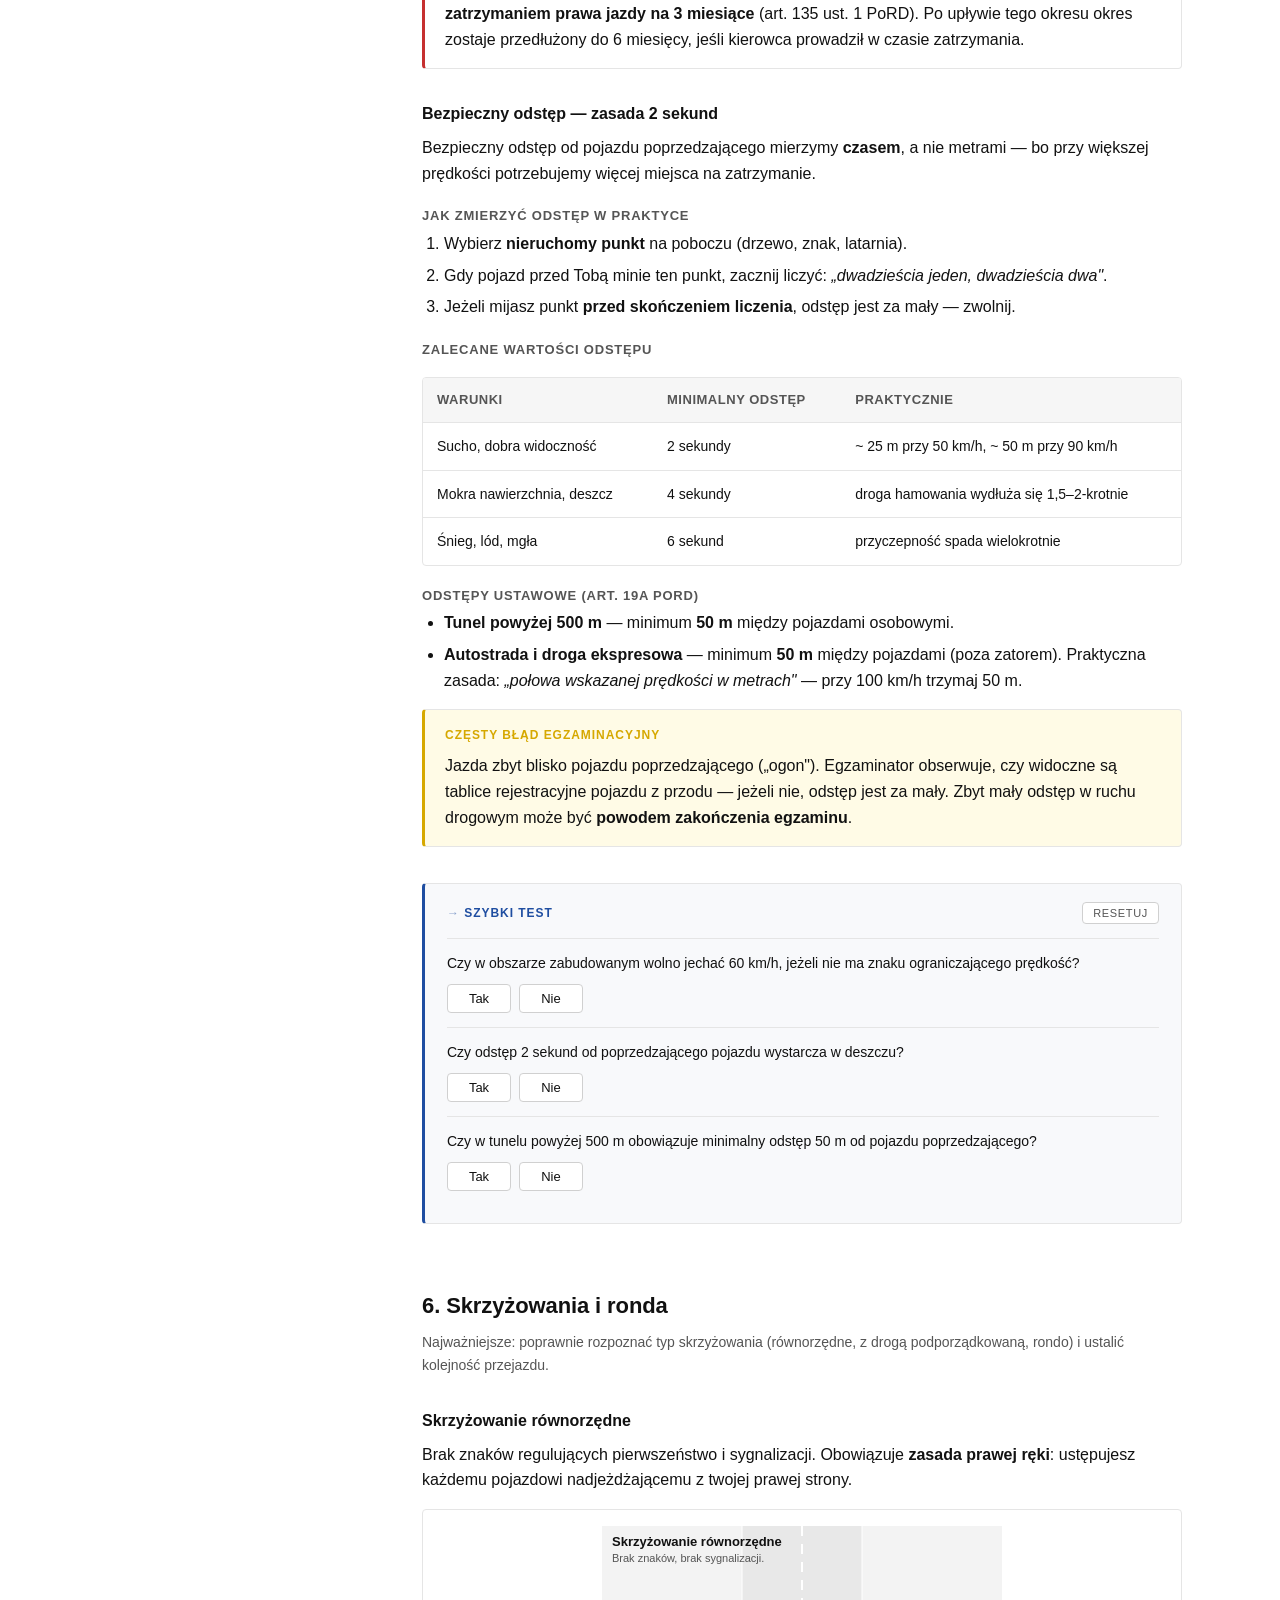
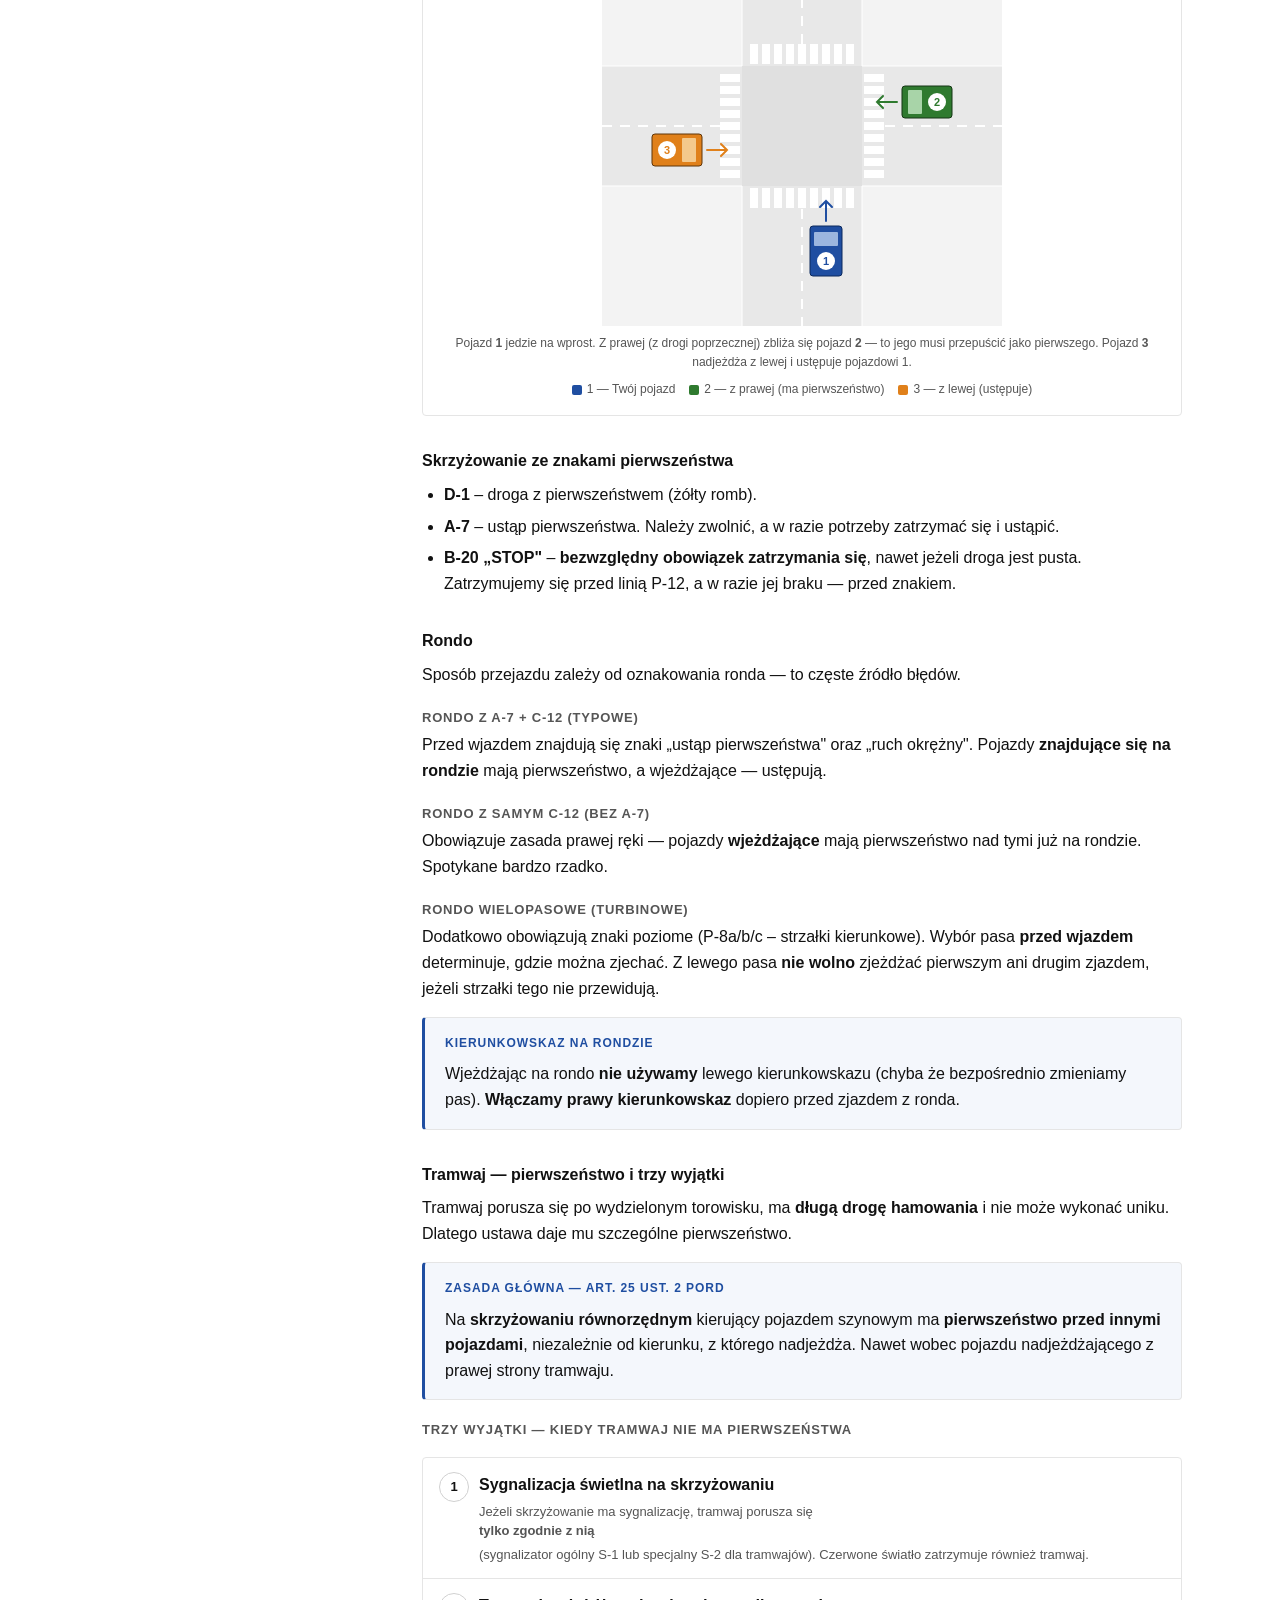
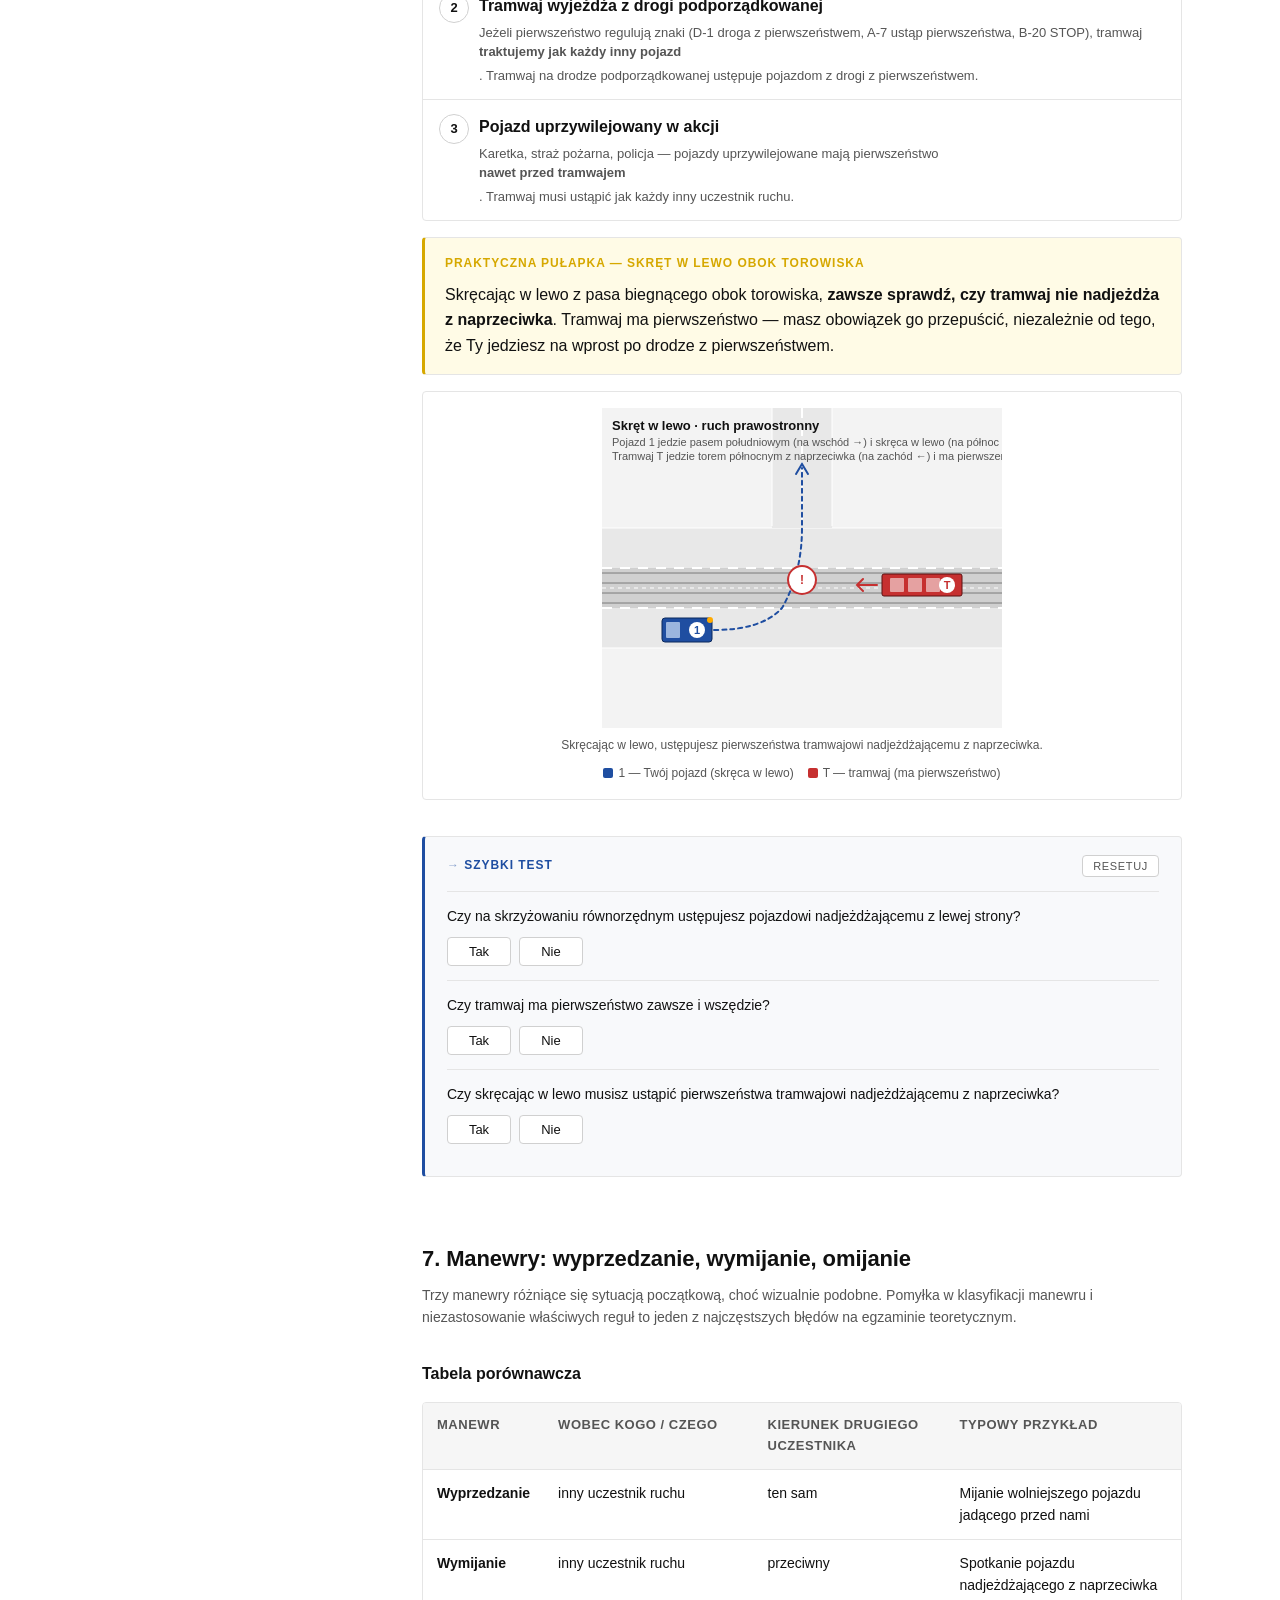
==== commit c09b70b3: "Sitemap and so on." ====
--- a/index.html
+++ b/index.html
@@ -4,9 +4,188 @@
   <meta charset="UTF-8" />
   <meta name="viewport" content="width=device-width, initial-scale=1.0" />
   <meta name="color-scheme" content="light dark" />
-  <title>Teoria Prawa Jazdy — Kategoria B</title>
-  <meta name="description" content="Kompendium wiedzy teoretycznej do egzaminu na prawo jazdy kategorii B w Polsce." />
+
+  <!-- SEO podstawowe -->
+  <title>Teoria Prawo Jazdy Kat. B 2026 – Darmowe Kompendium | teoriakatb.pl</title>
+  <meta name="description" content="Darmowe kompendium: teoria na prawo jazdy kategoria B, przepisy drogowe 2026, znaki, manewry, pierwsza pomoc. Wszystko do egzaminu teoretycznego PWPW." />
+  <meta name="keywords" content="teoria na prawo jazdy, kategoria B, przepisy drogowe 2026, prawo jazdy B, egzamin teoretyczny, znaki drogowe, pierwszeństwo, manewry, PWPW" />
+  <meta name="author" content="teoriakatb.pl" />
+  <meta name="robots" content="index, follow, max-snippet:-1, max-image-preview:large" />
+  <link rel="canonical" href="https://teoriakatb.pl/" />
+
+  <!-- Open Graph (Facebook, Discord, SMS, LinkedIn) -->
+  <meta property="og:type" content="website" />
+  <meta property="og:locale" content="pl_PL" />
+  <meta property="og:site_name" content="teoriakatb.pl" />
+  <meta property="og:title" content="Teoria Prawo Jazdy Kat. B 2026 – Darmowe Kompendium" />
+  <meta property="og:description" content="Darmowe, przejrzyste kompendium teorii prawa jazdy kat. B na 2026 rok: znaki, manewry, pierwszeństwo, mandaty, pierwsza pomoc." />
+  <meta property="og:url" content="https://teoriakatb.pl/" />
+  <meta property="og:image" content="https://teoriakatb.pl/assets/og-image.png" />
+  <meta property="og:image:type" content="image/png" />
+  <meta property="og:image:width" content="1200" />
+  <meta property="og:image:height" content="630" />
+  <meta property="og:image:alt" content="teoriakatb.pl — kompendium teorii prawa jazdy kategoria B" />
+
+  <!-- Twitter / X — summary_large_image dla pełnej karty z obrazkiem -->
+  <meta name="twitter:card" content="summary_large_image" />
+  <meta name="twitter:title" content="Teoria Prawo Jazdy Kat. B 2026 – Darmowe Kompendium" />
+  <meta name="twitter:description" content="Darmowe kompendium teorii prawa jazdy kat. B 2026 — znaki, manewry, pierwszeństwo, mandaty, pierwsza pomoc." />
+  <meta name="twitter:image" content="https://teoriakatb.pl/assets/og-image.png" />
+  <meta name="twitter:image:alt" content="teoriakatb.pl — kompendium teorii prawa jazdy kategoria B" />
+
+  <!-- Favicon (SVG) -->
+  <link rel="icon" type="image/svg+xml" href="favicon.svg" />
+
   <link rel="stylesheet" href="css/style.css">
+
+  <!-- Schema.org: WebSite + EducationalOrganization (rich-result eligible) -->
+  <script type="application/ld+json">
+  {
+    "@context": "https://schema.org",
+    "@graph": [
+      {
+        "@type": "WebSite",
+        "@id": "https://teoriakatb.pl/#website",
+        "url": "https://teoriakatb.pl/",
+        "name": "teoriakatb.pl",
+        "description": "Darmowe kompendium teorii prawa jazdy kategorii B (2026): znaki, manewry, pierwszeństwo, mandaty, pierwsza pomoc.",
+        "inLanguage": "pl-PL",
+        "potentialAction": {
+          "@type": "SearchAction",
+          "target": "https://teoriakatb.pl/?q={search_term_string}",
+          "query-input": "required name=search_term_string"
+        }
+      },
+      {
+        "@type": "EducationalOrganization",
+        "@id": "https://teoriakatb.pl/#org",
+        "name": "teoriakatb.pl",
+        "url": "https://teoriakatb.pl/",
+        "logo": "https://teoriakatb.pl/favicon.svg",
+        "description": "Otwarty serwis edukacyjny przygotowujący do państwowego egzaminu teoretycznego na prawo jazdy kategorii B w Polsce.",
+        "areaServed": "PL",
+        "knowsLanguage": "pl",
+        "educationalCredentialAwarded": "Przygotowanie do egzaminu teoretycznego PWPW na kat. B"
+      },
+      {
+        "@type": "WebPage",
+        "@id": "https://teoriakatb.pl/#webpage",
+        "url": "https://teoriakatb.pl/",
+        "name": "Teoria Prawo Jazdy Kat. B 2026 – Darmowe Kompendium",
+        "isPartOf": { "@id": "https://teoriakatb.pl/#website" },
+        "about": { "@id": "https://teoriakatb.pl/#org" },
+        "inLanguage": "pl-PL",
+        "datePublished": "2025-01-01",
+        "dateModified": "2026-05-10"
+      }
+    ]
+  }
+  </script>
+
+  <!-- Schema.org: Course — typ kwalifikujący się do rich results w Google
+       (FAQPage od 2023 jest ograniczony do witryn gov/health, więc Course
+       to drugi filar widoczności w SERP-ach). -->
+  <script type="application/ld+json">
+  {
+    "@context": "https://schema.org",
+    "@type": "Course",
+    "@id": "https://teoriakatb.pl/#course",
+    "name": "Teoria prawa jazdy — kategoria B (2026)",
+    "description": "Kompletny kurs przygotowujący do egzaminu teoretycznego PWPW na prawo jazdy kategorii B. Obejmuje przepisy ruchu drogowego, znaki, manewry, mandaty, pierwszą pomoc i typowe sytuacje egzaminacyjne. Stan prawny 2026.",
+    "url": "https://teoriakatb.pl/",
+    "inLanguage": "pl-PL",
+    "educationalLevel": "Początkujący",
+    "teaches": [
+      "Przepisy polskiego ruchu drogowego",
+      "Znaki i sygnały drogowe",
+      "Pierwszeństwo na skrzyżowaniach i rondach",
+      "Manewry: wyprzedzanie, wymijanie, omijanie, zawracanie",
+      "Dopuszczalne prędkości i odstępy",
+      "Mandaty i system punktów karnych",
+      "Pierwsza pomoc na miejscu wypadku",
+      "Egzamin teoretyczny PWPW — struktura i strategia"
+    ],
+    "audience": {
+      "@type": "EducationalAudience",
+      "educationalRole": "Kandydaci na kierowców kat. B"
+    },
+    "provider": {
+      "@id": "https://teoriakatb.pl/#org"
+    },
+    "offers": {
+      "@type": "Offer",
+      "price": "0",
+      "priceCurrency": "PLN",
+      "category": "Free",
+      "availability": "https://schema.org/InStock",
+      "url": "https://teoriakatb.pl/"
+    },
+    "hasCourseInstance": {
+      "@type": "CourseInstance",
+      "courseMode": "online",
+      "courseWorkload": "PT4H",
+      "inLanguage": "pl-PL"
+    }
+  }
+  </script>
+
+  <!-- Schema.org: FAQPage — najczęstsze pytania o egzamin teoretyczny kat. B -->
+  <script type="application/ld+json">
+  {
+    "@context": "https://schema.org",
+    "@type": "FAQPage",
+    "mainEntity": [
+      {
+        "@type": "Question",
+        "name": "Ile pytań jest na egzaminie teoretycznym na prawo jazdy kategorii B?",
+        "acceptedAnswer": {
+          "@type": "Answer",
+          "text": "Egzamin teoretyczny składa się z 32 pytań: 20 pytań z wiedzy podstawowej i 12 pytań specjalistycznych dla kat. B. Limit czasu wynosi 25 minut. Aby zdać, trzeba uzyskać co najmniej 68 z 74 punktów."
+        }
+      },
+      {
+        "@type": "Question",
+        "name": "Jakie są dopuszczalne prędkości w obszarze zabudowanym dla kat. B w 2026 r.?",
+        "acceptedAnswer": {
+          "@type": "Answer",
+          "text": "W obszarze zabudowanym samochód osobowy (kat. B) może jechać maksymalnie 50 km/h przez całą dobę. Poza obszarem zabudowanym: 90 km/h, na drodze ekspresowej dwujezdniowej 120 km/h, a na autostradzie 140 km/h."
+        }
+      },
+      {
+        "@type": "Question",
+        "name": "Kto ma pierwszeństwo na skrzyżowaniu równorzędnym?",
+        "acceptedAnswer": {
+          "@type": "Answer",
+          "text": "Na skrzyżowaniu równorzędnym (bez znaków pierwszeństwa i sygnalizacji) obowiązuje zasada prawej ręki: ustępujemy pierwszeństwa pojazdowi nadjeżdżającemu z prawej strony."
+        }
+      },
+      {
+        "@type": "Question",
+        "name": "Czy podczas holowania można mieć włączone światła awaryjne?",
+        "acceptedAnswer": {
+          "@type": "Answer",
+          "text": "Nie. Podczas holowania pojazd holujący jedzie z włączonymi światłami mijania, a holowany ma z tyłu trójkąt odblaskowy. Świateł awaryjnych nie używa się do oznaczenia holowania (art. 31 PoRD)."
+        }
+      },
+      {
+        "@type": "Question",
+        "name": "Po ilu punktach karnych traci się prawo jazdy kategorii B?",
+        "acceptedAnswer": {
+          "@type": "Answer",
+          "text": "Kierowca z prawem jazdy posiadanym dłużej niż rok traci uprawnienia po przekroczeniu 24 punktów karnych. W okresie próbnym (pierwszy rok po egzaminie) limit wynosi 20 punktów."
+        }
+      },
+      {
+        "@type": "Question",
+        "name": "Kiedy tramwaj nie ma pierwszeństwa?",
+        "acceptedAnswer": {
+          "@type": "Answer",
+          "text": "Tramwaj zwykle ma pierwszeństwo, ale są trzy wyjątki: (1) gdy znaki lub sygnalizacja stanowią inaczej, (2) na skrzyżowaniu, gdzie tramwaj wyjeżdża z drogi podporządkowanej, oraz (3) gdy tramwaj skręca, a inny pojazd jedzie na wprost zgodnie z sygnałem."
+        }
+      }
+    ]
+  }
+  </script>
 </head>
 <body>
 
@@ -49,7 +228,7 @@
       <!-- Baner wsparcia (donacja) — placeholder linku do podmiany na własny Ko-fi -->
       <section id="support-banner" aria-labelledby="support-banner-text">
         <p id="support-banner-text">Podoba Ci się ten projekt? Jeśli chcesz wesprzeć moją działalność w utrzymaniu darmowego kompendium, możesz postawić mi wirtualną kawę.</p>
-        <a class="btn-coffee" href="https://ko-fi.com/TWOJA_NAZWA" target="_blank" rel="noopener noreferrer">
+        <a class="btn-coffee" href="https://buycoffee.to/klucznik" target="_blank" rel="noopener noreferrer">
           <svg class="btn-coffee-icon" width="14" height="14" viewBox="0 0 24 24" fill="none" stroke="currentColor" stroke-width="2" stroke-linecap="round" stroke-linejoin="round" aria-hidden="true">
             <path d="M17 8h1a4 4 0 0 1 0 8h-1"/>
             <path d="M3 8h14v9a4 4 0 0 1-4 4H7a4 4 0 0 1-4-4V8z"/>
@@ -68,9 +247,9 @@
 
     <main class="content">
       <header class="header">
-        <div class="eyebrow">Kategoria B · Część teoretyczna</div>
-        <h1>Teoria prawa jazdy</h1>
-        <p>Zwięzłe kompendium najważniejszych zasad polskiego ruchu drogowego, niezbędnych do zdania państwowego egzaminu teoretycznego i praktycznego.</p>
+        <div class="eyebrow">Kategoria B · Część teoretyczna · 2026</div>
+        <h1>Teoria prawa jazdy — kategoria B</h1>
+        <p>Zwięzłe, darmowe kompendium najważniejszych zasad polskiego ruchu drogowego (stan prawny 2026), niezbędnych do zdania państwowego egzaminu teoretycznego PWPW oraz egzaminu praktycznego.</p>
       </header>
 
       <!-- 1. PODSTAWOWE POJĘCIA -->
@@ -365,7 +544,7 @@
 
         <div class="signs-grid">
           <div class="sign-card">
-            <img src="assets/signs/A-7.svg" alt="Znak A-7" loading="lazy" width="64" height="64">
+            <img src="assets/signs/A-7.svg" alt="Znak A-7 — Ustąp pierwszeństwa (odwrócony żółty trójkąt)" loading="lazy" width="64" height="64">
             <div class="sign-meta">
               <div class="sign-code">A-7</div>
               <div class="sign-name">Ustąp pierwszeństwa</div>
@@ -374,7 +553,7 @@
           </div>
 
           <div class="sign-card">
-            <img src="assets/signs/A-30.svg" alt="Znak A-30" loading="lazy" width="64" height="64">
+            <img src="assets/signs/A-30.svg" alt="Znak A-30 — Inne niebezpieczeństwo (znak ostrzegawczy)" loading="lazy" width="64" height="64">
             <div class="sign-meta">
               <div class="sign-code">A-30</div>
               <div class="sign-name">Inne niebezpieczeństwo</div>
@@ -383,7 +562,7 @@
           </div>
 
           <div class="sign-card">
-            <img src="assets/signs/A-17.svg" alt="Znak A-17" loading="lazy" width="64" height="64">
+            <img src="assets/signs/A-17.svg" alt="Znak A-17 — Dzieci (ostrzeżenie o szkole lub placu zabaw)" loading="lazy" width="64" height="64">
             <div class="sign-meta">
               <div class="sign-code">A-17</div>
               <div class="sign-name">Dzieci</div>
@@ -398,7 +577,7 @@
 
         <div class="signs-grid">
           <div class="sign-card">
-            <img src="assets/signs/B-2.svg" alt="Znak B-2" loading="lazy" width="64" height="64">
+            <img src="assets/signs/B-2.svg" alt="Znak B-2 — Zakaz wjazdu (czerwone koło z białym poziomym pasem)" loading="lazy" width="64" height="64">
             <div class="sign-meta">
               <div class="sign-code">B-2</div>
               <div class="sign-name">Zakaz wjazdu</div>
@@ -407,7 +586,7 @@
           </div>
 
           <div class="sign-card">
-            <img src="assets/signs/B-20.svg" alt="Znak B-20" loading="lazy" width="64" height="64">
+            <img src="assets/signs/B-20.svg" alt="Znak B-20 — STOP (ośmiokątny czerwony znak z napisem STOP)" loading="lazy" width="64" height="64">
             <div class="sign-meta">
               <div class="sign-code">B-20</div>
               <div class="sign-name">STOP</div>
@@ -416,7 +595,7 @@
           </div>
 
           <div class="sign-card">
-            <img src="assets/signs/B-21.svg" alt="Znak B-21" loading="lazy" width="64" height="64">
+            <img src="assets/signs/B-21.svg" alt="Znak B-21 — Zakaz skręcania w lewo" loading="lazy" width="64" height="64">
             <div class="sign-meta">
               <div class="sign-code">B-21</div>
               <div class="sign-name">Zakaz skręcania w lewo</div>
@@ -425,7 +604,7 @@
           </div>
 
           <div class="sign-card">
-            <img src="assets/signs/B-33.svg" alt="Znak B-33" loading="lazy" width="64" height="64">
+            <img src="assets/signs/B-33.svg" alt="Znak B-33 — Ograniczenie prędkości" loading="lazy" width="64" height="64">
             <div class="sign-meta">
               <div class="sign-code">B-33</div>
               <div class="sign-name">Ograniczenie prędkości</div>
@@ -434,7 +613,7 @@
           </div>
 
           <div class="sign-card">
-            <img src="assets/signs/B-25.svg" alt="Znak B-25" loading="lazy" width="64" height="64">
+            <img src="assets/signs/B-25.svg" alt="Znak B-25 — Zakaz wyprzedzania pojazdów silnikowych" loading="lazy" width="64" height="64">
             <div class="sign-meta">
               <div class="sign-code">B-25</div>
               <div class="sign-name">Zakaz wyprzedzania</div>
@@ -443,7 +622,7 @@
           </div>
 
           <div class="sign-card">
-            <img src="assets/signs/B-36.svg" alt="Znak B-36" loading="lazy" width="64" height="64">
+            <img src="assets/signs/B-36.svg" alt="Znak B-36 — Zakaz zatrzymywania się" loading="lazy" width="64" height="64">
             <div class="sign-meta">
               <div class="sign-code">B-36</div>
               <div class="sign-name">Zakaz zatrzymywania się</div>
@@ -458,7 +637,7 @@
 
         <div class="signs-grid">
           <div class="sign-card">
-            <img src="assets/signs/C-2.svg" alt="Znak C-2" loading="lazy" width="64" height="64">
+            <img src="assets/signs/C-2.svg" alt="Znak C-2 — Nakaz jazdy w prawo (za znakiem)" loading="lazy" width="64" height="64">
             <div class="sign-meta">
               <div class="sign-code">C-2</div>
               <div class="sign-name">Nakaz jazdy w prawo (za znakiem)</div>
@@ -467,7 +646,7 @@
           </div>
 
           <div class="sign-card">
-            <img src="assets/signs/C-12.svg" alt="Znak C-12" loading="lazy" width="64" height="64">
+            <img src="assets/signs/C-12.svg" alt="Znak C-12 — Ruch okrężny (rondo)" loading="lazy" width="64" height="64">
             <div class="sign-meta">
               <div class="sign-code">C-12</div>
               <div class="sign-name">Ruch okrężny</div>
@@ -476,7 +655,7 @@
           </div>
 
           <div class="sign-card">
-            <img src="assets/signs/C-9.svg" alt="Znak C-9" loading="lazy" width="64" height="64">
+            <img src="assets/signs/C-9.svg" alt="Znak C-9 — Nakaz jazdy z prawej strony znaku" loading="lazy" width="64" height="64">
             <div class="sign-meta">
               <div class="sign-code">C-9</div>
               <div class="sign-name">Nakaz jazdy z prawej strony znaku</div>
@@ -491,7 +670,7 @@
 
         <div class="signs-grid">
           <div class="sign-card">
-            <img src="assets/signs/D-1.svg" alt="Znak D-1" loading="lazy" width="64" height="64">
+            <img src="assets/signs/D-1.svg" alt="Znak D-1 — Droga z pierwszeństwem (żółty romb z białą obwódką)" loading="lazy" width="64" height="64">
             <div class="sign-meta">
               <div class="sign-code">D-1</div>
               <div class="sign-name">Droga z pierwszeństwem</div>
@@ -500,7 +679,7 @@
           </div>
 
           <div class="sign-card">
-            <img src="assets/signs/D-6.svg" alt="Znak D-6" loading="lazy" width="64" height="64">
+            <img src="assets/signs/D-6.svg" alt="Znak D-6 — Przejście dla pieszych" loading="lazy" width="64" height="64">
             <div class="sign-meta">
               <div class="sign-code">D-6</div>
               <div class="sign-name">Przejście dla pieszych</div>
@@ -509,7 +688,7 @@
           </div>
 
           <div class="sign-card">
-            <img src="assets/signs/D-40.svg" alt="Znak D-40" loading="lazy" width="64" height="64">
+            <img src="assets/signs/D-40.svg" alt="Znak D-40 — Strefa zamieszkania (limit 20 km/h, pieszy ma pierwszeństwo)" loading="lazy" width="64" height="64">
             <div class="sign-meta">
               <div class="sign-code">D-40</div>
               <div class="sign-name">Strefa zamieszkania</div>
@@ -518,7 +697,7 @@
           </div>
 
           <div class="sign-card">
-            <img src="assets/signs/D-42.svg" alt="Znak D-42" loading="lazy" width="64" height="64">
+            <img src="assets/signs/D-42.svg" alt="Znak D-42 — Obszar zabudowany (limit 50 km/h całą dobę)" loading="lazy" width="64" height="64">
             <div class="sign-meta">
               <div class="sign-code">D-42</div>
               <div class="sign-name">Obszar zabudowany</div>
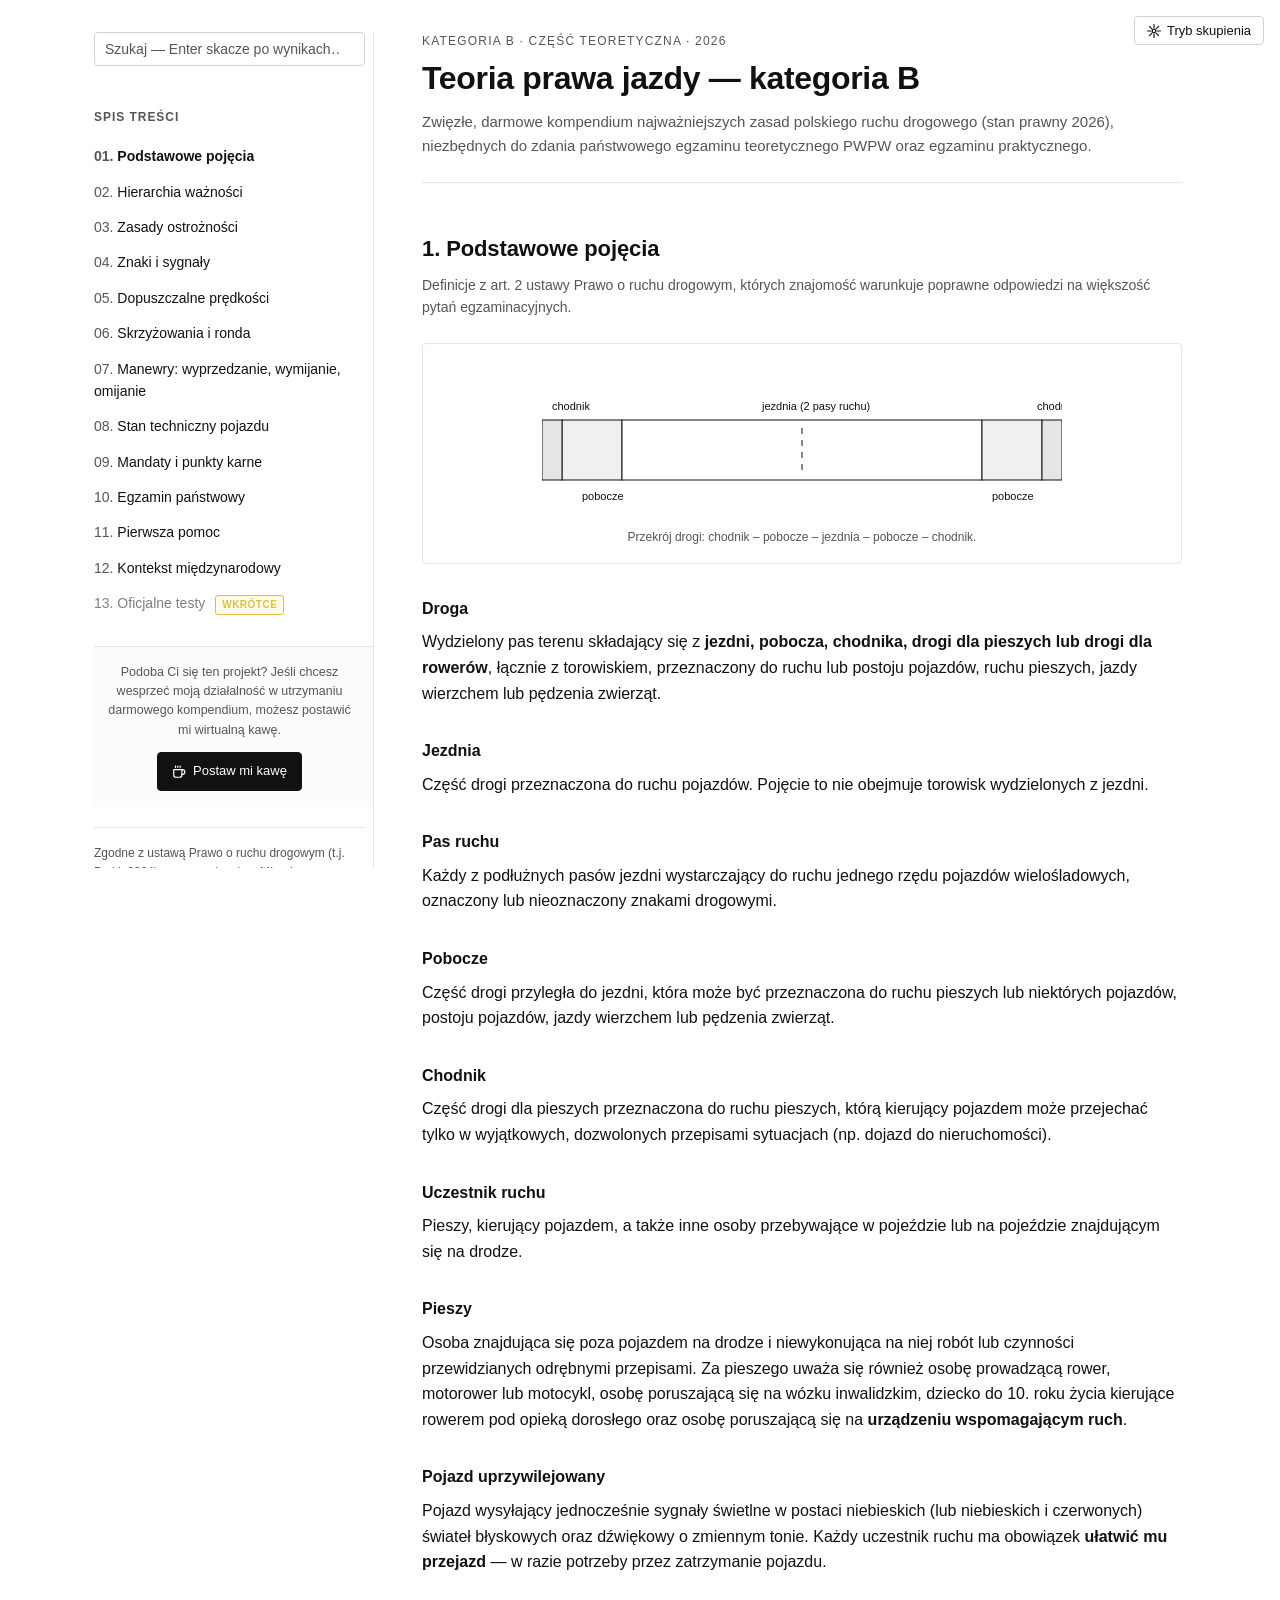
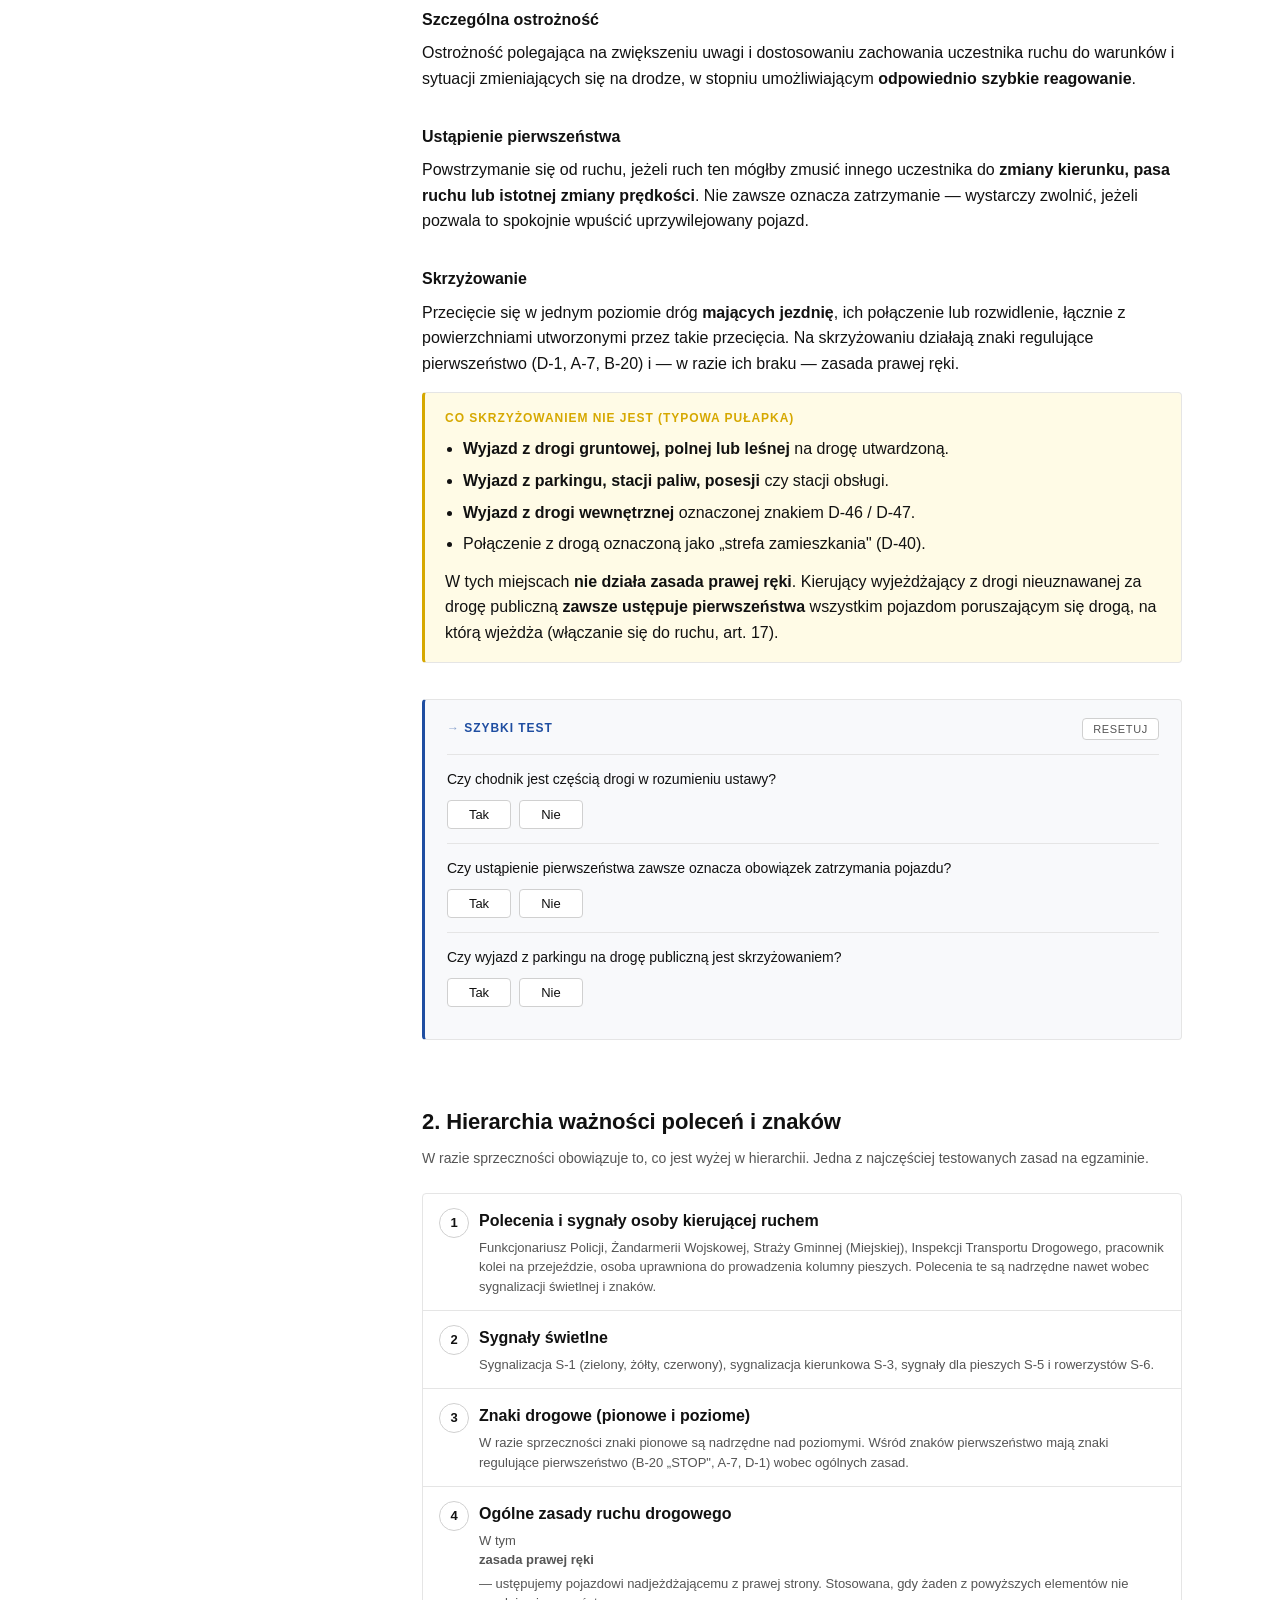
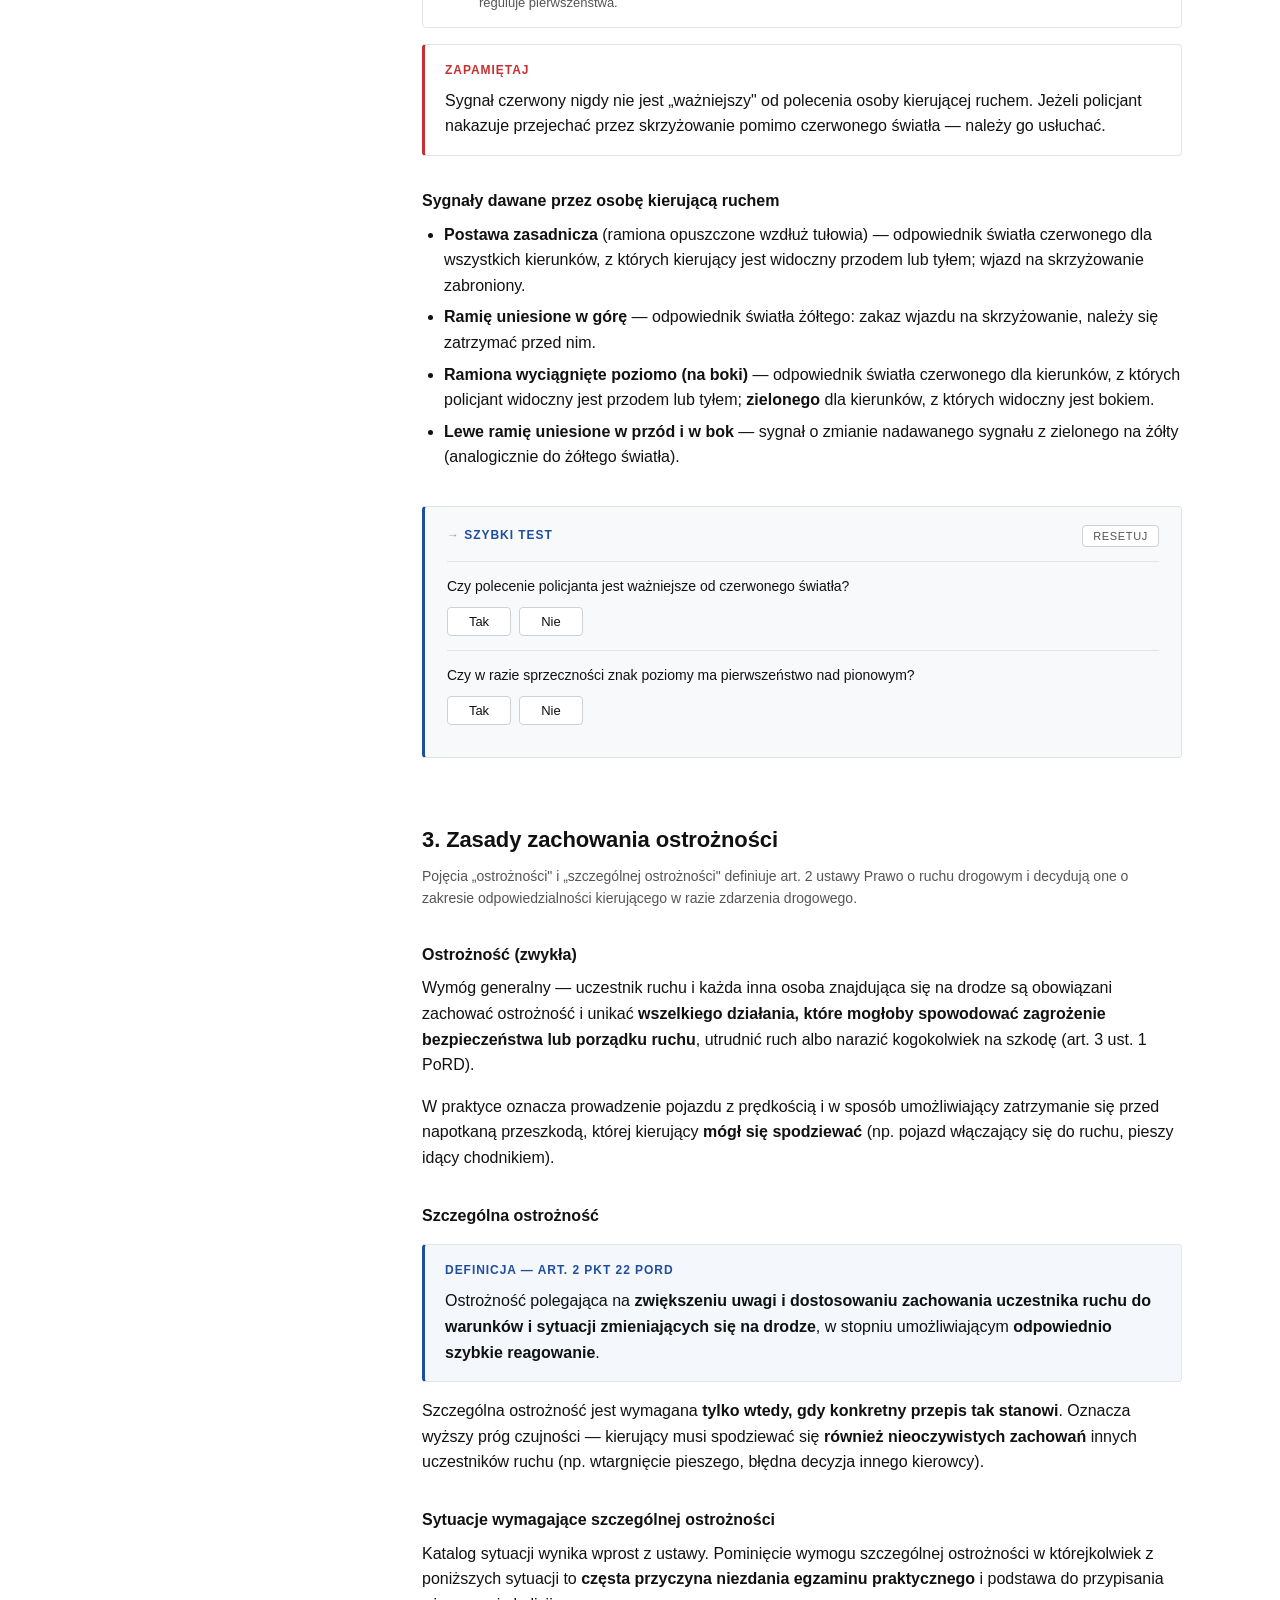
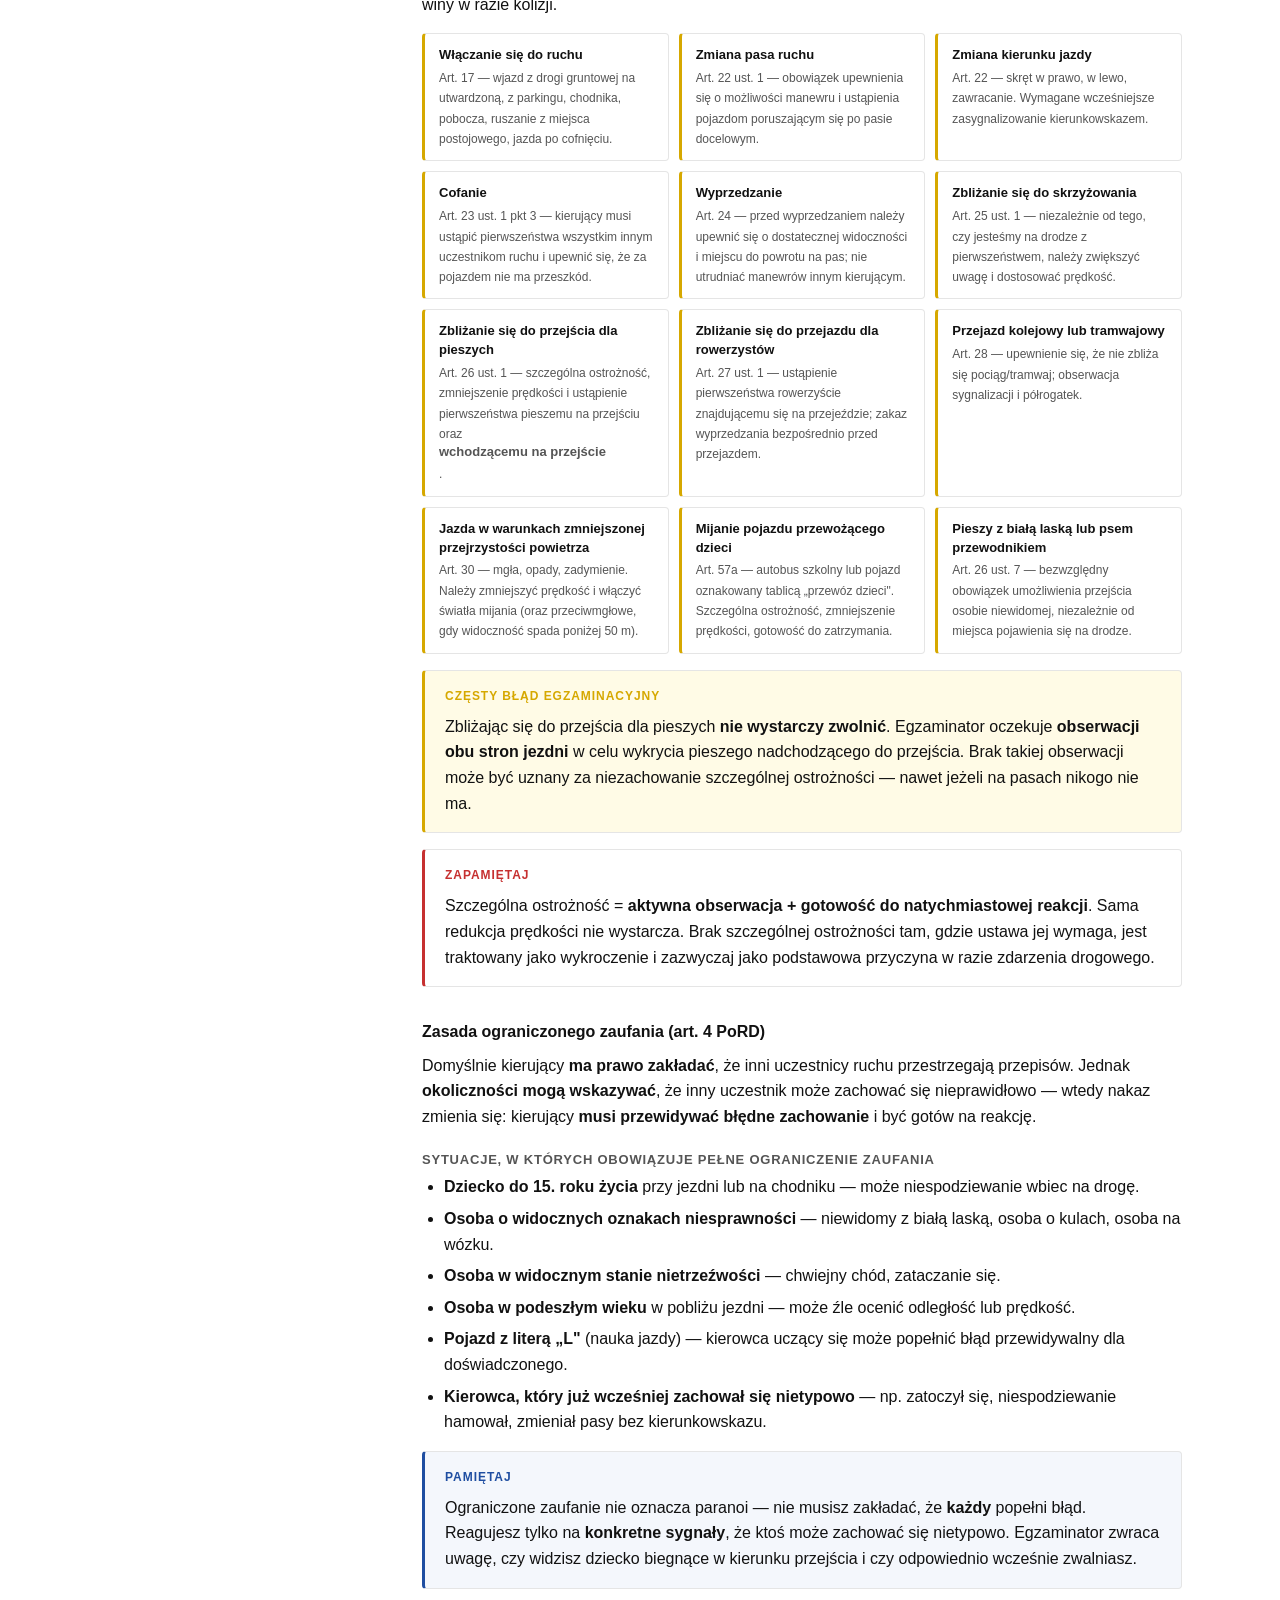
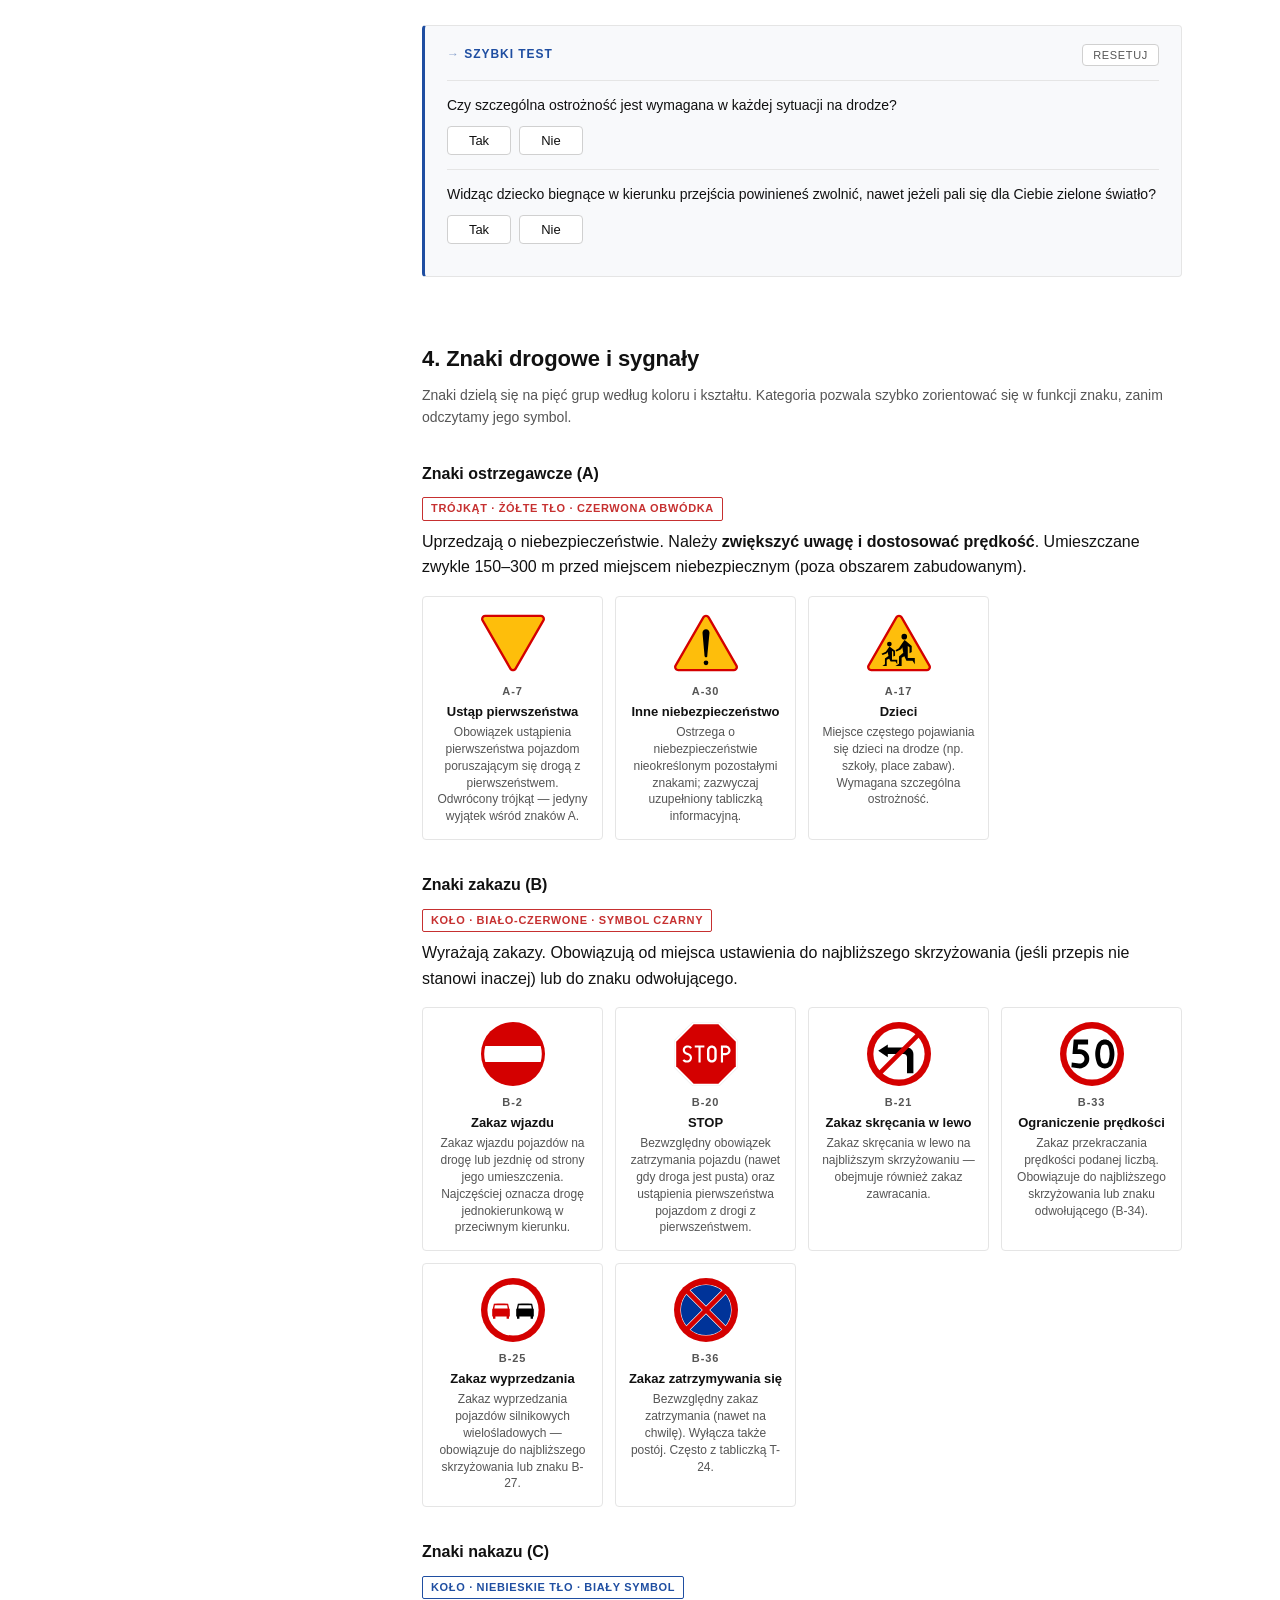
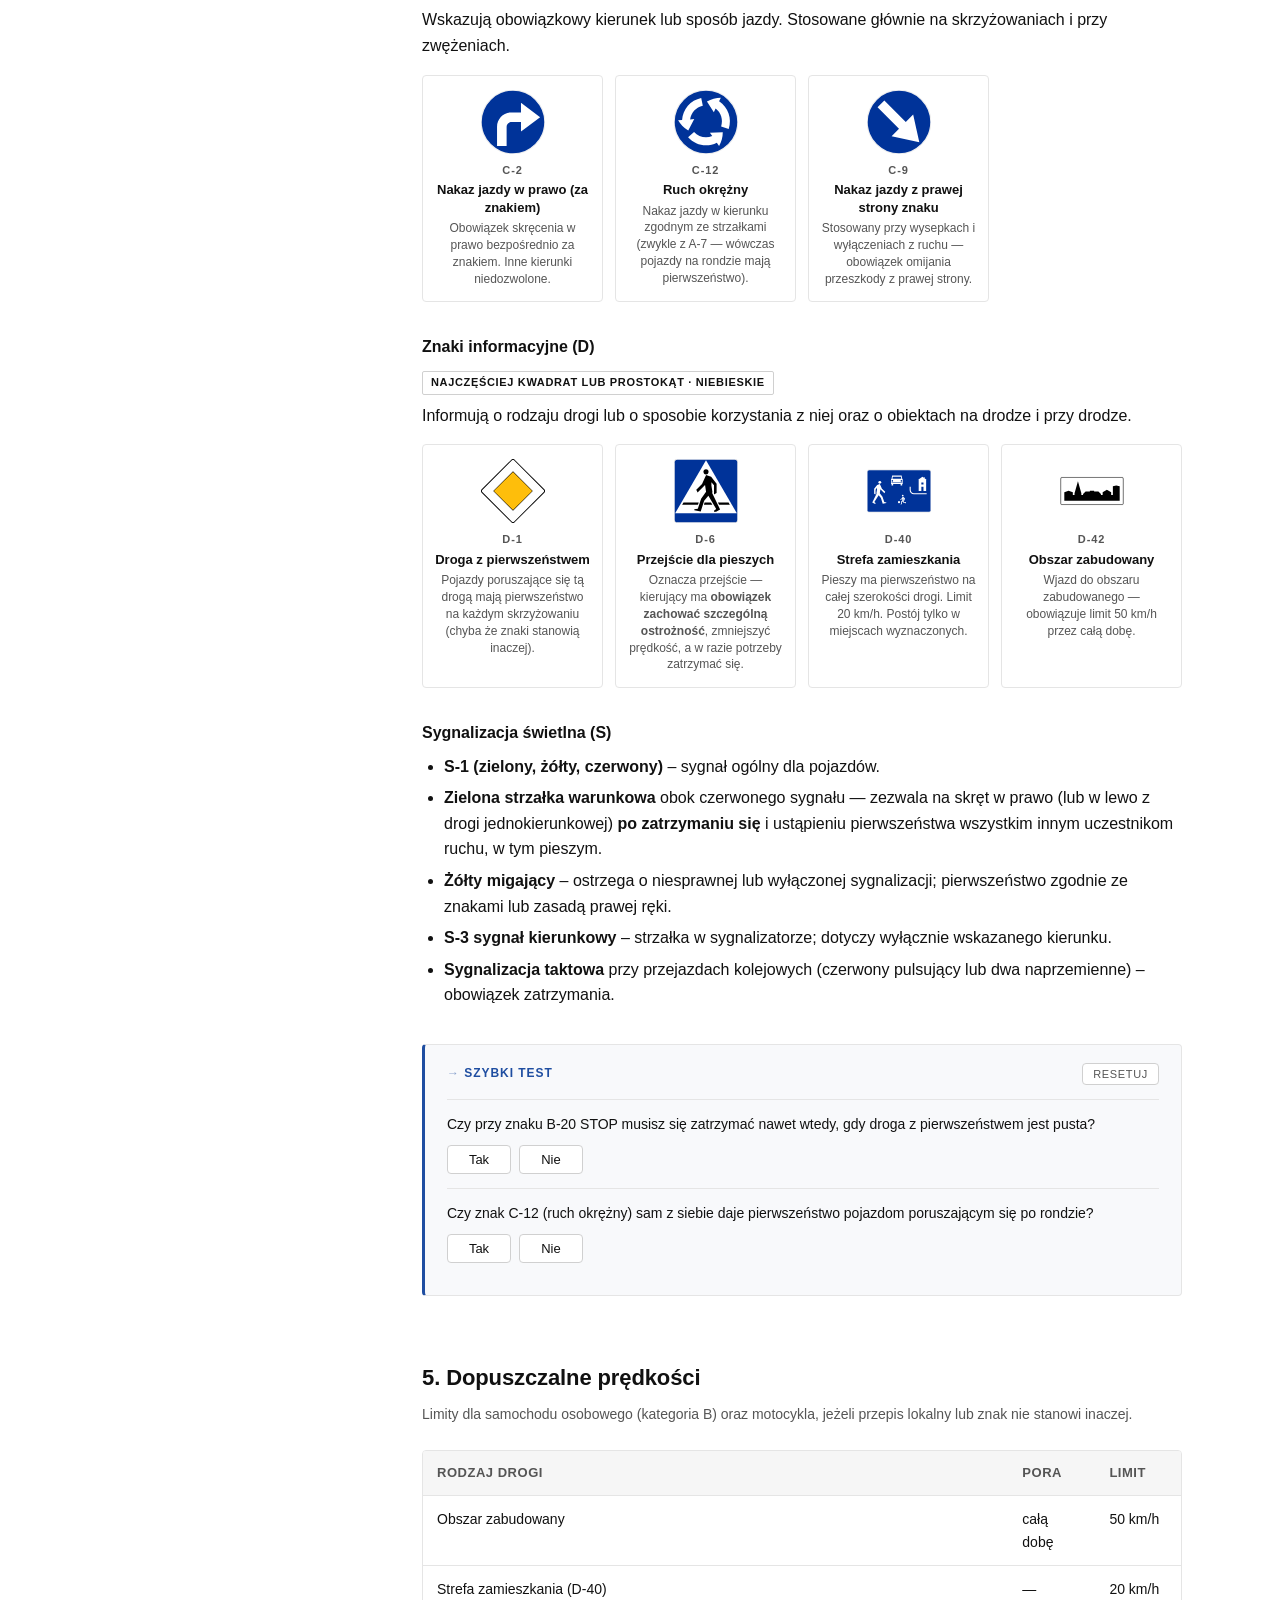
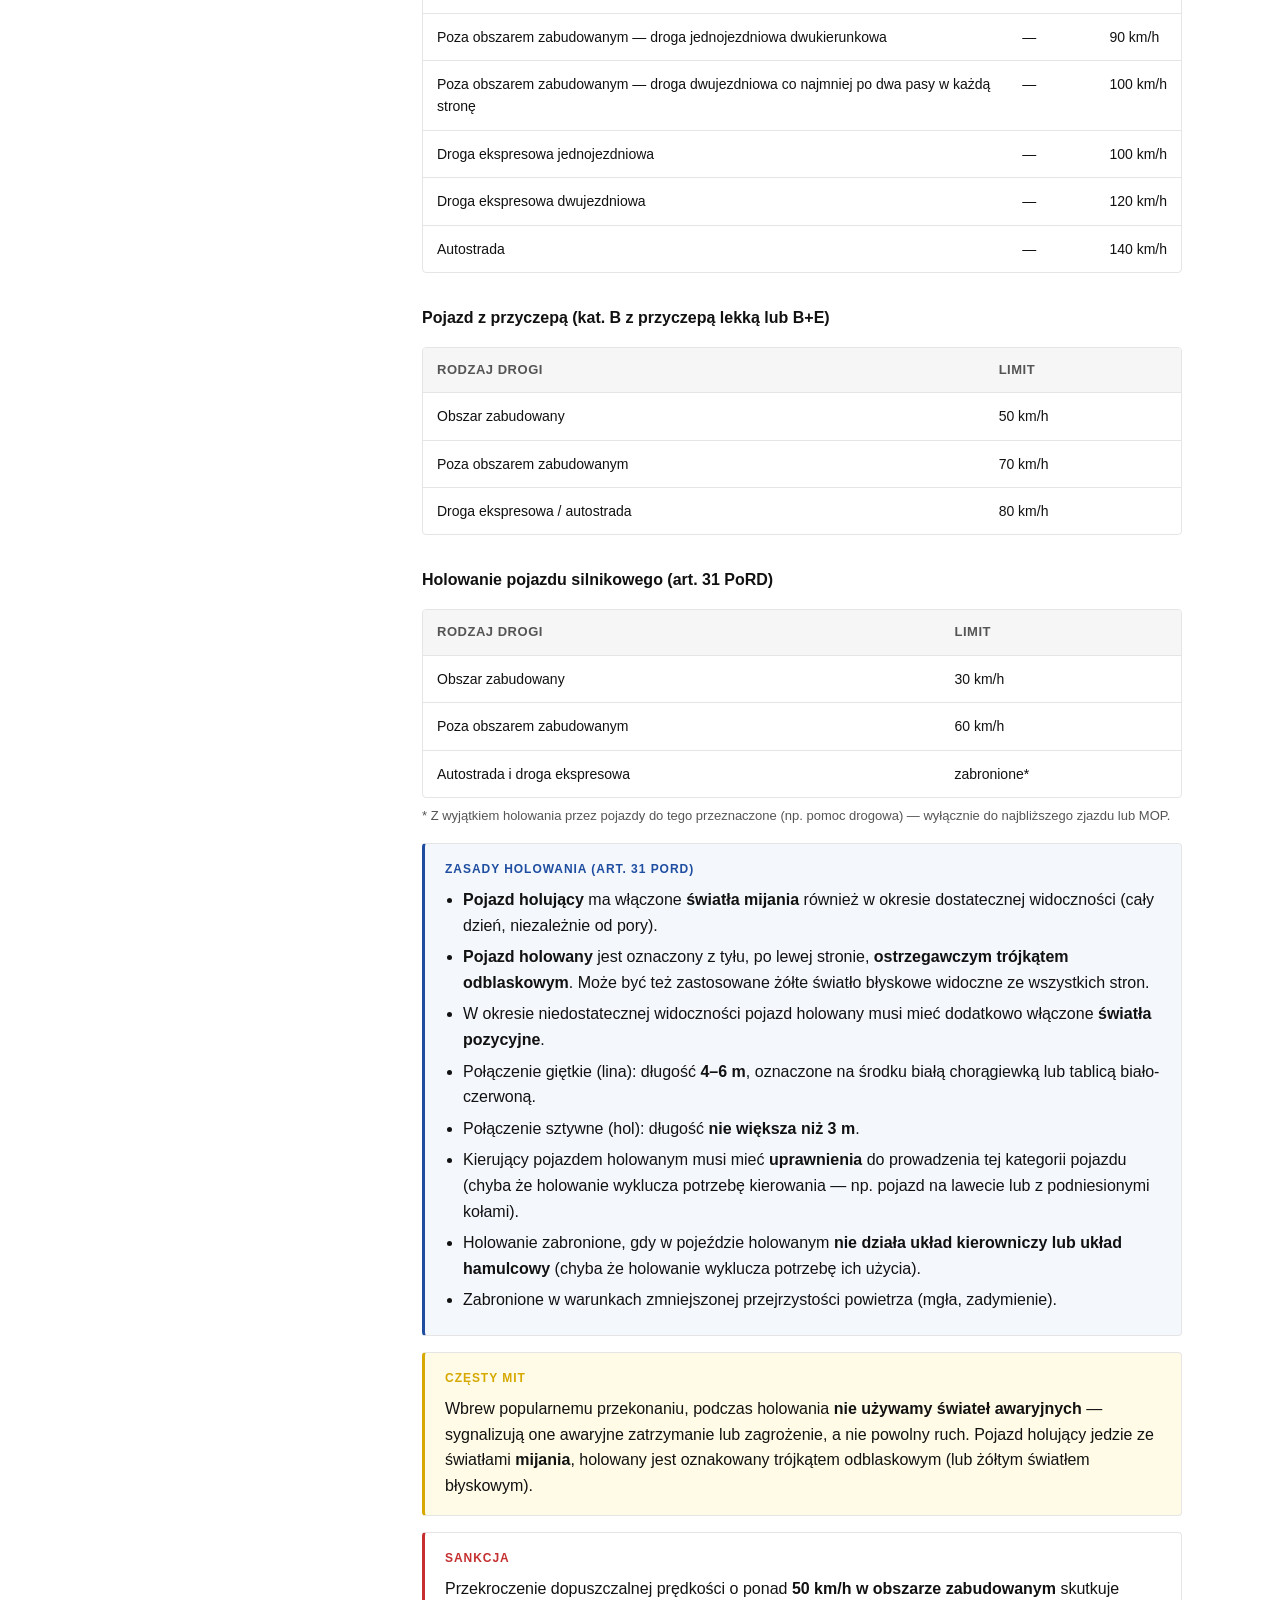
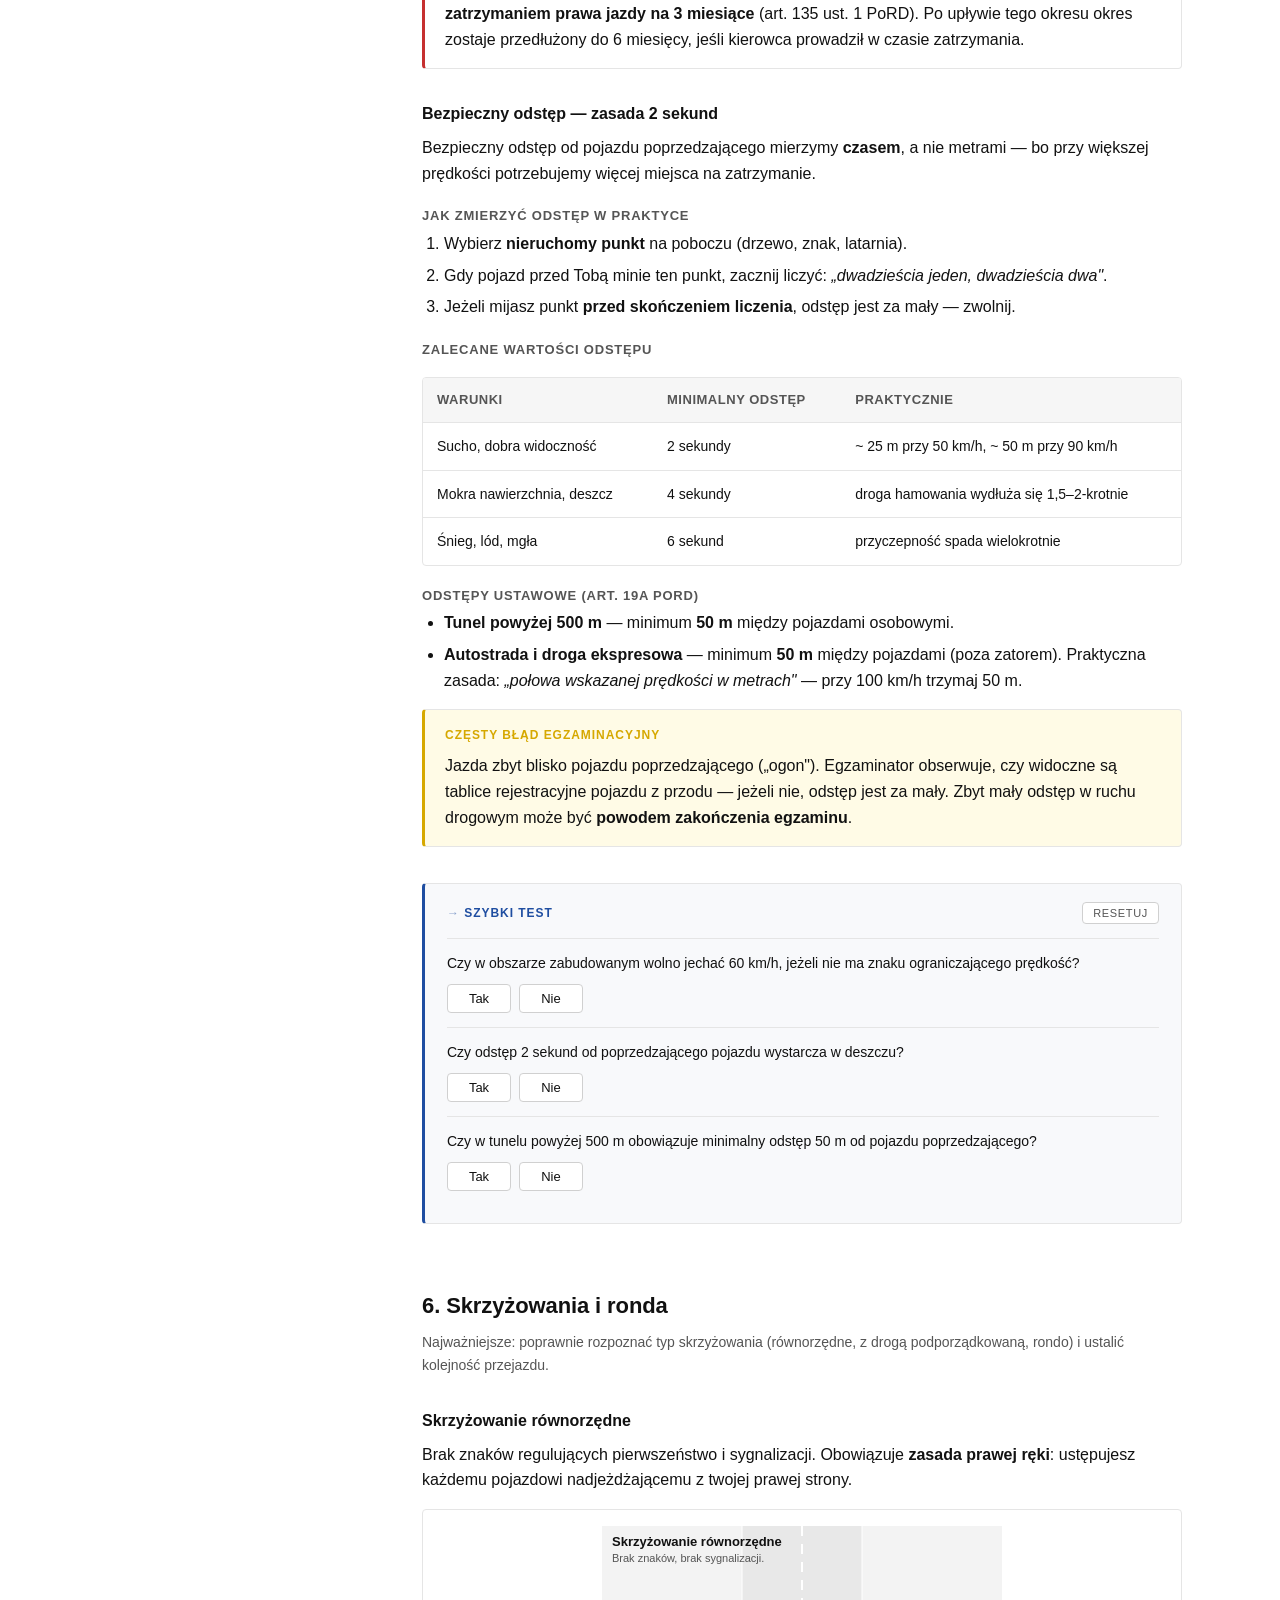
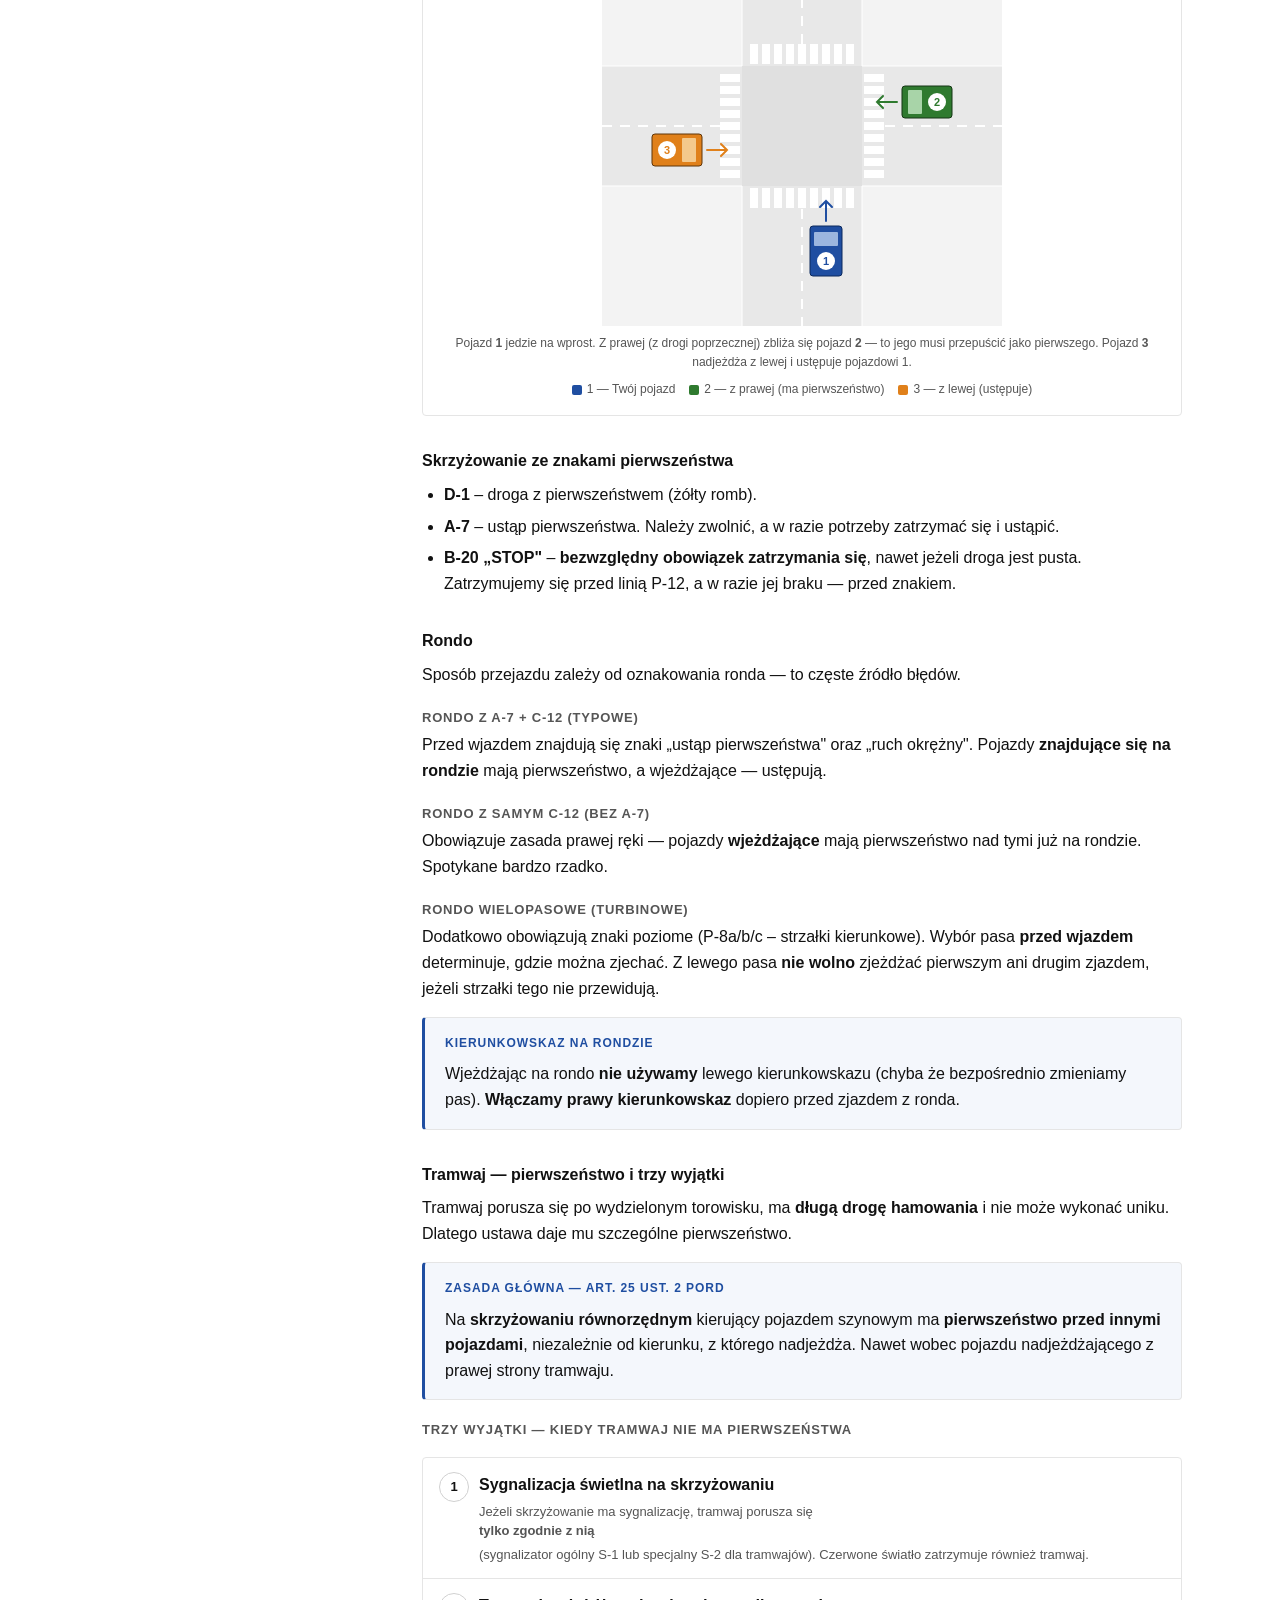
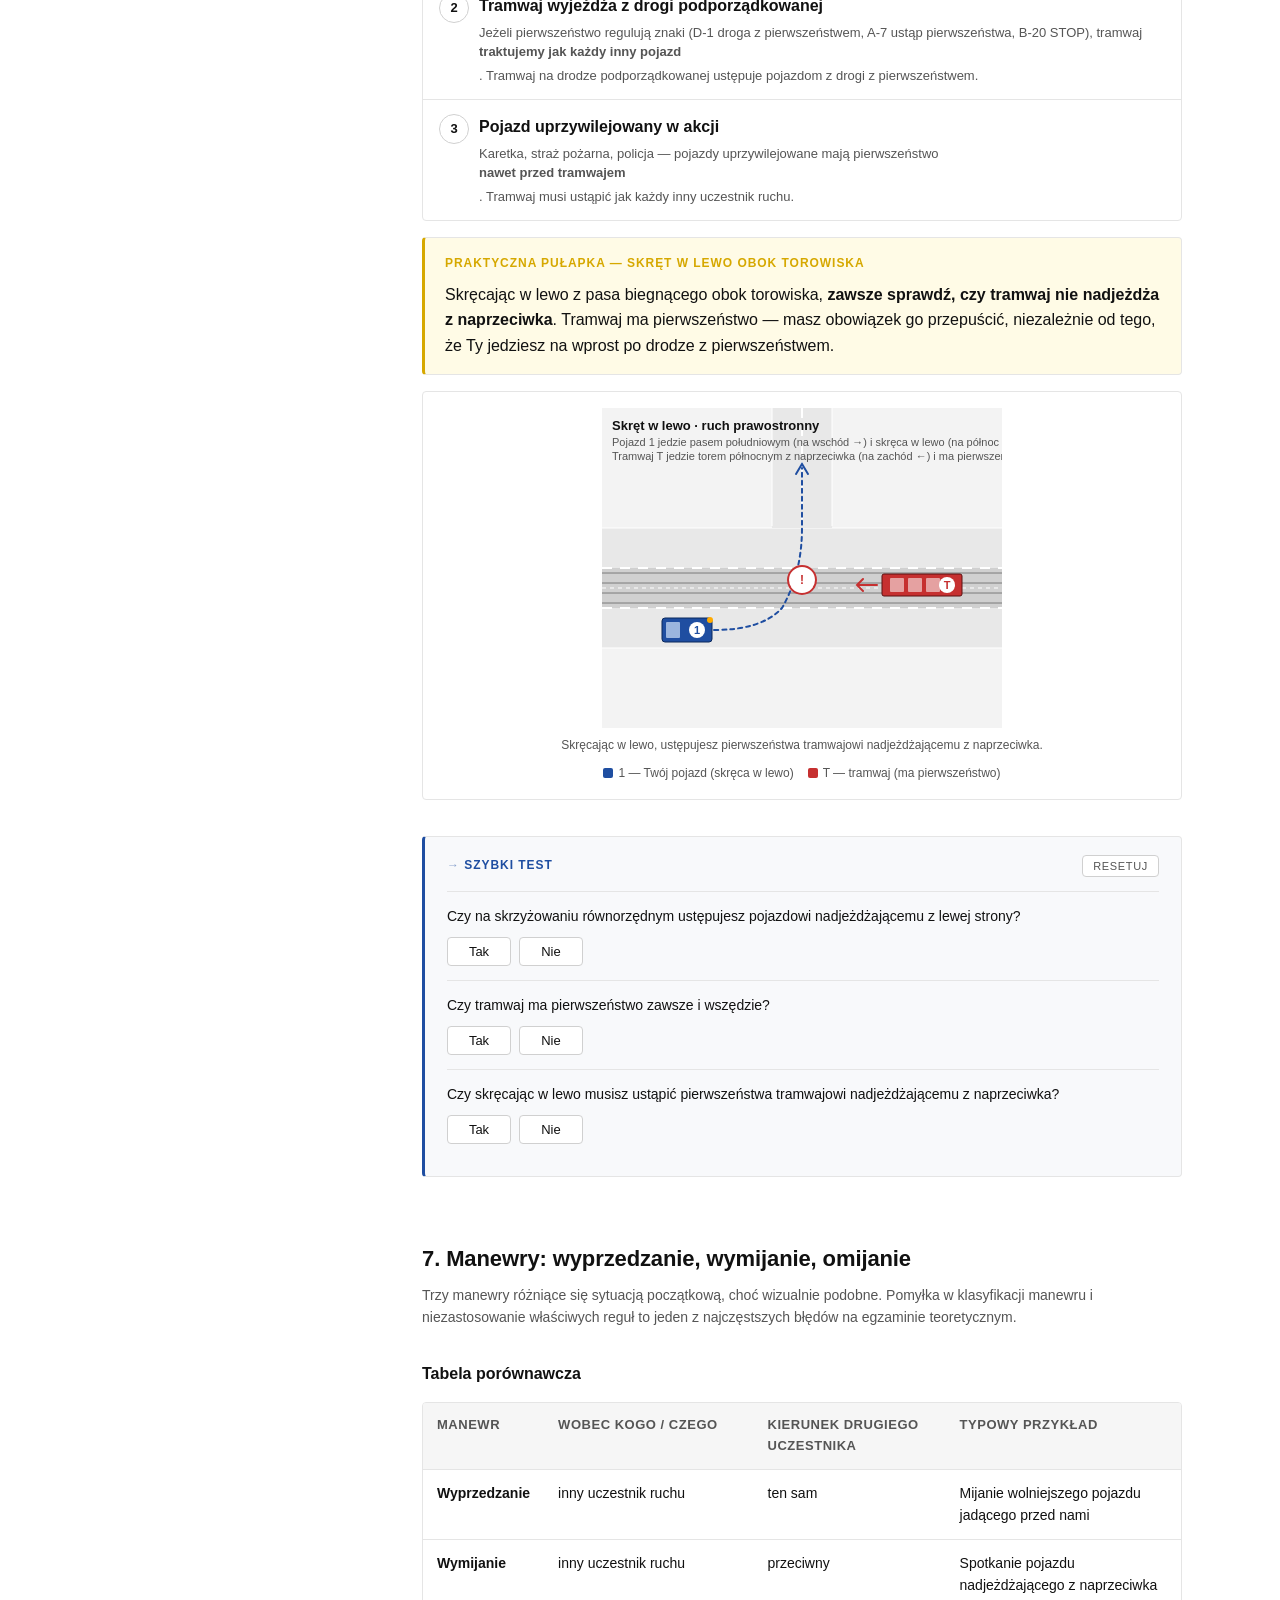
==== commit fd725137: "Dodanie snipetu o oficjalnych testach" ====
--- a/index.html
+++ b/index.html
@@ -223,6 +223,7 @@
         <li><a href="#egzamin">Egzamin państwowy</a></li>
         <li><a href="#pierwsza-pomoc">Pierwsza pomoc</a></li>
         <li><a href="#miedzynarodowy">Kontekst międzynarodowy</a></li>
+        <li><a href="#oficjalne-testy" class="coming-soon">Oficjalne testy <span class="badge-soon">wkrótce</span></a></li>
       </ol>
 
       <!-- Baner wsparcia (donacja) — placeholder linku do podmiany na własny Ko-fi -->
@@ -2040,6 +2041,32 @@
         </div>
       </section>
 
+      <!-- 13. OFICJALNE TESTY -->
+      <section id="oficjalne-testy" aria-labelledby="oficjalne-testy-title" class="section-soon">
+        <h2 id="oficjalne-testy-title">13. Oficjalne testy <span class="badge-soon">w trakcie rozwoju</span></h2>
+        <p class="lead">Pełny symulator państwowego egzaminu teoretycznego PWPW — z oficjalną bazą pytań, oryginalnym limitem czasu i punktacją identyczną z tą stosowaną w WORD.</p>
+
+        <div class="card alert">
+          <div class="card-title">Sekcja niedostępna — w trakcie rozwoju</div>
+          <p style="margin:0">Pracujemy nad pełnym symulatorem oficjalnego egzaminu. Funkcjonalność <strong>nie jest jeszcze dostępna</strong>. Tymczasem zachęcamy do korzystania z <strong>szybkich testów</strong> osadzonych na końcu każdego rozdziału powyżej — pozwalają sprawdzić wiedzę z konkretnego zakresu.</p>
+        </div>
+
+        <h3>Co znajdzie się w tej sekcji</h3>
+        <ul>
+          <li><strong>32 pytania</strong> losowane z oficjalnej bazy CKE/MI — 20 z wiedzy podstawowej i 12 specjalistycznych dla kat. B.</li>
+          <li><strong>Limit czasu 25 minut</strong> — odliczanie identyczne jak na państwowym egzaminie w WORD.</li>
+          <li><strong>Punktacja 0–74</strong> — próg zdania 68 pkt, z podziałem na wagi pytań (3, 2 lub 1 pkt).</li>
+          <li><strong>Filmy i sceny ruchu drogowego</strong> w pytaniach specjalistycznych, z jednorazowym odtworzeniem.</li>
+          <li><strong>Statystyki postępu</strong> — wyniki kolejnych podejść, najczęściej mylone obszary, sugestie do powtórki.</li>
+          <li><strong>Tryb nauki</strong> — pytania bez limitu czasu, z natychmiastowym wyjaśnieniem każdej odpowiedzi.</li>
+        </ul>
+
+        <div class="card info">
+          <div class="card-title">Chcesz być powiadomiony, gdy testy będą gotowe?</div>
+          <p style="margin:0">Projekt jest rozwijany w wolnym czasie. Jeśli chcesz wesprzeć szybsze udostępnienie pełnego symulatora, możesz <a href="https://buycoffee.to/klucznik" target="_blank" rel="noopener noreferrer">postawić mi kawę</a> — to realnie pomaga utrzymać i rozwijać darmowe kompendium.</p>
+        </div>
+      </section>
+
     </main>
   </div>
 
--- a/css/style.css
+++ b/css/style.css
@@ -188,6 +188,33 @@
 .sidebar a:hover { border-bottom-color: var(--border-strong); }
 .sidebar a.active { font-weight: 600; }
 
+.sidebar a.coming-soon {
+  color: var(--muted);
+  opacity: 0.75;
+}
+.sidebar a.coming-soon:hover { border-bottom-color: transparent; }
+
+.badge-soon {
+  display: inline-block;
+  margin-left: 6px;
+  padding: 1px 6px;
+  font-size: 10px;
+  font-weight: 600;
+  text-transform: uppercase;
+  letter-spacing: 0.05em;
+  color: var(--yellow);
+  background: var(--card-alert-bg);
+  border: 1px solid var(--yellow);
+  border-radius: 3px;
+  vertical-align: middle;
+  white-space: nowrap;
+}
+
+.section-soon h2 .badge-soon {
+  font-size: 11px;
+  vertical-align: 3px;
+}
+
 .sidebar-footer {
   font-size: 12px;
   color: var(--muted);
